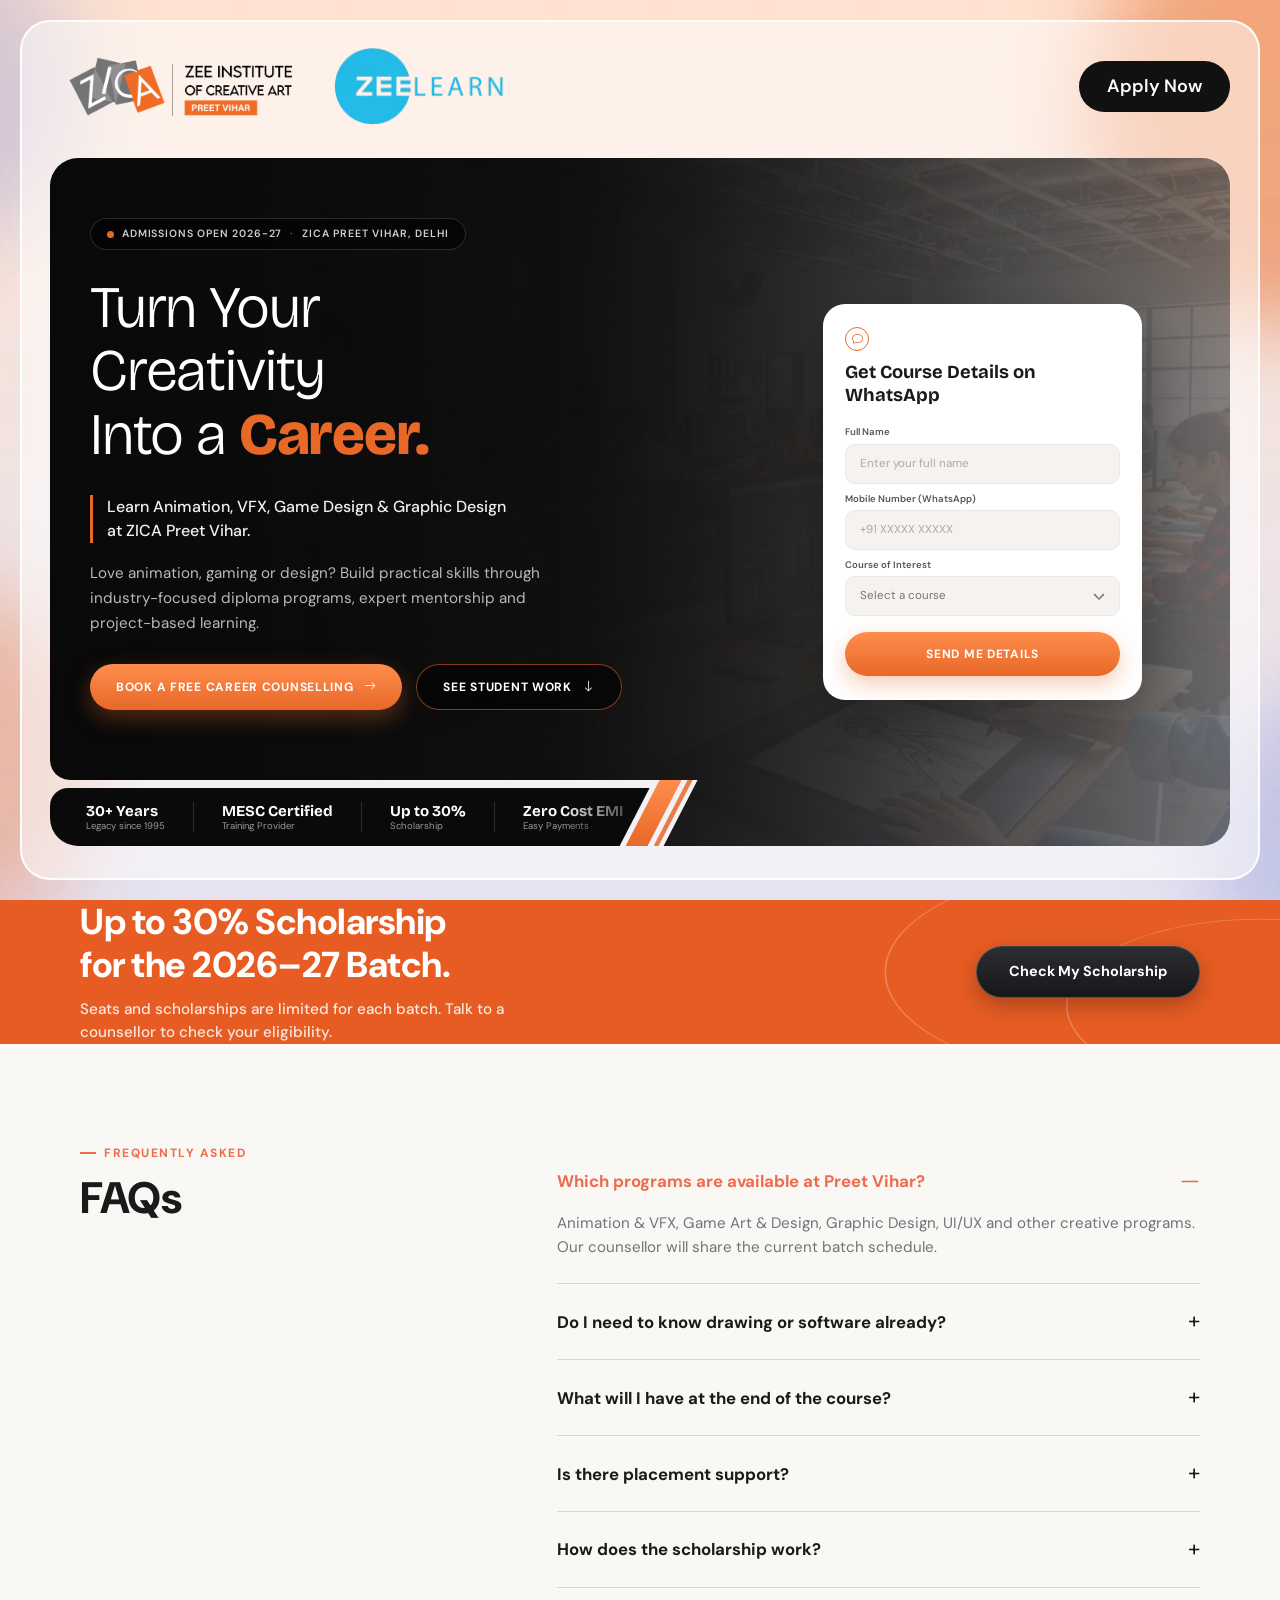
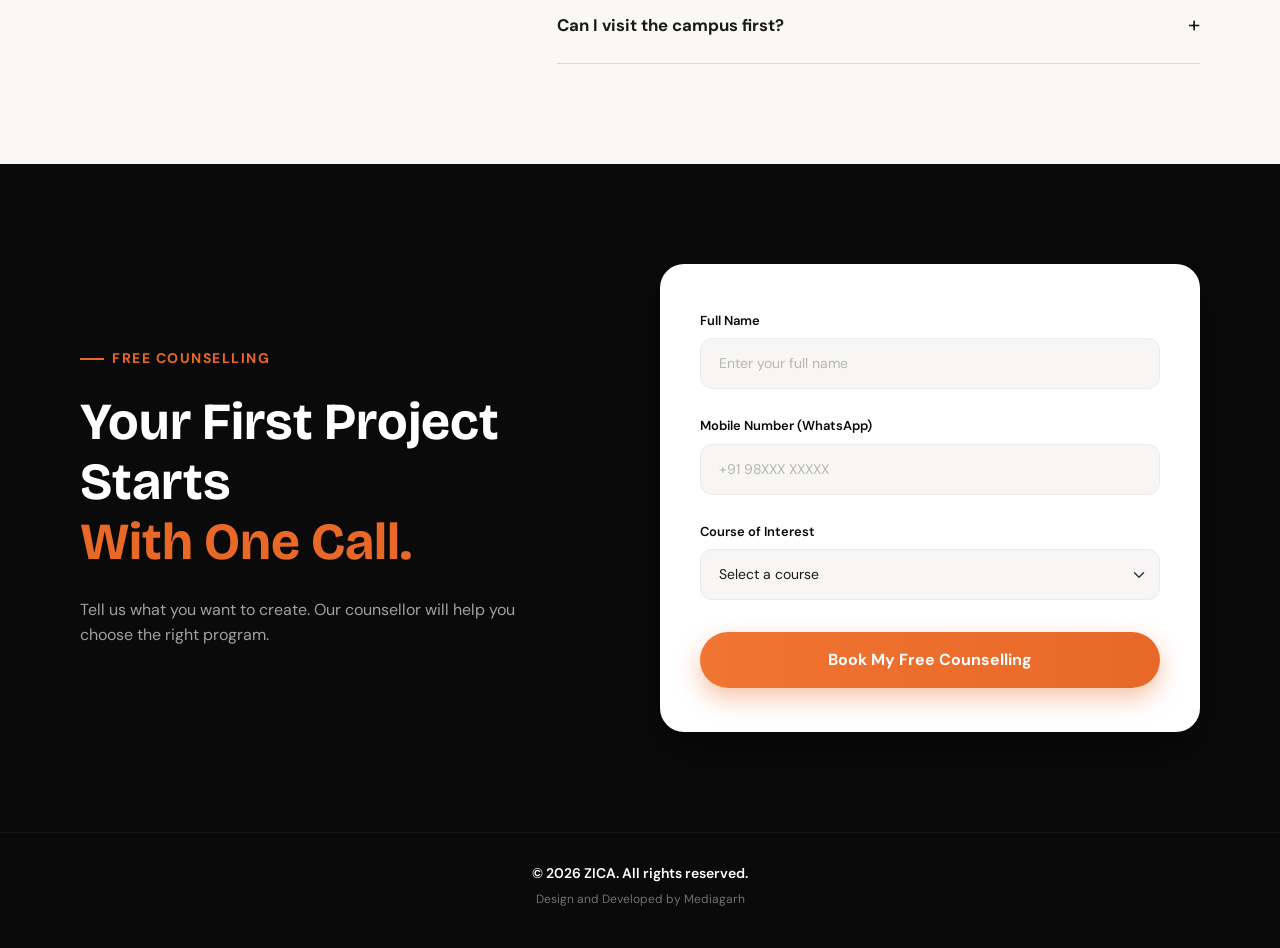
==== index.html @ cd0b0dc6 "first commit" ====
<!doctype html>
<html lang="en">
  <head>
    <meta charset="UTF-8" />
    <meta name="viewport" content="width=device-width, initial-scale=1.0" />
    <title>ZICA PREET VIHAR, DELHI</title>
    <link rel="preconnect" href="https://fonts.googleapis.com" />
    <link rel="preconnect" href="https://fonts.gstatic.com" crossorigin />
    <link
      href="https://fonts.googleapis.com/css2?family=Bricolage+Grotesque:opsz,wght@12..96,200..800&family=DM+Sans:ital,opsz,wght@0,9..40,100..1000;1,9..40,100..1000&display=swap"
      rel="stylesheet"
    />
    <!-- Bootstrap 5 CSS -->
    <link
      href="https://cdn.jsdelivr.net/npm/bootstrap@5.3.3/dist/css/bootstrap.min.css"
      rel="stylesheet"
    />
    <!-- Bootstrap Icons (arrows + chat icon) -->
    <link
      href="https://cdn.jsdelivr.net/npm/bootstrap-icons@1.11.3/font/bootstrap-icons.min.css"
      rel="stylesheet"
    />
    <!-- AOS CSS (required for animations) -->
    <link href="https://unpkg.com/aos@2.3.1/dist/aos.css" rel="stylesheet" />

    <link rel="stylesheet" href="./css/style.css" />
    <link rel="stylesheet" href="./css/responsive.css" />
  </head>
  <body>
    <!-- ===== HERO SECTION ===== -->
    <section class="hero-section">
      <!-- Glassmorphism Wrapper Container -->
      <div class="hero-glass-container">
        <!-- ===== HEADER / NAVBAR ===== -->
        <header
          class="hero-header d-flex align-items-center justify-content-between"
        >
          <!-- Left: Logos -->
          <div class="header-logos d-flex align-items-center gap-3">
            <img
              src="./images/ZICA_Logo.webp"
              alt="ZICA Logo"
              class="logo-zica"
            />
            <img
              src="./images/image1.webp"
              alt="Zee Learn Logo"
              class="logo-zeelearn"
            />
          </div>
          <!-- Right: CTA Button -->
          <a href="#apply" class="btn-apply-now">Apply Now</a>
        </header>

        <main class="hero-wrap">
          <!-- Stage: card (with cutout) + strip sit together -->
          <div class="hero-stage">
            <!-- Main dark card (taller on the right, cutout bottom-left) -->
            <div class="hero-card">
              <div class="row align-items-center gx-lg-5 gy-4 hero-row">
                <!-- LEFT: Text -->
                <div class="col-lg-7 hero-left">
                  <span class="hero-badge" data-aos="fade-down">
                    <i class="dot"></i>
                    ADMISSIONS OPEN 2026-27
                    <span class="sep">·</span>
                    ZICA PREET VIHAR, DELHI
                  </span>

                  <h1
                    class="hero-title"
                    data-aos="fade-up"
                    data-aos-delay="100"
                  >
                    Turn Your <br />
                    Creativity <br />
                    Into a <span class="accent">Career.</span>
                  </h1>

                  <p class="hero-quote" data-aos="fade-up" data-aos-delay="200">
                    Learn Animation, VFX, Game Design &amp; Graphic Design at
                    ZICA Preet Vihar.
                  </p>

                  <p class="hero-desc" data-aos="fade-up" data-aos-delay="300">
                    Love animation, gaming or design? Build practical skills
                    through industry-focused diploma programs, expert mentorship
                    and project-based learning.
                  </p>

                  <div
                    class="hero-btns"
                    data-aos="fade-up"
                    data-aos-delay="400"
                  >
                    <a href="#form" class="btn-orange">
                      BOOK A FREE CAREER COUNSELLING
                      <i class="bi bi-arrow-right"></i>
                    </a>
                    <a href="#work" class="btn-outline-dark2">
                      SEE STUDENT WORK
                      <i class="bi bi-arrow-down"></i>
                    </a>
                  </div>
                </div>

                <!-- RIGHT: Form -->
                <div class="col-lg-5 col-xl-4 ms-xl-auto">
                  <div
                    class="form-card"
                    id="form"
                    data-aos="fade-left"
                    data-aos-delay="300"
                  >
                    <span class="form-icon"><i class="bi bi-chat"></i></span>
                    <h3 class="form-title">Get Course Details on WhatsApp</h3>

                    <form>
                      <div class="mb-2">
                        <label class="form-label-sm">Full Name</label>
                        <input
                          type="text"
                          class="form-input"
                          placeholder="Enter your full name"
                        />
                      </div>

                      <div class="mb-2">
                        <label class="form-label-sm"
                          >Mobile Number (WhatsApp)</label
                        >
                        <input
                          type="tel"
                          class="form-input"
                          placeholder="+91 XXXXX XXXXX"
                        />
                      </div>

                      <div class="mb-3">
                        <label class="form-label-sm">Course of Interest</label>
                        <select class="form-input form-select-custom">
                          <option selected disabled>Select a course</option>
                          <option>Animation</option>
                          <option>VFX</option>
                          <option>Game Design</option>
                          <option>Graphic Design</option>
                        </select>
                      </div>

                      <button
                        type="submit"
                        class="btn-orange w-100 justify-content-center"
                      >
                        SEND ME DETAILS
                      </button>
                    </form>
                  </div>
                </div>
              </div>
            </div>

            <!-- Strip that lives inside the cutout (desktop) / below card (mobile) -->
            <div class="hero-bottom" data-aos="fade-up" data-aos-delay="200">
              <div class="stats-strip">
                <div class="marquee">
                  <div class="marquee-track">
                    <!-- 4 identical groups; animation moves -25% = seamless loop -->
                    <div class="marquee-group">
                      <div class="stat">
                        <strong>30+ Years</strong><span>Legacy since 1995</span>
                      </div>
                      <div class="stat">
                        <strong>MESC Certified</strong
                        ><span>Training Provider</span>
                      </div>
                      <div class="stat">
                        <strong>Up to 30%</strong><span>Scholarship</span>
                      </div>
                      <div class="stat">
                        <strong>Zero Cost EMI</strong><span>Easy Payments</span>
                      </div>
                    </div>
                    <div class="marquee-group" aria-hidden="true">
                      <div class="stat">
                        <strong>30+ Years</strong><span>Legacy since 1995</span>
                      </div>
                      <div class="stat">
                        <strong>MESC Certified</strong
                        ><span>Training Provider</span>
                      </div>
                      <div class="stat">
                        <strong>Up to 30%</strong><span>Scholarship</span>
                      </div>
                      <div class="stat">
                        <strong>Zero Cost EMI</strong><span>Easy Payments</span>
                      </div>
                    </div>
                    <div class="marquee-group" aria-hidden="true">
                      <div class="stat">
                        <strong>30+ Years</strong><span>Legacy since 1995</span>
                      </div>
                      <div class="stat">
                        <strong>MESC Certified</strong
                        ><span>Training Provider</span>
                      </div>
                      <div class="stat">
                        <strong>Up to 30%</strong><span>Scholarship</span>
                      </div>
                      <div class="stat">
                        <strong>Zero Cost EMI</strong><span>Easy Payments</span>
                      </div>
                    </div>
                    <div class="marquee-group" aria-hidden="true">
                      <div class="stat">
                        <strong>30+ Years</strong><span>Legacy since 1995</span>
                      </div>
                      <div class="stat">
                        <strong>MESC Certified</strong
                        ><span>Training Provider</span>
                      </div>
                      <div class="stat">
                        <strong>Up to 30%</strong><span>Scholarship</span>
                      </div>
                      <div class="stat">
                        <strong>Zero Cost EMI</strong><span>Easy Payments</span>
                      </div>
                    </div>
                  </div>
                </div>
              </div>

              <!-- Orange slanted bars sitting inside the cutout gap (desktop only) -->
              <i class="slant-bar slant-bar-1"></i>
              <i class="slant-bar slant-bar-2"></i>
            </div>
          </div>
        </main>
      </div>
      <!-- /hero-glass-container -->
    </section>
    <!-- /hero-section -->
    <section class="scholarship-section">
      <div
        class="container scholarship-container max-w-1320px custom-container"
      >
        <div class="row align-items-center gy-4">
          <!-- Left Content -->
          <div
            class="col-lg-8"
            data-aos="fade-right"
            data-aos-duration="1000"
            data-aos-once="true"
          >
            <h2 class="scholarship-title">
              Up to 30% Scholarship<br />for the 2026–27 Batch.
            </h2>
            <p class="scholarship-subtitle">
              Seats and scholarships are limited for each batch. Talk to a
              counsellor to check your eligibility.
            </p>
          </div>

          <!-- Right Action Button -->
          <div
            class="col-lg-4 text-lg-end text-start"
            data-aos="fade-left"
            data-aos-duration="1000"
            data-aos-delay="200"
            data-aos-once="true"
          >
            <a href="#" class="btn-scholarship">Check My Scholarship</a>
          </div>
        </div>
      </div>
    </section>
    <section class="faq-section">
      <div class="container custom-container max-w-1320px">
        <div class="row gy-5">
          <!-- Left Column: Title -->
          <div
            class="col-lg-5"
            data-aos="fade-right"
            data-aos-duration="1000"
            data-aos-once="true"
          >
            <div class="faq-subheading">Frequently Asked</div>
            <h2 class="faq-title">FAQs</h2>
          </div>

          <!-- Right Column: Accordion -->
          <div
            class="col-lg-7"
            data-aos="fade-left"
            data-aos-duration="1000"
            data-aos-delay="200"
            data-aos-once="true"
          >
            <div class="accordion custom-accordion" id="faqAccordion">
              <!-- Item 1 (Expanded by Default) -->
              <div
                class="accordion-item"
                data-aos="fade-up"
                data-aos-duration="800"
                data-aos-delay="300"
                data-aos-once="true"
              >
                <h3 class="accordion-header" id="headingOne">
                  <button
                    class="accordion-button"
                    type="button"
                    data-bs-toggle="collapse"
                    data-bs-target="#collapseOne"
                    aria-expanded="true"
                    aria-controls="collapseOne"
                  >
                    Which programs are available at Preet Vihar?
                  </button>
                </h3>
                <div
                  id="collapseOne"
                  class="accordion-collapse collapse show"
                  aria-labelledby="headingOne"
                  data-bs-parent="#faqAccordion"
                >
                  <div class="accordion-body">
                    Animation & VFX, Game Art & Design, Graphic Design, UI/UX
                    and other creative programs. Our counsellor will share the
                    current batch schedule.
                  </div>
                </div>
              </div>

              <!-- Item 2 -->
              <div
                class="accordion-item"
                data-aos="fade-up"
                data-aos-duration="800"
                data-aos-delay="400"
                data-aos-once="true"
              >
                <h3 class="accordion-header" id="headingTwo">
                  <button
                    class="accordion-button collapsed"
                    type="button"
                    data-bs-toggle="collapse"
                    data-bs-target="#collapseTwo"
                    aria-expanded="false"
                    aria-controls="collapseTwo"
                  >
                    Do I need to know drawing or software already?
                  </button>
                </h3>
                <div
                  id="collapseTwo"
                  class="accordion-collapse collapse"
                  aria-labelledby="headingTwo"
                  data-bs-parent="#faqAccordion"
                >
                  <div class="accordion-body">
                    No prior experience is required. Our programs start from
                    fundamental basics and build up to advanced software
                    proficiency.
                  </div>
                </div>
              </div>

              <!-- Item 3 -->
              <div
                class="accordion-item"
                data-aos="fade-up"
                data-aos-duration="800"
                data-aos-delay="500"
                data-aos-once="true"
              >
                <h3 class="accordion-header" id="headingThree">
                  <button
                    class="accordion-button collapsed"
                    type="button"
                    data-bs-toggle="collapse"
                    data-bs-target="#collapseThree"
                    aria-expanded="false"
                    aria-controls="collapseThree"
                  >
                    What will I have at the end of the course?
                  </button>
                </h3>
                <div
                  id="collapseThree"
                  class="accordion-collapse collapse"
                  aria-labelledby="headingThree"
                  data-bs-parent="#faqAccordion"
                >
                  <div class="accordion-body">
                    You will complete industry-ready portfolio projects, receive
                    a recognized certification, and gain practical career
                    exposure.
                  </div>
                </div>
              </div>

              <!-- Item 4 -->
              <div
                class="accordion-item"
                data-aos="fade-up"
                data-aos-duration="800"
                data-aos-delay="600"
                data-aos-once="true"
              >
                <h3 class="accordion-header" id="headingFour">
                  <button
                    class="accordion-button collapsed"
                    type="button"
                    data-bs-toggle="collapse"
                    data-bs-target="#collapseFour"
                    aria-expanded="false"
                    aria-controls="collapseFour"
                  >
                    Is there placement support?
                  </button>
                </h3>
                <div
                  id="collapseFour"
                  class="accordion-collapse collapse"
                  aria-labelledby="headingFour"
                  data-bs-parent="#faqAccordion"
                >
                  <div class="accordion-body">
                    Yes, we offer dedicated placement assistance, resume
                    building, and mock interview sessions with industry
                    professionals.
                  </div>
                </div>
              </div>

              <!-- Item 5 -->
              <div
                class="accordion-item"
                data-aos="fade-up"
                data-aos-duration="800"
                data-aos-delay="700"
                data-aos-once="true"
              >
                <h3 class="accordion-header" id="headingFive">
                  <button
                    class="accordion-button collapsed"
                    type="button"
                    data-bs-toggle="collapse"
                    data-bs-target="#collapseFive"
                    aria-expanded="false"
                    aria-controls="collapseFive"
                  >
                    How does the scholarship work?
                  </button>
                </h3>
                <div
                  id="collapseFive"
                  class="accordion-collapse collapse"
                  aria-labelledby="headingFive"
                  data-bs-parent="#faqAccordion"
                >
                  <div class="accordion-body">
                    Scholarships are awarded based on talent evaluation tests
                    and academic background. Talk to our counsellor for
                    eligibility details.
                  </div>
                </div>
              </div>

              <!-- Item 6 -->
              <div
                class="accordion-item"
                data-aos="fade-up"
                data-aos-duration="800"
                data-aos-delay="800"
                data-aos-once="true"
              >
                <h3 class="accordion-header" id="headingSix">
                  <button
                    class="accordion-button collapsed"
                    type="button"
                    data-bs-toggle="collapse"
                    data-bs-target="#collapseSix"
                    aria-expanded="false"
                    aria-controls="collapseSix"
                  >
                    Can I visit the campus first?
                  </button>
                </h3>
                <div
                  id="collapseSix"
                  class="accordion-collapse collapse"
                  aria-labelledby="headingSix"
                  data-bs-parent="#faqAccordion"
                >
                  <div class="accordion-body">
                    Absolutely! You are welcome to visit our campus during
                    working hours for a guided tour and live interactive
                    session.
                  </div>
                </div>
              </div>
            </div>
          </div>
        </div>
      </div>
    </section>
    <!-- Free Counselling Section -->
    <section class="counselling-section">
      <div class="custom-container max-w-1320px">
        <div class="row align-items-center gy-5">
          <!-- Left Column: Content -->
          <div class="col-lg-6" data-aos="fade-right" data-aos-duration="800">
            <!-- Subtitle Badge -->
            <div class="counselling-tag d-flex align-items-center gap-2">
              <span class="orange-dash"></span>
              <span class="tag-text">FREE COUNSELLING</span>
            </div>

            <!-- Title -->
            <h2 class="counselling-heading">
              Your First Project Starts <br />
              <span class="highlight-text">With One Call.</span>
            </h2>

            <!-- Paragraph -->
            <p class="counselling-desc">
              Tell us what you want to create. Our counsellor will help you
              choose the right program.
            </p>
          </div>

          <!-- Right Column: Form Card -->
          <div
            class="col-lg-6"
            data-aos="fade-left"
            data-aos-duration="800"
            data-aos-delay="200"
          >
            <div class="counselling-card">
              <form action="#" method="POST" class="counselling-form">
                <div class="form-group mb-4">
                  <label for="fullName" class="form-label">Full Name</label>
                  <input
                    type="text"
                    id="fullName"
                    class="form-control custom-input"
                    placeholder="Enter your full name"
                    required
                  />
                </div>

                <div class="form-group mb-4">
                  <label for="mobileNo" class="form-label"
                    >Mobile Number (WhatsApp)</label
                  >
                  <input
                    type="tel"
                    id="mobileNo"
                    class="form-control custom-input"
                    placeholder="+91 98XXX XXXXX"
                    required
                  />
                </div>

                <div class="form-group mb-4">
                  <label for="courseSelect" class="form-label"
                    >Course of Interest</label
                  >
                  <select
                    id="courseSelect"
                    class="form-select custom-select"
                    required
                  >
                    <option value="" disabled selected>Select a course</option>
                    <option value="animation">3D & 2D Animation</option>
                    <option value="vfx">Visual Effects (VFX)</option>
                    <option value="gaming">Game Design</option>
                    <option value="graphic">Graphic Design</option>
                  </select>
                </div>

                <button type="submit" class="btn btn-submit w-100">
                  Book My Free Counselling
                </button>
              </form>
            </div>
          </div>
        </div>
      </div>
    </section>

    <!-- Footer -->
    <footer class="site-footer">
      <div class="container text-center max-w-1320px">
        <p class="footer-copyright">© 2026 ZICA. All rights reserved.</p>
        <p class="footer-credit">Design and Developed by Mediagarh</p>
      </div>
    </footer>
    <script src="https://unpkg.com/aos@2.3.1/dist/aos.js"></script>
    <script>
      // Initialize AOS Animations
      AOS.init({
        once: true,
        duration: 800,
        easing: "ease-in-out",
      });
    </script>
    <!-- Bootstrap JS -->
    <script src="https://cdn.jsdelivr.net/npm/bootstrap@5.3.3/dist/js/bootstrap.bundle.min.js"></script>
    <script src="./js/script.js"></script>
  </body>
</html>
---- css/style.css ----
/* ============================================================
   ROOT VARIABLES
   ============================================================ */
:root {
  --primary-orange: #e86828;
  --orange-light: #ff8d4d;
  --dark-bg: #0a0a0a;
  --text-dark: #6b6b6b;
  --text-muted: #4a4a4a;
  --font-Bricolage: "Bricolage Grotesque", sans-serif;
  --font-DMSans: "DM Sans", sans-serif;
  --glass-border: rgba(255, 255, 255, 0.9);
  --glass-bg: rgba(255, 255, 255, 0.5);
  --glass-blur: 20px;

  /* ---- Cutout geometry (desktop) ---- */
  --cut-w: 52%; /* width of cutout at the bottom edge  */
  --cut-h: 66px; /* height of cutout                    */
  --slant: 34px; /* horizontal lean of the "/" edge     */
  --strip-h: 58px; /* strip height (cut-h minus gap)      */
}

*,
*::before,
*::after {
  box-sizing: border-box;
  margin: 0;
  padding: 0;
}

html,
body {
  width: 100%;
  min-height: 100vh;
  font-family: var(--font-DMSans);
}

/* clip (not hidden) so html/body don't turn into extra scroll containers */
body {
  overflow-x: clip;
}
/* Container Customization */
.custom-container {
  max-width: 1920px;
  margin: 0 auto;
  padding-left: 80px;
  padding-right: 80px;
}
.max-w-1320px {
  max-width: 1320px;
}
/* ============================================================
   HERO SECTION — full-bleed background image
   ============================================================ */
.hero-section {
  position: relative;
  width: 100%;
  min-height: 100vh;
  background: url("../images/Group_166.webp") center center / cover no-repeat;
  display: flex;
  align-items: stretch;
  padding: 20px;
  /* AOS animations (fade-left etc.) start off-screen; clip so no x-scrollbar */
  overflow-x: hidden; /* fallback for old browsers */
  overflow-x: clip;
}

/* ============================================================
   GLASSMORPHISM CONTAINER — sits on top of the bg image
   ============================================================ */
.hero-glass-container {
  width: 100%;
  border-radius: 30px;
  border: 2px solid var(--glass-border);
  background: var(--glass-bg);
  backdrop-filter: blur(var(--glass-blur));
  -webkit-backdrop-filter: blur(var(--glass-blur));
  padding: 28px 40px 40px 40px;
  display: flex;
  flex-direction: column;
  gap: 32px;
}

/* ============================================================
   HEADER
   ============================================================ */
.hero-header {
  width: 100%;
}

.header-logos {
  display: flex;
  align-items: center;
  gap: 16px;
}

.logo-zica {
  height: 80px;
  aspect-ratio: 298/89;
  width: auto;
  object-fit: contain;
}

.logo-zeelearn {
  height: 80px;
  aspect-ratio: 179/83;
  width: auto;
  object-fit: contain;
}

/* Apply Now Button */
.btn-apply-now {
  display: inline-block;
  padding: 12px 28px;
  border-radius: 50px;
  background: #111111;
  color: #ffffff;
  font-family: var(--font-DMSans);
  font-size: 18px;
  font-weight: 600;
  text-decoration: none;
  white-space: nowrap;
  transition:
    background 0.25s ease,
    transform 0.2s ease;
}

.btn-apply-now:hover {
  background: var(--primary-orange);
  color: #fff;
  transform: translateY(-1px);
}

/* ============================================================
   HERO WRAP + STAGE
   ============================================================ */
.hero-wrap {
  flex: 1;
  display: flex;
}

/* Stage = positioning context for card + strip */
.hero-stage {
  position: relative;
  width: 100%;
  display: flex;
}

/* ============================================================
   MAIN CARD  (background image + overlay)
   Right side runs full height, bottom-left has a cutout
   ============================================================ */
.hero-card {
  position: relative;
  width: 100%;
  border-radius: 28px;
  padding: 48px 56px;
  min-height: 600px;
  display: flex;
  align-items: center;
  /* Replace this URL with your own studio / classroom photo */
  background:
    linear-gradient(
      90deg,
      rgba(8, 8, 8, 0.94) 0%,
      rgba(8, 8, 8, 0.82) 45%,
      rgba(8, 8, 8, 0.45) 100%
    ),
    url("../images/Photo.webp") center / cover no-repeat;

  /* Cutout shape: full card minus bottom-left notch with "/" slanted edge
     and a rounded (20px) inner corner on the left                       */
  clip-path: polygon(
    0 0,
    100% 0,
    100% 100%,
    var(--cut-w) 100%,
    calc(var(--cut-w) + var(--slant)) calc(100% - var(--cut-h)),
    20px calc(100% - var(--cut-h)),
    14.82px calc(100% - var(--cut-h) - 0.68px),
    10px calc(100% - var(--cut-h) - 2.68px),
    5.86px calc(100% - var(--cut-h) - 5.86px),
    2.68px calc(100% - var(--cut-h) - 10px),
    0.68px calc(100% - var(--cut-h) - 14.82px),
    0 calc(100% - var(--cut-h) - 20px)
  );
}

.hero-card .hero-row {
  width: 100%;
}

/* keep left text clear of the cutout */
.hero-left {
  padding-bottom: calc(var(--cut-h) + 10px);
}

/* ============ BADGE ============ */
.hero-badge {
  display: inline-flex;
  align-items: center;
  gap: 8px;
  padding: 7px 16px;
  border-radius: 999px;
  border: 1px solid rgba(255, 255, 255, 0.14);
  background: rgba(0, 0, 0, 0.45);
  color: #cfcfcf;
  font-size: 10.5px;
  font-weight: 600;
  letter-spacing: 0.08em;
  margin-bottom: 26px;
  backdrop-filter: blur(4px);
}

.hero-badge .dot {
  width: 7px;
  height: 7px;
  border-radius: 50%;
  background: var(--primary-orange);
  display: inline-block;
}

.hero-badge .sep {
  opacity: 0.5;
}

/* ============ HEADING ============ */
.hero-title {
  font-family: var(--font-Bricolage);
  font-weight: 300;
  font-size: clamp(2.4rem, 4.6vw, 4.2rem);
  line-height: 1.08;
  color: #fff;
  letter-spacing: -0.02em;
  margin-bottom: 28px;
}

.hero-title .accent {
  color: var(--primary-orange);
  font-weight: 800;
}

/* ============ QUOTE & DESC ============ */
.hero-quote {
  border-left: 3px solid var(--primary-orange);
  padding-left: 14px;
  max-width: 420px;
  color: #f1f1f1;
  font-size: 1rem;
  font-weight: 500;
  line-height: 1.5;
  margin-bottom: 18px;
}

.hero-desc {
  max-width: 480px;
  color: #b9b9b9;
  font-size: 0.95rem;
  line-height: 1.65;
  margin-bottom: 28px;
}

/* ============ BUTTONS ============ */
.hero-btns {
  display: flex;
  flex-wrap: wrap;
  gap: 14px;
}

.btn-orange {
  display: inline-flex;
  align-items: center;
  gap: 10px;
  padding: 13px 26px;
  border: 0;
  border-radius: 999px;
  background: linear-gradient(
    180deg,
    var(--orange-light),
    var(--primary-orange)
  );
  color: #fff;
  font-family: var(--font-DMSans);
  font-size: 12px;
  font-weight: 700;
  letter-spacing: 0.06em;
  text-decoration: none;
  box-shadow: 0 8px 22px rgba(232, 104, 40, 0.35);
  transition:
    transform 0.25s ease,
    box-shadow 0.25s ease;
  cursor: pointer;
}

.btn-orange:hover {
  color: #fff;
  transform: translateY(-2px);
  box-shadow: 0 12px 28px rgba(232, 104, 40, 0.5);
}

.btn-outline-dark2 {
  display: inline-flex;
  align-items: center;
  gap: 10px;
  padding: 13px 26px;
  border-radius: 999px;
  border: 1px solid rgba(232, 104, 40, 0.55);
  background: rgba(0, 0, 0, 0.55);
  color: #fff;
  font-size: 12px;
  font-weight: 700;
  letter-spacing: 0.06em;
  text-decoration: none;
  transition: all 0.25s ease;
}

.btn-outline-dark2:hover {
  color: #fff;
  border-color: var(--primary-orange);
  background: rgba(232, 104, 40, 0.15);
}

/* ============ FORM CARD ============ */
.form-card {
  background: #fff;
  border-radius: 22px;
  padding: 22px 22px 24px;
  box-shadow: 0 25px 60px rgba(0, 0, 0, 0.35);
  max-width: 400px;
  margin-left: auto;
}

.form-icon {
  width: 24px;
  height: 24px;
  border-radius: 50%;
  border: 1.5px solid var(--primary-orange);
  color: var(--primary-orange);
  display: inline-flex;
  align-items: center;
  justify-content: center;
  font-size: 11px;
  margin-bottom: 10px;
}

.form-title {
  font-family: var(--font-Bricolage);
  font-weight: 700;
  font-size: 1.15rem;
  line-height: 1.25;
  color: #1a1a1a;
  margin-bottom: 18px;
  max-width: 230px;
}

.form-label-sm {
  display: block;
  font-size: 9.5px;
  font-weight: 600;
  color: #555;
  margin-bottom: 4px;
}

.form-input {
  width: 100%;
  height: 40px;
  padding: 0 14px;
  border: 1px solid #ece7e2;
  border-radius: 10px;
  background: #f5f2ef;
  font-size: 11.5px;
  color: #333;
  outline: none;
  transition:
    border-color 0.2s,
    box-shadow 0.2s;
}

.form-input::placeholder {
  color: #aaa;
}

.form-input:focus {
  border-color: var(--primary-orange);
  box-shadow: 0 0 0 3px rgba(232, 104, 40, 0.15);
  background: #fff;
}

.form-select-custom {
  appearance: none;
  -webkit-appearance: none;
  color: #777;
  background-image: url("data:image/svg+xml,%3Csvg xmlns='http://www.w3.org/2000/svg' width='12' height='12' viewBox='0 0 16 16'%3E%3Cpath d='M1.5 5.5l6.5 6.5 6.5-6.5' stroke='%23777' stroke-width='2' fill='none'/%3E%3C/svg%3E");
  background-repeat: no-repeat;
  background-position: right 14px center;
}

/* ============================================================
   BOTTOM STRIP — sits inside the card's cutout (desktop)
   ============================================================ */
.hero-bottom {
  position: absolute;
  left: 0;
  bottom: 0;
  width: 100%;
  height: var(--cut-h);
  pointer-events: none; /* never block clicks on the card */
}

.stats-strip {
  position: absolute;
  left: 0;
  bottom: 0;
  height: var(--strip-h);
  /* right edge is 44px (gap) left of the cutout edge, same slant */
  width: calc(var(--cut-w) - 14px);
  background: var(--dark-bg);
  border-radius: 18px 0 0 28px;
  overflow: hidden;
  pointer-events: auto;
  /* "/" slanted right edge, parallel to the card's cutout edge */
  clip-path: polygon(0 0, 100% 0, calc(100% - 30px) 100%, 0 100%);
}

/* Orange slanted bars in the gap between strip and card */
.slant-bar {
  position: absolute;
  bottom: 0;
  height: var(--cut-h);
  display: block;
  /* parallelogram leaning "/" — lean = --slant */
  clip-path: polygon(
    var(--slant) 0,
    100% 0,
    calc(100% - var(--slant)) 100%,
    0 100%
  );
}

.slant-bar-1 {
  left: calc(var(--cut-w) - 38px);
  width: calc(22px + var(--slant));
  background: linear-gradient(
    180deg,
    var(--orange-light),
    var(--primary-orange)
  );
}

.slant-bar-2 {
  left: calc(var(--cut-w) - 10px);
  width: calc(5px + var(--slant));
  background: var(--primary-orange);
  opacity: 0.85;
}

/* ============ MARQUEE ============ */
.marquee {
  height: 100%;
  overflow: hidden;
  display: flex;
  align-items: center;
  padding-left: 8px;
  -webkit-mask-image: linear-gradient(
    90deg,
    #000 0,
    #000 85%,
    transparent 100%
  );
  mask-image: linear-gradient(90deg, #000 0, #000 85%, transparent 100%);
}

.marquee-track {
  display: flex;
  width: max-content;
  animation: marquee 22s linear infinite;
}

.stats-strip:hover .marquee-track {
  animation-play-state: paused;
}

.marquee-group {
  display: flex;
  flex-shrink: 0;
}

.stat {
  display: flex;
  flex-direction: column;
  justify-content: center;
  padding: 0 28px;
  border-right: 1px solid rgba(255, 255, 255, 0.14);
  white-space: nowrap;
}

.stat strong {
  font-family: var(--font-Bricolage);
  font-size: 15px;
  font-weight: 700;
  color: #fff;
  line-height: 1.2;
}

.stat span {
  font-size: 9.5px;
  color: #9a9a9a;
  line-height: 1.3;
}

@keyframes marquee {
  from {
    transform: translateX(0);
  }
  to {
    transform: translateX(-25%); /* 4 identical groups => move by 1 group */
  }
}

@media (prefers-reduced-motion: reduce) {
  .marquee-track {
    animation: none;
  }
}

/* Section Container with 100px Top-Bottom Padding */
.counselling-section,
.faq-section {
  padding-top: 100px;
  padding-bottom: 100px;
}
.counselling-section {
  background-color: var(--dark-bg);
}
/* Tag / Subtitle */
.counselling-tag {
  margin-bottom: 24px;
}

.orange-dash {
  width: 24px;
  height: 2px;
  background-color: var(--primary-orange);
  display: inline-block;
}

.tag-text {
  font-family: var(--font-DMSans);
  font-size: 14px;
  font-weight: 700;
  letter-spacing: 1.5px;
  color: var(--primary-orange);
  text-transform: uppercase;
}

/* Heading */
.counselling-heading {
  font-family: var(--font-Bricolage);
  font-size: 52px;
  font-weight: 700;
  line-height: 1.15;
  color: #ffffff;
  margin-bottom: 24px;
}

.counselling-heading .highlight-text {
  color: var(--primary-orange);
}

/* Paragraph */
.counselling-desc {
  font-family: var(--font-DMSans);
  font-size: 16px;
  font-weight: 400;
  line-height: 1.6;
  color: #a1a1a1;
  max-width: 480px;
  margin-bottom: 0;
}

/* Card Container */
.counselling-card {
  background-color: #ffffff;
  border-radius: 24px;
  padding: 44px 40px;
  max-width: 540px;
  margin-left: auto;
  box-shadow: 0px 20px 40px rgba(0, 0, 0, 0.4);
}

/* Form Controls */
.counselling-card .form-label {
  font-family: var(--font-DMSans);
  font-size: 13px;
  font-weight: 600;
  color: var(--dark-bg);
  margin-bottom: 8px;
}

.custom-input,
.custom-select {
  background-color: #f7f6f4;
  border: 1px solid #eaeaea;
  border-radius: 12px;
  padding: 14px 18px;
  font-size: 14px;
  color: #1a1a1a;
  box-shadow: none !important;
}

.custom-input::placeholder {
  color: #b5b5b5;
}

.custom-input:focus,
.custom-select:focus {
  background-color: #ffffff;
  border-color: var(--primary-orange);
}

/* Submit Button */
.btn-submit {
  background: linear-gradient(90deg, #f07432 0%, #e86828 100%);
  color: #ffffff;
  font-family: var(--font-DMSans);
  font-size: 16px;
  font-weight: 700;
  padding: 16px;
  border-radius: 50px;
  border: none;
  box-shadow: 0px 10px 25px rgba(232, 104, 40, 0.4);
  transition: all 0.3s ease;
  margin-top: 8px;
}

.btn-submit:hover {
  background: linear-gradient(90deg, #d85718 0%, #d85718 100%);
  color: #ffffff;
  transform: translateY(-2px);
  box-shadow: 0px 14px 30px rgba(232, 104, 40, 0.5);
}

/* Footer Styling */
.site-footer {
  padding-top: 30px;
  padding-bottom: 40px;
  background-color: var(--dark-bg);
  border-top: 1px solid rgba(255, 255, 255, 0.05);
}

.footer-copyright {
  font-size: 14px;
  font-weight: 600;
  color: #ffffff;
  margin-bottom: 6px;
}

.footer-credit {
  font-size: 12px;
  color: #717171;
  margin-bottom: 0;
}

.faq-section {
  background-color: #faf8f5;
  color: #1a1a1a;
}

/* Left Heading Styling */
.faq-subheading {
  color: #ee6c4d; /* Accent orange color */
  font-size: 0.75rem;
  font-weight: 700;
  letter-spacing: 1.5px;
  text-transform: uppercase;
  display: flex;
  align-items: center;
  gap: 8px;
}

.faq-subheading::before {
  content: "";
  display: inline-block;
  width: 16px;
  height: 2px;
  background-color: #ee6c4d;
}

.faq-title {
  font-size: 2.75rem;
  font-weight: 800;
  letter-spacing: -0.5px;
  margin-top: 10px;
}

/* Accordion Customization */
.custom-accordion .accordion-item {
  background-color: transparent;
  border: none;
  border-bottom: 1px solid rgba(0, 0, 0, 0.12);
  border-radius: 0 !important;
  padding: 8px 0;
}

.custom-accordion .accordion-button {
  background-color: transparent !important;
  color: #1a1a1a;
  font-size: 1.05rem;
  font-weight: 700;
  padding: 16px 0;
  box-shadow: none !important;
  display: flex;
  justify-content: space-between;
  align-items: center;
}

/* Active Accordion Header Color */
.custom-accordion .accordion-button:not(.collapsed) {
  color: #ee6c4d;
}

/* Custom + / - Icon Toggle */
.custom-accordion .accordion-button::after {
  content: "+";
  background: none !important;
  width: auto;
  height: auto;
  font-size: 1.4rem;
  font-weight: 400;
  color: #1a1a1a;
  transition:
    transform 0.3s ease,
    color 0.3s ease;
}

.custom-accordion .accordion-button:not(.collapsed)::after {
  content: "—";
  color: #ee6c4d;
  transform: rotate(0deg);
}

/* Accordion Body Styling */
.custom-accordion .accordion-body {
  padding: 0 0 16px 0;
  color: #6c757d;
  font-size: 0.95rem;
  line-height: 1.6;
}
/* Section Main Wrapper & Background */
.scholarship-section {
  background-color: #e65c23; /* Primary Vibrant Orange */
  position: relative;
  overflow: hidden;
  color: #ffffff;
}

/* Container constraint: 1320px */
.scholarship-container {
  max-width: 1320px;
  width: 100%;
  margin-left: auto;
  margin-right: auto;
  position: relative;
  z-index: 2;
}

/* Decorative Circle Cutout Background (Right Side) */
.scholarship-section::after {
  content: "";
  position: absolute;
  top: 0;
  right: 0;
  width: 50%;
  height: 100%;
  background-image: url('data:image/svg+xml;utf8,<svg xmlns="http://www.w3.org/2000/svg" viewBox="0 0 600 300" preserveAspectRatio="none"><circle cx="450" cy="150" r="220" fill="none" stroke="rgba(255,255,255,0.25)" stroke-width="1.5"/><circle cx="580" cy="220" r="180" fill="none" stroke="rgba(255,255,255,0.25)" stroke-width="1.5"/></svg>');
  background-repeat: no-repeat;
  background-position: right center;
  background-size: contain;
  pointer-events: none;
  z-index: 1;
}

/* Typography */
.scholarship-title {
  font-size: 2.25rem;
  font-weight: 800;
  line-height: 1.2;
  letter-spacing: -0.5px;
  margin-bottom: 12px;
}

.scholarship-subtitle {
  font-size: 0.95rem;
  font-weight: 500;
  color: rgba(255, 255, 255, 0.85);
  line-height: 1.5;
  max-width: 480px;
  margin-bottom: 0;
}

/* Custom CTA Button */
.btn-scholarship {
  background: linear-gradient(180deg, #2b2d30 0%, #161719 100%);
  color: #ffffff;
  font-size: 0.9rem;
  font-weight: 700;
  padding: 14px 32px;
  border-radius: 50px;
  border: 1px solid rgba(255, 255, 255, 0.2);
  box-shadow: 0 8px 20px rgba(0, 0, 0, 0.25);
  text-decoration: none;
  display: inline-block;
  transition: all 0.3s ease;
  white-space: nowrap;
}

.btn-scholarship:hover {
  background: #000000;
  color: #ffffff;
  transform: translateY(-2px);
  box-shadow: 0 12px 25px rgba(0, 0, 0, 0.35);
  border-color: rgba(255, 255, 255, 0.4);
}
---- css/responsive.css ----
/* ============ Small laptops ============ */
@media (max-width: 1399.98px) {
  .hero-glass-container {
    padding: 24px 28px 32px;
  }
  .hero-card {
    padding: 40px 40px;
  }
}

/* ============ Tablet landscape / small laptop ============ */
@media (max-width: 1199.98px) {
  :root {
    --cut-w: 62%; /* wider cutout so more stats are visible */
  }
}

@media (max-width: 991.98px) {
  .scholarship-title {
    font-size: 1.85rem;
  }
  .scholarship-subtitle {
    max-width: 100%;
  }
  .scholarship-section::after {
    width: 80%;
  }
  .hero-section {
    padding: 10px;
  }

  .hero-glass-container {
    border-radius: 24px;
    padding: 16px 14px 18px;
    gap: 18px;
  }

  .logo-zica,
  .logo-zeelearn {
    height: 44px;
  }

  .btn-apply-now {
    font-size: 14px;
    padding: 9px 20px;
  }

  /* Stage becomes a normal vertical stack */
  .hero-stage {
    flex-direction: column;
    gap: 10px;
  }

  .hero-card {
    clip-path: none; /* remove cutout */
    border-radius: 24px; /* all corners */
    padding: 32px 20px 24px;
    min-height: auto;
    display: block;
    background:
      linear-gradient(180deg, rgba(8, 8, 8, 0.88) 0%, rgba(8, 8, 8, 0.78) 100%),
      url("https://images.unsplash.com/photo-1522202176988-66273c2fd55f?auto=format&fit=crop&w=1200&q=70")
        center / cover no-repeat;
  }

  .hero-left {
    padding-bottom: 0;
  }

  .hero-title br {
    display: none;
  }

  .hero-quote,
  .hero-desc {
    max-width: 100%;
  }

  .form-card {
    max-width: 100%;
    margin: 8px 0 0;
  }

  /* Marquee strip: below the card, full width */
  .hero-bottom {
    position: relative;
    width: 100%;
    height: 56px;
    pointer-events: auto;
  }

  .stats-strip {
    position: relative;
    width: 100%;
    height: 100%;
    border-radius: 18px;
    clip-path: none;
  }

  .slant-bar {
    display: none;
  }

  .marquee {
    padding-left: 0;
    -webkit-mask-image: linear-gradient(
      90deg,
      transparent 0,
      #000 6%,
      #000 94%,
      transparent 100%
    );
    mask-image: linear-gradient(
      90deg,
      transparent 0,
      #000 6%,
      #000 94%,
      transparent 100%
    );
  }
}

/* ============ Small phones ============ */
@media (max-width: 575.98px) {
  .logo-zica,
  .logo-zeelearn {
    height: 34px;
  }

  .hero-badge {
    font-size: 9px;
    padding: 6px 12px;
    flex-wrap: wrap;
    border-radius: 16px;
  }

  .hero-title {
    font-size: 2.3rem;
  }

  .hero-btns {
    flex-direction: column;
  }

  .hero-btns .btn-orange,
  .hero-btns .btn-outline-dark2 {
    width: 100%;
    justify-content: center;
    font-size: 11.5px;
  }

  .stat {
    padding: 0 22px;
  }
}
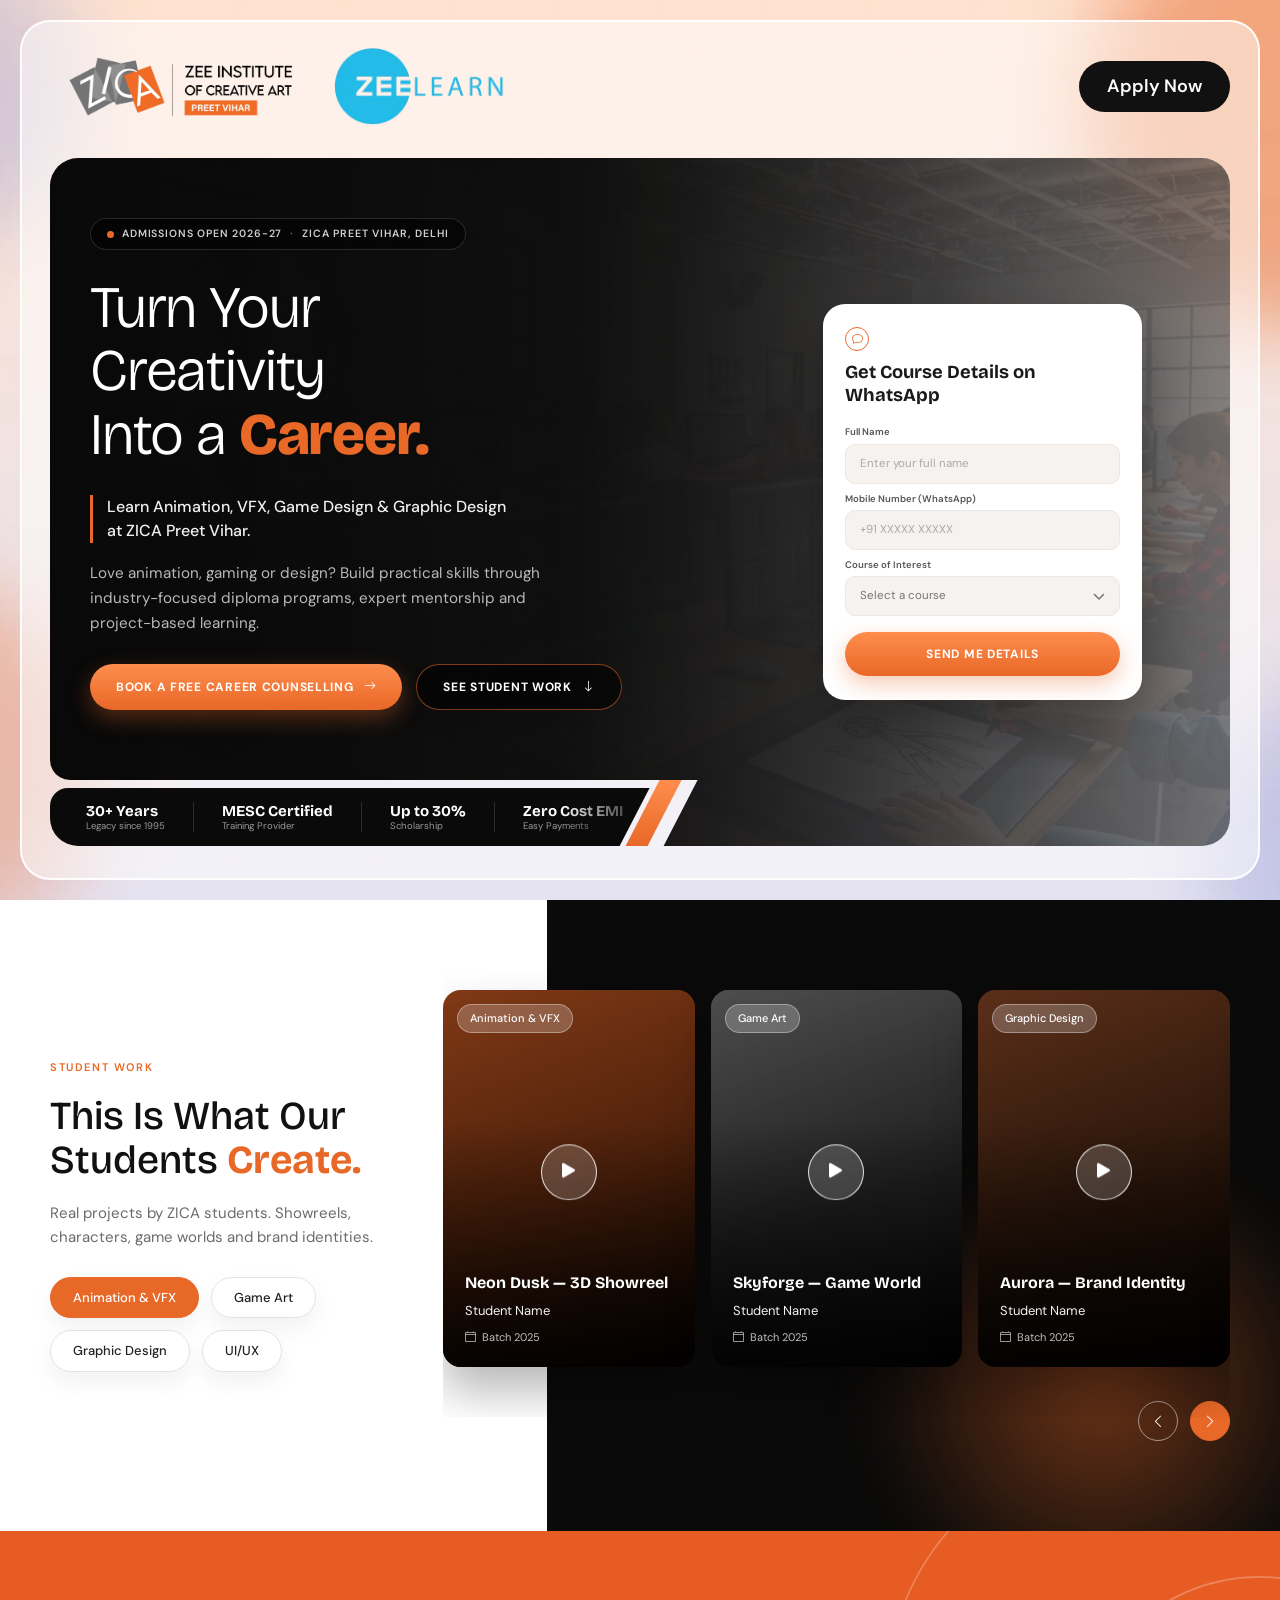
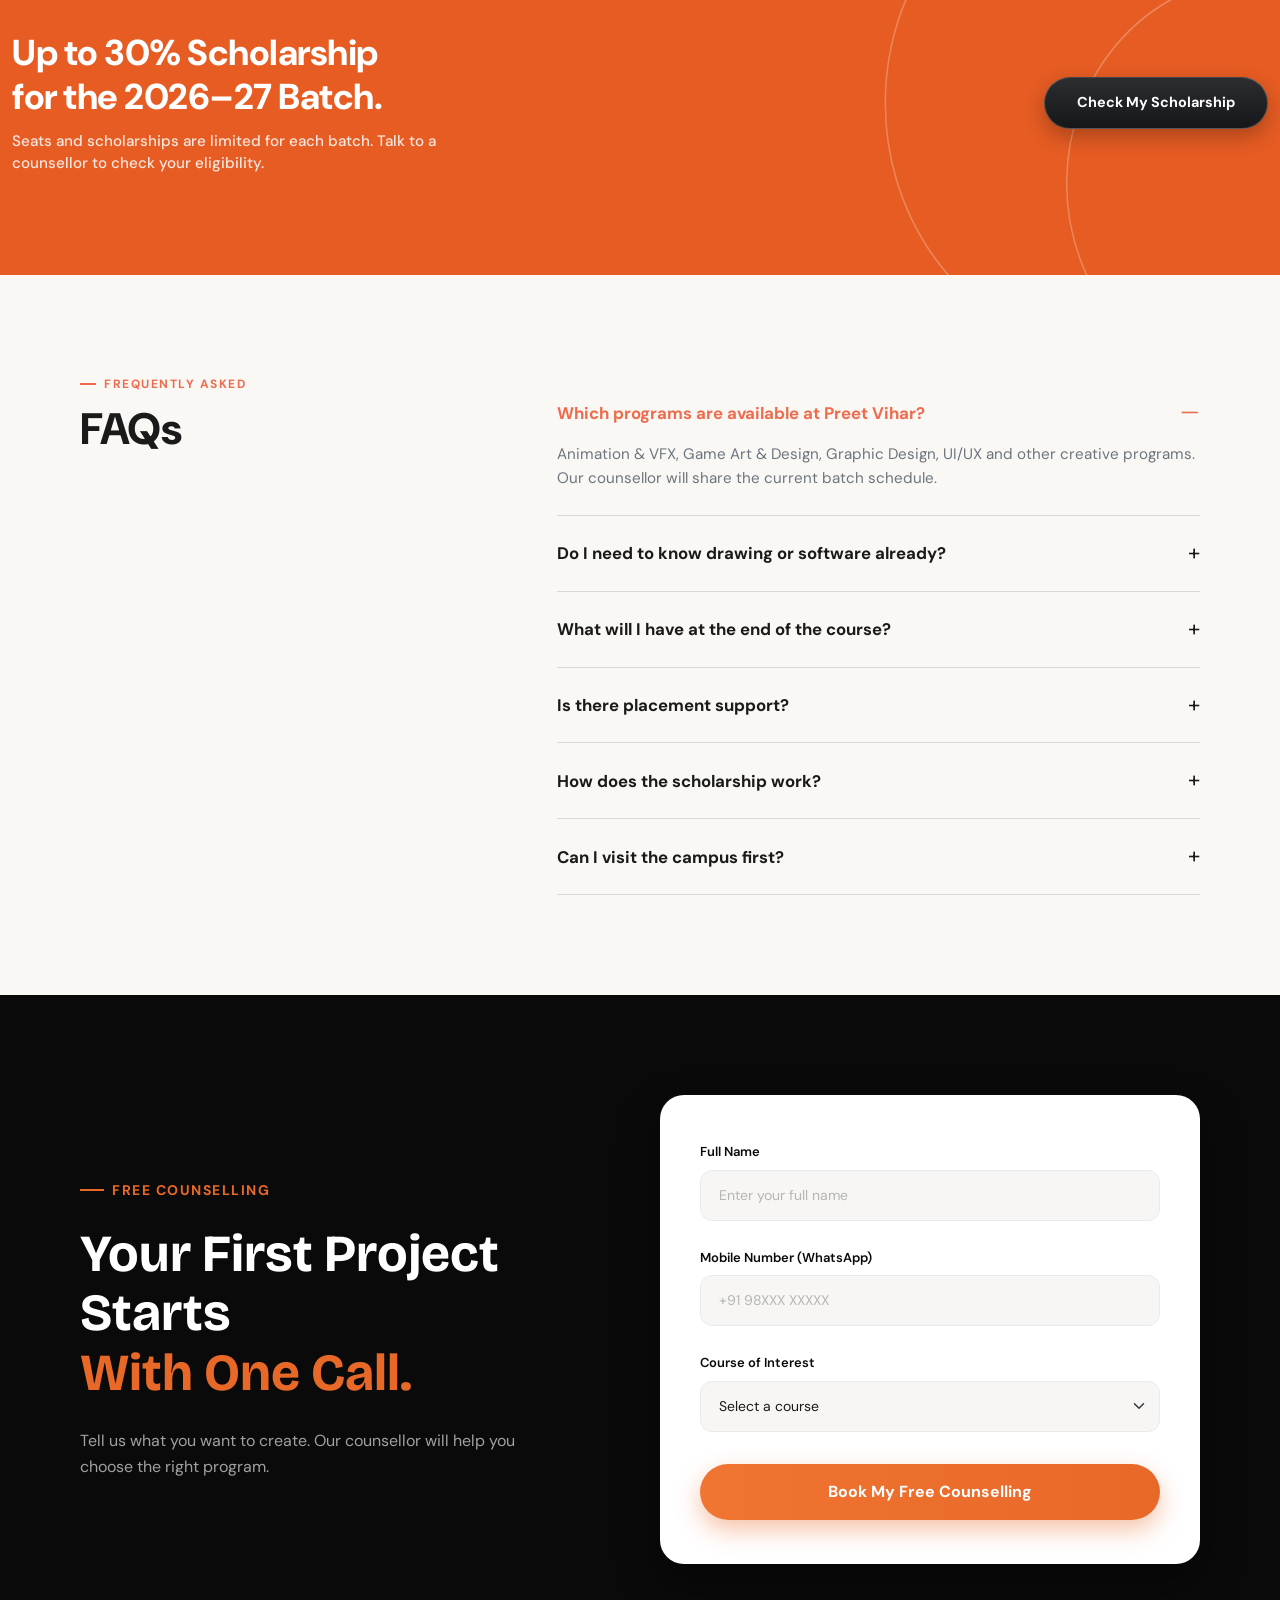
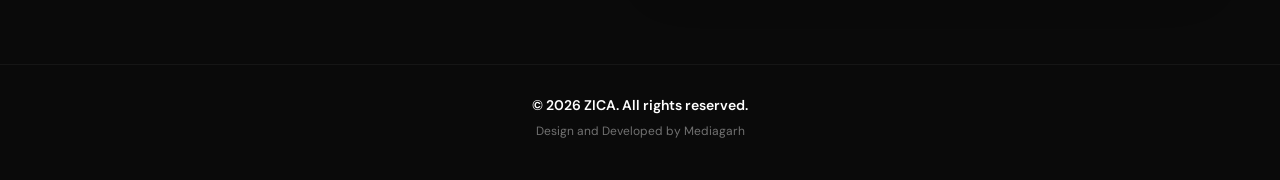
==== commit e7b6baed: "updated code" ====
--- a/index.html
+++ b/index.html
@@ -231,7 +231,6 @@
 
               <!-- Orange slanted bars sitting inside the cutout gap (desktop only) -->
               <i class="slant-bar slant-bar-1"></i>
-              <i class="slant-bar slant-bar-2"></i>
             </div>
           </div>
         </main>
@@ -239,10 +238,168 @@
       <!-- /hero-glass-container -->
     </section>
     <!-- /hero-section -->
+    <section class="student-work" id="studentWork">
+      <div class="custom-container">
+        <div class="row align-items-center g-4 g-lg-0">
+          <!-- LEFT CONTENT -->
+          <div class="col-lg-4 sw-content" data-aos="fade-right">
+            <span class="sw-eyebrow">Student Work</span>
+            <h2 class="sw-title">
+              This Is What Our Students <span class="sw-accent">Create.</span>
+            </h2>
+            <p class="sw-text">
+              Real projects by ZICA students. Showreels, characters, game worlds
+              and brand identities.
+            </p>
+
+            <div class="sw-pills">
+              <button type="button" class="sw-pill" data-go="0">
+                Animation &amp; VFX
+              </button>
+              <button type="button" class="sw-pill" data-go="1">
+                Game Art
+              </button>
+              <button type="button" class="sw-pill" data-go="2">
+                Graphic Design
+              </button>
+              <button type="button" class="sw-pill" data-go="3">UI/UX</button>
+            </div>
+          </div>
+
+          <!-- RIGHT SLIDER -->
+          <div class="col-lg-8" data-aos="fade-left">
+            <div class="sw-slider">
+              <div class="sw-viewport">
+                <div class="sw-track" id="swTrack">
+                  <!-- Card 1 -->
+                  <article class="sw-card sw-card--orange">
+                    <!-- put your local video path in src (and optional poster image) -->
+                    <video
+                      class="sw-video"
+                      src="videos/video-1.mp4#t=0.5"
+                      preload="metadata"
+                      playsinline
+                    ></video>
+                    <span class="sw-tag">Animation &amp; VFX</span>
+                    <button
+                      type="button"
+                      class="sw-play"
+                      aria-label="Play video"
+                    >
+                      <i class="bi bi-play-fill"></i>
+                    </button>
+                    <div class="sw-info">
+                      <h3>Neon Dusk — 3D Showreel</h3>
+                      <p class="sw-student">Student Name</p>
+                      <p class="sw-batch">
+                        <i class="bi bi-calendar4"></i> Batch 2025
+                      </p>
+                    </div>
+                  </article>
+
+                  <!-- Card 2 -->
+                  <article class="sw-card sw-card--grey">
+                    <video
+                      class="sw-video"
+                      src="videos/video-2.mp4#t=0.5"
+                      preload="metadata"
+                      playsinline
+                    ></video>
+                    <span class="sw-tag">Game Art</span>
+                    <button
+                      type="button"
+                      class="sw-play"
+                      aria-label="Play video"
+                    >
+                      <i class="bi bi-play-fill"></i>
+                    </button>
+                    <div class="sw-info">
+                      <h3>Skyforge — Game World</h3>
+                      <p class="sw-student">Student Name</p>
+                      <p class="sw-batch">
+                        <i class="bi bi-calendar4"></i> Batch 2025
+                      </p>
+                    </div>
+                  </article>
+
+                  <!-- Card 3 -->
+                  <article class="sw-card sw-card--brown">
+                    <video
+                      class="sw-video"
+                      src="videos/video-3.mp4#t=0.5"
+                      preload="metadata"
+                      playsinline
+                    ></video>
+                    <span class="sw-tag">Graphic Design</span>
+                    <button
+                      type="button"
+                      class="sw-play"
+                      aria-label="Play video"
+                    >
+                      <i class="bi bi-play-fill"></i>
+                    </button>
+                    <div class="sw-info">
+                      <h3>Aurora — Brand Identity</h3>
+                      <p class="sw-student">Student Name</p>
+                      <p class="sw-batch">
+                        <i class="bi bi-calendar4"></i> Batch 2025
+                      </p>
+                    </div>
+                  </article>
+
+                  <!-- Card 4 -->
+                  <article class="sw-card sw-card--plum">
+                    <video
+                      class="sw-video"
+                      src="videos/video-4.mp4#t=0.5"
+                      preload="metadata"
+                      playsinline
+                    ></video>
+                    <span class="sw-tag">UI/UX</span>
+                    <button
+                      type="button"
+                      class="sw-play"
+                      aria-label="Play video"
+                    >
+                      <i class="bi bi-play-fill"></i>
+                    </button>
+                    <div class="sw-info">
+                      <h3>Pulse — App Design</h3>
+                      <p class="sw-student">Student Name</p>
+                      <p class="sw-batch">
+                        <i class="bi bi-calendar4"></i> Batch 2025
+                      </p>
+                    </div>
+                  </article>
+                </div>
+              </div>
+
+              <!-- ARROWS -->
+              <div class="sw-arrows">
+                <button
+                  type="button"
+                  class="sw-arrow sw-arrow--prev"
+                  id="swPrev"
+                  aria-label="Previous"
+                >
+                  <i class="bi bi-chevron-left"></i>
+                </button>
+                <button
+                  type="button"
+                  class="sw-arrow sw-arrow--next"
+                  id="swNext"
+                  aria-label="Next"
+                >
+                  <i class="bi bi-chevron-right"></i>
+                </button>
+              </div>
+            </div>
+          </div>
+        </div>
+      </div>
+    </section>
     <section class="scholarship-section">
-      <div
-        class="container scholarship-container max-w-1320px custom-container"
-      >
+      <div class="container scholarship-container max-w-1320px">
         <div class="row align-items-center gy-4">
           <!-- Left Content -->
           <div
@@ -357,9 +514,8 @@
                   data-bs-parent="#faqAccordion"
                 >
                   <div class="accordion-body">
-                    No prior experience is required. Our programs start from
-                    fundamental basics and build up to advanced software
-                    proficiency.
+                    No. The programs start from the fundamentals. Interest and
+                    practice matter more than prior experience.
                   </div>
                 </div>
               </div>
@@ -391,9 +547,8 @@
                   data-bs-parent="#faqAccordion"
                 >
                   <div class="accordion-body">
-                    You will complete industry-ready portfolio projects, receive
-                    a recognized certification, and gain practical career
-                    exposure.
+                    A portfolio or showreel of your own projects, which is what
+                    studios look at when hiring.
                   </div>
                 </div>
               </div>
@@ -425,9 +580,8 @@
                   data-bs-parent="#faqAccordion"
                 >
                   <div class="accordion-body">
-                    Yes, we offer dedicated placement assistance, resume
-                    building, and mock interview sessions with industry
-                    professionals.
+                    Yes. ZICA offers placement assistance, interview preparation
+                    and portfolio guidance.
                   </div>
                 </div>
               </div>
@@ -459,9 +613,8 @@
                   data-bs-parent="#faqAccordion"
                 >
                   <div class="accordion-body">
-                    Scholarships are awarded based on talent evaluation tests
-                    and academic background. Talk to our counsellor for
-                    eligibility details.
+                    Scholarships of up to 30% are available on eligible
+                    programs. Terms are shared during counselling.
                   </div>
                 </div>
               </div>
@@ -493,9 +646,8 @@
                   data-bs-parent="#faqAccordion"
                 >
                   <div class="accordion-body">
-                    Absolutely! You are welcome to visit our campus during
-                    working hours for a guided tour and live interactive
-                    session.
+                    Yes. Book a campus visit and meet the faculty before you
+                    decide.
                   </div>
                 </div>
               </div>
--- a/css/style.css
+++ b/css/style.css
@@ -525,7 +525,8 @@
 
 /* Section Container with 100px Top-Bottom Padding */
 .counselling-section,
-.faq-section {
+.faq-section,
+.scholarship-section {
   padding-top: 100px;
   padding-bottom: 100px;
 }
@@ -821,3 +822,292 @@
   box-shadow: 0 12px 25px rgba(0, 0, 0, 0.35);
   border-color: rgba(255, 255, 255, 0.4);
 }
+/* ===================== STUDENT WORK SECTION =====================
+   Add to css/style.css (desktop) – responsive part is at the bottom,
+   you can move it to css/responsive.css                              */
+
+.student-work {
+  --sw-gap: 16px;
+  --sw-cards: 3; /* visible cards (desktop) */
+  position: relative;
+  background: #fff;
+  padding: 90px 0;
+  overflow: hidden;
+  isolation: isolate;
+}
+
+/* ---- Dark cutout panel (desktop only) ---- */
+.student-work::before {
+  content: "";
+  position: absolute;
+  top: 0;
+  right: 0;
+  bottom: 0;
+  width: 57.3%;
+  background: var(--dark-bg);
+  z-index: -2;
+}
+/* orange glow bottom-right inside dark panel */
+.student-work::after {
+  content: "";
+  position: absolute;
+  right: -6%;
+  bottom: -18%;
+  width: 40%;
+  aspect-ratio: 1;
+  background: radial-gradient(
+    circle,
+    rgba(232, 104, 40, 0.45),
+    transparent 65%
+  );
+  filter: blur(30px);
+  z-index: -1;
+  pointer-events: none;
+}
+
+/* ---- Left content ---- */
+.sw-eyebrow {
+  display: block;
+  font-family: var(--font-DMSans);
+  font-size: 11px;
+  font-weight: 600;
+  letter-spacing: 1.6px;
+  text-transform: uppercase;
+  color: var(--primary-orange);
+  margin-bottom: 18px;
+}
+.sw-title {
+  font-family: var(--font-Bricolage);
+  font-size: clamp(30px, 3.1vw, 46px);
+  font-weight: 500;
+  line-height: 1.12;
+  color: #111;
+  margin-bottom: 18px;
+}
+.sw-accent {
+  color: var(--primary-orange);
+  font-weight: 700;
+}
+.sw-text {
+  font-size: 15px;
+  line-height: 1.6;
+  color: var(--text-dark);
+  max-width: 360px;
+  margin-bottom: 28px;
+}
+.sw-pills {
+  display: flex;
+  flex-wrap: wrap;
+  gap: 12px;
+  max-width: 380px;
+}
+.sw-pill {
+  font-family: var(--font-DMSans);
+  font-size: 13px;
+  font-weight: 500;
+  color: #222;
+  background: #fff;
+  border: 1px solid #e3e3e3;
+  border-radius: 50px;
+  padding: 10px 22px;
+  box-shadow: 0 10px 25px rgba(0, 0, 0, 0.06);
+  transition: all 0.25s ease;
+}
+.sw-pill:hover,
+.sw-pill.active {
+  background: var(--primary-orange);
+  border-color: var(--primary-orange);
+  color: #fff;
+}
+
+/* ---- Slider ---- */
+.sw-slider {
+  position: relative;
+}
+.sw-viewport {
+  overflow: hidden;
+  /* room for card shadow without clipping */
+  padding: 20px 0 50px;
+  margin: -20px 0 -50px;
+}
+.sw-track {
+  display: flex;
+  gap: var(--sw-gap);
+  transition: transform 0.6s cubic-bezier(0.22, 0.8, 0.3, 1);
+  will-change: transform;
+}
+
+/* ---- Card ---- */
+.sw-card {
+  position: relative;
+  flex: 0 0
+    calc((100% - (var(--sw-cards) - 1) * var(--sw-gap)) / var(--sw-cards));
+  aspect-ratio: 2 / 3;
+  border-radius: 18px;
+  overflow: hidden;
+  color: #fff;
+  box-shadow: 0 25px 45px rgba(0, 0, 0, 0.28);
+  display: flex;
+  flex-direction: column;
+  justify-content: flex-end;
+  padding: 22px;
+}
+.sw-card::after {
+  /* bottom dark fade for text */
+  content: "";
+  position: absolute;
+  inset: 0;
+  background: linear-gradient(
+    to bottom,
+    transparent 35%,
+    rgba(0, 0, 0, 0.85) 100%
+  );
+  z-index: 0;
+}
+.sw-card > * {
+  position: relative;
+  z-index: 1;
+}
+.sw-card--orange {
+  background: linear-gradient(160deg, #e86828 0%, #8a3a14 55%, #1a0d06 100%);
+}
+.sw-card--grey {
+  background: linear-gradient(160deg, #8d8d8d 0%, #3c3c3c 55%, #111 100%);
+}
+.sw-card--brown {
+  background: linear-gradient(160deg, #a5562e 0%, #4d2814 55%, #140a05 100%);
+}
+.sw-card--plum {
+  background: linear-gradient(160deg, #7a4aa8 0%, #3a2058 55%, #0f0818 100%);
+}
+
+.sw-tag {
+  position: absolute !important;
+  top: 14px;
+  left: 14px;
+  font-size: 11px;
+  font-weight: 500;
+  padding: 5px 12px;
+  border-radius: 50px;
+  background: rgba(255, 255, 255, 0.22);
+  border: 1px solid rgba(255, 255, 255, 0.35);
+  backdrop-filter: blur(8px);
+  -webkit-backdrop-filter: blur(8px);
+}
+
+.sw-play {
+  position: absolute;
+  top: 50%;
+  left: 50%;
+  transform: translate(-50%, -62%);
+  width: 56px;
+  height: 56px;
+  border-radius: 50%;
+  border: 1.5px solid rgba(255, 255, 255, 0.85);
+  background: rgba(255, 255, 255, 0.18);
+  backdrop-filter: blur(8px);
+  -webkit-backdrop-filter: blur(8px);
+  color: #fff;
+  font-size: 26px;
+  display: grid;
+  place-items: center;
+  transition: all 0.25s ease;
+}
+.sw-play:hover {
+  background: var(--primary-orange);
+  border-color: var(--primary-orange);
+  transform: translate(-50%, -62%) scale(1.08);
+}
+
+.sw-info h3 {
+  font-family: var(--font-Bricolage);
+  font-size: 16px;
+  font-weight: 700;
+  line-height: 1.25;
+  margin-bottom: 8px;
+}
+.sw-student {
+  font-size: 13px;
+  margin-bottom: 8px;
+  opacity: 0.95;
+}
+.sw-batch {
+  font-size: 11px;
+  opacity: 0.75;
+  display: flex;
+  align-items: center;
+  gap: 6px;
+  margin: 0;
+}
+
+/* ---- Arrows ---- */
+.sw-arrows {
+  display: flex;
+  justify-content: flex-end;
+  gap: 12px;
+  margin-top: 34px;
+}
+.sw-arrow {
+  width: 40px;
+  height: 40px;
+  border-radius: 50%;
+  display: grid;
+  place-items: center;
+  font-size: 14px;
+  transition: all 0.25s ease;
+  background: transparent;
+  color: #fff;
+  border: 1px solid rgba(255, 255, 255, 0.5);
+}
+.sw-arrow--next {
+  background: var(--primary-orange);
+  border-color: var(--primary-orange);
+}
+.sw-arrow:hover {
+  transform: scale(1.08);
+  background: var(--orange-light);
+  border-color: var(--orange-light);
+}
+
+/* ---- In-card video ---- */
+.sw-card {
+  cursor: pointer;
+}
+.sw-video {
+  position: absolute !important;
+  inset: 0;
+  width: 100%;
+  height: 100%;
+  object-fit: cover;
+  opacity: 0.45; /* gradient colour shows through until video plays */
+  background: #000;
+  transition: opacity 0.4s ease;
+  z-index: 0;
+}
+.sw-tag,
+.sw-play,
+.sw-info,
+.sw-card::after {
+  transition:
+    opacity 0.3s ease,
+    visibility 0.3s ease;
+}
+
+/* playing state: show clean video + native controls */
+.sw-card.is-playing {
+  cursor: default;
+}
+.sw-card.is-playing .sw-video {
+  opacity: 1;
+  z-index: 2;
+}
+.sw-card.is-playing .sw-tag,
+.sw-card.is-playing .sw-play,
+.sw-card.is-playing .sw-info {
+  opacity: 0;
+  visibility: hidden;
+  pointer-events: none;
+}
+.sw-card.is-playing::after {
+  opacity: 0;
+}
--- a/css/responsive.css
+++ b/css/responsive.css
@@ -120,13 +120,211 @@
   }
 }
 
+/* ============================================================
+   SCHOLARSHIP SECTION
+   ============================================================ */
+
+/* Tablet landscape (≤ 991px) */
+@media (max-width: 991.98px) {
+  .scholarship-title {
+    font-size: 1.85rem;
+  }
+  .scholarship-subtitle {
+    max-width: 100%;
+  }
+  .scholarship-section::after {
+    width: 80%;
+  }
+  /* Button aligns left on stacked layout */
+  .col-lg-4.text-lg-end {
+    text-align: left !important;
+  }
+}
+
+/* Mobile (≤ 767px) */
+@media (max-width: 767.98px) {
+  .scholarship-section {
+    padding-top: 60px;
+    padding-bottom: 60px;
+  }
+  .scholarship-title {
+    font-size: 1.65rem;
+  }
+  .scholarship-section::after {
+    display: none; /* hide decorative circles, too cluttered on mobile */
+  }
+  .btn-scholarship {
+    width: 100%;
+    text-align: center;
+  }
+}
+
+/* Small phones (≤ 575px) */
+@media (max-width: 575.98px) {
+  .scholarship-title {
+    font-size: 1.45rem;
+  }
+  .scholarship-subtitle {
+    font-size: 0.9rem;
+  }
+}
+
+/* ============================================================
+   FAQ SECTION
+   ============================================================ */
+
+/* Tablet landscape (≤ 991px) */
+@media (max-width: 991.98px) {
+  .faq-title {
+    font-size: 2.25rem;
+  }
+}
+
+/* Mobile (≤ 767px) */
+@media (max-width: 767.98px) {
+  .faq-section {
+    padding-top: 60px;
+    padding-bottom: 60px;
+  }
+  .faq-title {
+    font-size: 2rem;
+  }
+  /* Stack: heading above accordion, reduce gap */
+  .faq-section .row.gy-5 {
+    --bs-gutter-y: 1.5rem;
+  }
+}
+
+/* Small phones (≤ 575px) */
+@media (max-width: 575.98px) {
+  .faq-title {
+    font-size: 1.75rem;
+  }
+  .custom-accordion .accordion-button {
+    font-size: 0.95rem;
+    padding: 14px 0;
+  }
+  .custom-accordion .accordion-body {
+    font-size: 0.875rem;
+  }
+}
+
+/* ============================================================
+   COUNSELLING SECTION
+   ============================================================ */
+
+/* Tablet landscape (≤ 991px) */
+@media (max-width: 991.98px) {
+  .counselling-heading {
+    font-size: 2.5rem;
+  }
+  .counselling-card {
+    max-width: 100%;
+    margin-left: 0;
+  }
+}
+
+/* Mobile (≤ 767px) */
+@media (max-width: 767.98px) {
+  .counselling-section {
+    padding-top: 60px;
+    padding-bottom: 60px;
+  }
+  .counselling-heading {
+    font-size: 2rem;
+  }
+  .counselling-heading br {
+    display: none;
+  }
+  .counselling-desc {
+    font-size: 15px;
+    max-width: 100%;
+  }
+  .counselling-card {
+    padding: 32px 24px;
+    border-radius: 20px;
+  }
+}
+
+/* Small phones (≤ 575px) */
+@media (max-width: 575.98px) {
+  .counselling-heading {
+    font-size: 1.75rem;
+  }
+  .counselling-card {
+    padding: 24px 18px;
+    border-radius: 16px;
+  }
+  .btn-submit {
+    font-size: 14px;
+    padding: 14px;
+  }
+  .custom-input,
+  .custom-select {
+    font-size: 13px;
+    padding: 12px 14px;
+  }
+}
+
+/* ============================================================
+   SITE FOOTER
+   ============================================================ */
+
+/* Tablet (≤ 991px) */
+@media (max-width: 991.98px) {
+  .site-footer {
+    padding-top: 24px;
+    padding-bottom: 32px;
+  }
+}
+
+/* Mobile (≤ 767px) */
+@media (max-width: 767.98px) {
+  .site-footer {
+    padding-top: 20px;
+    padding-bottom: 28px;
+  }
+  .footer-copyright {
+    font-size: 13px;
+  }
+  .footer-credit {
+    font-size: 11px;
+  }
+}
+
+/* Small phones (≤ 575px) */
+@media (max-width: 575.98px) {
+  .site-footer {
+    padding-top: 16px;
+    padding-bottom: 24px;
+  }
+  .footer-copyright {
+    font-size: 12px;
+  }
+  .footer-credit {
+    font-size: 10px;
+  }
+}
+
+/* ============================================================
+   CUSTOM CONTAINER — collapse horizontal padding on small screens
+   ============================================================ */
+@media (max-width: 767.98px) {
+  .custom-container {
+    padding-left: 20px;
+    padding-right: 20px;
+  }
+}
+
+@media (max-width: 575.98px) {
+  .custom-container {
+    padding-left: 16px;
+    padding-right: 16px;
+  }
+}
+
 /* ============ Small phones ============ */
 @media (max-width: 575.98px) {
-  .logo-zica,
-  .logo-zeelearn {
-    height: 34px;
-  }
-
   .hero-badge {
     font-size: 9px;
     padding: 6px 12px;
@@ -153,3 +351,61 @@
     padding: 0 22px;
   }
 }
+
+/* ===================== RESPONSIVE ===================== */
+
+/* Laptop */
+@media (max-width: 1399.98px) {
+  .student-work .custom-container {
+    padding-left: 50px;
+    padding-right: 50px;
+  }
+}
+
+/* Tablet & below – REMOVE dark cutout */
+@media (max-width: 991.98px) {
+  .student-work {
+    --sw-cards: 2;
+    padding: 60px 0;
+  }
+  .student-work::before,
+  .student-work::after {
+    display: none; /* cutout removed */
+  }
+  .student-work .custom-container {
+    padding-left: 24px;
+    padding-right: 24px;
+  }
+  .sw-text,
+  .sw-pills {
+    max-width: 100%;
+  }
+  .sw-arrows {
+    justify-content: center;
+    margin-top: 28px;
+  }
+  /* arrows must be visible on white bg */
+  .sw-arrow--prev {
+    color: #111;
+    border-color: #cfcfcf;
+  }
+}
+
+/* Mobile */
+@media (max-width: 575.98px) {
+  .student-work {
+    --sw-cards: 1;
+    padding: 50px 0;
+  }
+  .student-work .custom-container {
+    padding-left: 16px;
+    padding-right: 16px;
+  }
+  .sw-card {
+    aspect-ratio: 3 / 4;
+  }
+  .sw-pill {
+    padding: 8px 16px;
+    font-size: 12px;
+  }
+}
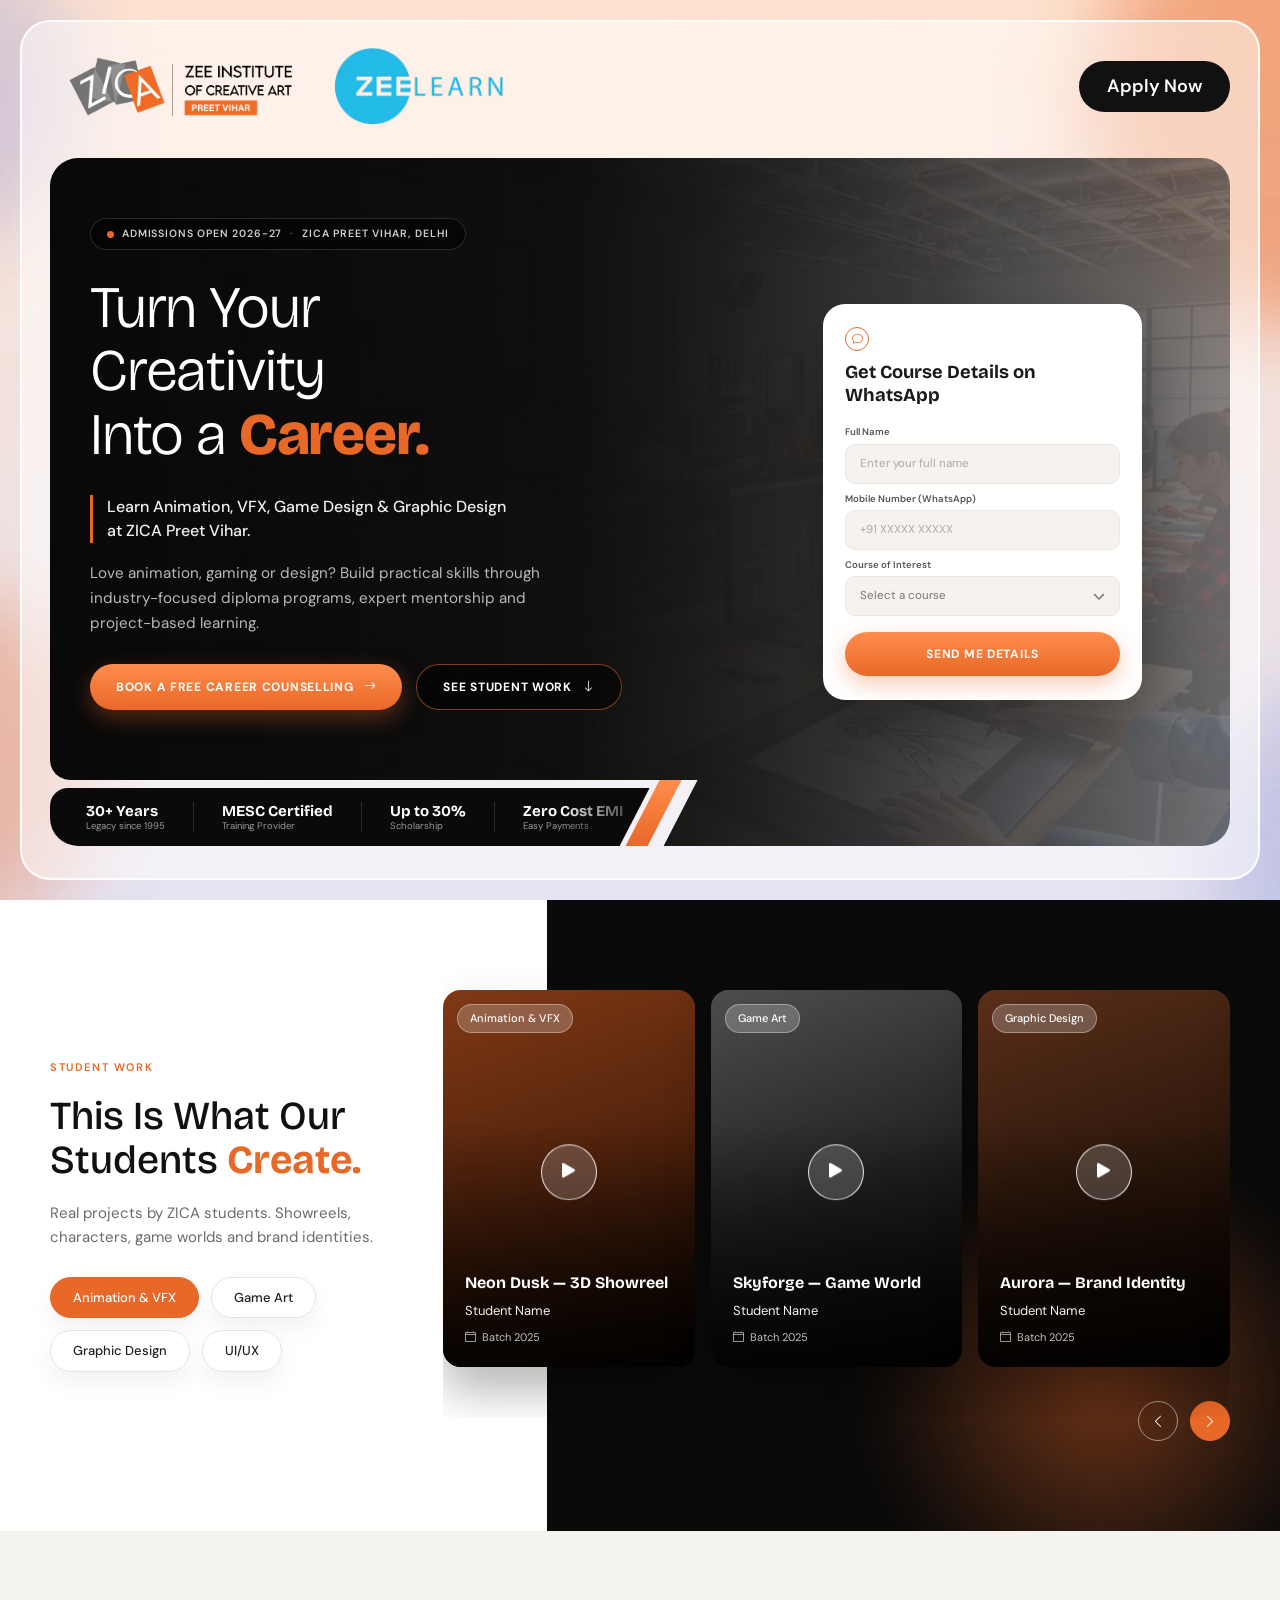
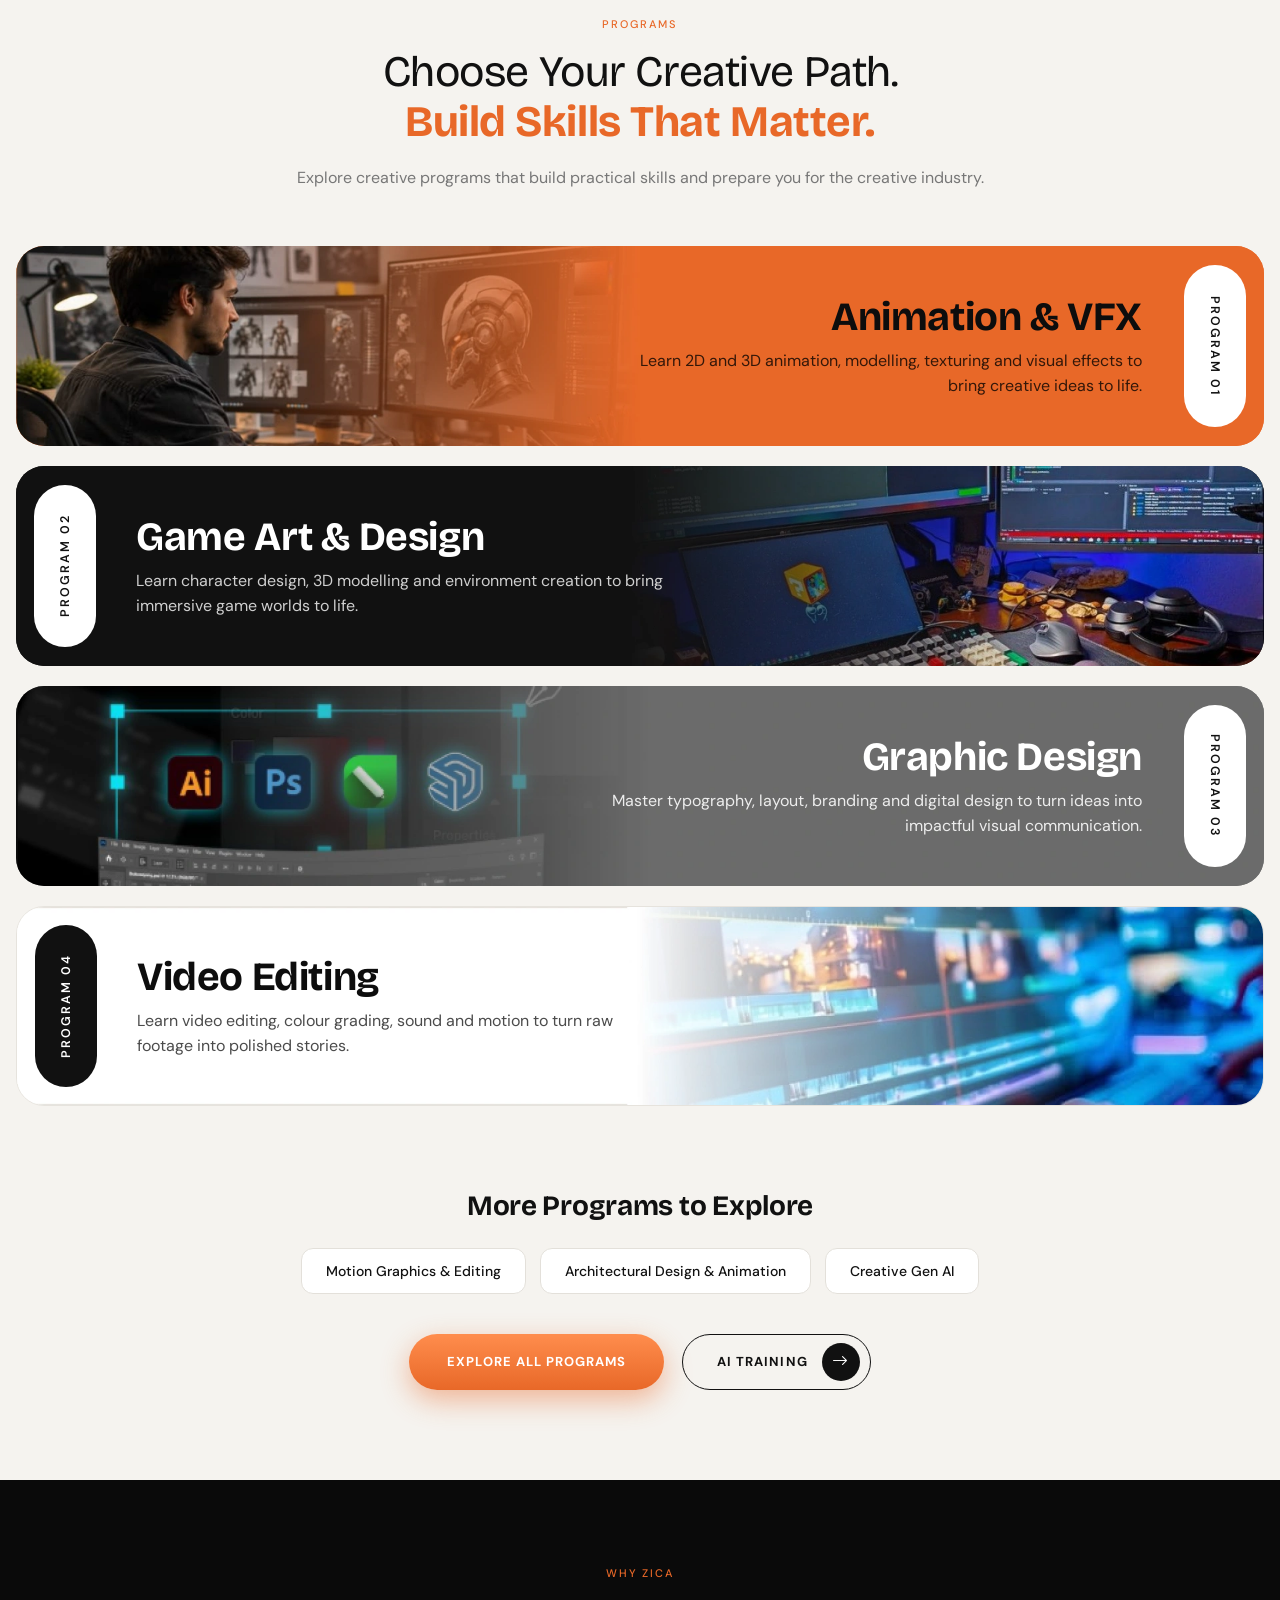
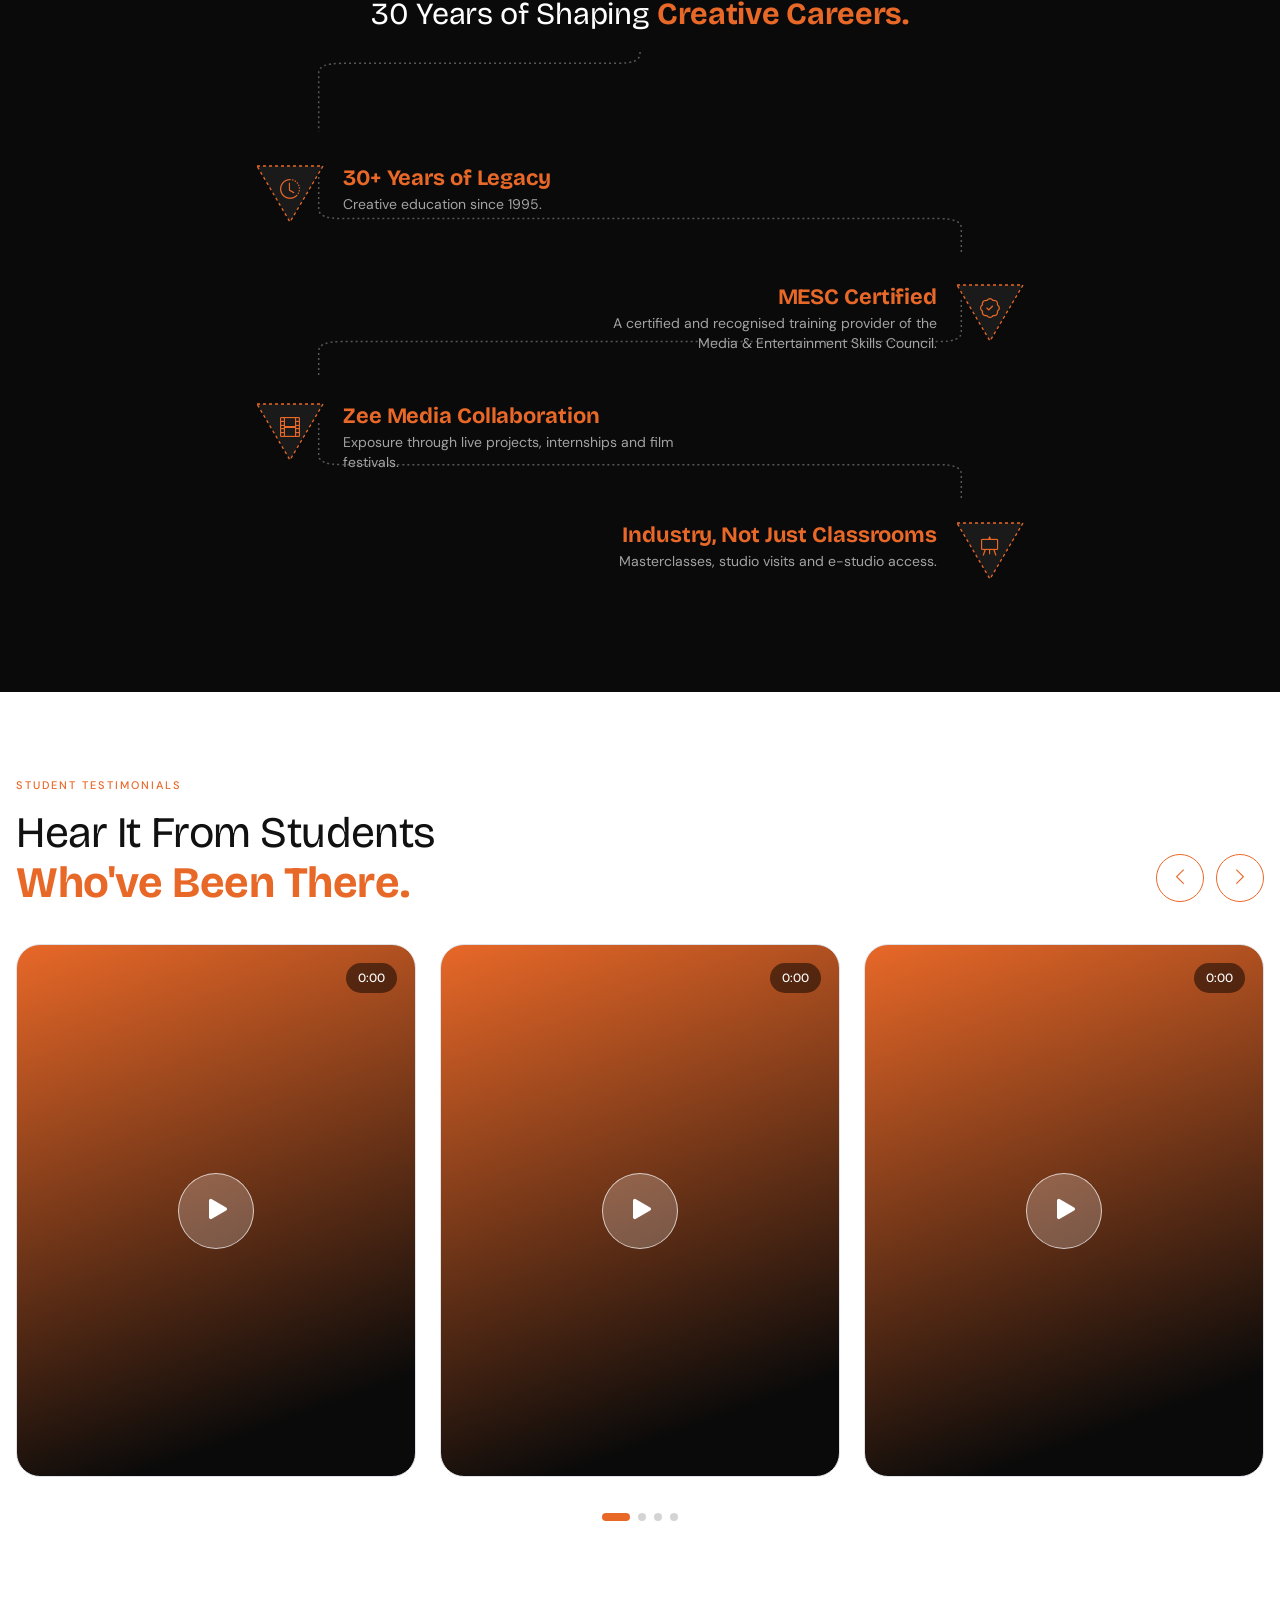
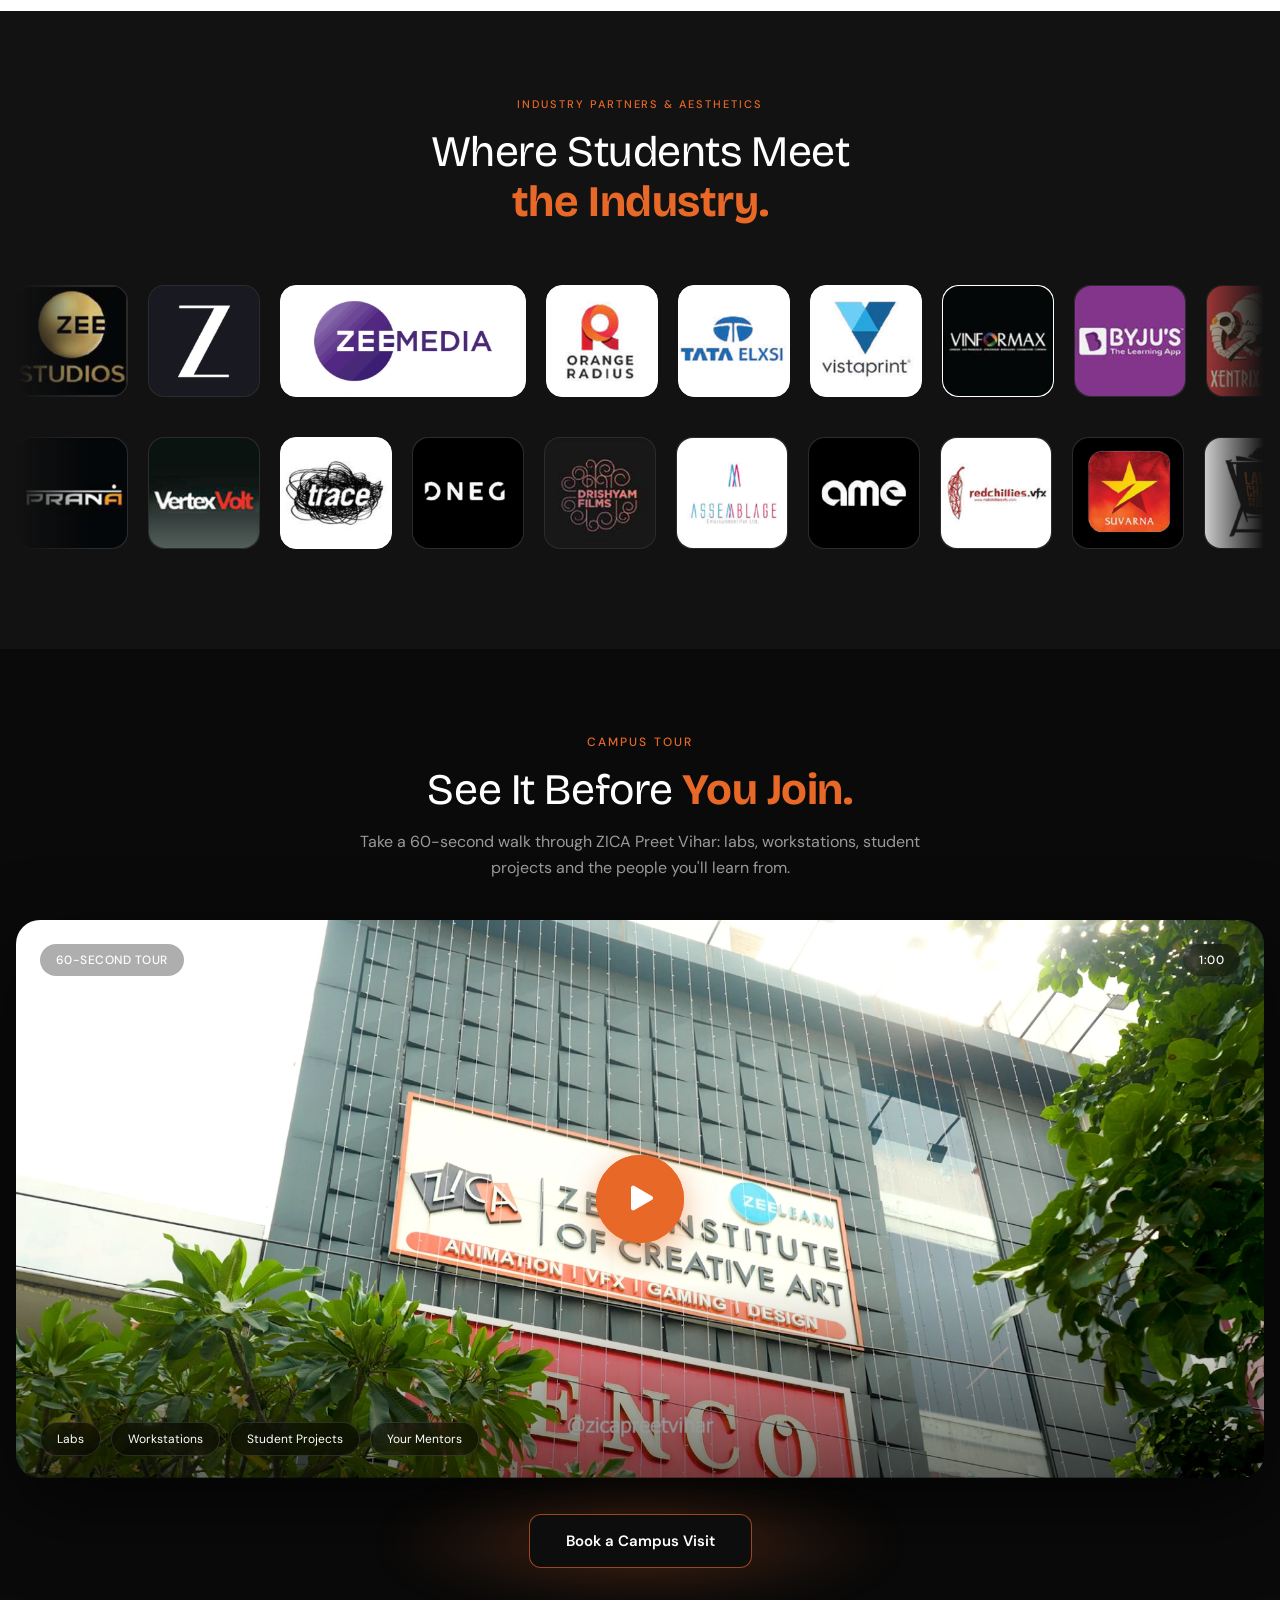
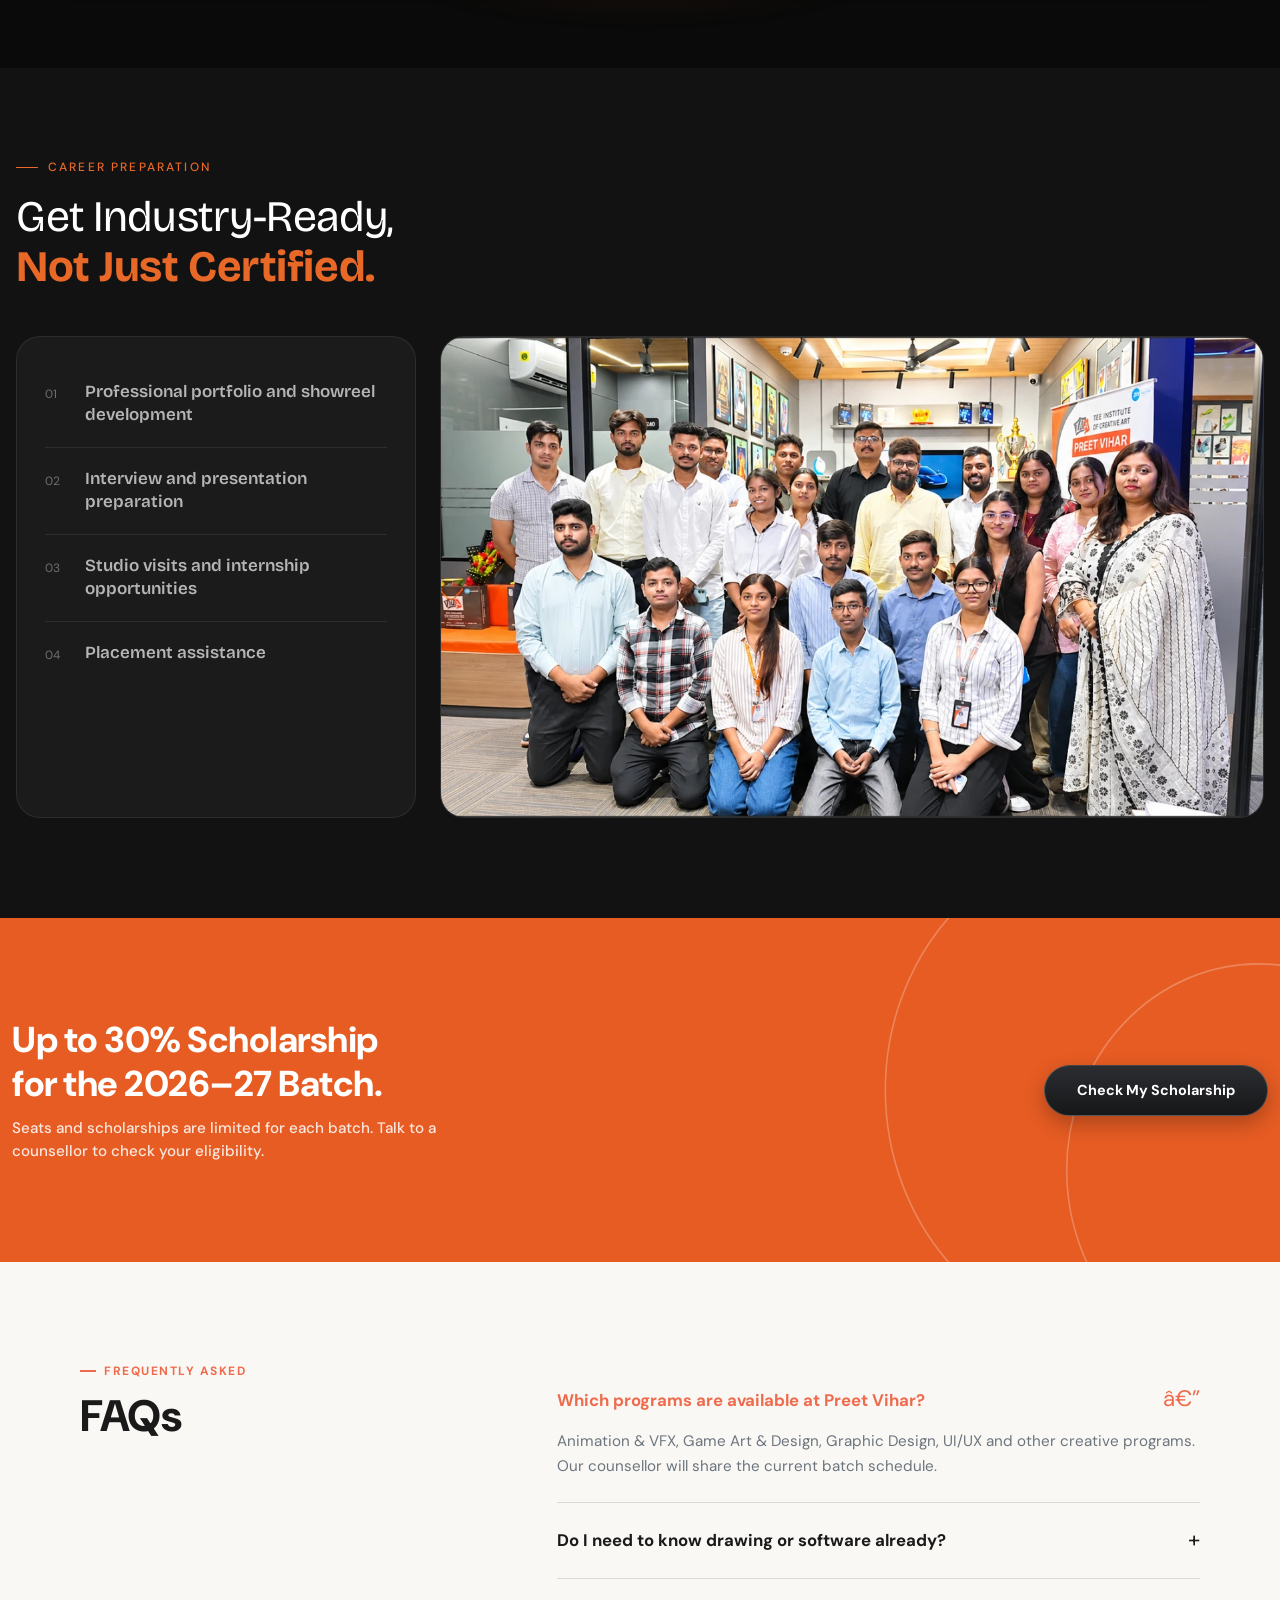
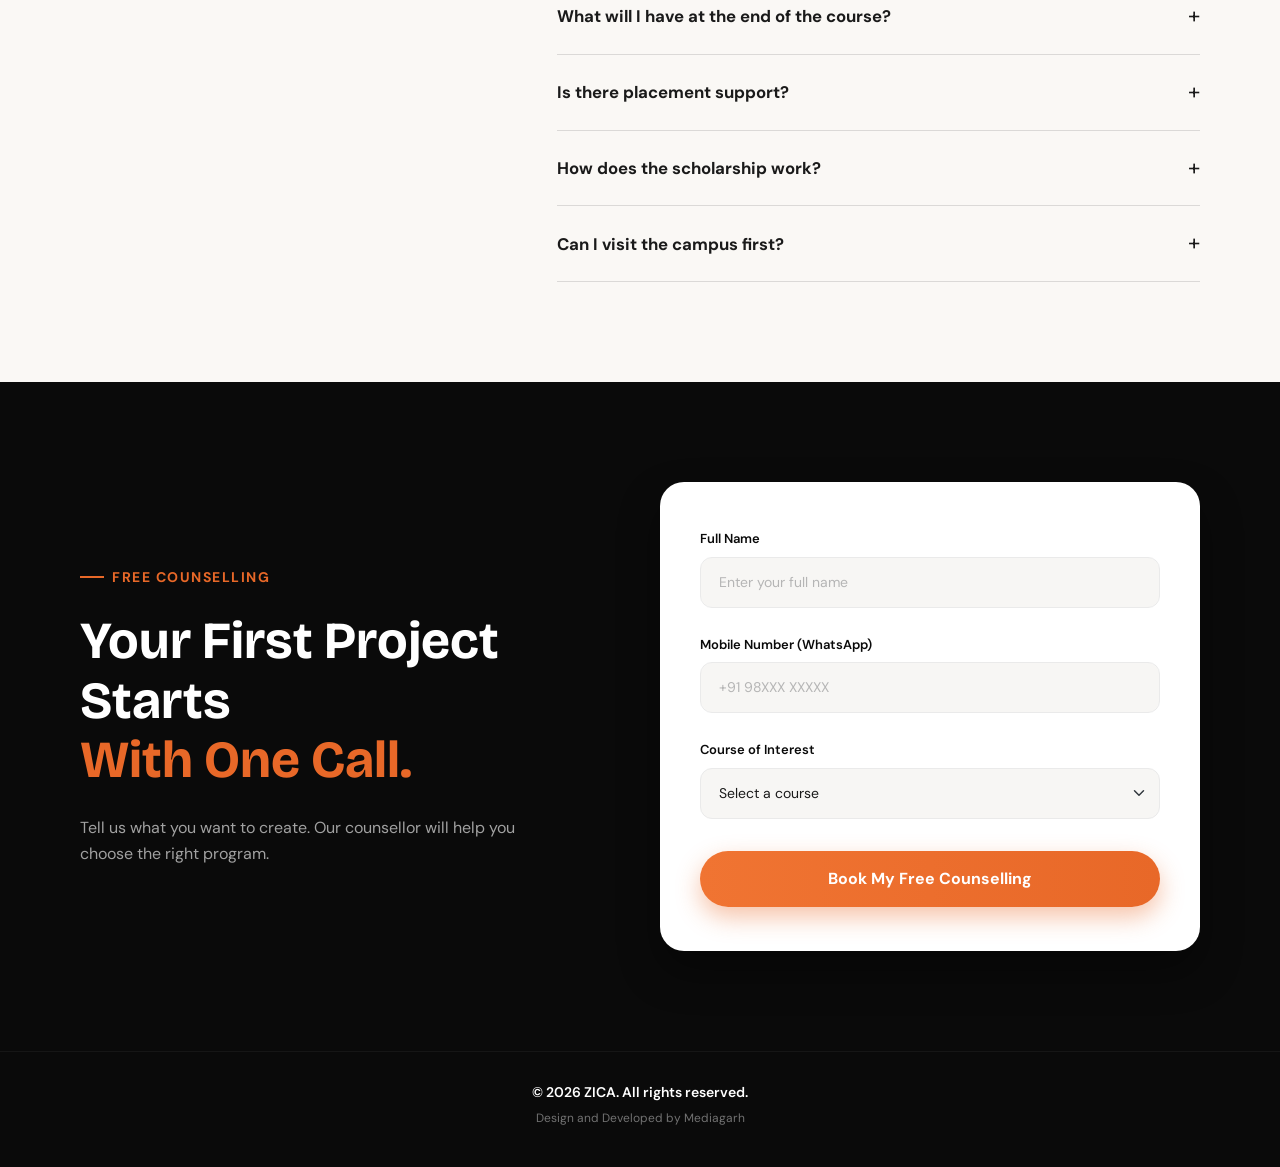
==== commit 14dfc159: "add new changs" ====
--- a/index.html
+++ b/index.html
@@ -3,7 +3,52 @@
   <head>
     <meta charset="UTF-8" />
     <meta name="viewport" content="width=device-width, initial-scale=1.0" />
-    <title>ZICA PREET VIHAR, DELHI</title>
+
+    <!-- Primary Meta Tags -->
+    <title>ZICA Preet Vihar, Delhi | Animation, VFX, Game &amp; Graphic Design Courses</title>
+    <meta
+      name="description"
+      content="Learn Animation, VFX, Game Design & Graphic Design at ZICA Preet Vihar, Delhi. 30+ years of creative education, MESC certified, with placement assistance and industry exposure."
+    />
+    <meta name="author" content="ZICA Preet Vihar" />
+    <meta name="theme-color" content="#e86828" />
+
+    <!-- Favicon -->
+    <link rel="icon" type="image/webp" href="images/ZICA_Logo.webp" />
+    <link rel="apple-touch-icon" href="images/ZICA_Logo.webp" />
+
+    <!-- Open Graph / Facebook -->
+    <meta property="og:type" content="website" />
+    <meta property="og:site_name" content="ZICA Preet Vihar" />
+    <meta property="og:locale" content="en_IN" />
+    <meta property="og:title" content="ZICA Preet Vihar, Delhi | Animation, VFX, Game & Graphic Design Courses" />
+    <meta
+      property="og:description"
+      content="Learn Animation, VFX, Game Design & Graphic Design at ZICA Preet Vihar, Delhi. 30+ years of creative education, MESC certified, with placement assistance and industry exposure."
+    />
+    <meta property="og:image" content="images/Group_166.webp" />
+    <meta property="og:image:alt" content="ZICA Preet Vihar campus and creative work" />
+    <!-- TODO: once the live domain is known, set og:url and make og:image an absolute URL (https://your-domain/images/Group_166.webp) -->
+
+    <!-- Twitter Card -->
+    <meta name="twitter:card" content="summary_large_image" />
+    <meta name="twitter:title" content="ZICA Preet Vihar, Delhi | Animation, VFX, Game & Graphic Design Courses" />
+    <meta
+      name="twitter:description"
+      content="Learn Animation, VFX, Game Design & Graphic Design at ZICA Preet Vihar, Delhi. 30+ years of creative education, MESC certified, with placement assistance and industry exposure."
+    />
+    <meta name="twitter:image" content="images/Group_166.webp" />
+
+    <!-- Google Tag Manager -->
+    <script async src="https://www.googletagmanager.com/gtm.js?id=GTM-WV7SQ3TK"></script>
+    <script>
+      window.dataLayer = window.dataLayer || [];
+      function gtag() {
+        dataLayer.push(arguments);
+      }
+      gtag('js', new Date());
+    </script>
+
     <link rel="preconnect" href="https://fonts.googleapis.com" />
     <link rel="preconnect" href="https://fonts.gstatic.com" crossorigin />
     <link
@@ -11,42 +56,36 @@
       rel="stylesheet"
     />
     <!-- Bootstrap 5 CSS -->
-    <link
-      href="https://cdn.jsdelivr.net/npm/bootstrap@5.3.3/dist/css/bootstrap.min.css"
-      rel="stylesheet"
-    />
+    <link href="https://cdn.jsdelivr.net/npm/bootstrap@5.3.3/dist/css/bootstrap.min.css" rel="stylesheet" />
     <!-- Bootstrap Icons (arrows + chat icon) -->
-    <link
-      href="https://cdn.jsdelivr.net/npm/bootstrap-icons@1.11.3/font/bootstrap-icons.min.css"
-      rel="stylesheet"
-    />
+    <link href="https://cdn.jsdelivr.net/npm/bootstrap-icons@1.11.3/font/bootstrap-icons.min.css" rel="stylesheet" />
     <!-- AOS CSS (required for animations) -->
     <link href="https://unpkg.com/aos@2.3.1/dist/aos.css" rel="stylesheet" />
-
+    <link rel="stylesheet" href="https://cdn.jsdelivr.net/npm/swiper@11.1.14/swiper-bundle.min.css" />
     <link rel="stylesheet" href="./css/style.css" />
     <link rel="stylesheet" href="./css/responsive.css" />
   </head>
   <body>
+    <!-- Google Tag Manager (noscript) -->
+    <noscript>
+      <iframe
+        src="https://www.googletagmanager.com/ns.html?id=GTM-WV7SQ3TK"
+        height="0"
+        width="0"
+        style="display: none; visibility: hidden"
+      ></iframe>
+    </noscript>
+
     <!-- ===== HERO SECTION ===== -->
     <section class="hero-section">
       <!-- Glassmorphism Wrapper Container -->
       <div class="hero-glass-container">
         <!-- ===== HEADER / NAVBAR ===== -->
-        <header
-          class="hero-header d-flex align-items-center justify-content-between"
-        >
+        <header class="hero-header d-flex align-items-center justify-content-between">
           <!-- Left: Logos -->
           <div class="header-logos d-flex align-items-center gap-3">
-            <img
-              src="./images/ZICA_Logo.webp"
-              alt="ZICA Logo"
-              class="logo-zica"
-            />
-            <img
-              src="./images/image1.webp"
-              alt="Zee Learn Logo"
-              class="logo-zeelearn"
-            />
+            <img src="./images/ZICA_Logo.webp" alt="ZICA Logo" class="logo-zica" />
+            <img src="./images/image1.webp" alt="Zee Learn Logo" class="logo-zeelearn" />
           </div>
           <!-- Right: CTA Button -->
           <a href="#apply" class="btn-apply-now">Apply Now</a>
@@ -67,32 +106,22 @@
                     ZICA PREET VIHAR, DELHI
                   </span>
 
-                  <h1
-                    class="hero-title"
-                    data-aos="fade-up"
-                    data-aos-delay="100"
-                  >
+                  <h1 class="hero-title" data-aos="fade-up" data-aos-delay="100">
                     Turn Your <br />
                     Creativity <br />
                     Into a <span class="accent">Career.</span>
                   </h1>
 
                   <p class="hero-quote" data-aos="fade-up" data-aos-delay="200">
-                    Learn Animation, VFX, Game Design &amp; Graphic Design at
-                    ZICA Preet Vihar.
+                    Learn Animation, VFX, Game Design &amp; Graphic Design at ZICA Preet Vihar.
                   </p>
 
                   <p class="hero-desc" data-aos="fade-up" data-aos-delay="300">
-                    Love animation, gaming or design? Build practical skills
-                    through industry-focused diploma programs, expert mentorship
-                    and project-based learning.
+                    Love animation, gaming or design? Build practical skills through industry-focused diploma programs,
+                    expert mentorship and project-based learning.
                   </p>
 
-                  <div
-                    class="hero-btns"
-                    data-aos="fade-up"
-                    data-aos-delay="400"
-                  >
+                  <div class="hero-btns" data-aos="fade-up" data-aos-delay="400">
                     <a href="#form" class="btn-orange">
                       BOOK A FREE CAREER COUNSELLING
                       <i class="bi bi-arrow-right"></i>
@@ -106,34 +135,19 @@
 
                 <!-- RIGHT: Form -->
                 <div class="col-lg-5 col-xl-4 ms-xl-auto">
-                  <div
-                    class="form-card"
-                    id="form"
-                    data-aos="fade-left"
-                    data-aos-delay="300"
-                  >
+                  <div class="form-card" id="form" data-aos="fade-left" data-aos-delay="300">
                     <span class="form-icon"><i class="bi bi-chat"></i></span>
                     <h3 class="form-title">Get Course Details on WhatsApp</h3>
 
                     <form>
                       <div class="mb-2">
                         <label class="form-label-sm">Full Name</label>
-                        <input
-                          type="text"
-                          class="form-input"
-                          placeholder="Enter your full name"
-                        />
+                        <input type="text" class="form-input" placeholder="Enter your full name" />
                       </div>
 
                       <div class="mb-2">
-                        <label class="form-label-sm"
-                          >Mobile Number (WhatsApp)</label
-                        >
-                        <input
-                          type="tel"
-                          class="form-input"
-                          placeholder="+91 XXXXX XXXXX"
-                        />
+                        <label class="form-label-sm">Mobile Number (WhatsApp)</label>
+                        <input type="tel" class="form-input" placeholder="+91 XXXXX XXXXX" />
                       </div>
 
                       <div class="mb-3">
@@ -147,12 +161,7 @@
                         </select>
                       </div>
 
-                      <button
-                        type="submit"
-                        class="btn-orange w-100 justify-content-center"
-                      >
-                        SEND ME DETAILS
-                      </button>
+                      <button type="submit" class="btn-orange w-100 justify-content-center">SEND ME DETAILS</button>
                     </form>
                   </div>
                 </div>
@@ -166,64 +175,28 @@
                   <div class="marquee-track">
                     <!-- 4 identical groups; animation moves -25% = seamless loop -->
                     <div class="marquee-group">
-                      <div class="stat">
-                        <strong>30+ Years</strong><span>Legacy since 1995</span>
-                      </div>
-                      <div class="stat">
-                        <strong>MESC Certified</strong
-                        ><span>Training Provider</span>
-                      </div>
-                      <div class="stat">
-                        <strong>Up to 30%</strong><span>Scholarship</span>
-                      </div>
-                      <div class="stat">
-                        <strong>Zero Cost EMI</strong><span>Easy Payments</span>
-                      </div>
+                      <div class="stat"><strong>30+ Years</strong><span>Legacy since 1995</span></div>
+                      <div class="stat"><strong>MESC Certified</strong><span>Training Provider</span></div>
+                      <div class="stat"><strong>Up to 30%</strong><span>Scholarship</span></div>
+                      <div class="stat"><strong>Zero Cost EMI</strong><span>Easy Payments</span></div>
                     </div>
                     <div class="marquee-group" aria-hidden="true">
-                      <div class="stat">
-                        <strong>30+ Years</strong><span>Legacy since 1995</span>
-                      </div>
-                      <div class="stat">
-                        <strong>MESC Certified</strong
-                        ><span>Training Provider</span>
-                      </div>
-                      <div class="stat">
-                        <strong>Up to 30%</strong><span>Scholarship</span>
-                      </div>
-                      <div class="stat">
-                        <strong>Zero Cost EMI</strong><span>Easy Payments</span>
-                      </div>
+                      <div class="stat"><strong>30+ Years</strong><span>Legacy since 1995</span></div>
+                      <div class="stat"><strong>MESC Certified</strong><span>Training Provider</span></div>
+                      <div class="stat"><strong>Up to 30%</strong><span>Scholarship</span></div>
+                      <div class="stat"><strong>Zero Cost EMI</strong><span>Easy Payments</span></div>
                     </div>
                     <div class="marquee-group" aria-hidden="true">
-                      <div class="stat">
-                        <strong>30+ Years</strong><span>Legacy since 1995</span>
-                      </div>
-                      <div class="stat">
-                        <strong>MESC Certified</strong
-                        ><span>Training Provider</span>
-                      </div>
-                      <div class="stat">
-                        <strong>Up to 30%</strong><span>Scholarship</span>
-                      </div>
-                      <div class="stat">
-                        <strong>Zero Cost EMI</strong><span>Easy Payments</span>
-                      </div>
+                      <div class="stat"><strong>30+ Years</strong><span>Legacy since 1995</span></div>
+                      <div class="stat"><strong>MESC Certified</strong><span>Training Provider</span></div>
+                      <div class="stat"><strong>Up to 30%</strong><span>Scholarship</span></div>
+                      <div class="stat"><strong>Zero Cost EMI</strong><span>Easy Payments</span></div>
                     </div>
                     <div class="marquee-group" aria-hidden="true">
-                      <div class="stat">
-                        <strong>30+ Years</strong><span>Legacy since 1995</span>
-                      </div>
-                      <div class="stat">
-                        <strong>MESC Certified</strong
-                        ><span>Training Provider</span>
-                      </div>
-                      <div class="stat">
-                        <strong>Up to 30%</strong><span>Scholarship</span>
-                      </div>
-                      <div class="stat">
-                        <strong>Zero Cost EMI</strong><span>Easy Payments</span>
-                      </div>
+                      <div class="stat"><strong>30+ Years</strong><span>Legacy since 1995</span></div>
+                      <div class="stat"><strong>MESC Certified</strong><span>Training Provider</span></div>
+                      <div class="stat"><strong>Up to 30%</strong><span>Scholarship</span></div>
+                      <div class="stat"><strong>Zero Cost EMI</strong><span>Easy Payments</span></div>
                     </div>
                   </div>
                 </div>
@@ -244,24 +217,15 @@
           <!-- LEFT CONTENT -->
           <div class="col-lg-4 sw-content" data-aos="fade-right">
             <span class="sw-eyebrow">Student Work</span>
-            <h2 class="sw-title">
-              This Is What Our Students <span class="sw-accent">Create.</span>
-            </h2>
+            <h2 class="sw-title">This Is What Our Students <span class="sw-accent">Create.</span></h2>
             <p class="sw-text">
-              Real projects by ZICA students. Showreels, characters, game worlds
-              and brand identities.
+              Real projects by ZICA students. Showreels, characters, game worlds and brand identities.
             </p>
 
             <div class="sw-pills">
-              <button type="button" class="sw-pill" data-go="0">
-                Animation &amp; VFX
-              </button>
-              <button type="button" class="sw-pill" data-go="1">
-                Game Art
-              </button>
-              <button type="button" class="sw-pill" data-go="2">
-                Graphic Design
-              </button>
+              <button type="button" class="sw-pill" data-go="0">Animation &amp; VFX</button>
+              <button type="button" class="sw-pill" data-go="1">Game Art</button>
+              <button type="button" class="sw-pill" data-go="2">Graphic Design</button>
               <button type="button" class="sw-pill" data-go="3">UI/UX</button>
             </div>
           </div>
@@ -274,101 +238,57 @@
                   <!-- Card 1 -->
                   <article class="sw-card sw-card--orange">
                     <!-- put your local video path in src (and optional poster image) -->
-                    <video
-                      class="sw-video"
-                      src="videos/video-1.mp4#t=0.5"
-                      preload="metadata"
-                      playsinline
-                    ></video>
+                    <video class="sw-video" src="videos/video-1.mp4#t=0.5" preload="metadata" playsinline></video>
                     <span class="sw-tag">Animation &amp; VFX</span>
-                    <button
-                      type="button"
-                      class="sw-play"
-                      aria-label="Play video"
-                    >
+                    <button type="button" class="sw-play" aria-label="Play video">
                       <i class="bi bi-play-fill"></i>
                     </button>
                     <div class="sw-info">
                       <h3>Neon Dusk — 3D Showreel</h3>
                       <p class="sw-student">Student Name</p>
-                      <p class="sw-batch">
-                        <i class="bi bi-calendar4"></i> Batch 2025
-                      </p>
+                      <p class="sw-batch"><i class="bi bi-calendar4"></i> Batch 2025</p>
                     </div>
                   </article>
 
                   <!-- Card 2 -->
                   <article class="sw-card sw-card--grey">
-                    <video
-                      class="sw-video"
-                      src="videos/video-2.mp4#t=0.5"
-                      preload="metadata"
-                      playsinline
-                    ></video>
+                    <video class="sw-video" src="videos/video-2.mp4#t=0.5" preload="metadata" playsinline></video>
                     <span class="sw-tag">Game Art</span>
-                    <button
-                      type="button"
-                      class="sw-play"
-                      aria-label="Play video"
-                    >
+                    <button type="button" class="sw-play" aria-label="Play video">
                       <i class="bi bi-play-fill"></i>
                     </button>
                     <div class="sw-info">
                       <h3>Skyforge — Game World</h3>
                       <p class="sw-student">Student Name</p>
-                      <p class="sw-batch">
-                        <i class="bi bi-calendar4"></i> Batch 2025
-                      </p>
+                      <p class="sw-batch"><i class="bi bi-calendar4"></i> Batch 2025</p>
                     </div>
                   </article>
 
                   <!-- Card 3 -->
                   <article class="sw-card sw-card--brown">
-                    <video
-                      class="sw-video"
-                      src="videos/video-3.mp4#t=0.5"
-                      preload="metadata"
-                      playsinline
-                    ></video>
+                    <video class="sw-video" src="videos/video-3.mp4#t=0.5" preload="metadata" playsinline></video>
                     <span class="sw-tag">Graphic Design</span>
-                    <button
-                      type="button"
-                      class="sw-play"
-                      aria-label="Play video"
-                    >
+                    <button type="button" class="sw-play" aria-label="Play video">
                       <i class="bi bi-play-fill"></i>
                     </button>
                     <div class="sw-info">
                       <h3>Aurora — Brand Identity</h3>
                       <p class="sw-student">Student Name</p>
-                      <p class="sw-batch">
-                        <i class="bi bi-calendar4"></i> Batch 2025
-                      </p>
+                      <p class="sw-batch"><i class="bi bi-calendar4"></i> Batch 2025</p>
                     </div>
                   </article>
 
                   <!-- Card 4 -->
                   <article class="sw-card sw-card--plum">
-                    <video
-                      class="sw-video"
-                      src="videos/video-4.mp4#t=0.5"
-                      preload="metadata"
-                      playsinline
-                    ></video>
+                    <video class="sw-video" src="videos/video-4.mp4#t=0.5" preload="metadata" playsinline></video>
                     <span class="sw-tag">UI/UX</span>
-                    <button
-                      type="button"
-                      class="sw-play"
-                      aria-label="Play video"
-                    >
+                    <button type="button" class="sw-play" aria-label="Play video">
                       <i class="bi bi-play-fill"></i>
                     </button>
                     <div class="sw-info">
                       <h3>Pulse — App Design</h3>
                       <p class="sw-student">Student Name</p>
-                      <p class="sw-batch">
-                        <i class="bi bi-calendar4"></i> Batch 2025
-                      </p>
+                      <p class="sw-batch"><i class="bi bi-calendar4"></i> Batch 2025</p>
                     </div>
                   </article>
                 </div>
@@ -376,23 +296,428 @@
 
               <!-- ARROWS -->
               <div class="sw-arrows">
-                <button
-                  type="button"
-                  class="sw-arrow sw-arrow--prev"
-                  id="swPrev"
-                  aria-label="Previous"
-                >
+                <button type="button" class="sw-arrow sw-arrow--prev" id="swPrev" aria-label="Previous">
                   <i class="bi bi-chevron-left"></i>
                 </button>
-                <button
-                  type="button"
-                  class="sw-arrow sw-arrow--next"
-                  id="swNext"
-                  aria-label="Next"
-                >
+                <button type="button" class="sw-arrow sw-arrow--next" id="swNext" aria-label="Next">
                   <i class="bi bi-chevron-right"></i>
                 </button>
               </div>
+            </div>
+          </div>
+        </div>
+      </div>
+    </section>
+
+    <section class="prog-section" id="programs">
+      <div class="container-1320">
+        <!-- Heading -->
+        <div class="prog-head text-center" data-aos="fade-up">
+          <span class="prog-tag">PROGRAMS</span>
+          <h2 class="prog-title">
+            Choose Your Creative Path.<br />
+            <span class="accent">Build Skills That Matter.</span>
+          </h2>
+          <p class="prog-sub">
+            Explore creative programs that build practical skills and prepare you for the creative industry.
+          </p>
+        </div>
+
+        <!-- Cards -->
+        <div class="prog-list">
+          <!-- 01 : orange / photo LEFT / badge RIGHT -->
+          <a href="#" class="prog-card prog-card--orange prog-card--img-left" data-aos="fade-up">
+            <img class="prog-bg" src="images/animation-img-1.webp" alt="" loading="lazy" />
+            <span class="prog-badge">PROGRAM 01</span>
+            <div class="prog-content">
+              <h3 class="prog-card-title">Animation &amp; VFX</h3>
+              <p class="prog-desc">
+                Learn 2D and 3D animation, modelling, texturing and visual effects to bring creative ideas to life.
+              </p>
+            </div>
+          </a>
+
+          <!-- 02 : dark / photo RIGHT / badge LEFT -->
+          <a href="#" class="prog-card prog-card--dark prog-card--img-right" data-aos="fade-up" data-aos-delay="100">
+            <img class="prog-bg" src="images/animation-img-2.webp" alt="" loading="lazy" />
+            <span class="prog-badge">PROGRAM 02</span>
+            <div class="prog-content">
+              <h3 class="prog-card-title">Game Art &amp; Design</h3>
+              <p class="prog-desc">
+                Learn character design, 3D modelling and environment creation to bring immersive game worlds to life.
+              </p>
+            </div>
+          </a>
+
+          <!-- 03 : gray / photo LEFT / badge RIGHT -->
+          <a href="#" class="prog-card prog-card--gray prog-card--img-left" data-aos="fade-up" data-aos-delay="200">
+            <img class="prog-bg" src="images/animation-img-3.webp" alt="" loading="lazy" />
+            <span class="prog-badge">PROGRAM 03</span>
+            <div class="prog-content">
+              <h3 class="prog-card-title">Graphic Design</h3>
+              <p class="prog-desc">
+                Master typography, layout, branding and digital design to turn ideas into impactful visual
+                communication.
+              </p>
+            </div>
+          </a>
+
+          <!-- 04 : white / photo RIGHT / badge LEFT -->
+          <a href="#" class="prog-card prog-card--white prog-card--img-right" data-aos="fade-up" data-aos-delay="300">
+            <img class="prog-bg" src="images/animation-img-4.webp" alt="" loading="lazy" />
+            <span class="prog-badge">PROGRAM 04</span>
+            <div class="prog-content">
+              <h3 class="prog-card-title">Video Editing</h3>
+              <p class="prog-desc">
+                Learn video editing, colour grading, sound and motion to turn raw footage into polished stories.
+              </p>
+            </div>
+          </a>
+        </div>
+
+        <!-- More programs -->
+        <div class="prog-more text-center" data-aos="fade-up">
+          <h3 class="prog-more-title">More Programs to Explore</h3>
+
+          <div class="prog-chips">
+            <a href="#" class="prog-chip">Motion Graphics &amp; Editing</a>
+            <a href="#" class="prog-chip">Architectural Design &amp; Animation</a>
+            <a href="#" class="prog-chip">Creative Gen AI</a>
+          </div>
+
+          <div class="prog-btns">
+            <a href="#" class="prog-btn prog-btn--orange">EXPLORE ALL PROGRAMS</a>
+            <a href="#" class="prog-btn prog-btn--outline">
+              AI TRAINING
+              <span class="prog-btn-icon"><i class="bi bi-arrow-right"></i></span>
+            </a>
+          </div>
+        </div>
+      </div>
+    </section>
+    <section class="why-section" id="why-zica">
+      <div class="container-1320">
+        <div class="why-head" data-aos="fade-up">
+          <span class="why-tag">WHY ZICA</span>
+          <h2 class="why-title">30 Years of Shaping <span class="accent">Creative Careers.</span></h2>
+        </div>
+
+        <div class="why-timeline">
+          <div class="why-line" data-aos="fade-in" data-aos-duration="1200">
+            <picture>
+              <source media="(max-width: 767.98px)" srcset="images/why-line-mobile.svg" />
+              <img src="images/why-line.svg" alt="" />
+            </picture>
+          </div>
+
+          <div class="why-item why-item--1" data-aos="fade-right">
+            <div class="why-tri">
+              <svg viewBox="0 0 68 58" preserveAspectRatio="none" aria-hidden="true">
+                <polygon points="1,1 67,1 34,57" />
+              </svg>
+              <span class="why-icon"><i class="bi bi-clock-history"></i></span>
+            </div>
+            <div class="why-text">
+              <h3 class="why-item-title">30+ Years of Legacy</h3>
+              <p class="why-desc">Creative education since 1995.</p>
+            </div>
+          </div>
+
+          <div class="why-item why-item--2 is-right" data-aos="fade-left">
+            <div class="why-tri">
+              <svg viewBox="0 0 68 58" preserveAspectRatio="none" aria-hidden="true">
+                <polygon points="1,1 67,1 34,57" />
+              </svg>
+              <span class="why-icon"><i class="bi bi-patch-check"></i></span>
+            </div>
+            <div class="why-text">
+              <h3 class="why-item-title">MESC Certified</h3>
+              <p class="why-desc">
+                A certified and recognised training provider of the Media &amp; Entertainment Skills Council.
+              </p>
+            </div>
+          </div>
+
+          <div class="why-item why-item--3" data-aos="fade-right">
+            <div class="why-tri">
+              <svg viewBox="0 0 68 58" preserveAspectRatio="none" aria-hidden="true">
+                <polygon points="1,1 67,1 34,57" />
+              </svg>
+              <span class="why-icon"><i class="bi bi-film"></i></span>
+            </div>
+            <div class="why-text">
+              <h3 class="why-item-title">Zee Media Collaboration</h3>
+              <p class="why-desc">Exposure through live projects, internships and film festivals.</p>
+            </div>
+          </div>
+
+          <div class="why-item why-item--4 is-right" data-aos="fade-left">
+            <div class="why-tri">
+              <svg viewBox="0 0 68 58" preserveAspectRatio="none" aria-hidden="true">
+                <polygon points="1,1 67,1 34,57" />
+              </svg>
+              <span class="why-icon"><i class="bi bi-easel"></i></span>
+            </div>
+            <div class="why-text">
+              <h3 class="why-item-title">Industry, Not Just Classrooms</h3>
+              <p class="why-desc">Masterclasses, studio visits and e-studio access.</p>
+            </div>
+          </div>
+        </div>
+      </div>
+    </section>
+
+    <section class="tm-section" id="testimonials">
+      <div class="container-1320">
+        <!-- Heading + arrows (arrows sit at the right end) -->
+        <div class="tm-head" data-aos="fade-up">
+          <div class="tm-head-text">
+            <span class="tm-tag">STUDENT TESTIMONIALS</span>
+            <h2 class="tm-title">
+              Hear It From Students<br />
+              <span class="accent">Who've Been There.</span>
+            </h2>
+          </div>
+
+          <div class="tm-arrows">
+            <button type="button" class="tm-arrow tm-prev" aria-label="Previous video">
+              <i class="bi bi-chevron-left"></i>
+            </button>
+            <button type="button" class="tm-arrow tm-next" aria-label="Next video">
+              <i class="bi bi-chevron-right"></i>
+            </button>
+          </div>
+        </div>
+
+        <!-- Video slider -->
+        <div class="swiper tm-swiper" data-aos="fade-up" data-aos-delay="150">
+          <div class="swiper-wrapper">
+            <!-- ONE SLIDE = copy this block. Just change the video src -->
+            <div class="swiper-slide">
+              <div class="tm-card border">
+                <video
+                  class="tm-video"
+                  src="images/test-video-1.mp4#t=0.1"
+                  preload="metadata"
+                  playsinline
+                  disablepictureinpicture
+                  controlslist="nodownload noplaybackrate noremoteplayback"
+                  oncontextmenu="return false;"
+                ></video>
+                <span class="tm-time">0:00</span>
+                <button type="button" class="tm-play" aria-label="Play video"><i class="bi bi-play-fill"></i></button>
+              </div>
+            </div>
+
+            <div class="swiper-slide">
+              <div class="tm-card border">
+                <video
+                  class="tm-video"
+                  src="images/test-video-2.mp4#t=0.1"
+                  preload="metadata"
+                  playsinline
+                  disablepictureinpicture
+                  controlslist="nodownload noplaybackrate noremoteplayback"
+                  oncontextmenu="return false;"
+                ></video>
+                <span class="tm-time">0:00</span>
+                <button type="button" class="tm-play" aria-label="Play video"><i class="bi bi-play-fill"></i></button>
+              </div>
+            </div>
+
+            <div class="swiper-slide">
+              <div class="tm-card border">
+                <video
+                  class="tm-video"
+                  src="images/test-video-3.mp4#t=0.1"
+                  preload="metadata"
+                  playsinline
+                  disablepictureinpicture
+                  controlslist="nodownload noplaybackrate noremoteplayback"
+                  oncontextmenu="return false;"
+                ></video>
+                <span class="tm-time">0:00</span>
+                <button type="button" class="tm-play" aria-label="Play video"><i class="bi bi-play-fill"></i></button>
+              </div>
+            </div>
+
+            <div class="swiper-slide">
+              <div class="tm-card border">
+                <video
+                  class="tm-video"
+                  src="images/test-video-4.mp4#t=0.1"
+                  preload="metadata"
+                  playsinline
+                  disablepictureinpicture
+                  controlslist="nodownload noplaybackrate noremoteplayback"
+                  oncontextmenu="return false;"
+                ></video>
+                <span class="tm-time">0:00</span>
+                <button type="button" class="tm-play" aria-label="Play video"><i class="bi bi-play-fill"></i></button>
+              </div>
+            </div>
+          </div>
+        </div>
+
+        <!-- Dots below the videos -->
+        <div class="swiper-pagination tm-pagination"></div>
+      </div>
+    </section>
+
+    <section class="partners-section" id="partners">
+      <div class="container-1320">
+        <div class="partners-head text-center" data-aos="fade-up">
+          <span class="partners-tag">INDUSTRY PARTNERS &amp; AESTHETICS</span>
+          <h2 class="partners-title">
+            Where Students Meet<br />
+            <span class="accent">the Industry.</span>
+          </h2>
+        </div>
+
+        <div class="logo-rows" data-aos="fade-up" data-aos-delay="150">
+          <!-- ROW 1 : moves LEFT -->
+          <div class="logo-row logo-row-left">
+            <div class="logo-track">
+              <div class="logo-group">
+                <!--
+              ONE LOGO = copy one <div class="logo-tile">
+              - add class "light" for a white tile
+              - add class "wide" for wide logos (like Zee Media)
+              Add as many as you want. JS repeats them automatically for a seamless loop.
+            -->
+                <div class="logo-tile"><img src="images/logo-img-1.webp" alt="Partner 1" /></div>
+                <div class="logo-tile"><img src="images/logo-img-2.webp" alt="Partner 2" /></div>
+                <div class="logo-tile light wide"><img src="images/logo-img-3.webp" alt="Partner 3" /></div>
+                <div class="logo-tile light"><img src="images/logo-img-4.webp" alt="Partner 4" /></div>
+                <div class="logo-tile light"><img src="images/logo-img-5.webp" alt="Partner 5" /></div>
+                <div class="logo-tile light"><img src="images/logo-img-6.webp" alt="Partner 6" /></div>
+                <div class="logo-tile light"><img src="images/logo-img-7.webp" alt="Partner 7" /></div>
+                <div class="logo-tile"><img src="images/logo-img-8.webp" alt="Partner 8" /></div>
+                <div class="logo-tile"><img src="images/logo-img-9.webp" alt="Partner 9" /></div>
+                <div class="logo-tile"><img src="images/logo-img-10.webp" alt="Partner 10" /></div>
+                <div class="logo-tile"><img src="images/logo-img-11.webp" alt="Partner 11" /></div>
+                <div class="logo-tile light"><img src="images/logo-img-12.webp" alt="Partner 12" /></div>
+              </div>
+            </div>
+          </div>
+
+          <!-- ROW 2 : moves RIGHT -->
+          <div class="logo-row logo-row-right">
+            <div class="logo-track">
+              <div class="logo-group">
+                <div class="logo-tile"><img src="images/logo-img-13.webp" alt="Partner 13" /></div>
+                <div class="logo-tile"><img src="images/logo-img-14.webp" alt="Partner 14" /></div>
+                <div class="logo-tile light"><img src="images/logo-img-15.webp" alt="Partner 15" /></div>
+                <div class="logo-tile"><img src="images/logo-img-16.webp" alt="Partner 16" /></div>
+                <div class="logo-tile"><img src="images/logo-img-17.webp" alt="Partner 16" /></div>
+                <div class="logo-tile"><img src="images/logo-img-18.webp" alt="Partner 16" /></div>
+                <div class="logo-tile"><img src="images/logo-img-19.webp" alt="Partner 16" /></div>
+                <div class="logo-tile"><img src="images/logo-img-20.webp" alt="Partner 16" /></div>
+                <div class="logo-tile"><img src="images/logo-img-21.webp" alt="Partner 16" /></div>
+                <div class="logo-tile"><img src="images/logo-img-22.webp" alt="Partner 16" /></div>
+                <div class="logo-tile"><img src="images/logo-img-23.webp" alt="Partner 16" /></div>
+                <div class="logo-tile"><img src="images/logo-img-24.webp" alt="Partner 16" /></div>
+                <div class="logo-tile"><img src="images/logo-img-25.webp" alt="Partner 16" /></div>
+                <div class="logo-tile"><img src="images/logo-img-26.webp" alt="Partner 16" /></div>
+                <div class="logo-tile"><img src="images/logo-img-27.webp" alt="Partner 16" /></div>
+                <div class="logo-tile"><img src="images/logo-img-28.webp" alt="Partner 16" /></div>
+                <div class="logo-tile"><img src="images/logo-img-29.webp" alt="Partner 16" /></div>
+                <div class="logo-tile"><img src="images/logo-img-30.webp" alt="Partner 16" /></div>
+                <div class="logo-tile"><img src="images/logo-img-31.webp" alt="Partner 16" /></div>
+              </div>
+            </div>
+          </div>
+        </div>
+      </div>
+    </section>
+
+    <section class="campus-section" id="campus-tour">
+      <div class="container-1320">
+        <!-- Heading -->
+        <div class="campus-head text-center" data-aos="fade-up">
+          <span class="campus-tag">CAMPUS TOUR</span>
+          <h2 class="campus-title">See It Before <span class="accent">You Join.</span></h2>
+          <p class="campus-sub">
+            Take a 60-second walk through ZICA Preet Vihar: labs, workstations, student projects and the people you'll
+            learn from.
+          </p>
+        </div>
+
+        <!-- Custom video -->
+        <div class="campus-video" id="campusVideoWrap" data-aos="fade-up" data-aos-delay="150">
+          <video
+            id="campusVideo"
+            class="campus-video-el"
+            src="images/zica-video-2.mp4"
+            poster="./images/zica-poster-img.webp"
+            preload="metadata"
+            playsinline
+            disablepictureinpicture
+            controlslist="nodownload noplaybackrate noremoteplayback"
+            oncontextmenu="return false;"
+          ></video>
+
+          <span class="campus-badge campus-badge-left">60-SECOND TOUR</span>
+          <span class="campus-badge campus-badge-right" id="campusTime">1:00</span>
+
+          <!-- Custom play button -->
+          <button type="button" class="campus-play" id="campusPlay" aria-label="Play campus tour video">
+            <i class="bi bi-play-fill"></i>
+          </button>
+
+          <!-- Chips -->
+          <div class="campus-chips">
+            <span>Labs</span>
+            <span>Workstations</span>
+            <span>Student Projects</span>
+            <span>Your Mentors</span>
+          </div>
+        </div>
+
+        <!-- Glowing CTA -->
+        <div class="campus-cta text-center" data-aos="fade-up" data-aos-delay="250">
+          <a href="#book-form" class="campus-btn">Book a Campus Visit</a>
+        </div>
+      </div>
+    </section>
+
+    <section class="career-section" id="career-preparation">
+      <div class="container-1320">
+        <div class="career-head" data-aos="fade-up">
+          <div class="career-tag"><span class="dash"></span>CAREER PREPARATION</div>
+          <h2 class="career-title">
+            Get Industry-Ready,<br />
+            <span class="accent">Not Just Certified.</span>
+          </h2>
+        </div>
+
+        <div class="row g-3 g-lg-4 align-items-stretch">
+          <!-- List -->
+          <div class="col-lg-4" data-aos="fade-right" data-aos-delay="100">
+            <div class="career-list" id="careerList">
+              <button type="button" class="career-item">
+                <span class="num">01</span>
+                <span class="txt">Professional portfolio and showreel development</span>
+              </button>
+              <button type="button" class="career-item">
+                <span class="num">02</span>
+                <span class="txt">Interview and presentation preparation</span>
+              </button>
+              <button type="button" class="career-item">
+                <span class="num">03</span>
+                <span class="txt">Studio visits and internship opportunities</span>
+              </button>
+              <button type="button" class="career-item">
+                <span class="num">04</span>
+                <span class="txt">Placement assistance</span>
+              </button>
+            </div>
+          </div>
+
+          <!-- Image (replace src with your image) -->
+          <div class="col-lg-8" data-aos="fade-left" data-aos-delay="200">
+            <div class="career-image">
+              <img src="images/staff-img-1.webp" alt="ZICA Preet Vihar students and mentors" loading="lazy" />
             </div>
           </div>
         </div>
@@ -402,18 +727,10 @@
       <div class="container scholarship-container max-w-1320px">
         <div class="row align-items-center gy-4">
           <!-- Left Content -->
-          <div
-            class="col-lg-8"
-            data-aos="fade-right"
-            data-aos-duration="1000"
-            data-aos-once="true"
-          >
-            <h2 class="scholarship-title">
-              Up to 30% Scholarship<br />for the 2026–27 Batch.
-            </h2>
+          <div class="col-lg-8" data-aos="fade-right" data-aos-duration="1000" data-aos-once="true">
+            <h2 class="scholarship-title">Up to 30% Scholarship<br />for the 2026–27 Batch.</h2>
             <p class="scholarship-subtitle">
-              Seats and scholarships are limited for each batch. Talk to a
-              counsellor to check your eligibility.
+              Seats and scholarships are limited for each batch. Talk to a counsellor to check your eligibility.
             </p>
           </div>
 
@@ -434,24 +751,13 @@
       <div class="container custom-container max-w-1320px">
         <div class="row gy-5">
           <!-- Left Column: Title -->
-          <div
-            class="col-lg-5"
-            data-aos="fade-right"
-            data-aos-duration="1000"
-            data-aos-once="true"
-          >
+          <div class="col-lg-5" data-aos="fade-right" data-aos-duration="1000" data-aos-once="true">
             <div class="faq-subheading">Frequently Asked</div>
             <h2 class="faq-title">FAQs</h2>
           </div>
 
           <!-- Right Column: Accordion -->
-          <div
-            class="col-lg-7"
-            data-aos="fade-left"
-            data-aos-duration="1000"
-            data-aos-delay="200"
-            data-aos-once="true"
-          >
+          <div class="col-lg-7" data-aos="fade-left" data-aos-duration="1000" data-aos-delay="200" data-aos-once="true">
             <div class="accordion custom-accordion" id="faqAccordion">
               <!-- Item 1 (Expanded by Default) -->
               <div
@@ -480,9 +786,8 @@
                   data-bs-parent="#faqAccordion"
                 >
                   <div class="accordion-body">
-                    Animation & VFX, Game Art & Design, Graphic Design, UI/UX
-                    and other creative programs. Our counsellor will share the
-                    current batch schedule.
+                    Animation & VFX, Game Art & Design, Graphic Design, UI/UX and other creative programs. Our
+                    counsellor will share the current batch schedule.
                   </div>
                 </div>
               </div>
@@ -514,8 +819,8 @@
                   data-bs-parent="#faqAccordion"
                 >
                   <div class="accordion-body">
-                    No. The programs start from the fundamentals. Interest and
-                    practice matter more than prior experience.
+                    No. The programs start from the fundamentals. Interest and practice matter more than prior
+                    experience.
                   </div>
                 </div>
               </div>
@@ -547,8 +852,7 @@
                   data-bs-parent="#faqAccordion"
                 >
                   <div class="accordion-body">
-                    A portfolio or showreel of your own projects, which is what
-                    studios look at when hiring.
+                    A portfolio or showreel of your own projects, which is what studios look at when hiring.
                   </div>
                 </div>
               </div>
@@ -580,8 +884,7 @@
                   data-bs-parent="#faqAccordion"
                 >
                   <div class="accordion-body">
-                    Yes. ZICA offers placement assistance, interview preparation
-                    and portfolio guidance.
+                    Yes. ZICA offers placement assistance, interview preparation and portfolio guidance.
                   </div>
                 </div>
               </div>
@@ -613,8 +916,7 @@
                   data-bs-parent="#faqAccordion"
                 >
                   <div class="accordion-body">
-                    Scholarships of up to 30% are available on eligible
-                    programs. Terms are shared during counselling.
+                    Scholarships of up to 30% are available on eligible programs. Terms are shared during counselling.
                   </div>
                 </div>
               </div>
@@ -645,10 +947,7 @@
                   aria-labelledby="headingSix"
                   data-bs-parent="#faqAccordion"
                 >
-                  <div class="accordion-body">
-                    Yes. Book a campus visit and meet the faculty before you
-                    decide.
-                  </div>
+                  <div class="accordion-body">Yes. Book a campus visit and meet the faculty before you decide.</div>
                 </div>
               </div>
             </div>
@@ -676,18 +975,12 @@
 
             <!-- Paragraph -->
             <p class="counselling-desc">
-              Tell us what you want to create. Our counsellor will help you
-              choose the right program.
+              Tell us what you want to create. Our counsellor will help you choose the right program.
             </p>
           </div>
 
           <!-- Right Column: Form Card -->
-          <div
-            class="col-lg-6"
-            data-aos="fade-left"
-            data-aos-duration="800"
-            data-aos-delay="200"
-          >
+          <div class="col-lg-6" data-aos="fade-left" data-aos-duration="800" data-aos-delay="200">
             <div class="counselling-card">
               <form action="#" method="POST" class="counselling-form">
                 <div class="form-group mb-4">
@@ -702,9 +995,7 @@
                 </div>
 
                 <div class="form-group mb-4">
-                  <label for="mobileNo" class="form-label"
-                    >Mobile Number (WhatsApp)</label
-                  >
+                  <label for="mobileNo" class="form-label">Mobile Number (WhatsApp)</label>
                   <input
                     type="tel"
                     id="mobileNo"
@@ -715,14 +1006,8 @@
                 </div>
 
                 <div class="form-group mb-4">
-                  <label for="courseSelect" class="form-label"
-                    >Course of Interest</label
-                  >
-                  <select
-                    id="courseSelect"
-                    class="form-select custom-select"
-                    required
-                  >
+                  <label for="courseSelect" class="form-label">Course of Interest</label>
+                  <select id="courseSelect" class="form-select custom-select" required>
                     <option value="" disabled selected>Select a course</option>
                     <option value="animation">3D & 2D Animation</option>
                     <option value="vfx">Visual Effects (VFX)</option>
@@ -731,9 +1016,7 @@
                   </select>
                 </div>
 
-                <button type="submit" class="btn btn-submit w-100">
-                  Book My Free Counselling
-                </button>
+                <button type="submit" class="btn btn-submit w-100">Book My Free Counselling</button>
               </form>
             </div>
           </div>
@@ -754,11 +1037,13 @@
       AOS.init({
         once: true,
         duration: 800,
-        easing: "ease-in-out",
+        easing: 'ease-in-out',
       });
     </script>
     <!-- Bootstrap JS -->
+    <script src="https://cdn.jsdelivr.net/npm/swiper@11.1.14/swiper-bundle.min.js"></script>
     <script src="https://cdn.jsdelivr.net/npm/bootstrap@5.3.3/dist/js/bootstrap.bundle.min.js"></script>
     <script src="./js/script.js"></script>
+    <script src="./js/script-2.js"></script>
   </body>
 </html>
--- a/css/style.css
+++ b/css/style.css
@@ -1,4 +1,4 @@
-/* ============================================================
+﻿/* ============================================================
    ROOT VARIABLES
    ============================================================ */
 :root {
@@ -50,7 +50,7 @@
   max-width: 1320px;
 }
 /* ============================================================
-   HERO SECTION — full-bleed background image
+   HERO SECTION â€” full-bleed background image
    ============================================================ */
 .hero-section {
   position: relative;
@@ -66,7 +66,7 @@
 }
 
 /* ============================================================
-   GLASSMORPHISM CONTAINER — sits on top of the bg image
+   GLASSMORPHISM CONTAINER â€” sits on top of the bg image
    ============================================================ */
 .hero-glass-container {
   width: 100%;
@@ -396,7 +396,7 @@
 }
 
 /* ============================================================
-   BOTTOM STRIP — sits inside the card's cutout (desktop)
+   BOTTOM STRIP â€” sits inside the card's cutout (desktop)
    ============================================================ */
 .hero-bottom {
   position: absolute;
@@ -428,7 +428,7 @@
   bottom: 0;
   height: var(--cut-h);
   display: block;
-  /* parallelogram leaning "/" — lean = --slant */
+  /* parallelogram leaning "/" â€” lean = --slant */
   clip-path: polygon(
     var(--slant) 0,
     100% 0,
@@ -735,7 +735,7 @@
 }
 
 .custom-accordion .accordion-button:not(.collapsed)::after {
-  content: "—";
+  content: "â€”";
   color: #ee6c4d;
   transform: rotate(0deg);
 }
@@ -823,7 +823,7 @@
   border-color: rgba(255, 255, 255, 0.4);
 }
 /* ===================== STUDENT WORK SECTION =====================
-   Add to css/style.css (desktop) – responsive part is at the bottom,
+   Add to css/style.css (desktop) â€“ responsive part is at the bottom,
    you can move it to css/responsive.css                              */
 
 .student-work {
@@ -1111,3 +1111,1687 @@
 .sw-card.is-playing::after {
   opacity: 0;
 }
+
+
+/* ============================================================
+   MOVED FROM style2.css
+   ============================================================ */
+
+/* ============================================================
+   SHARED: 1320px content + 16px side padding
+   ============================================================ */
+.container-1320 {
+  width: 100%;
+  max-width: 1352px; /* 1320 + 16 + 16 */
+  margin: 0 auto;
+  padding-left: 16px;
+  padding-right: 16px;
+}
+
+/* ============================================================
+   SECTION 1 â€” CAMPUS TOUR
+   ============================================================ */
+.campus-section {
+  background: #0a0a0a;
+  padding: 80px 0 100px;
+  font-family: 'DM Sans', sans-serif;
+  overflow-x: clip;
+}
+
+.campus-head {
+  margin-bottom: 40px;
+}
+
+.campus-tag {
+  display: inline-block;
+  font-size: 12px;
+  font-weight: 500;
+  letter-spacing: 0.18em;
+  color: #e86828;
+  margin-bottom: 14px;
+}
+
+.campus-title {
+  font-family: 'Bricolage Grotesque', sans-serif;
+  font-weight: 400;
+  font-size: clamp(2rem, 3.4vw, 3rem);
+  line-height: 1.15;
+  letter-spacing: -0.01em;
+  color: #fff;
+  margin-bottom: 14px;
+}
+
+.campus-title .accent {
+  color: #e86828;
+  font-weight: 700;
+}
+
+.campus-sub {
+  max-width: 560px;
+  margin: 0 auto;
+  color: #9a9a9a;
+  font-size: 16px;
+  line-height: 1.6;
+}
+
+/* ---- Video wrapper ---- */
+.campus-video {
+  position: relative;
+  width: 100%;
+  aspect-ratio: 1320 / 590;
+  border-radius: 24px;
+  overflow: hidden;
+  background: #111;
+  box-shadow: 0 30px 80px rgba(0, 0, 0, 0.6);
+  cursor: pointer;
+}
+
+.campus-video-el {
+  position: absolute;
+  inset: 0;
+  width: 100%;
+  height: 100%;
+  object-fit: cover;
+  display: block;
+  /* never show native controls */
+  pointer-events: none;
+}
+
+.campus-video::after {
+  /* soft bottom gradient so chips stay readable */
+  content: '';
+  position: absolute;
+  inset: auto 0 0 0;
+  height: 35%;
+  background: linear-gradient(to top, rgba(0, 0, 0, 0.55), transparent);
+  pointer-events: none;
+  transition: opacity 0.4s ease;
+}
+
+/* badges */
+.campus-badge {
+  position: absolute;
+  top: 24px;
+  z-index: 3;
+  padding: 7px 16px;
+  border-radius: 999px;
+  font-size: 12px;
+  font-weight: 500;
+  letter-spacing: 0.04em;
+  color: #fff;
+  background: rgba(0, 0, 0, 0.45);
+  backdrop-filter: blur(8px);
+  -webkit-backdrop-filter: blur(8px);
+  pointer-events: none;
+}
+.campus-badge-left {
+  left: 24px;
+  background: rgba(120, 120, 120, 0.6);
+}
+.campus-badge-right {
+  right: 24px;
+}
+
+/* chips */
+.campus-chips {
+  position: absolute;
+  left: 24px;
+  right: 24px;
+  bottom: 22px;
+  z-index: 3;
+  display: flex;
+  flex-wrap: wrap;
+  gap: 10px;
+  pointer-events: none;
+  transition:
+    opacity 0.4s ease,
+    transform 0.4s ease;
+}
+.campus-chips span {
+  padding: 7px 16px;
+  border-radius: 999px;
+  font-size: 12px;
+  color: #fff;
+  background: rgba(0, 0, 0, 0.5);
+  border: 1px solid rgba(255, 255, 255, 0.12);
+  backdrop-filter: blur(8px);
+  -webkit-backdrop-filter: blur(8px);
+}
+
+/* custom play button */
+.campus-play {
+  position: absolute;
+  top: 50%;
+  left: 50%;
+  z-index: 4;
+  width: 88px;
+  height: 88px;
+  transform: translate(-50%, -50%);
+  border: 0;
+  border-radius: 50%;
+  background: #e86828;
+  color: #fff;
+  font-size: 44px;
+  display: flex;
+  align-items: center;
+  justify-content: center;
+  padding-left: 4px;
+  cursor: pointer;
+  box-shadow: 0 10px 30px rgba(232, 104, 40, 0.5);
+  transition:
+    transform 0.3s ease,
+    opacity 0.3s ease,
+    background 0.3s ease;
+}
+.campus-play::before,
+.campus-play::after {
+  content: '';
+  position: absolute;
+  inset: 0;
+  border-radius: 50%;
+  border: 2px solid rgba(232, 104, 40, 0.7);
+  animation: playRing 2.2s ease-out infinite;
+}
+.campus-play::after {
+  animation-delay: 1.1s;
+}
+.campus-play:hover {
+  transform: translate(-50%, -50%) scale(1.1);
+  background: #ff7a35;
+}
+
+@keyframes playRing {
+  0% {
+    transform: scale(1);
+    opacity: 0.9;
+  }
+  100% {
+    transform: scale(1.8);
+    opacity: 0;
+  }
+}
+
+/* playing state: hide button, chips and overlay */
+.campus-video.is-playing .campus-play {
+  opacity: 0;
+  pointer-events: none;
+  transform: translate(-50%, -50%) scale(0.7);
+}
+.campus-video.is-playing .campus-chips {
+  opacity: 0;
+  transform: translateY(10px);
+}
+.campus-video.is-playing::after {
+  opacity: 0;
+}
+
+/* ---- Glowing CTA ---- */
+.campus-cta {
+  position: relative;
+  margin-top: 36px;
+}
+.campus-cta::before {
+  /* ambient glow under the video */
+  content: '';
+  position: absolute;
+  left: 50%;
+  top: -30px;
+  width: 520px;
+  max-width: 90%;
+  height: 120px;
+  transform: translateX(-50%);
+  background: radial-gradient(ellipse at center, rgba(232, 104, 40, 0.28), transparent 70%);
+  filter: blur(18px);
+  animation: ambientGlow 3s ease-in-out infinite;
+  pointer-events: none;
+}
+
+.campus-btn {
+  position: relative;
+  display: inline-block;
+  padding: 15px 36px;
+  border-radius: 12px;
+  background: #0d0d0d;
+  color: #fff;
+  font-family: 'DM Sans', sans-serif;
+  font-size: 15px;
+  font-weight: 600;
+  text-decoration: none;
+  border: 1px solid rgba(232, 104, 40, 0.65);
+  animation: btnGlow 2.4s ease-in-out infinite;
+  transition:
+    background 0.3s ease,
+    color 0.3s ease,
+    transform 0.3s ease;
+}
+.campus-btn:hover {
+  background: #e86828;
+  color: #fff;
+  transform: translateY(-3px);
+}
+
+@keyframes btnGlow {
+  0%,
+  100% {
+    box-shadow:
+      0 0 10px rgba(232, 104, 40, 0.25),
+      0 0 26px rgba(232, 104, 40, 0.18);
+  }
+  50% {
+    box-shadow:
+      0 0 20px rgba(232, 104, 40, 0.6),
+      0 0 55px rgba(232, 104, 40, 0.35);
+  }
+}
+@keyframes ambientGlow {
+  0%,
+  100% {
+    opacity: 0.6;
+  }
+  50% {
+    opacity: 1;
+  }
+}
+
+/* ============================================================
+   SECTION 2 â€” CAREER PREPARATION
+   ============================================================ */
+.career-section {
+  background: #121212;
+  padding: 90px 0 100px;
+  font-family: 'DM Sans', sans-serif;
+  overflow-x: clip;
+}
+
+.career-head {
+  margin-bottom: 44px;
+}
+
+.career-tag {
+  display: flex;
+  align-items: center;
+  gap: 10px;
+  font-size: 12px;
+  font-weight: 500;
+  letter-spacing: 0.18em;
+  color: #e86828;
+  margin-bottom: 16px;
+}
+.career-tag .dash {
+  width: 22px;
+  height: 1.5px;
+  background: #e86828;
+  display: inline-block;
+}
+
+.career-title {
+  font-family: 'Bricolage Grotesque', sans-serif;
+  font-weight: 400;
+  font-size: clamp(2rem, 3.4vw, 3rem);
+  line-height: 1.15;
+  letter-spacing: -0.01em;
+  color: #fff;
+  margin: 0;
+}
+.career-title .accent {
+  color: #e86828;
+  font-weight: 700;
+}
+
+/* ---- list card ---- */
+.career-list {
+  height: 100%;
+  background: #1b1b1b;
+  border: 1px solid rgba(255, 255, 255, 0.08);
+  border-radius: 24px;
+  padding: 24px 28px;
+  display: flex;
+  flex-direction: column;
+}
+
+.career-item {
+  position: relative;
+  display: flex;
+  align-items: flex-start;
+  gap: 18px;
+  width: 100%;
+  padding: 20px 0;
+  background: none;
+  border: 0;
+  border-bottom: 1px solid rgba(255, 255, 255, 0.08);
+  text-align: left;
+  cursor: pointer;
+  color: #b5b5b5;
+  font-family: 'Bricolage Grotesque', sans-serif;
+  transition: color 0.3s ease;
+}
+.career-item:last-child {
+  border-bottom: 0;
+}
+
+/* orange underline that grows on hover/active */
+.career-item::after {
+  content: '';
+  position: absolute;
+  left: 0;
+  bottom: -1px;
+  width: 100%;
+  height: 2px;
+  background: #e86828;
+  transform: scaleX(0);
+  transform-origin: left;
+  transition: transform 0.4s ease;
+}
+
+.career-item .num {
+  flex: 0 0 auto;
+  min-width: 22px;
+  padding-top: 4px;
+  font-family: 'DM Sans', sans-serif;
+  font-size: 12px;
+  color: #6f6f6f;
+  transition: color 0.3s ease;
+}
+.career-item .txt {
+  font-size: 17px;
+  font-weight: 600;
+  line-height: 1.35;
+}
+
+.career-item:hover,
+.career-item.active {
+  color: #e86828;
+}
+.career-item:hover .num,
+.career-item.active .num {
+  color: #e86828;
+}
+.career-item:hover::after,
+.career-item.active::after {
+  transform: scaleX(1);
+}
+.career-item:last-child::after {
+  bottom: 0;
+}
+.career-item:focus-visible {
+  outline: 2px solid #e86828;
+  outline-offset: 4px;
+  border-radius: 6px;
+}
+
+/* ---- image ---- */
+.career-image {
+  height: 100%;
+  min-height: 480px;
+  border-radius: 24px;
+  overflow: hidden;
+  border: 1px solid rgba(255, 255, 255, 0.08);
+  background: #1b1b1b;
+}
+.career-image img {
+  width: 100%;
+  height: 100%;
+  min-height: 480px;
+  object-fit: cover;
+  display: block;
+  transition: transform 0.8s ease;
+}
+.career-image:hover img {
+  transform: scale(1.04);
+}
+
+/* ============================================================
+   RESPONSIVE  (can be moved to css/responsive.css)
+   ============================================================ */
+@media (max-width: 991.98px) {
+  .campus-section {
+    padding: 70px 0 80px;
+  }
+  .career-section {
+    padding: 70px 0 80px;
+  }
+  .campus-video {
+    aspect-ratio: 16 / 10;
+    border-radius: 20px;
+  }
+  .career-image,
+  .career-image img {
+    min-height: 360px;
+  }
+  .career-head {
+    margin-bottom: 32px;
+  }
+}
+
+@media (max-width: 575.98px) {
+  .campus-section {
+    padding: 56px 0 64px;
+  }
+  .career-section {
+    padding: 56px 0 64px;
+  }
+  .campus-head {
+    margin-bottom: 28px;
+  }
+  .campus-sub {
+    font-size: 14px;
+  }
+  .campus-video {
+    aspect-ratio: 4 / 5;
+    border-radius: 16px;
+  }
+  .campus-badge {
+    top: 14px;
+    padding: 6px 12px;
+    font-size: 11px;
+  }
+  .campus-badge-left {
+    left: 14px;
+  }
+  .campus-badge-right {
+    right: 14px;
+  }
+  .campus-play {
+    width: 68px;
+    height: 68px;
+    font-size: 34px;
+  }
+  .campus-chips {
+    left: 14px;
+    right: 14px;
+    bottom: 14px;
+    gap: 8px;
+  }
+  .campus-chips span {
+    padding: 6px 12px;
+    font-size: 11px;
+  }
+  .campus-cta {
+    margin-top: 28px;
+  }
+  .campus-btn {
+    width: 100%;
+    max-width: 320px;
+    padding: 14px 20px;
+  }
+  .career-list {
+    padding: 8px 20px;
+    border-radius: 18px;
+  }
+  .career-item {
+    padding: 18px 0;
+  }
+  .career-item .txt {
+    font-size: 16px;
+  }
+  .career-image,
+  .career-image img {
+    min-height: 260px;
+    border-radius: 18px;
+  }
+}
+
+@media (prefers-reduced-motion: reduce) {
+  .campus-btn,
+  .campus-cta::before,
+  .campus-play::before,
+  .campus-play::after {
+    animation: none;
+  }
+}
+
+/* ============================================================
+   SECTION 1 â€” STUDENT TESTIMONIALS
+   ============================================================ */
+.tm-section {
+  background: #fff;
+  padding: 80px 0 90px;
+  font-family: 'DM Sans', sans-serif;
+  overflow-x: clip;
+}
+
+/* ---- heading row (text centered, arrows at right end) ---- */
+.tm-head {
+  position: relative;
+  display: flex;
+  margin-bottom: 36px;
+}
+.tm-tag,
+.partners-tag {
+  display: inline-block;
+  font-size: 11px;
+  font-weight: 500;
+  letter-spacing: 0.18em;
+  color: #e86828;
+  margin-bottom: 14px;
+}
+.tm-title,
+.partners-title {
+  font-family: 'Bricolage Grotesque', sans-serif;
+  font-weight: 400;
+  font-size: clamp(2rem, 3.4vw, 3rem);
+  line-height: 1.15;
+  letter-spacing: -0.01em;
+  margin: 0;
+}
+.tm-title {
+  color: #111;
+}
+.tm-title .accent,
+.partners-title .accent {
+  color: #e86828;
+  font-weight: 700;
+}
+
+.tm-arrows {
+  position: absolute;
+  right: 0;
+  bottom: 6px;
+  display: flex;
+  gap: 12px;
+}
+.tm-arrow {
+  width: 48px;
+  height: 48px;
+  border-radius: 50%;
+  border: 1.5px solid #e86828;
+  background: transparent;
+  color: #e86828;
+  font-size: 18px;
+  display: flex;
+  align-items: center;
+  justify-content: center;
+  cursor: pointer;
+  transition:
+    background 0.3s ease,
+    color 0.3s ease,
+    transform 0.3s ease,
+    box-shadow 0.3s ease;
+}
+.tm-arrow:hover {
+  background: #e86828;
+  color: #fff;
+  transform: scale(1.08);
+  box-shadow: 0 8px 20px rgba(232, 104, 40, 0.35);
+}
+.tm-arrow:active {
+  transform: scale(0.96);
+}
+.tm-arrow.swiper-button-disabled {
+  opacity: 0.4;
+  pointer-events: none;
+}
+
+/* ---- slider ---- */
+.tm-swiper {
+  /* room for hover lift + shadow inside swiper's overflow */
+  padding: 18px 6px 28px;
+  margin: -18px -6px 0;
+}
+.tm-swiper .swiper-slide {
+  height: auto;
+}
+
+/* card ratio: change here to make cards taller/shorter */
+.tm-card {
+  position: relative;
+  width: 100%;
+  aspect-ratio: 3 / 4;
+  border-radius: 24px;
+  overflow: hidden;
+  cursor: pointer;
+  /* shows while the video loads (no poster needed) */
+  background: linear-gradient(160deg, #e86828 0%, #0a0a0a 85%);
+
+  transition:
+    transform 0.4s ease,
+    box-shadow 0.4s ease;
+}
+.tm-card:hover {
+  transform: translateY(-8px);
+}
+
+.tm-video {
+  position: absolute;
+  inset: 0;
+  width: 100%;
+  height: 100%;
+  object-fit: cover;
+  display: block;
+  pointer-events: none; /* no native controls, no right-click */
+}
+
+.tm-time {
+  position: absolute;
+  top: 18px;
+  right: 18px;
+  z-index: 3;
+  padding: 6px 12px;
+  border-radius: 999px;
+  font-size: 12px;
+  font-weight: 500;
+  color: #fff;
+  background: rgba(0, 0, 0, 0.5);
+  backdrop-filter: blur(6px);
+  -webkit-backdrop-filter: blur(6px);
+  pointer-events: none;
+}
+
+/* custom play button */
+.tm-play {
+  position: absolute;
+  top: 50%;
+  left: 50%;
+  z-index: 4;
+  width: 76px;
+  height: 76px;
+  transform: translate(-50%, -50%);
+  border-radius: 50%;
+  border: 1.5px solid rgba(255, 255, 255, 0.7);
+  background: rgba(255, 255, 255, 0.22);
+  backdrop-filter: blur(8px);
+  -webkit-backdrop-filter: blur(8px);
+  color: #fff;
+  font-size: 36px;
+  padding-left: 4px;
+  display: flex;
+  align-items: center;
+  justify-content: center;
+  cursor: pointer;
+  transition:
+    transform 0.3s ease,
+    background 0.3s ease,
+    opacity 0.3s ease,
+    border-color 0.3s ease;
+}
+.tm-card:hover .tm-play {
+  background: #e86828;
+  border-color: #e86828;
+  transform: translate(-50%, -50%) scale(1.1);
+}
+
+/* playing: hide the button */
+.tm-card.is-playing .tm-play {
+  opacity: 0;
+  pointer-events: none;
+  transform: translate(-50%, -50%) scale(0.7);
+}
+
+/* ---- dots (below videos) ---- */
+.tm-pagination.swiper-pagination {
+  position: static;
+  display: flex;
+  justify-content: center;
+  align-items: center;
+  gap: 8px;
+  margin-top: 8px;
+  --swiper-pagination-bullet-horizontal-gap: 0px;
+}
+.tm-pagination .swiper-pagination-bullet {
+  width: 8px;
+  height: 8px;
+  margin: 0 !important;
+  border-radius: 999px;
+  background: #d4d4d4;
+  opacity: 1;
+  transition:
+    width 0.35s ease,
+    background 0.35s ease;
+}
+.tm-pagination .swiper-pagination-bullet:hover {
+  background: #f2a77c;
+}
+.tm-pagination .swiper-pagination-bullet-active {
+  width: 28px;
+  background: #e86828;
+}
+
+/* ============================================================
+   SECTION 2 â€” INDUSTRY PARTNERS (LOGO MARQUEE)
+   ============================================================ */
+.partners-section {
+  background: #121212;
+  padding: 80px 0 90px;
+  font-family: 'DM Sans', sans-serif;
+  overflow-x: clip;
+}
+.partners-head {
+  margin-bottom: 48px;
+}
+.partners-title {
+  color: #fff;
+}
+
+.logo-rows {
+  display: flex;
+  flex-direction: column;
+  gap: 20px;
+}
+
+/* each row: hides overflow + soft fade on both sides */
+.logo-row {
+  --tile: 112px;
+  --gap: 20px;
+  overflow: hidden;
+  padding: 10px 0; /* space for hover scale */
+  -webkit-mask-image: linear-gradient(90deg, transparent 0, #000 6%, #000 94%, transparent 100%);
+  mask-image: linear-gradient(90deg, transparent 0, #000 6%, #000 94%, transparent 100%);
+}
+
+.logo-track {
+  display: flex;
+  width: max-content;
+  animation: logoScroll var(--dur, 40s) linear infinite;
+  will-change: transform;
+}
+/* row 2 goes the opposite way */
+.logo-row-right .logo-track {
+  animation-direction: reverse;
+}
+/* hovering a row pauses it so the tile hover is stable
+   (delete this rule if you never want it to stop) */
+.logo-row:hover .logo-track {
+  animation-play-state: paused;
+}
+
+.logo-group {
+  display: flex;
+  flex-shrink: 0;
+  gap: var(--gap);
+  padding-right: var(--gap); /* keeps spacing equal at the loop point */
+}
+
+@keyframes logoScroll {
+  from {
+    transform: translateX(0);
+  }
+  to {
+    transform: translateX(-50%); /* 2 identical groups = seamless */
+  }
+}
+
+/* ---- tile ---- */
+.logo-tile {
+  flex: 0 0 auto;
+  width: var(--tile);
+  height: var(--tile);
+  border-radius: 16px;
+  background: #1c1c1e;
+  border: 1px solid rgba(255, 255, 255, 0.07);
+  display: flex;
+  align-items: center;
+  justify-content: center;
+  cursor: pointer;
+  transition:
+    transform 0.35s ease,
+    border-color 0.35s ease,
+    box-shadow 0.35s ease;
+}
+.logo-tile.light {
+  background: #fff;
+  border-color: #fff;
+}
+.logo-tile.wide {
+  width: calc(var(--tile) * 2.2);
+}
+.logo-tile img {
+  max-width: 100%;
+  max-height: 100%;
+  width: auto;
+  height: auto;
+  object-fit: contain;
+  display: block;
+  transition: transform 0.35s ease;
+  border-radius: 16px;
+}
+.logo-tile:hover {
+  transform: translateY(-2px) scale(1.01);
+  border-color: #e86828;
+  box-shadow:
+    0 14px 30px rgba(0, 0, 0, 0.5),
+    0 0 22px rgba(232, 104, 40, 0.4);
+}
+.logo-tile:hover img {
+  transform: scale(1.01);
+}
+
+/* ============================================================
+   RESPONSIVE
+   ============================================================ */
+@media (max-width: 991.98px) {
+  .tm-section,
+  .partners-section {
+    padding: 64px 0 72px;
+  }
+  .logo-row {
+    --tile: 92px;
+    --gap: 16px;
+  }
+  .tm-arrow {
+    width: 44px;
+    height: 44px;
+  }
+}
+
+@media (max-width: 767.98px) {
+  /* heading centered, arrows right-aligned underneath */
+  .tm-head {
+    flex-direction: column;
+    align-items: stretch;
+    margin-bottom: 28px;
+  }
+  .tm-arrows {
+    position: static;
+    justify-content: flex-end;
+    margin-top: 20px;
+  }
+  .tm-card {
+    border-radius: 20px;
+  }
+}
+
+@media (max-width: 575.98px) {
+  .tm-section,
+  .partners-section {
+    padding: 52px 0 60px;
+  }
+  .partners-head {
+    margin-bottom: 32px;
+  }
+  .tm-arrow {
+    width: 40px;
+    height: 40px;
+    font-size: 16px;
+  }
+  .tm-play {
+    width: 62px;
+    height: 62px;
+    font-size: 30px;
+  }
+  .tm-time {
+    top: 14px;
+    right: 14px;
+    font-size: 11px;
+  }
+  .logo-rows {
+    gap: 12px;
+  }
+  .logo-row {
+    --tile: 72px;
+    --gap: 12px;
+  }
+  .logo-tile {
+    border-radius: 12px;
+    padding: 10px;
+  }
+}
+
+@media (prefers-reduced-motion: reduce) {
+  .logo-track {
+    animation: none;
+  }
+}
+
+
+
+/* ============================================================
+   WHY ZICA â€” ZIGZAG TIMELINE (connector = one image)
+   ============================================================ */
+.why-section {
+  background: #0a0a0a;
+  padding: 80px 0 110px;
+  font-family: 'DM Sans', sans-serif;
+  overflow-x: clip;
+}
+
+.why-head {
+  text-align: center;
+}
+.why-tag {
+  display: inline-block;
+  font-size: 11px;
+  font-weight: 500;
+  letter-spacing: 0.18em;
+  color: #e86828;
+  margin-bottom: 14px;
+}
+.why-title {
+  font-family: 'Bricolage Grotesque', sans-serif;
+  font-weight: 400;
+  font-size: clamp(1.6rem, 2.4vw, 2.25rem);
+  line-height: 1.2;
+  letter-spacing: -0.01em;
+  color: #fff;
+  margin: 0;
+}
+.why-title .accent {
+  color: #e86828;
+  font-weight: 700;
+}
+
+/* ---- canvas: same size as the connector image ----
+   desktop image : 768 x 530
+   Y vars = top of each triangle inside that image               */
+.why-timeline {
+  --y1: 113px;
+  --y2: 232px;
+  --y3: 351px;
+  --y4: 470px;
+  --tw: 68px; /* triangle width  */
+  --th: 58px; /* triangle height */
+  --cxn: 0.04427; /* triangle centre x / image width  (34 / 768) */
+  --gx: 19px; /* gap triangle -> text */
+
+  position: relative;
+  max-width: 768px;
+  height: 530px;
+  margin: 20px auto 0;
+}
+
+/* the one connector image */
+.why-line {
+  position: absolute;
+  inset: 0;
+  pointer-events: none;
+  user-select: none;
+}
+.why-line picture {
+  display: block;
+  width: 100%;
+  height: 100%;
+}
+.why-line img {
+  display: block;
+  width: 100%;
+  height: 100%;
+  object-fit: fill;
+}
+
+/* ---- items (positioned on the image) ---- */
+.why-item {
+  position: absolute;
+  left: 0;
+  right: 0;
+  display: flex;
+  align-items: flex-start;
+  gap: var(--gx);
+}
+.why-item--1 {
+  top: var(--y1);
+}
+.why-item--2 {
+  top: var(--y2);
+}
+.why-item--3 {
+  top: var(--y3);
+}
+.why-item--4 {
+  top: var(--y4);
+}
+.why-item.is-right {
+  flex-direction: row-reverse;
+  text-align: right;
+}
+
+.why-text {
+  max-width: min(360px, calc(100% - var(--cxn) * 100% - var(--tw) / 2 - var(--gx)));
+}
+.why-item-title {
+  font-family: 'Bricolage Grotesque', sans-serif;
+  font-size: 22px;
+  font-weight: 700;
+  line-height: 1.2;
+  letter-spacing: -0.005em;
+  color: #e86828;
+  margin: 0 0 2px;
+  transition:
+    transform 0.35s ease,
+    text-shadow 0.35s ease;
+}
+.why-desc {
+  font-size: 14px;
+  line-height: 1.45;
+  color: #a3a3a3;
+  margin: 0;
+  transition: color 0.35s ease;
+}
+
+/* ---- triangle (dashed, pointing down) ---- */
+.why-tri {
+  position: relative;
+  flex: 0 0 var(--tw);
+  width: var(--tw);
+  height: var(--th);
+  /* centres the triangle exactly on the vertical line of the image */
+  margin-left: calc(var(--cxn) * 100% - var(--tw) / 2);
+  transition:
+    transform 0.35s ease,
+    filter 0.35s ease;
+}
+.why-item.is-right .why-tri {
+  margin-left: 0;
+  margin-right: calc(var(--cxn) * 100% - var(--tw) / 2);
+}
+.why-tri svg {
+  position: absolute;
+  inset: 0;
+  width: 100%;
+  height: 100%;
+  overflow: visible;
+}
+.why-tri polygon {
+  fill: #1a1a1a;
+  stroke: #e86828;
+  stroke-width: 1.3;
+  stroke-dasharray: 3 3;
+  stroke-linejoin: round;
+  vector-effect: non-scaling-stroke;
+  transition: fill 0.35s ease;
+}
+
+.why-icon {
+  position: absolute;
+  top: 41%;
+  left: 50%;
+  transform: translate(-50%, -50%);
+  display: flex;
+  align-items: center;
+  justify-content: center;
+  color: #e86828;
+  font-size: 20px;
+  line-height: 1;
+  transition: transform 0.35s ease;
+}
+.why-icon img {
+  width: 22px;
+  height: 22px;
+  object-fit: contain;
+  display: block;
+}
+
+/* ---- hover animation ---- */
+.why-item:hover .why-tri {
+  transform: translateY(-5px);
+  filter: drop-shadow(0 8px 14px rgba(232, 104, 40, 0.38));
+}
+.why-item:hover .why-tri polygon {
+  fill: #2b1a11;
+  animation: whyDash 0.8s linear infinite;
+}
+.why-item:hover .why-icon {
+  transform: translate(-50%, -50%) scale(1.18);
+}
+.why-item:hover .why-item-title {
+  transform: translateX(6px);
+  text-shadow: 0 0 18px rgba(232, 104, 40, 0.45);
+}
+.why-item.is-right:hover .why-item-title {
+  transform: translateX(-6px);
+}
+.why-item:hover .why-desc {
+  color: #fff;
+}
+
+@keyframes whyDash {
+  to {
+    stroke-dashoffset: -6;
+  }
+}
+
+/* ============================================================
+   RESPONSIVE
+   ------------------------------------------------------------
+   below 768px the mobile image is used:  343 x 560
+   (triangle 56x48, centre x = 28 -> 28/343 = 0.08163)
+   ============================================================ */
+@media (max-width: 991.98px) {
+  .why-section {
+    padding: 70px 0 90px;
+  }
+}
+
+@media (max-width: 767.98px) {
+  .why-section {
+    padding: 56px 0 70px;
+  }
+  .why-timeline {
+    --y1: 84px;
+    --y2: 214px;
+    --y3: 344px;
+    --y4: 474px;
+    --tw: 56px;
+    --th: 48px;
+    --cxn: 0.08163;
+    --gx: 14px;
+    height: 560px;
+  }
+  .why-item-title {
+    font-size: 18px;
+  }
+  .why-desc {
+    font-size: 13px;
+  }
+  .why-icon {
+    font-size: 17px;
+  }
+  .why-icon img {
+    width: 18px;
+    height: 18px;
+  }
+}
+
+@media (max-width: 400px) {
+  .why-item-title {
+    font-size: 16.5px;
+  }
+  .why-desc {
+    font-size: 12.5px;
+  }
+}
+
+@media (prefers-reduced-motion: reduce) {
+  .why-item:hover .why-tri polygon {
+    animation: none;
+  }
+}
+
+/* ============================================================
+   PROGRAMS
+   ============================================================ */
+.prog-section {
+  background: #f5f3ef;
+  padding: 80px 0 90px;
+  font-family: 'DM Sans', sans-serif;
+  overflow-x: clip;
+}
+
+/* ---- heading ---- */
+.prog-head {
+  margin-bottom: 56px;
+}
+.prog-tag {
+  display: inline-block;
+  font-size: 11px;
+  font-weight: 500;
+  letter-spacing: 0.18em;
+  color: #e86828;
+  margin-bottom: 14px;
+}
+.prog-title {
+  font-family: 'Bricolage Grotesque', sans-serif;
+  font-weight: 400;
+  font-size: clamp(2rem, 3.4vw, 3rem);
+  line-height: 1.15;
+  letter-spacing: -0.01em;
+  color: #111;
+  margin: 0 0 18px;
+}
+.prog-title .accent {
+  color: #e86828;
+  font-weight: 700;
+}
+.prog-sub {
+  max-width: 700px;
+  margin: 0 auto;
+  color: #777;
+  font-size: 16px;
+  line-height: 1.6;
+}
+
+/* ---- cards ---- */
+.prog-list {
+  display: flex;
+  flex-direction: column;
+  gap: 20px;
+}
+
+.prog-card {
+  /* per-card colours (overridden below) */
+  --bg: #e86828;
+  --t: #0d0d0d;
+  --d: rgba(0, 0, 0, 0.78);
+  --pill-bg: #fff;
+  --pill-c: #111;
+  --pill-hbg: #111;
+  --pill-hc: #fff;
+  --glow: rgba(232, 104, 40, 0.35);
+
+  position: relative;
+  display: flex;
+  align-items: center;
+  height: 200px;
+  border-radius: 28px;
+  overflow: hidden;
+  background: var(--bg);
+  text-decoration: none;
+  isolation: isolate;
+  transition:
+    transform 0.4s ease,
+    box-shadow 0.4s ease;
+}
+.prog-card:hover {
+  transform: translateY(-6px);
+  box-shadow: 0 22px 45px var(--glow);
+}
+
+.prog-card--orange {
+}
+.prog-card--dark {
+  --bg: #111;
+  --t: #fff;
+  --d: #cfcfcf;
+  --pill-hbg: #e86828;
+  --pill-hc: #fff;
+  --glow: rgba(0, 0, 0, 0.4);
+}
+.prog-card--gray {
+  --bg: #6a6a6a;
+  --t: #fff;
+  --d: rgba(255, 255, 255, 0.88);
+  --pill-hbg: #e86828;
+  --pill-hc: #fff;
+  --glow: rgba(0, 0, 0, 0.3);
+}
+.prog-card--white {
+  --bg: #fff;
+  --t: #0d0d0d;
+  --d: #4b4b4b;
+  --pill-bg: #111;
+  --pill-c: #fff;
+  --pill-hbg: #e86828;
+  --pill-hc: #fff;
+  --glow: rgba(0, 0, 0, 0.14);
+  border: 1px solid #e6e3dd;
+}
+
+/* the single background image (photo + gradient inside it) */
+.prog-bg {
+  position: absolute;
+  inset: 0;
+  z-index: -1;
+  width: 100%;
+  height: 100%;
+  object-fit: cover;
+  transition: transform 0.9s ease;
+}
+.prog-card--img-left .prog-bg {
+  object-position: left center;
+}
+.prog-card--img-right .prog-bg {
+  object-position: right center;
+}
+.prog-card:hover .prog-bg {
+  transform: scale(1.05);
+}
+
+/* ---- content ---- */
+.prog-content {
+  width: 100%;
+  max-width: 530px;
+  transition: transform 0.4s ease;
+}
+/* photo left -> text + badge on the RIGHT */
+.prog-card--img-left {
+  justify-content: flex-end;
+  text-align: right;
+  padding-right: 122px;
+}
+/* photo right -> text + badge on the LEFT */
+.prog-card--img-right {
+  justify-content: flex-start;
+  text-align: left;
+  padding-left: 120px;
+}
+.prog-card--img-left:hover .prog-content {
+  transform: translateX(-8px);
+}
+.prog-card--img-right:hover .prog-content {
+  transform: translateX(8px);
+}
+
+.prog-card-title {
+  font-family: 'Bricolage Grotesque', sans-serif;
+  font-size: 40px;
+  font-weight: 700;
+  line-height: 1.15;
+  letter-spacing: -0.01em;
+  color: var(--t);
+  margin: 0 0 8px;
+}
+.prog-desc {
+  font-size: 16px;
+  line-height: 1.6;
+  color: var(--d);
+  margin: 0;
+}
+
+/* ---- program number badge (vertical pill) ---- */
+.prog-badge {
+  --rot: 0deg;
+  --s: 1;
+  position: absolute;
+  top: 50%;
+  z-index: 2;
+  width: 62px;
+  height: 162px;
+  display: flex;
+  align-items: center;
+  justify-content: center;
+  border-radius: 999px;
+  background: var(--pill-bg);
+  color: var(--pill-c);
+  font-size: 12.5px;
+  font-weight: 600;
+  letter-spacing: 0.16em;
+  white-space: nowrap;
+  writing-mode: vertical-rl;
+  transform: translateY(-50%) rotate(var(--rot)) scale(var(--s));
+  transition:
+    transform 0.4s ease,
+    background 0.4s ease,
+    color 0.4s ease;
+}
+.prog-card--img-left .prog-badge {
+  right: 18px;
+}
+.prog-card--img-right .prog-badge {
+  left: 18px;
+  --rot: 180deg; /* reads bottom -> top */
+}
+.prog-card:hover .prog-badge {
+  --s: 1.06;
+  background: var(--pill-hbg);
+  color: var(--pill-hc);
+}
+
+/* ---- more programs ---- */
+.prog-more {
+  margin-top: 84px;
+}
+.prog-more-title {
+  font-family: 'Bricolage Grotesque', sans-serif;
+  font-size: 28px;
+  font-weight: 700;
+  letter-spacing: -0.01em;
+  color: #111;
+  margin: 0 0 24px;
+}
+
+.prog-chips {
+  display: flex;
+  flex-wrap: wrap;
+  justify-content: center;
+  gap: 14px;
+  margin-bottom: 40px;
+}
+.prog-chip {
+  display: inline-flex;
+  align-items: center;
+  height: 46px;
+  padding: 0 24px;
+  border-radius: 12px;
+  background: #fff;
+  border: 1px solid #e3e0da;
+  color: #111;
+  font-size: 14px;
+  font-weight: 500;
+  text-decoration: none;
+  transition:
+    transform 0.3s ease,
+    border-color 0.3s ease,
+    color 0.3s ease,
+    box-shadow 0.3s ease;
+}
+.prog-chip:hover {
+  transform: translateY(-3px);
+  border-color: #e86828;
+  color: #e86828;
+  box-shadow: 0 10px 22px rgba(232, 104, 40, 0.18);
+}
+
+.prog-btns {
+  display: flex;
+  flex-wrap: wrap;
+  justify-content: center;
+  align-items: center;
+  gap: 18px;
+}
+.prog-btn {
+  position: relative;
+  display: inline-flex;
+  align-items: center;
+  justify-content: center;
+  gap: 14px;
+  height: 56px;
+  padding: 0 38px;
+  border-radius: 999px;
+  font-size: 13px;
+  font-weight: 700;
+  letter-spacing: 0.08em;
+  text-decoration: none;
+  overflow: hidden;
+  transition:
+    transform 0.3s ease,
+    box-shadow 0.3s ease,
+    background 0.3s ease,
+    color 0.3s ease;
+}
+
+.prog-btn--orange {
+  background: linear-gradient(180deg, #ff8d4d, #e86828);
+  color: #fff;
+  box-shadow: 0 10px 28px rgba(232, 104, 40, 0.45);
+}
+.prog-btn--orange::after {
+  /* shine sweep */
+  content: '';
+  position: absolute;
+  top: 0;
+  left: -70%;
+  width: 50%;
+  height: 100%;
+  background: linear-gradient(100deg, transparent, rgba(255, 255, 255, 0.45), transparent);
+  transform: skewX(-20deg);
+  transition: left 0.7s ease;
+}
+.prog-btn--orange:hover {
+  color: #fff;
+  transform: translateY(-3px);
+  box-shadow: 0 16px 36px rgba(232, 104, 40, 0.6);
+}
+.prog-btn--orange:hover::after {
+  left: 130%;
+}
+
+.prog-btn--outline {
+  background: transparent;
+  color: #111;
+  border: 1.5px solid #111;
+  padding: 0 10px 0 34px;
+}
+.prog-btn-icon {
+  width: 38px;
+  height: 38px;
+  border-radius: 50%;
+  background: #111;
+  color: #fff;
+  font-size: 16px;
+  display: inline-flex;
+  align-items: center;
+  justify-content: center;
+  transition:
+    background 0.3s ease,
+    transform 0.3s ease;
+}
+.prog-btn--outline:hover {
+  background: #111;
+  color: #fff;
+  transform: translateY(-3px);
+  box-shadow: 0 14px 30px rgba(0, 0, 0, 0.25);
+}
+.prog-btn--outline:hover .prog-btn-icon {
+  background: #e86828;
+  transform: translateX(3px);
+}
+
+/* ============================================================
+   RESPONSIVE
+   ============================================================ */
+
+/* ---- tablet ---- */
+@media (max-width: 991.98px) {
+  .prog-section {
+    padding: 64px 0 76px;
+  }
+  .prog-head {
+    margin-bottom: 44px;
+  }
+  .prog-list {
+    gap: 16px;
+  }
+  .prog-card {
+    height: 180px;
+    border-radius: 24px;
+  }
+  .prog-card--img-left {
+    padding-right: 98px;
+  }
+  .prog-card--img-right {
+    padding-left: 98px;
+  }
+  .prog-badge {
+    width: 52px;
+    height: 140px;
+    font-size: 11px;
+  }
+  .prog-card--img-left .prog-badge {
+    right: 14px;
+  }
+  .prog-card--img-right .prog-badge {
+    left: 14px;
+  }
+  .prog-card-title {
+    font-size: 30px;
+  }
+  .prog-desc {
+    font-size: 14px;
+  }
+  .prog-content {
+    max-width: 440px;
+  }
+  .prog-more {
+    margin-top: 64px;
+  }
+}
+
+/* ---- mobile: photo on top (fades into card colour), text below ---- */
+@media (max-width: 767.98px) {
+  .prog-section {
+    padding: 52px 0 64px;
+  }
+  .prog-head {
+    margin-bottom: 32px;
+  }
+  .prog-sub {
+    font-size: 14px;
+  }
+  .prog-list {
+    gap: 14px;
+  }
+
+  .prog-card {
+    height: auto;
+    flex-direction: column;
+    align-items: stretch;
+    justify-content: flex-start;
+    border-radius: 22px;
+    padding: 0 !important;
+  }
+  .prog-bg {
+    position: relative;
+    inset: auto;
+    z-index: 0;
+    flex: 0 0 auto;
+    height: 140px;
+    -webkit-mask-image: linear-gradient(to bottom, #000 40%, transparent 100%);
+    mask-image: linear-gradient(to bottom, #000 40%, transparent 100%);
+  }
+  .prog-content {
+    position: relative;
+    z-index: 1;
+    max-width: none;
+    margin-top: -34px;
+    padding: 0 20px 24px;
+  }
+  .prog-card--img-left:hover .prog-content,
+  .prog-card--img-right:hover .prog-content {
+    transform: none;
+  }
+
+  .prog-card-title {
+    font-size: 25px;
+  }
+  .prog-desc {
+    font-size: 14px;
+    line-height: 1.55;
+  }
+
+  /* badge becomes a small horizontal pill on the photo */
+  .prog-badge {
+    --rot: 0deg;
+    top: 14px;
+    width: auto;
+    height: 30px;
+    padding: 0 14px;
+    font-size: 10.5px;
+    writing-mode: horizontal-tb;
+    transform: scale(var(--s));
+  }
+  .prog-card--img-left .prog-badge {
+    right: 14px;
+    left: auto;
+  }
+  .prog-card--img-right .prog-badge {
+    left: 14px;
+    right: auto;
+    --rot: 0deg;
+  }
+
+  .prog-more {
+    margin-top: 52px;
+  }
+  .prog-more-title {
+    font-size: 22px;
+    margin-bottom: 18px;
+  }
+  .prog-chips {
+    gap: 10px;
+    margin-bottom: 30px;
+  }
+  .prog-chip {
+    height: 42px;
+    padding: 0 18px;
+    font-size: 13px;
+  }
+}
+
+@media (max-width: 479.98px) {
+  .prog-btns {
+    flex-direction: column;
+    gap: 14px;
+  }
+  .prog-btn {
+    width: 100%;
+    max-width: 320px;
+    height: 52px;
+  }
+}
+
+@media (prefers-reduced-motion: reduce) {
+  .prog-card,
+  .prog-bg,
+  .prog-btn--orange::after {
+    transition: none;
+  }
+}
+
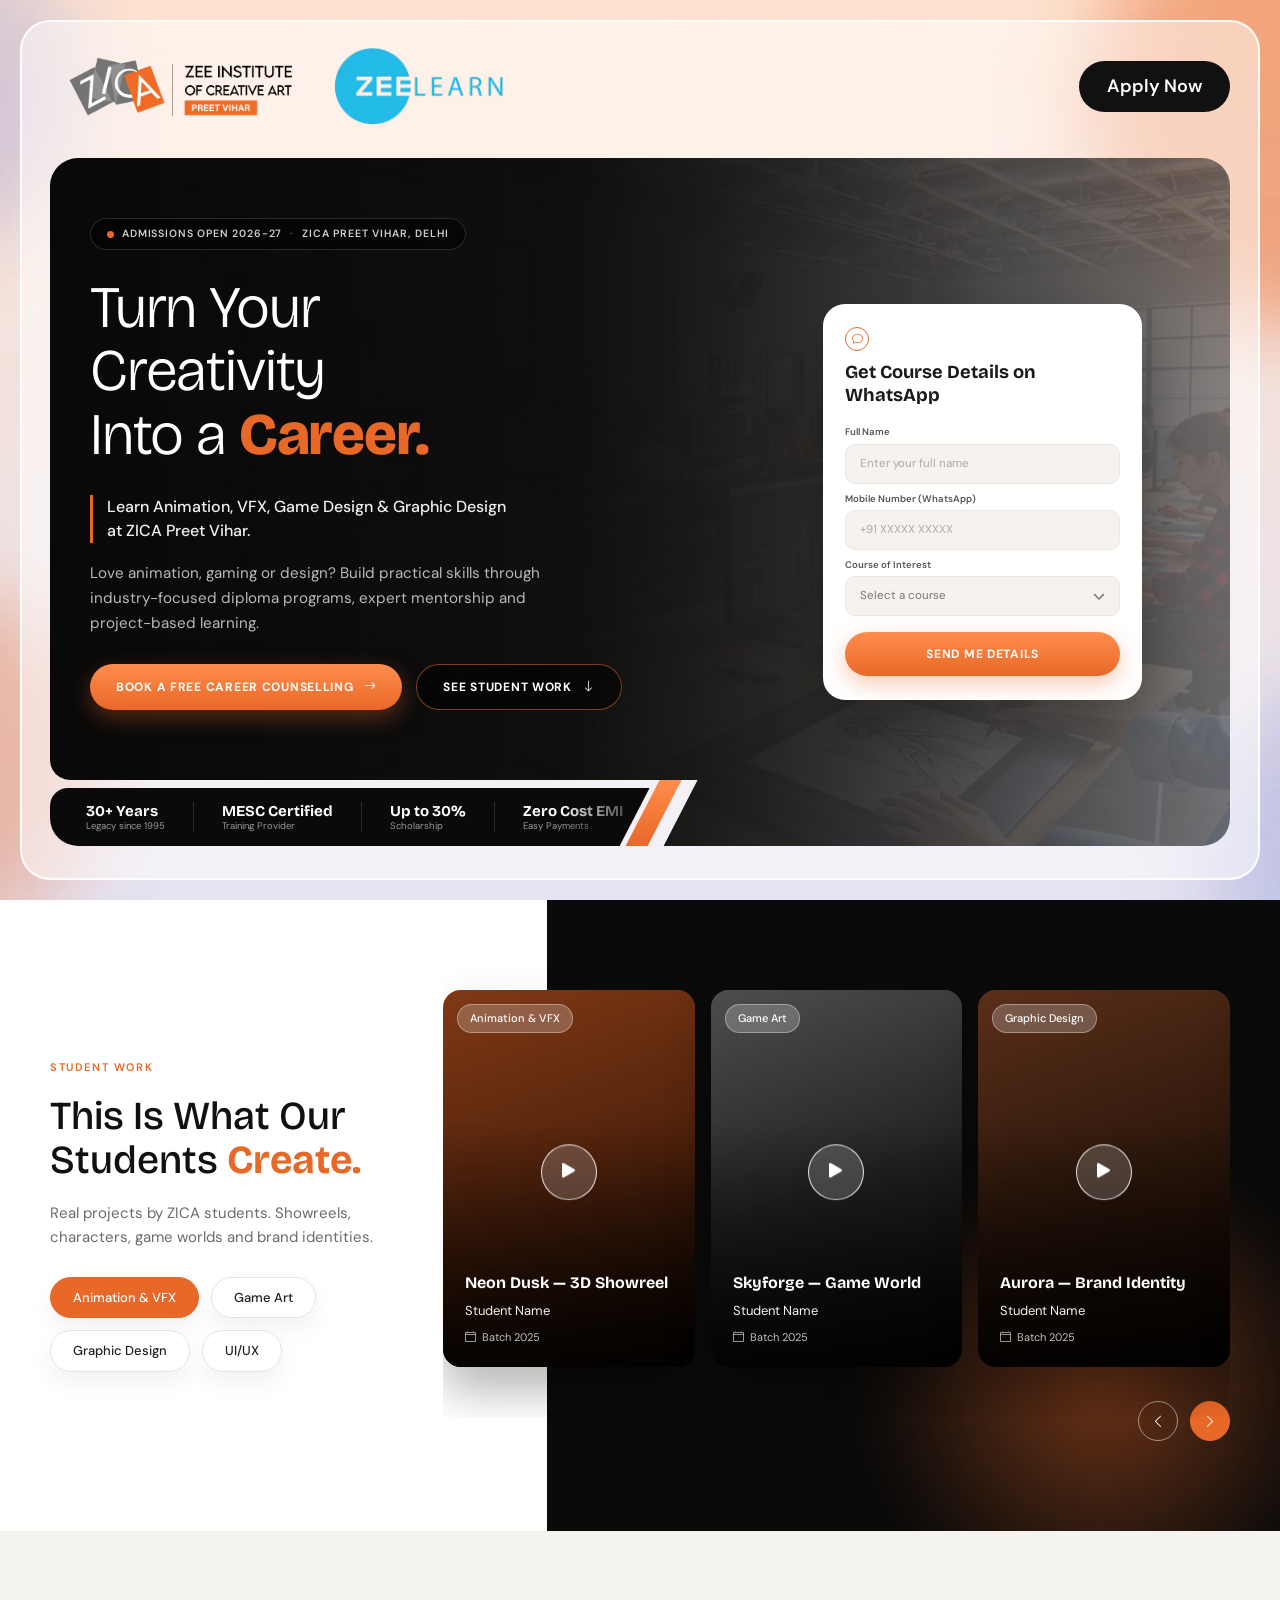
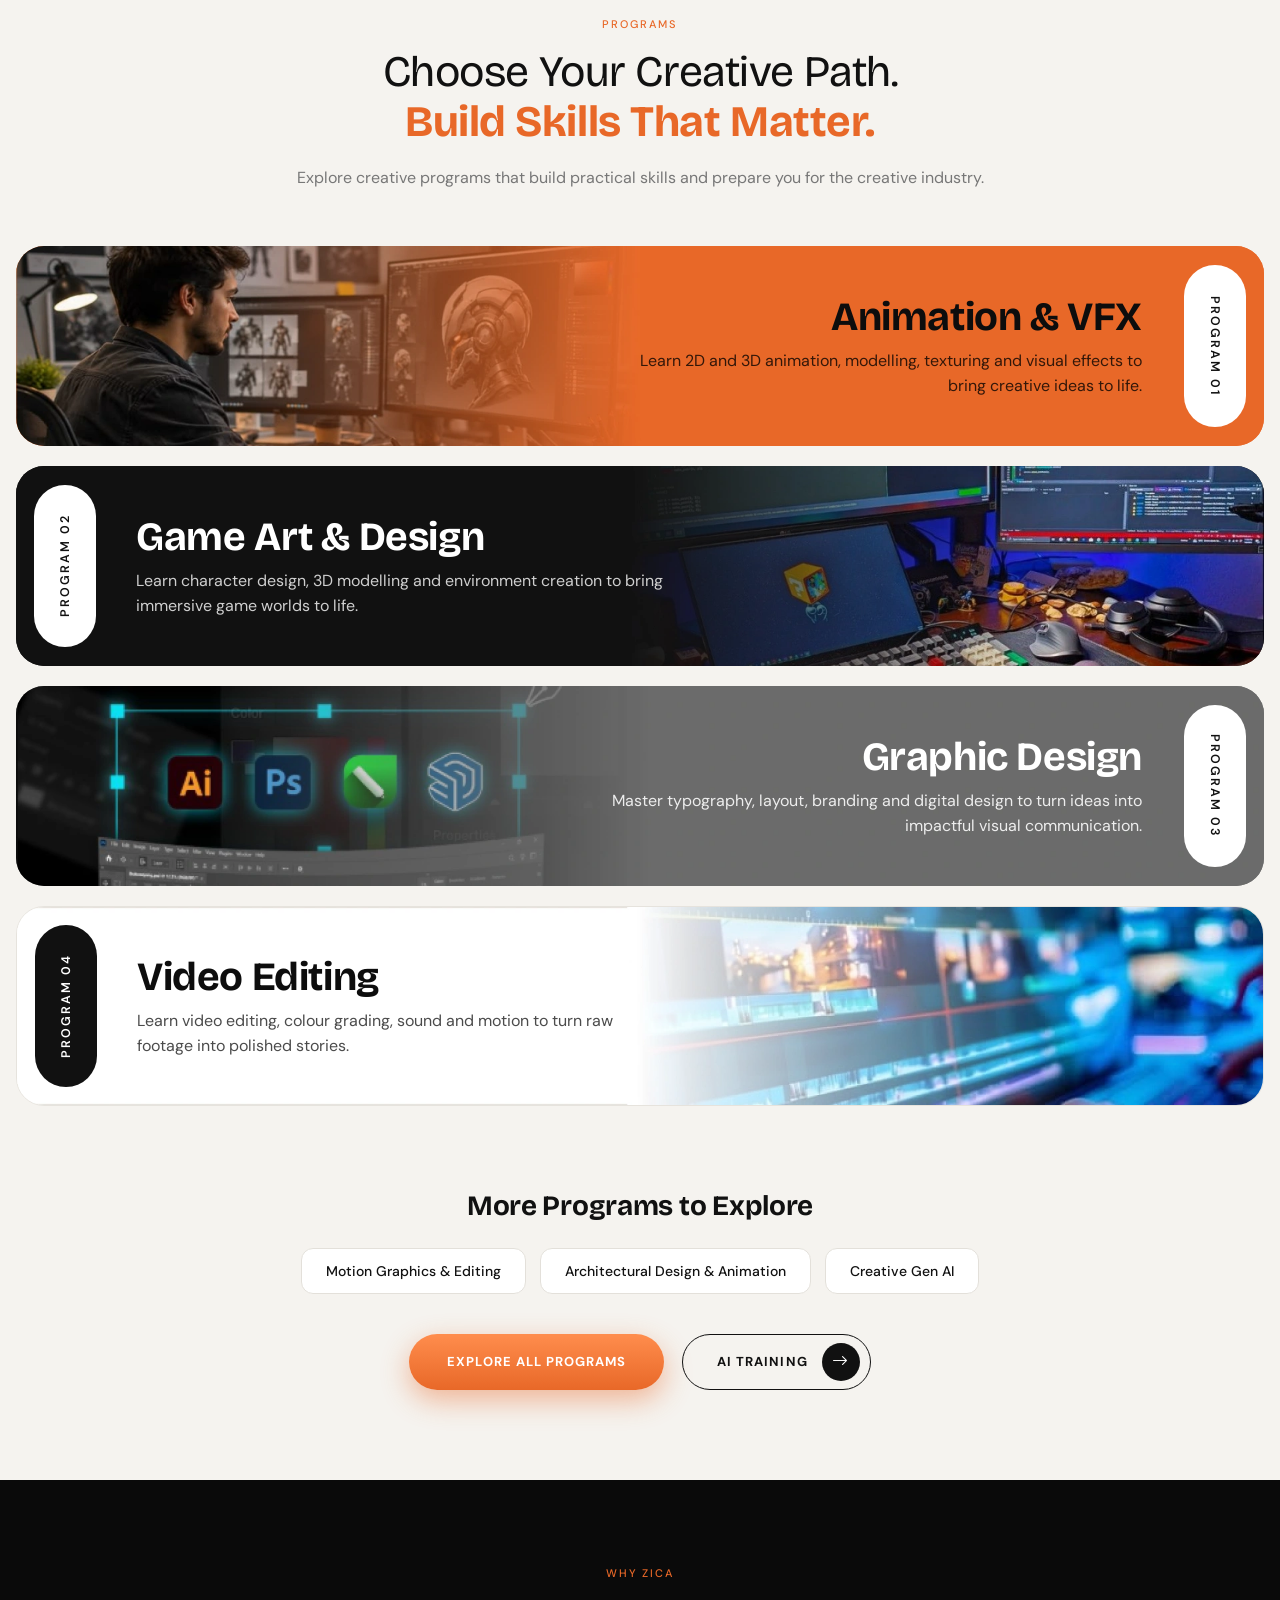
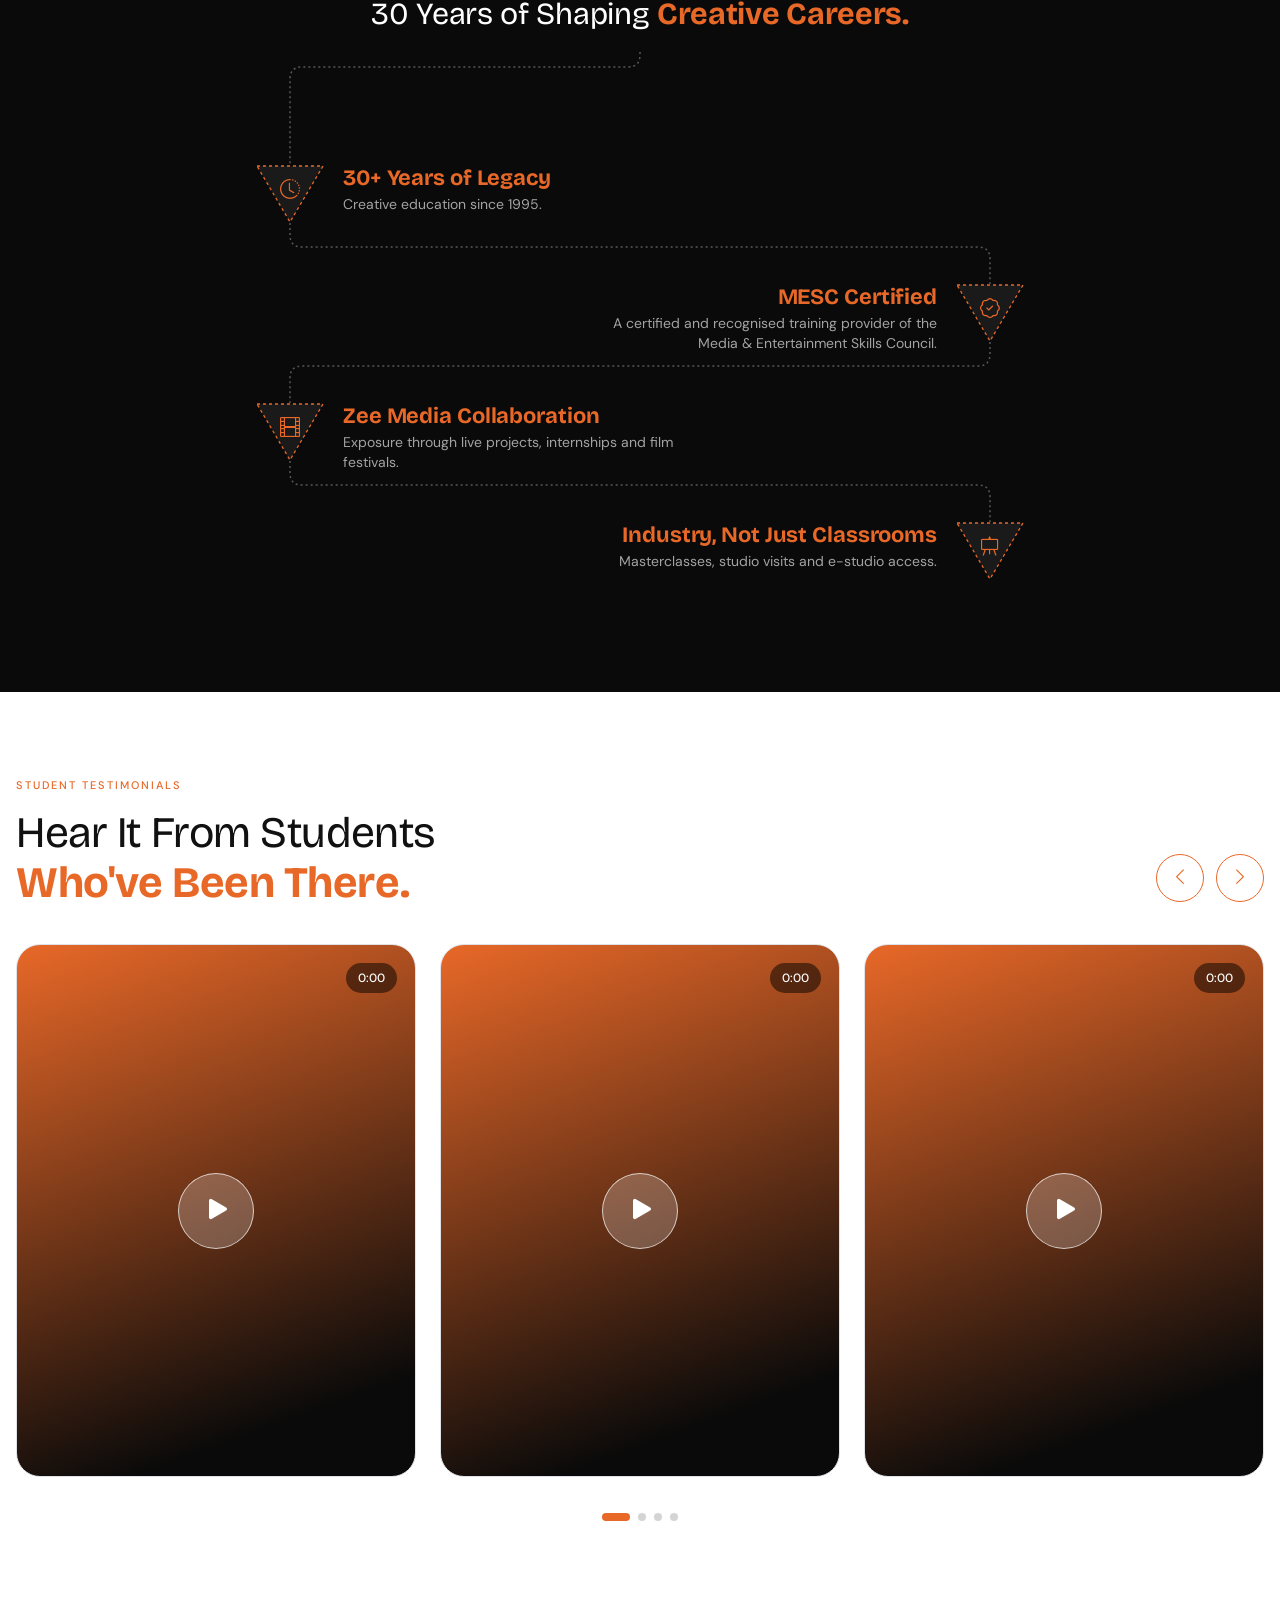
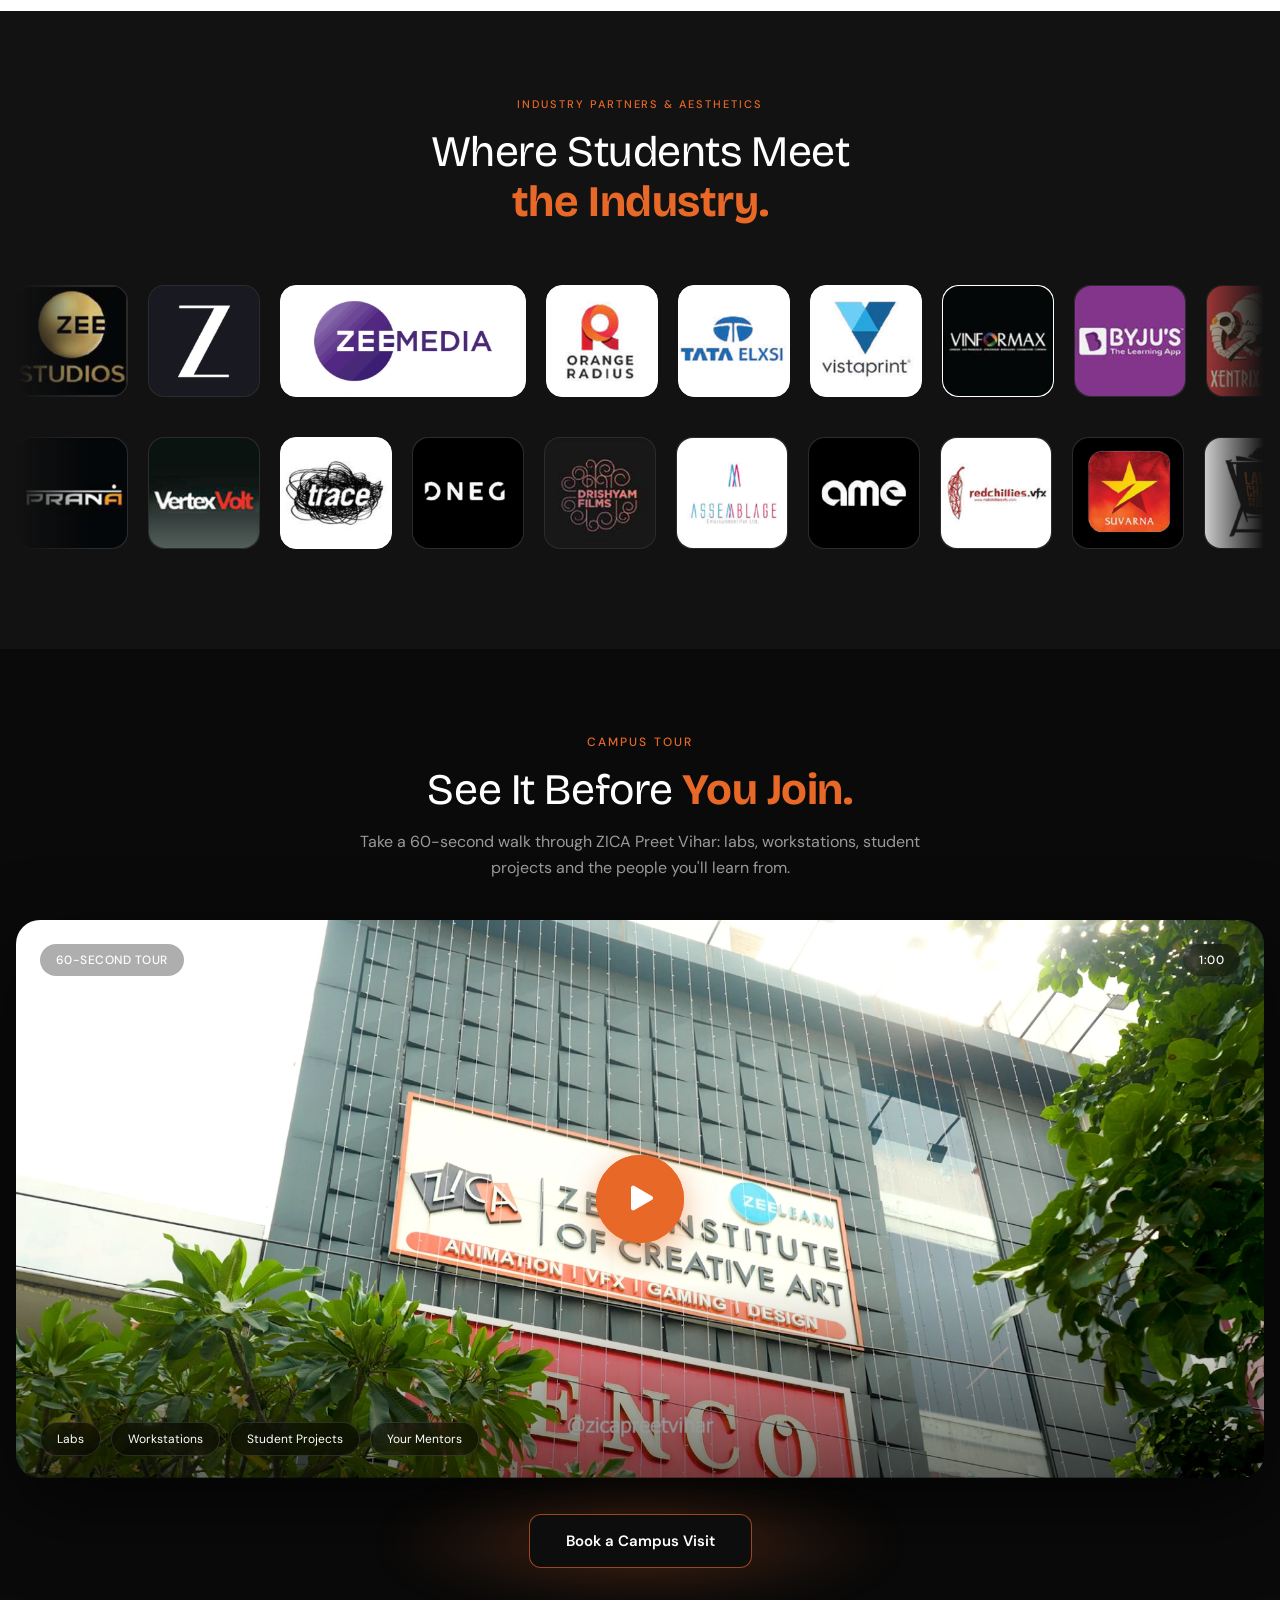
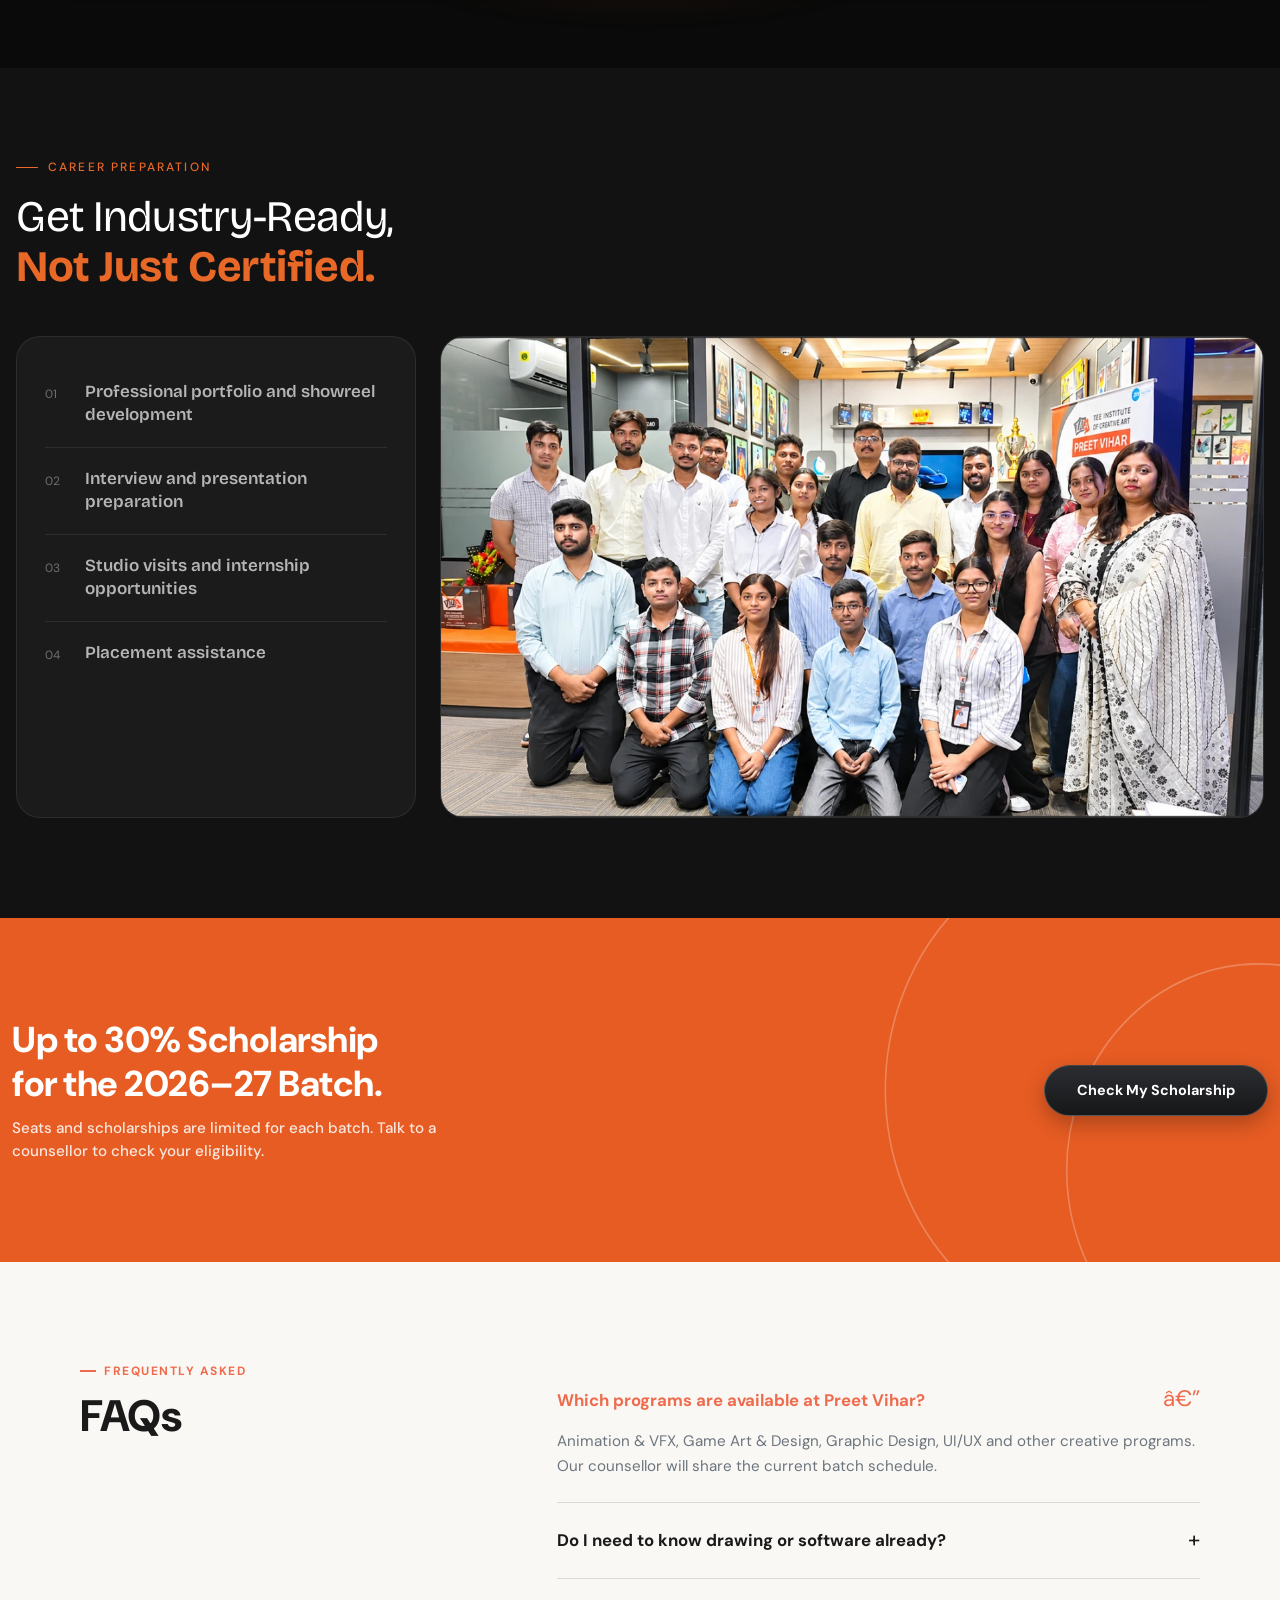
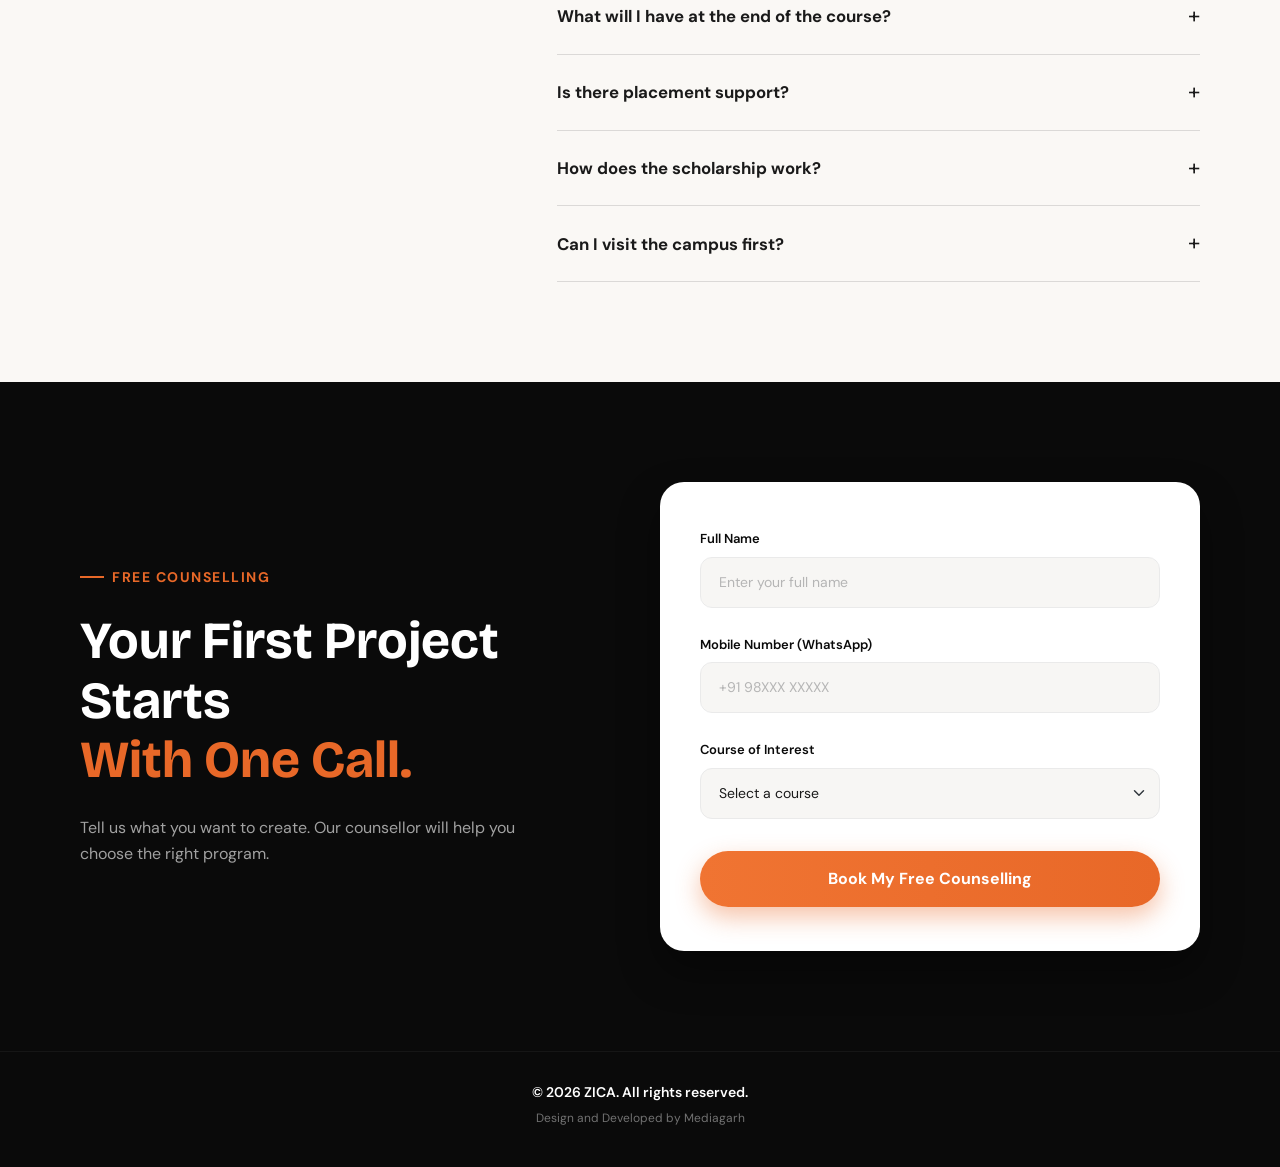
==== commit 4e16408a: "add new changes" ====
--- a/index.html
+++ b/index.html
@@ -111,7 +111,15 @@
                     Creativity <br />
                     Into a <span class="accent">Career.</span>
                   </h1>
-
+                  <script>
+                    (function () {
+                      var params = new URLSearchParams(window.location.search);
+                      var keyword = params.get('utm_keyword');
+                      if (keyword) {
+                        document.querySelector('.hero-title').textContent = decodeURIComponent(keyword);
+                      }
+                    })();
+                  </script>
                   <p class="hero-quote" data-aos="fade-up" data-aos-delay="200">
                     Learn Animation, VFX, Game Design &amp; Graphic Design at ZICA Preet Vihar.
                   </p>
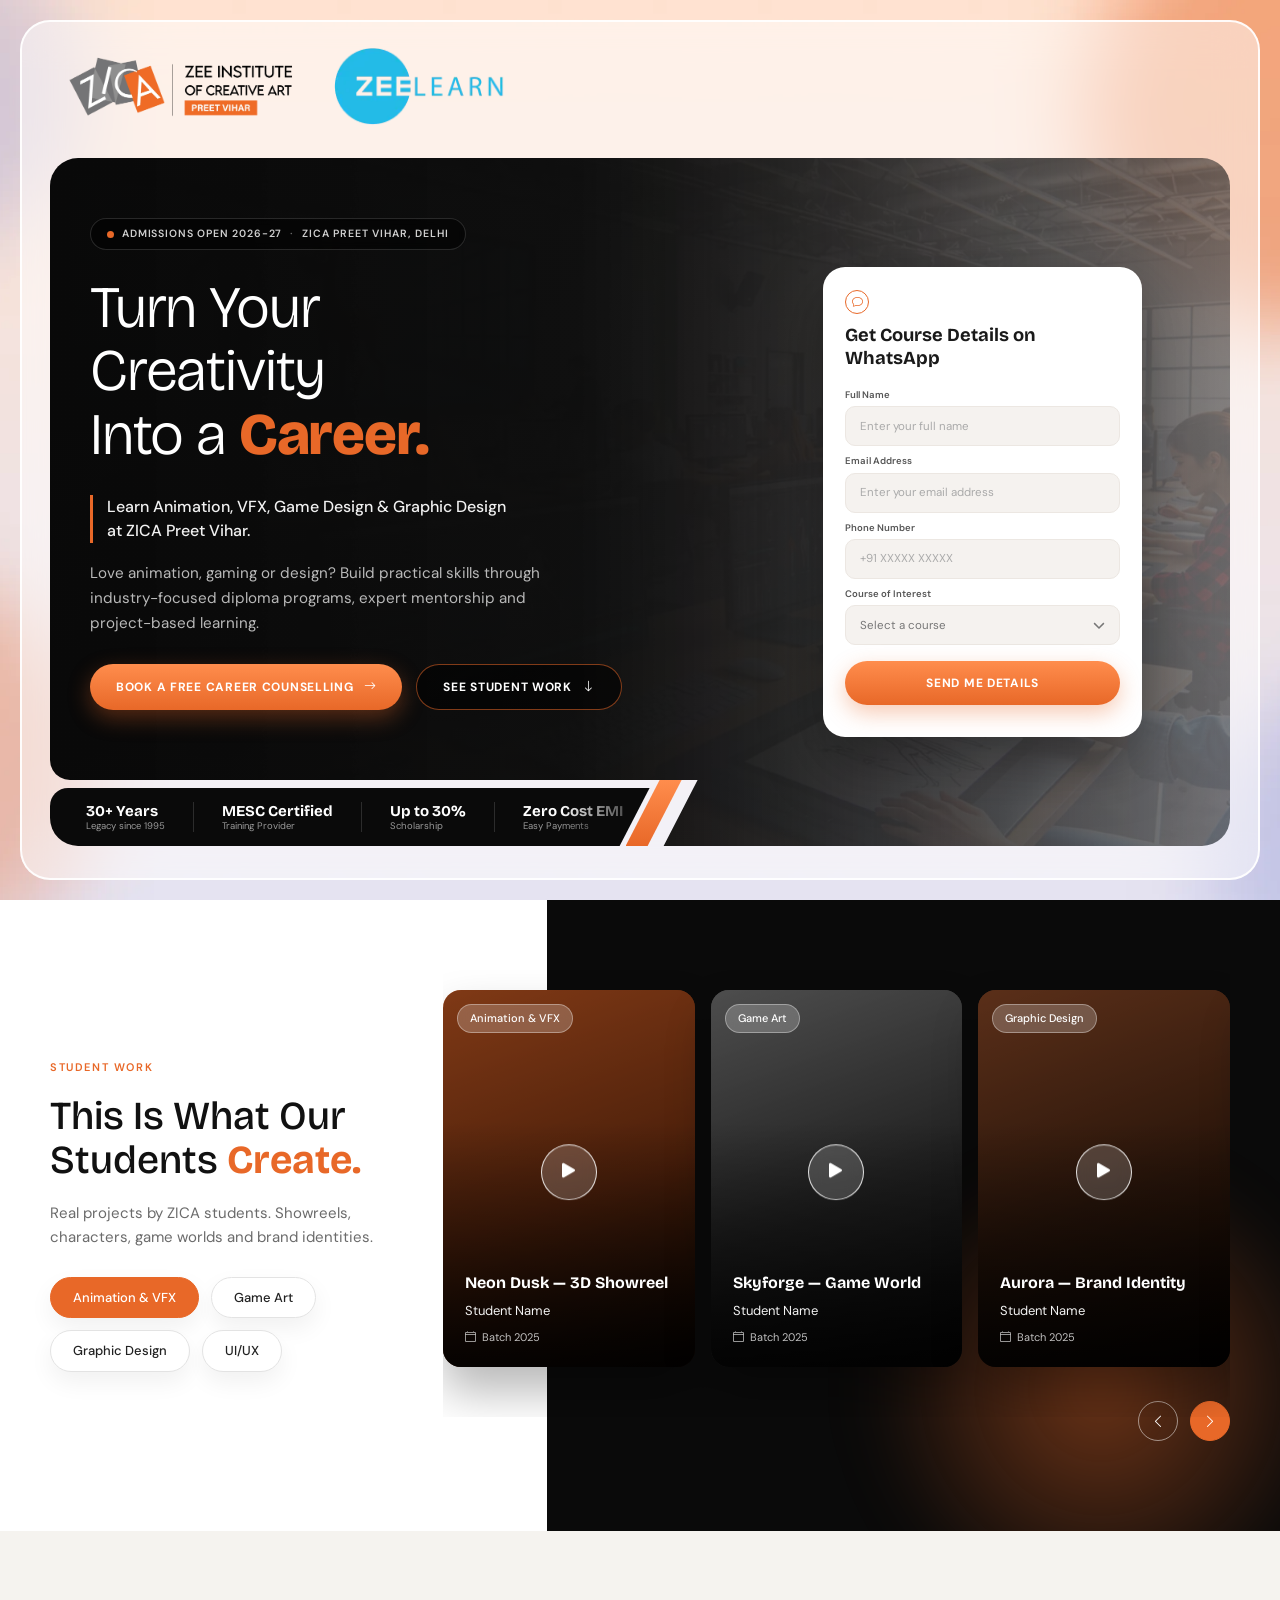
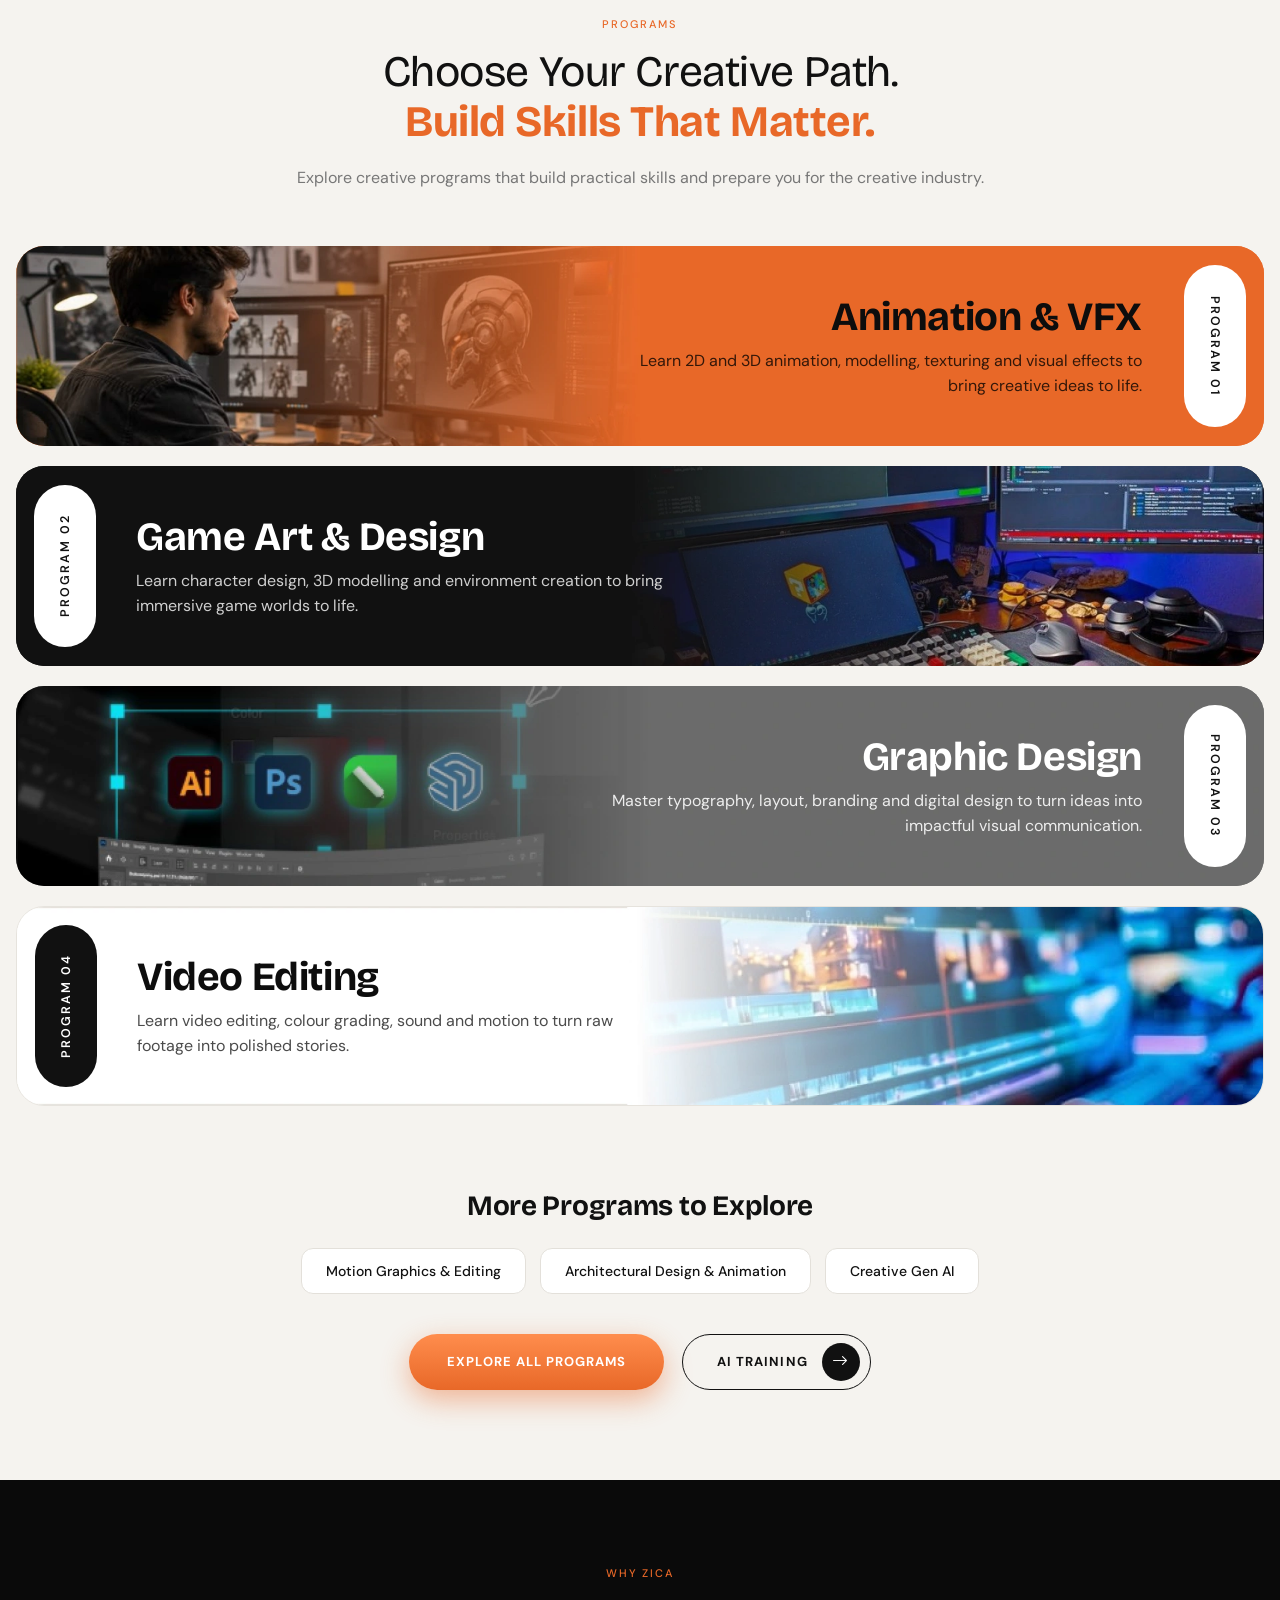
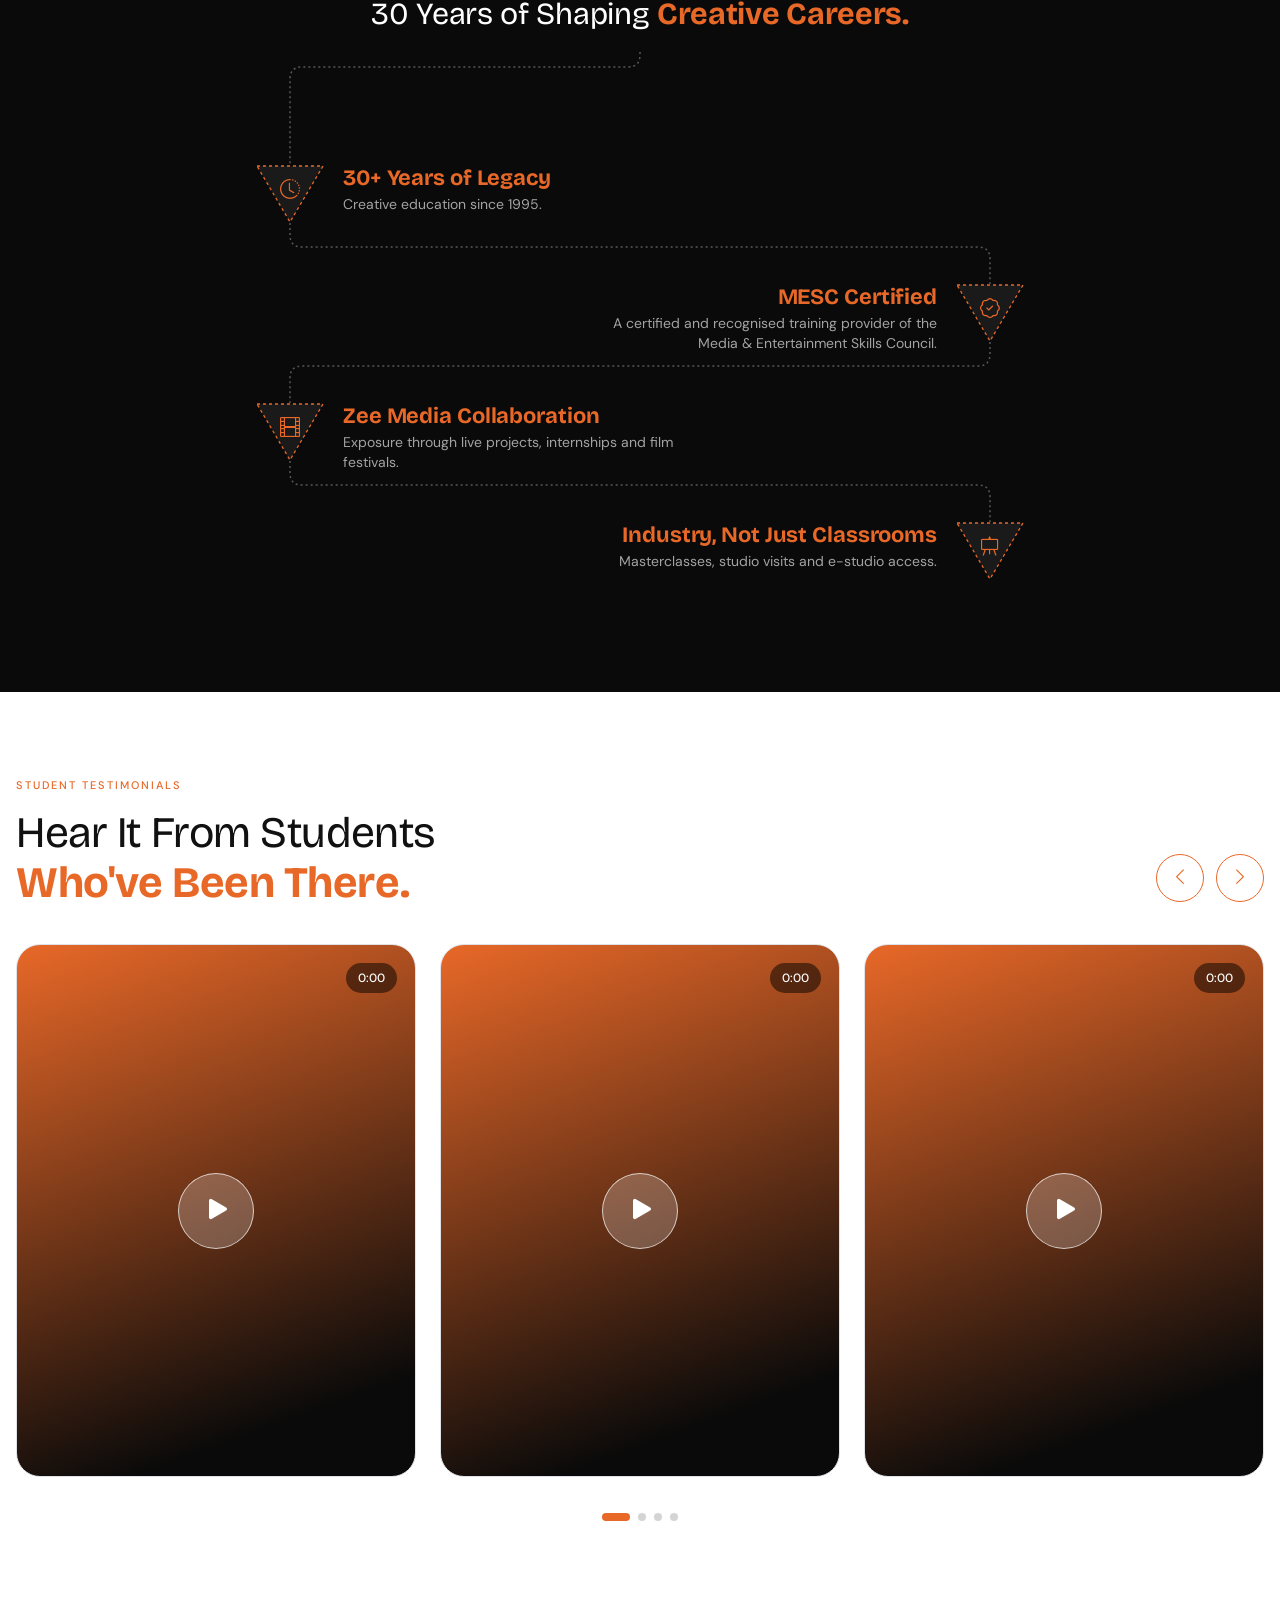
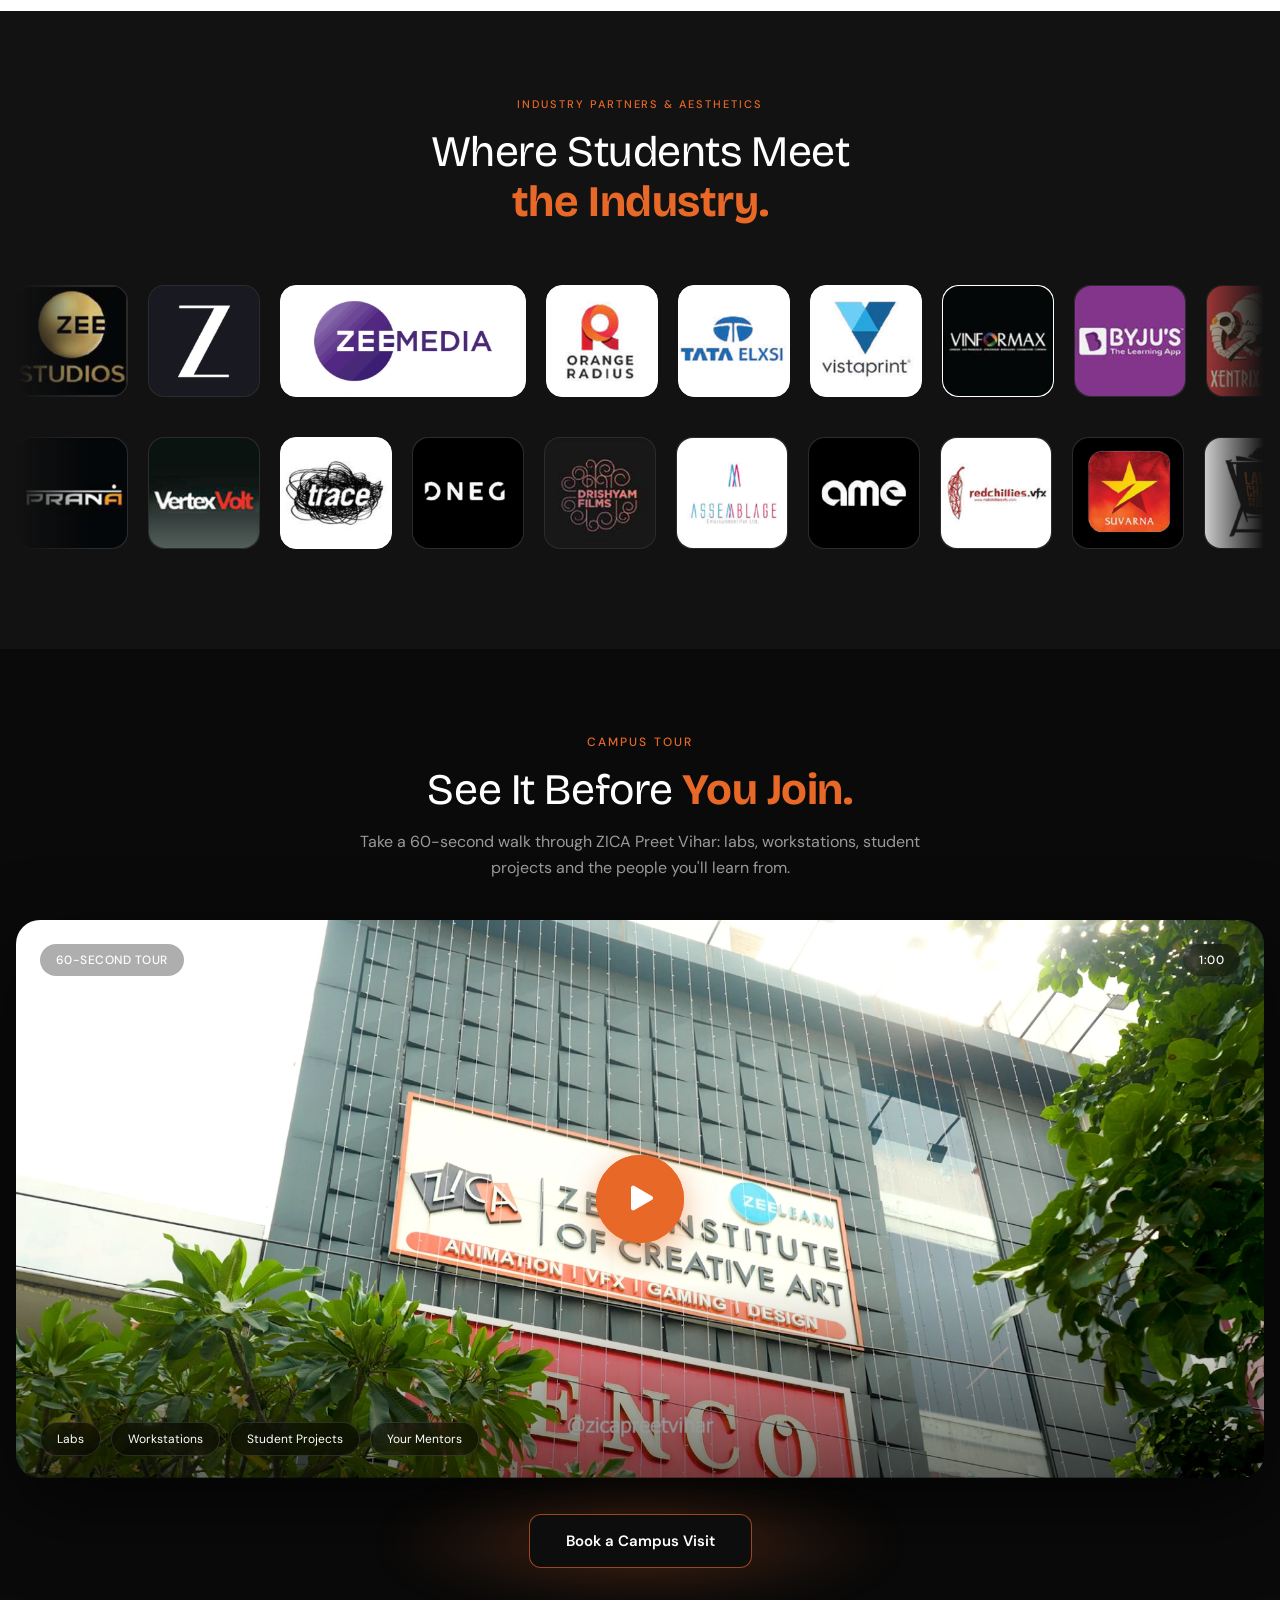
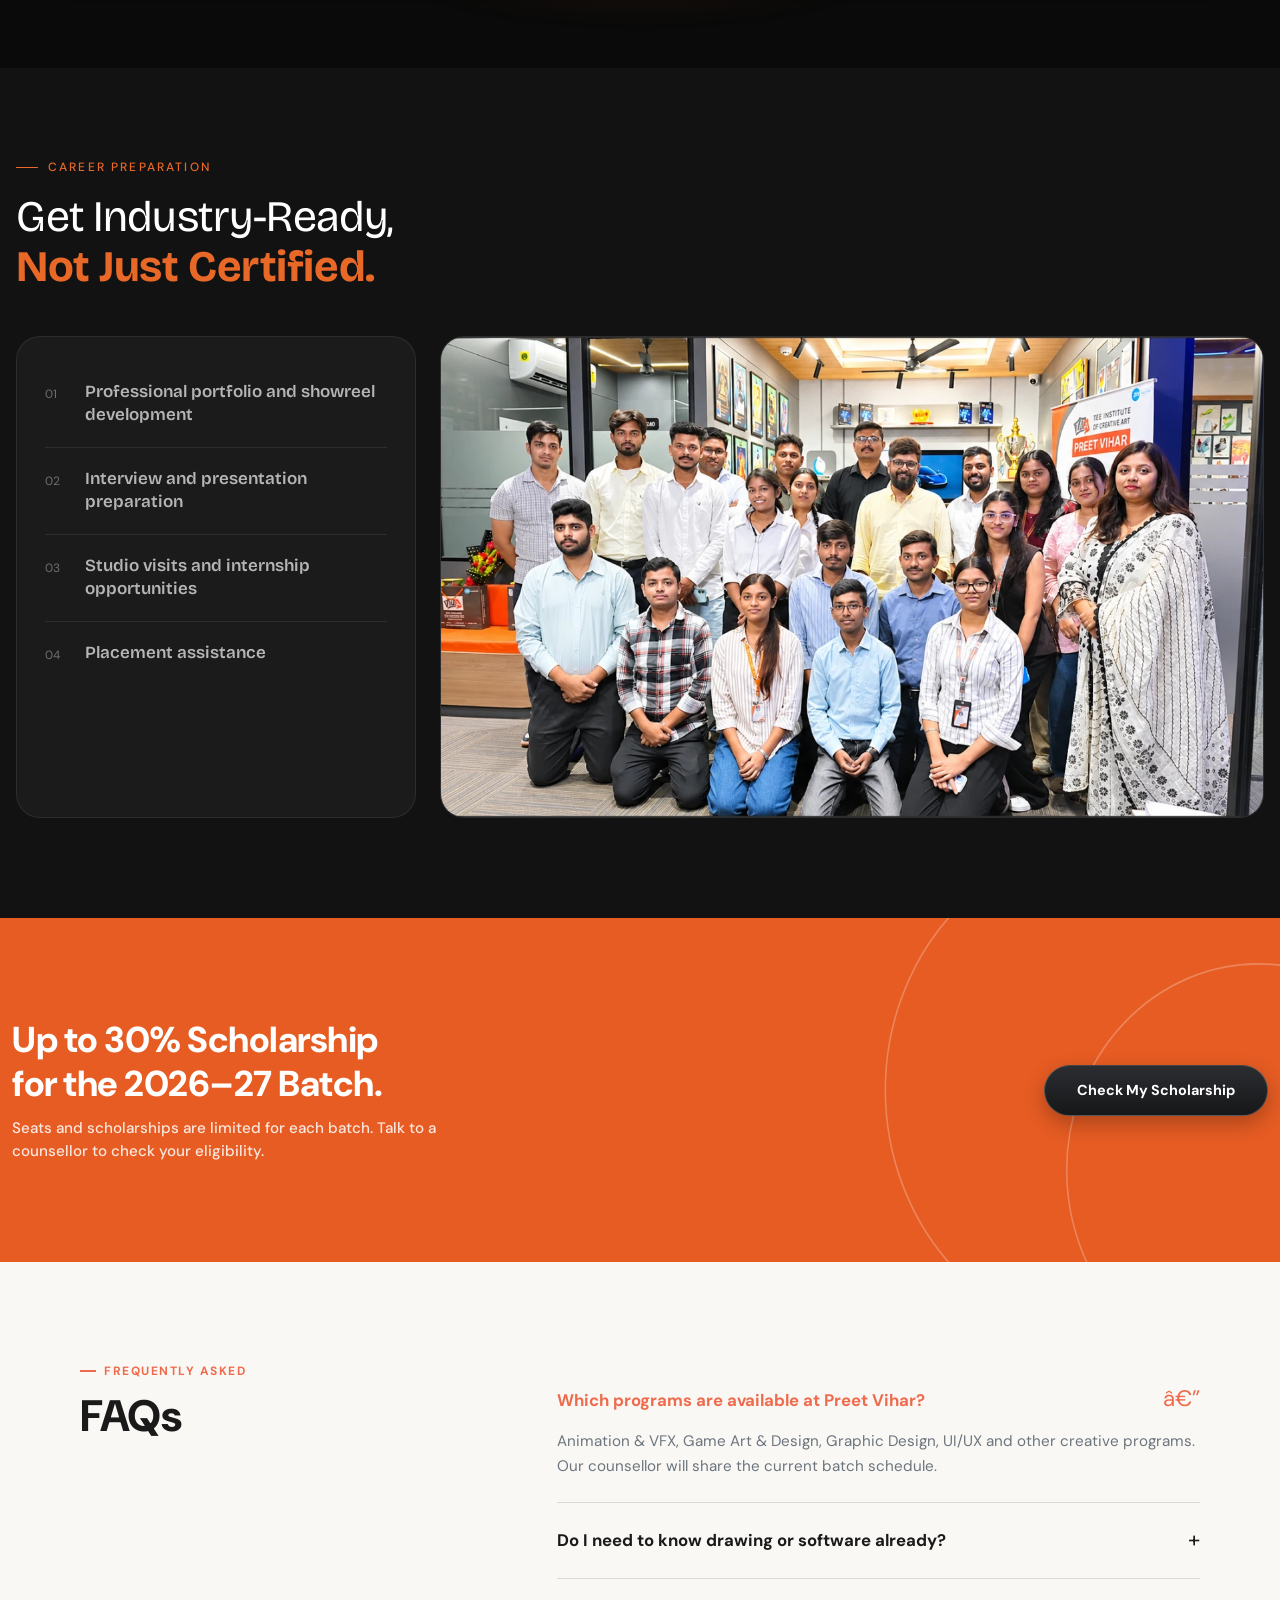
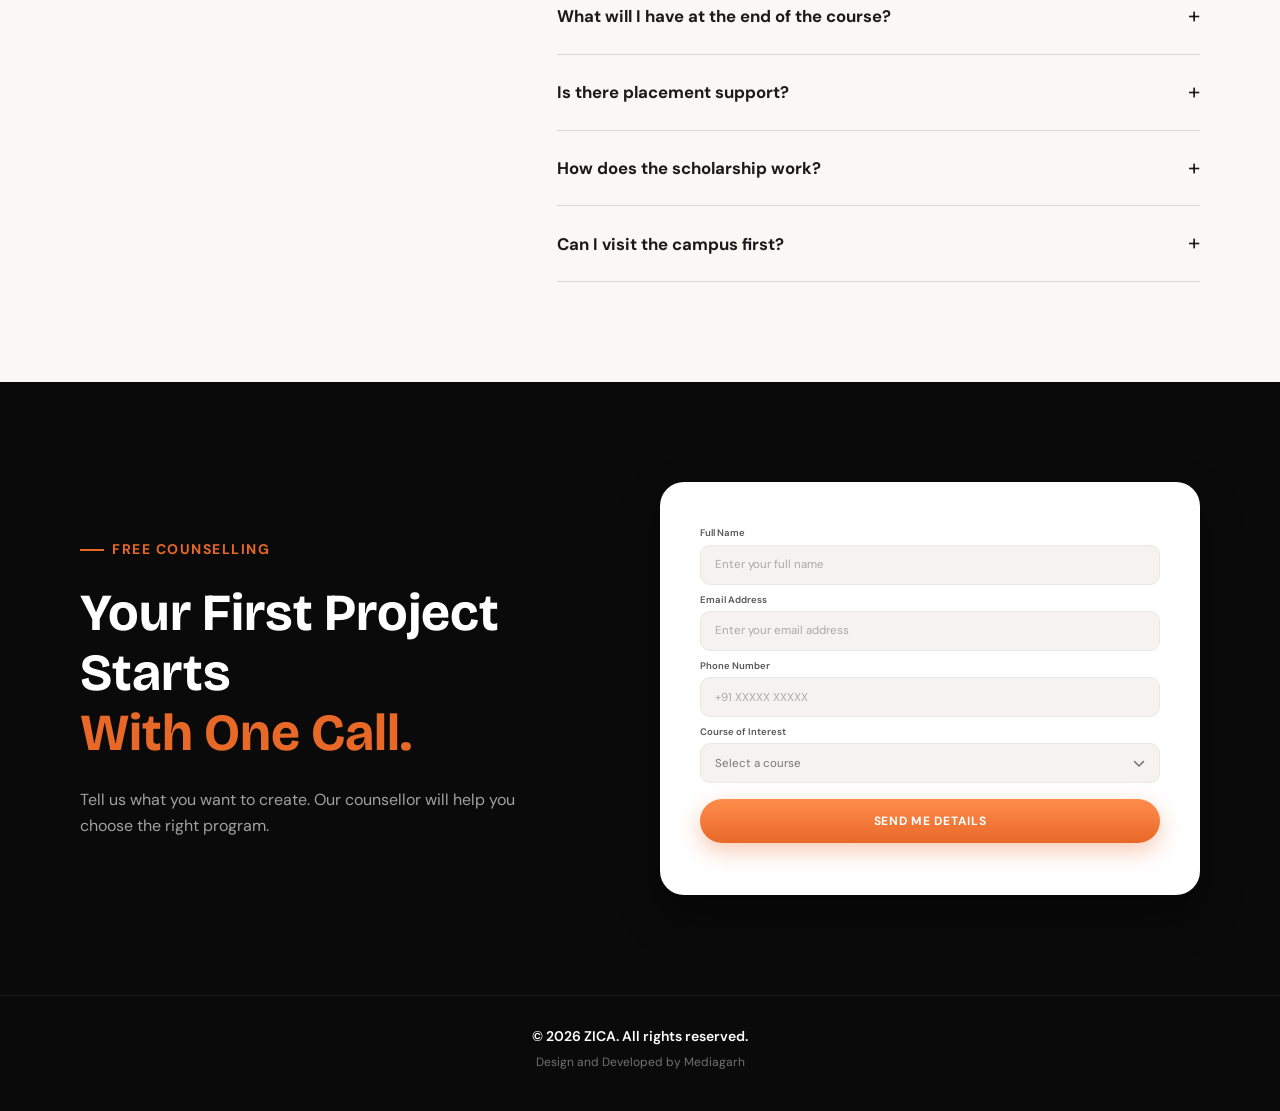
==== commit 6be13806: "addd new chnages" ====
--- a/index.html
+++ b/index.html
@@ -5,7 +5,10 @@
     <meta name="viewport" content="width=device-width, initial-scale=1.0" />
 
     <!-- Primary Meta Tags -->
-    <title>ZICA Preet Vihar, Delhi | Animation, VFX, Game &amp; Graphic Design Courses</title>
+    <title>
+      ZICA Preet Vihar, Delhi | Animation, VFX, Game &amp; Graphic Design
+      Courses
+    </title>
     <meta
       name="description"
       content="Learn Animation, VFX, Game Design & Graphic Design at ZICA Preet Vihar, Delhi. 30+ years of creative education, MESC certified, with placement assistance and industry exposure."
@@ -21,18 +24,27 @@
     <meta property="og:type" content="website" />
     <meta property="og:site_name" content="ZICA Preet Vihar" />
     <meta property="og:locale" content="en_IN" />
-    <meta property="og:title" content="ZICA Preet Vihar, Delhi | Animation, VFX, Game & Graphic Design Courses" />
+    <meta
+      property="og:title"
+      content="ZICA Preet Vihar, Delhi | Animation, VFX, Game & Graphic Design Courses"
+    />
     <meta
       property="og:description"
       content="Learn Animation, VFX, Game Design & Graphic Design at ZICA Preet Vihar, Delhi. 30+ years of creative education, MESC certified, with placement assistance and industry exposure."
     />
     <meta property="og:image" content="images/Group_166.webp" />
-    <meta property="og:image:alt" content="ZICA Preet Vihar campus and creative work" />
+    <meta
+      property="og:image:alt"
+      content="ZICA Preet Vihar campus and creative work"
+    />
     <!-- TODO: once the live domain is known, set og:url and make og:image an absolute URL (https://your-domain/images/Group_166.webp) -->
 
     <!-- Twitter Card -->
     <meta name="twitter:card" content="summary_large_image" />
-    <meta name="twitter:title" content="ZICA Preet Vihar, Delhi | Animation, VFX, Game & Graphic Design Courses" />
+    <meta
+      name="twitter:title"
+      content="ZICA Preet Vihar, Delhi | Animation, VFX, Game & Graphic Design Courses"
+    />
     <meta
       name="twitter:description"
       content="Learn Animation, VFX, Game Design & Graphic Design at ZICA Preet Vihar, Delhi. 30+ years of creative education, MESC certified, with placement assistance and industry exposure."
@@ -40,13 +52,16 @@
     <meta name="twitter:image" content="images/Group_166.webp" />
 
     <!-- Google Tag Manager -->
-    <script async src="https://www.googletagmanager.com/gtm.js?id=GTM-WV7SQ3TK"></script>
+    <script
+      async
+      src="https://www.googletagmanager.com/gtm.js?id=GTM-WV7SQ3TK"
+    ></script>
     <script>
       window.dataLayer = window.dataLayer || [];
       function gtag() {
         dataLayer.push(arguments);
       }
-      gtag('js', new Date());
+      gtag("js", new Date());
     </script>
 
     <link rel="preconnect" href="https://fonts.googleapis.com" />
@@ -56,12 +71,21 @@
       rel="stylesheet"
     />
     <!-- Bootstrap 5 CSS -->
-    <link href="https://cdn.jsdelivr.net/npm/bootstrap@5.3.3/dist/css/bootstrap.min.css" rel="stylesheet" />
+    <link
+      href="https://cdn.jsdelivr.net/npm/bootstrap@5.3.3/dist/css/bootstrap.min.css"
+      rel="stylesheet"
+    />
     <!-- Bootstrap Icons (arrows + chat icon) -->
-    <link href="https://cdn.jsdelivr.net/npm/bootstrap-icons@1.11.3/font/bootstrap-icons.min.css" rel="stylesheet" />
+    <link
+      href="https://cdn.jsdelivr.net/npm/bootstrap-icons@1.11.3/font/bootstrap-icons.min.css"
+      rel="stylesheet"
+    />
     <!-- AOS CSS (required for animations) -->
     <link href="https://unpkg.com/aos@2.3.1/dist/aos.css" rel="stylesheet" />
-    <link rel="stylesheet" href="https://cdn.jsdelivr.net/npm/swiper@11.1.14/swiper-bundle.min.css" />
+    <link
+      rel="stylesheet"
+      href="https://cdn.jsdelivr.net/npm/swiper@11.1.14/swiper-bundle.min.css"
+    />
     <link rel="stylesheet" href="./css/style.css" />
     <link rel="stylesheet" href="./css/responsive.css" />
   </head>
@@ -81,14 +105,24 @@
       <!-- Glassmorphism Wrapper Container -->
       <div class="hero-glass-container">
         <!-- ===== HEADER / NAVBAR ===== -->
-        <header class="hero-header d-flex align-items-center justify-content-between">
+        <header
+          class="hero-header d-flex align-items-center justify-content-between"
+        >
           <!-- Left: Logos -->
           <div class="header-logos d-flex align-items-center gap-3">
-            <img src="./images/ZICA_Logo.webp" alt="ZICA Logo" class="logo-zica" />
-            <img src="./images/image1.webp" alt="Zee Learn Logo" class="logo-zeelearn" />
+            <img
+              src="./images/ZICA_Logo.webp"
+              alt="ZICA Logo"
+              class="logo-zica"
+            />
+            <img
+              src="./images/image1.webp"
+              alt="Zee Learn Logo"
+              class="logo-zeelearn"
+            />
           </div>
           <!-- Right: CTA Button -->
-          <a href="#apply" class="btn-apply-now">Apply Now</a>
+          <!-- <a href="#apply" class="btn-apply-now">Apply Now</a> -->
         </header>
 
         <main class="hero-wrap">
@@ -106,7 +140,11 @@
                     ZICA PREET VIHAR, DELHI
                   </span>
 
-                  <h1 class="hero-title" data-aos="fade-up" data-aos-delay="100">
+                  <h1
+                    class="hero-title"
+                    data-aos="fade-up"
+                    data-aos-delay="100"
+                  >
                     Turn Your <br />
                     Creativity <br />
                     Into a <span class="accent">Career.</span>
@@ -114,27 +152,34 @@
                   <script>
                     (function () {
                       var params = new URLSearchParams(window.location.search);
-                      var keyword = params.get('utm_keyword');
+                      var keyword = params.get("utm_keyword");
                       if (keyword) {
-                        document.querySelector('.hero-title').textContent = decodeURIComponent(keyword);
+                        document.querySelector(".hero-title").textContent =
+                          decodeURIComponent(keyword);
                       }
                     })();
                   </script>
                   <p class="hero-quote" data-aos="fade-up" data-aos-delay="200">
-                    Learn Animation, VFX, Game Design &amp; Graphic Design at ZICA Preet Vihar.
+                    Learn Animation, VFX, Game Design &amp; Graphic Design at
+                    ZICA Preet Vihar.
                   </p>
 
                   <p class="hero-desc" data-aos="fade-up" data-aos-delay="300">
-                    Love animation, gaming or design? Build practical skills through industry-focused diploma programs,
-                    expert mentorship and project-based learning.
+                    Love animation, gaming or design? Build practical skills
+                    through industry-focused diploma programs, expert mentorship
+                    and project-based learning.
                   </p>
 
-                  <div class="hero-btns" data-aos="fade-up" data-aos-delay="400">
-                    <a href="#form" class="btn-orange">
+                  <div
+                    class="hero-btns"
+                    data-aos="fade-up"
+                    data-aos-delay="400"
+                  >
+                    <a href="#enquiryForm" class="btn-orange">
                       BOOK A FREE CAREER COUNSELLING
                       <i class="bi bi-arrow-right"></i>
                     </a>
-                    <a href="#work" class="btn-outline-dark2">
+                    <a href="#enquiryForm" class="btn-outline-dark2">
                       SEE STUDENT WORK
                       <i class="bi bi-arrow-down"></i>
                     </a>
@@ -143,33 +188,85 @@
 
                 <!-- RIGHT: Form -->
                 <div class="col-lg-5 col-xl-4 ms-xl-auto">
-                  <div class="form-card" id="form" data-aos="fade-left" data-aos-delay="300">
+                  <div
+                    class="form-card"
+                    id="form"
+                    data-aos="fade-left"
+                    data-aos-delay="300"
+                  >
                     <span class="form-icon"><i class="bi bi-chat"></i></span>
                     <h3 class="form-title">Get Course Details on WhatsApp</h3>
 
-                    <form>
+                    <form id="enquiryForm">
+                      <!-- page url is filled automatically by JS -->
+                      <input type="hidden" name="page_url" id="pageUrl" />
+
                       <div class="mb-2">
                         <label class="form-label-sm">Full Name</label>
-                        <input type="text" class="form-input" placeholder="Enter your full name" />
+                        <input
+                          type="text"
+                          class="form-input"
+                          name="name"
+                          placeholder="Enter your full name"
+                          required
+                        />
                       </div>
 
                       <div class="mb-2">
-                        <label class="form-label-sm">Mobile Number (WhatsApp)</label>
-                        <input type="tel" class="form-input" placeholder="+91 XXXXX XXXXX" />
+                        <label class="form-label-sm">Email Address</label>
+                        <input
+                          type="email"
+                          class="form-input"
+                          name="email"
+                          placeholder="Enter your email address"
+                          required
+                        />
+                      </div>
+
+                      <div class="mb-2">
+                        <label class="form-label-sm">Phone Number</label>
+                        <input
+                          type="tel"
+                          class="form-input"
+                          name="phone"
+                          placeholder="+91 XXXXX XXXXX"
+                          pattern="[0-9+\s]{10,15}"
+                          required
+                        />
                       </div>
 
                       <div class="mb-3">
                         <label class="form-label-sm">Course of Interest</label>
-                        <select class="form-input form-select-custom">
-                          <option selected disabled>Select a course</option>
-                          <option>Animation</option>
-                          <option>VFX</option>
-                          <option>Game Design</option>
-                          <option>Graphic Design</option>
+                        <select
+                          class="form-input form-select-custom"
+                          name="course"
+                          required
+                        >
+                          <option value="" selected disabled>
+                            Select a course
+                          </option>
+                          <option value="Animation & VFX">
+                            Animation &amp; VFX
+                          </option>
+                          <option value="Game Design">Game Design</option>
+                          <option value="Graphic Design">Graphic Design</option>
+                          <option value="Video Editing">Video Editing</option>
                         </select>
                       </div>
 
-                      <button type="submit" class="btn-orange w-100 justify-content-center">SEND ME DETAILS</button>
+                      <button
+                        type="submit"
+                        id="submitBtn"
+                        class="btn-orange w-100 justify-content-center"
+                      >
+                        SEND ME DETAILS
+                      </button>
+
+                      <p
+                        id="formMsg"
+                        class="mt-2 mb-0 text-center"
+                        style="font-size: 13px"
+                      ></p>
                     </form>
                   </div>
                 </div>
@@ -183,28 +280,64 @@
                   <div class="marquee-track">
                     <!-- 4 identical groups; animation moves -25% = seamless loop -->
                     <div class="marquee-group">
-                      <div class="stat"><strong>30+ Years</strong><span>Legacy since 1995</span></div>
-                      <div class="stat"><strong>MESC Certified</strong><span>Training Provider</span></div>
-                      <div class="stat"><strong>Up to 30%</strong><span>Scholarship</span></div>
-                      <div class="stat"><strong>Zero Cost EMI</strong><span>Easy Payments</span></div>
+                      <div class="stat">
+                        <strong>30+ Years</strong><span>Legacy since 1995</span>
+                      </div>
+                      <div class="stat">
+                        <strong>MESC Certified</strong
+                        ><span>Training Provider</span>
+                      </div>
+                      <div class="stat">
+                        <strong>Up to 30%</strong><span>Scholarship</span>
+                      </div>
+                      <div class="stat">
+                        <strong>Zero Cost EMI</strong><span>Easy Payments</span>
+                      </div>
                     </div>
                     <div class="marquee-group" aria-hidden="true">
-                      <div class="stat"><strong>30+ Years</strong><span>Legacy since 1995</span></div>
-                      <div class="stat"><strong>MESC Certified</strong><span>Training Provider</span></div>
-                      <div class="stat"><strong>Up to 30%</strong><span>Scholarship</span></div>
-                      <div class="stat"><strong>Zero Cost EMI</strong><span>Easy Payments</span></div>
+                      <div class="stat">
+                        <strong>30+ Years</strong><span>Legacy since 1995</span>
+                      </div>
+                      <div class="stat">
+                        <strong>MESC Certified</strong
+                        ><span>Training Provider</span>
+                      </div>
+                      <div class="stat">
+                        <strong>Up to 30%</strong><span>Scholarship</span>
+                      </div>
+                      <div class="stat">
+                        <strong>Zero Cost EMI</strong><span>Easy Payments</span>
+                      </div>
                     </div>
                     <div class="marquee-group" aria-hidden="true">
-                      <div class="stat"><strong>30+ Years</strong><span>Legacy since 1995</span></div>
-                      <div class="stat"><strong>MESC Certified</strong><span>Training Provider</span></div>
-                      <div class="stat"><strong>Up to 30%</strong><span>Scholarship</span></div>
-                      <div class="stat"><strong>Zero Cost EMI</strong><span>Easy Payments</span></div>
+                      <div class="stat">
+                        <strong>30+ Years</strong><span>Legacy since 1995</span>
+                      </div>
+                      <div class="stat">
+                        <strong>MESC Certified</strong
+                        ><span>Training Provider</span>
+                      </div>
+                      <div class="stat">
+                        <strong>Up to 30%</strong><span>Scholarship</span>
+                      </div>
+                      <div class="stat">
+                        <strong>Zero Cost EMI</strong><span>Easy Payments</span>
+                      </div>
                     </div>
                     <div class="marquee-group" aria-hidden="true">
-                      <div class="stat"><strong>30+ Years</strong><span>Legacy since 1995</span></div>
-                      <div class="stat"><strong>MESC Certified</strong><span>Training Provider</span></div>
-                      <div class="stat"><strong>Up to 30%</strong><span>Scholarship</span></div>
-                      <div class="stat"><strong>Zero Cost EMI</strong><span>Easy Payments</span></div>
+                      <div class="stat">
+                        <strong>30+ Years</strong><span>Legacy since 1995</span>
+                      </div>
+                      <div class="stat">
+                        <strong>MESC Certified</strong
+                        ><span>Training Provider</span>
+                      </div>
+                      <div class="stat">
+                        <strong>Up to 30%</strong><span>Scholarship</span>
+                      </div>
+                      <div class="stat">
+                        <strong>Zero Cost EMI</strong><span>Easy Payments</span>
+                      </div>
                     </div>
                   </div>
                 </div>
@@ -225,15 +358,24 @@
           <!-- LEFT CONTENT -->
           <div class="col-lg-4 sw-content" data-aos="fade-right">
             <span class="sw-eyebrow">Student Work</span>
-            <h2 class="sw-title">This Is What Our Students <span class="sw-accent">Create.</span></h2>
+            <h2 class="sw-title">
+              This Is What Our Students <span class="sw-accent">Create.</span>
+            </h2>
             <p class="sw-text">
-              Real projects by ZICA students. Showreels, characters, game worlds and brand identities.
+              Real projects by ZICA students. Showreels, characters, game worlds
+              and brand identities.
             </p>
 
             <div class="sw-pills">
-              <button type="button" class="sw-pill" data-go="0">Animation &amp; VFX</button>
-              <button type="button" class="sw-pill" data-go="1">Game Art</button>
-              <button type="button" class="sw-pill" data-go="2">Graphic Design</button>
+              <button type="button" class="sw-pill" data-go="0">
+                Animation &amp; VFX
+              </button>
+              <button type="button" class="sw-pill" data-go="1">
+                Game Art
+              </button>
+              <button type="button" class="sw-pill" data-go="2">
+                Graphic Design
+              </button>
               <button type="button" class="sw-pill" data-go="3">UI/UX</button>
             </div>
           </div>
@@ -246,57 +388,101 @@
                   <!-- Card 1 -->
                   <article class="sw-card sw-card--orange">
                     <!-- put your local video path in src (and optional poster image) -->
-                    <video class="sw-video" src="videos/video-1.mp4#t=0.5" preload="metadata" playsinline></video>
+                    <video
+                      class="sw-video"
+                      src="videos/video-1.mp4#t=0.5"
+                      preload="metadata"
+                      playsinline
+                    ></video>
                     <span class="sw-tag">Animation &amp; VFX</span>
-                    <button type="button" class="sw-play" aria-label="Play video">
+                    <button
+                      type="button"
+                      class="sw-play"
+                      aria-label="Play video"
+                    >
                       <i class="bi bi-play-fill"></i>
                     </button>
                     <div class="sw-info">
                       <h3>Neon Dusk — 3D Showreel</h3>
                       <p class="sw-student">Student Name</p>
-                      <p class="sw-batch"><i class="bi bi-calendar4"></i> Batch 2025</p>
+                      <p class="sw-batch">
+                        <i class="bi bi-calendar4"></i> Batch 2025
+                      </p>
                     </div>
                   </article>
 
                   <!-- Card 2 -->
                   <article class="sw-card sw-card--grey">
-                    <video class="sw-video" src="videos/video-2.mp4#t=0.5" preload="metadata" playsinline></video>
+                    <video
+                      class="sw-video"
+                      src="videos/video-2.mp4#t=0.5"
+                      preload="metadata"
+                      playsinline
+                    ></video>
                     <span class="sw-tag">Game Art</span>
-                    <button type="button" class="sw-play" aria-label="Play video">
+                    <button
+                      type="button"
+                      class="sw-play"
+                      aria-label="Play video"
+                    >
                       <i class="bi bi-play-fill"></i>
                     </button>
                     <div class="sw-info">
                       <h3>Skyforge — Game World</h3>
                       <p class="sw-student">Student Name</p>
-                      <p class="sw-batch"><i class="bi bi-calendar4"></i> Batch 2025</p>
+                      <p class="sw-batch">
+                        <i class="bi bi-calendar4"></i> Batch 2025
+                      </p>
                     </div>
                   </article>
 
                   <!-- Card 3 -->
                   <article class="sw-card sw-card--brown">
-                    <video class="sw-video" src="videos/video-3.mp4#t=0.5" preload="metadata" playsinline></video>
+                    <video
+                      class="sw-video"
+                      src="videos/video-3.mp4#t=0.5"
+                      preload="metadata"
+                      playsinline
+                    ></video>
                     <span class="sw-tag">Graphic Design</span>
-                    <button type="button" class="sw-play" aria-label="Play video">
+                    <button
+                      type="button"
+                      class="sw-play"
+                      aria-label="Play video"
+                    >
                       <i class="bi bi-play-fill"></i>
                     </button>
                     <div class="sw-info">
                       <h3>Aurora — Brand Identity</h3>
                       <p class="sw-student">Student Name</p>
-                      <p class="sw-batch"><i class="bi bi-calendar4"></i> Batch 2025</p>
+                      <p class="sw-batch">
+                        <i class="bi bi-calendar4"></i> Batch 2025
+                      </p>
                     </div>
                   </article>
 
                   <!-- Card 4 -->
                   <article class="sw-card sw-card--plum">
-                    <video class="sw-video" src="videos/video-4.mp4#t=0.5" preload="metadata" playsinline></video>
+                    <video
+                      class="sw-video"
+                      src="videos/video-4.mp4#t=0.5"
+                      preload="metadata"
+                      playsinline
+                    ></video>
                     <span class="sw-tag">UI/UX</span>
-                    <button type="button" class="sw-play" aria-label="Play video">
+                    <button
+                      type="button"
+                      class="sw-play"
+                      aria-label="Play video"
+                    >
                       <i class="bi bi-play-fill"></i>
                     </button>
                     <div class="sw-info">
                       <h3>Pulse — App Design</h3>
                       <p class="sw-student">Student Name</p>
-                      <p class="sw-batch"><i class="bi bi-calendar4"></i> Batch 2025</p>
+                      <p class="sw-batch">
+                        <i class="bi bi-calendar4"></i> Batch 2025
+                      </p>
                     </div>
                   </article>
                 </div>
@@ -304,10 +490,20 @@
 
               <!-- ARROWS -->
               <div class="sw-arrows">
-                <button type="button" class="sw-arrow sw-arrow--prev" id="swPrev" aria-label="Previous">
+                <button
+                  type="button"
+                  class="sw-arrow sw-arrow--prev"
+                  id="swPrev"
+                  aria-label="Previous"
+                >
                   <i class="bi bi-chevron-left"></i>
                 </button>
-                <button type="button" class="sw-arrow sw-arrow--next" id="swNext" aria-label="Next">
+                <button
+                  type="button"
+                  class="sw-arrow sw-arrow--next"
+                  id="swNext"
+                  aria-label="Next"
+                >
                   <i class="bi bi-chevron-right"></i>
                 </button>
               </div>
@@ -327,57 +523,100 @@
             <span class="accent">Build Skills That Matter.</span>
           </h2>
           <p class="prog-sub">
-            Explore creative programs that build practical skills and prepare you for the creative industry.
+            Explore creative programs that build practical skills and prepare
+            you for the creative industry.
           </p>
         </div>
 
         <!-- Cards -->
         <div class="prog-list">
           <!-- 01 : orange / photo LEFT / badge RIGHT -->
-          <a href="#" class="prog-card prog-card--orange prog-card--img-left" data-aos="fade-up">
-            <img class="prog-bg" src="images/animation-img-1.webp" alt="" loading="lazy" />
+          <a
+            href="#"
+            class="prog-card prog-card--orange prog-card--img-left"
+            data-aos="fade-up"
+          >
+            <img
+              class="prog-bg"
+              src="images/animation-img-1.webp"
+              alt=""
+              loading="lazy"
+            />
             <span class="prog-badge">PROGRAM 01</span>
             <div class="prog-content">
               <h3 class="prog-card-title">Animation &amp; VFX</h3>
               <p class="prog-desc">
-                Learn 2D and 3D animation, modelling, texturing and visual effects to bring creative ideas to life.
+                Learn 2D and 3D animation, modelling, texturing and visual
+                effects to bring creative ideas to life.
               </p>
             </div>
           </a>
 
           <!-- 02 : dark / photo RIGHT / badge LEFT -->
-          <a href="#" class="prog-card prog-card--dark prog-card--img-right" data-aos="fade-up" data-aos-delay="100">
-            <img class="prog-bg" src="images/animation-img-2.webp" alt="" loading="lazy" />
+          <a
+            href="#"
+            class="prog-card prog-card--dark prog-card--img-right"
+            data-aos="fade-up"
+            data-aos-delay="100"
+          >
+            <img
+              class="prog-bg"
+              src="images/animation-img-2.webp"
+              alt=""
+              loading="lazy"
+            />
             <span class="prog-badge">PROGRAM 02</span>
             <div class="prog-content">
               <h3 class="prog-card-title">Game Art &amp; Design</h3>
               <p class="prog-desc">
-                Learn character design, 3D modelling and environment creation to bring immersive game worlds to life.
+                Learn character design, 3D modelling and environment creation to
+                bring immersive game worlds to life.
               </p>
             </div>
           </a>
 
           <!-- 03 : gray / photo LEFT / badge RIGHT -->
-          <a href="#" class="prog-card prog-card--gray prog-card--img-left" data-aos="fade-up" data-aos-delay="200">
-            <img class="prog-bg" src="images/animation-img-3.webp" alt="" loading="lazy" />
+          <a
+            href="#"
+            class="prog-card prog-card--gray prog-card--img-left"
+            data-aos="fade-up"
+            data-aos-delay="200"
+          >
+            <img
+              class="prog-bg"
+              src="images/animation-img-3.webp"
+              alt=""
+              loading="lazy"
+            />
             <span class="prog-badge">PROGRAM 03</span>
             <div class="prog-content">
               <h3 class="prog-card-title">Graphic Design</h3>
               <p class="prog-desc">
-                Master typography, layout, branding and digital design to turn ideas into impactful visual
-                communication.
+                Master typography, layout, branding and digital design to turn
+                ideas into impactful visual communication.
               </p>
             </div>
           </a>
 
           <!-- 04 : white / photo RIGHT / badge LEFT -->
-          <a href="#" class="prog-card prog-card--white prog-card--img-right" data-aos="fade-up" data-aos-delay="300">
-            <img class="prog-bg" src="images/animation-img-4.webp" alt="" loading="lazy" />
+          <a
+            href="#"
+            class="prog-card prog-card--white prog-card--img-right"
+            data-aos="fade-up"
+            data-aos-delay="300"
+          >
+            <img
+              class="prog-bg"
+              src="images/animation-img-4.webp"
+              alt=""
+              loading="lazy"
+            />
             <span class="prog-badge">PROGRAM 04</span>
             <div class="prog-content">
               <h3 class="prog-card-title">Video Editing</h3>
               <p class="prog-desc">
-                Learn video editing, colour grading, sound and motion to turn raw footage into polished stories.
+                Learn video editing, colour grading, sound and motion to turn
+                raw footage into polished stories.
               </p>
             </div>
           </a>
@@ -389,15 +628,21 @@
 
           <div class="prog-chips">
             <a href="#" class="prog-chip">Motion Graphics &amp; Editing</a>
-            <a href="#" class="prog-chip">Architectural Design &amp; Animation</a>
+            <a href="#" class="prog-chip"
+              >Architectural Design &amp; Animation</a
+            >
             <a href="#" class="prog-chip">Creative Gen AI</a>
           </div>
 
           <div class="prog-btns">
-            <a href="#" class="prog-btn prog-btn--orange">EXPLORE ALL PROGRAMS</a>
+            <a href="#" class="prog-btn prog-btn--orange"
+              >EXPLORE ALL PROGRAMS</a
+            >
             <a href="#" class="prog-btn prog-btn--outline">
               AI TRAINING
-              <span class="prog-btn-icon"><i class="bi bi-arrow-right"></i></span>
+              <span class="prog-btn-icon"
+                ><i class="bi bi-arrow-right"></i
+              ></span>
             </a>
           </div>
         </div>
@@ -407,20 +652,29 @@
       <div class="container-1320">
         <div class="why-head" data-aos="fade-up">
           <span class="why-tag">WHY ZICA</span>
-          <h2 class="why-title">30 Years of Shaping <span class="accent">Creative Careers.</span></h2>
+          <h2 class="why-title">
+            30 Years of Shaping <span class="accent">Creative Careers.</span>
+          </h2>
         </div>
 
         <div class="why-timeline">
           <div class="why-line" data-aos="fade-in" data-aos-duration="1200">
             <picture>
-              <source media="(max-width: 767.98px)" srcset="images/why-line-mobile.svg" />
+              <source
+                media="(max-width: 767.98px)"
+                srcset="images/why-line-mobile.svg"
+              />
               <img src="images/why-line.svg" alt="" />
             </picture>
           </div>
 
           <div class="why-item why-item--1" data-aos="fade-right">
             <div class="why-tri">
-              <svg viewBox="0 0 68 58" preserveAspectRatio="none" aria-hidden="true">
+              <svg
+                viewBox="0 0 68 58"
+                preserveAspectRatio="none"
+                aria-hidden="true"
+              >
                 <polygon points="1,1 67,1 34,57" />
               </svg>
               <span class="why-icon"><i class="bi bi-clock-history"></i></span>
@@ -433,7 +687,11 @@
 
           <div class="why-item why-item--2 is-right" data-aos="fade-left">
             <div class="why-tri">
-              <svg viewBox="0 0 68 58" preserveAspectRatio="none" aria-hidden="true">
+              <svg
+                viewBox="0 0 68 58"
+                preserveAspectRatio="none"
+                aria-hidden="true"
+              >
                 <polygon points="1,1 67,1 34,57" />
               </svg>
               <span class="why-icon"><i class="bi bi-patch-check"></i></span>
@@ -441,34 +699,47 @@
             <div class="why-text">
               <h3 class="why-item-title">MESC Certified</h3>
               <p class="why-desc">
-                A certified and recognised training provider of the Media &amp; Entertainment Skills Council.
+                A certified and recognised training provider of the Media &amp;
+                Entertainment Skills Council.
               </p>
             </div>
           </div>
 
           <div class="why-item why-item--3" data-aos="fade-right">
             <div class="why-tri">
-              <svg viewBox="0 0 68 58" preserveAspectRatio="none" aria-hidden="true">
+              <svg
+                viewBox="0 0 68 58"
+                preserveAspectRatio="none"
+                aria-hidden="true"
+              >
                 <polygon points="1,1 67,1 34,57" />
               </svg>
               <span class="why-icon"><i class="bi bi-film"></i></span>
             </div>
             <div class="why-text">
               <h3 class="why-item-title">Zee Media Collaboration</h3>
-              <p class="why-desc">Exposure through live projects, internships and film festivals.</p>
+              <p class="why-desc">
+                Exposure through live projects, internships and film festivals.
+              </p>
             </div>
           </div>
 
           <div class="why-item why-item--4 is-right" data-aos="fade-left">
             <div class="why-tri">
-              <svg viewBox="0 0 68 58" preserveAspectRatio="none" aria-hidden="true">
+              <svg
+                viewBox="0 0 68 58"
+                preserveAspectRatio="none"
+                aria-hidden="true"
+              >
                 <polygon points="1,1 67,1 34,57" />
               </svg>
               <span class="why-icon"><i class="bi bi-easel"></i></span>
             </div>
             <div class="why-text">
               <h3 class="why-item-title">Industry, Not Just Classrooms</h3>
-              <p class="why-desc">Masterclasses, studio visits and e-studio access.</p>
+              <p class="why-desc">
+                Masterclasses, studio visits and e-studio access.
+              </p>
             </div>
           </div>
         </div>
@@ -488,10 +759,18 @@
           </div>
 
           <div class="tm-arrows">
-            <button type="button" class="tm-arrow tm-prev" aria-label="Previous video">
+            <button
+              type="button"
+              class="tm-arrow tm-prev"
+              aria-label="Previous video"
+            >
               <i class="bi bi-chevron-left"></i>
             </button>
-            <button type="button" class="tm-arrow tm-next" aria-label="Next video">
+            <button
+              type="button"
+              class="tm-arrow tm-next"
+              aria-label="Next video"
+            >
               <i class="bi bi-chevron-right"></i>
             </button>
           </div>
@@ -513,7 +792,9 @@
                   oncontextmenu="return false;"
                 ></video>
                 <span class="tm-time">0:00</span>
-                <button type="button" class="tm-play" aria-label="Play video"><i class="bi bi-play-fill"></i></button>
+                <button type="button" class="tm-play" aria-label="Play video">
+                  <i class="bi bi-play-fill"></i>
+                </button>
               </div>
             </div>
 
@@ -529,7 +810,9 @@
                   oncontextmenu="return false;"
                 ></video>
                 <span class="tm-time">0:00</span>
-                <button type="button" class="tm-play" aria-label="Play video"><i class="bi bi-play-fill"></i></button>
+                <button type="button" class="tm-play" aria-label="Play video">
+                  <i class="bi bi-play-fill"></i>
+                </button>
               </div>
             </div>
 
@@ -545,7 +828,9 @@
                   oncontextmenu="return false;"
                 ></video>
                 <span class="tm-time">0:00</span>
-                <button type="button" class="tm-play" aria-label="Play video"><i class="bi bi-play-fill"></i></button>
+                <button type="button" class="tm-play" aria-label="Play video">
+                  <i class="bi bi-play-fill"></i>
+                </button>
               </div>
             </div>
 
@@ -561,7 +846,9 @@
                   oncontextmenu="return false;"
                 ></video>
                 <span class="tm-time">0:00</span>
-                <button type="button" class="tm-play" aria-label="Play video"><i class="bi bi-play-fill"></i></button>
+                <button type="button" class="tm-play" aria-label="Play video">
+                  <i class="bi bi-play-fill"></i>
+                </button>
               </div>
             </div>
           </div>
@@ -593,18 +880,42 @@
               - add class "wide" for wide logos (like Zee Media)
               Add as many as you want. JS repeats them automatically for a seamless loop.
             -->
-                <div class="logo-tile"><img src="images/logo-img-1.webp" alt="Partner 1" /></div>
-                <div class="logo-tile"><img src="images/logo-img-2.webp" alt="Partner 2" /></div>
-                <div class="logo-tile light wide"><img src="images/logo-img-3.webp" alt="Partner 3" /></div>
-                <div class="logo-tile light"><img src="images/logo-img-4.webp" alt="Partner 4" /></div>
-                <div class="logo-tile light"><img src="images/logo-img-5.webp" alt="Partner 5" /></div>
-                <div class="logo-tile light"><img src="images/logo-img-6.webp" alt="Partner 6" /></div>
-                <div class="logo-tile light"><img src="images/logo-img-7.webp" alt="Partner 7" /></div>
-                <div class="logo-tile"><img src="images/logo-img-8.webp" alt="Partner 8" /></div>
-                <div class="logo-tile"><img src="images/logo-img-9.webp" alt="Partner 9" /></div>
-                <div class="logo-tile"><img src="images/logo-img-10.webp" alt="Partner 10" /></div>
-                <div class="logo-tile"><img src="images/logo-img-11.webp" alt="Partner 11" /></div>
-                <div class="logo-tile light"><img src="images/logo-img-12.webp" alt="Partner 12" /></div>
+                <div class="logo-tile">
+                  <img src="images/logo-img-1.webp" alt="Partner 1" />
+                </div>
+                <div class="logo-tile">
+                  <img src="images/logo-img-2.webp" alt="Partner 2" />
+                </div>
+                <div class="logo-tile light wide">
+                  <img src="images/logo-img-3.webp" alt="Partner 3" />
+                </div>
+                <div class="logo-tile light">
+                  <img src="images/logo-img-4.webp" alt="Partner 4" />
+                </div>
+                <div class="logo-tile light">
+                  <img src="images/logo-img-5.webp" alt="Partner 5" />
+                </div>
+                <div class="logo-tile light">
+                  <img src="images/logo-img-6.webp" alt="Partner 6" />
+                </div>
+                <div class="logo-tile light">
+                  <img src="images/logo-img-7.webp" alt="Partner 7" />
+                </div>
+                <div class="logo-tile">
+                  <img src="images/logo-img-8.webp" alt="Partner 8" />
+                </div>
+                <div class="logo-tile">
+                  <img src="images/logo-img-9.webp" alt="Partner 9" />
+                </div>
+                <div class="logo-tile">
+                  <img src="images/logo-img-10.webp" alt="Partner 10" />
+                </div>
+                <div class="logo-tile">
+                  <img src="images/logo-img-11.webp" alt="Partner 11" />
+                </div>
+                <div class="logo-tile light">
+                  <img src="images/logo-img-12.webp" alt="Partner 12" />
+                </div>
               </div>
             </div>
           </div>
@@ -613,25 +924,63 @@
           <div class="logo-row logo-row-right">
             <div class="logo-track">
               <div class="logo-group">
-                <div class="logo-tile"><img src="images/logo-img-13.webp" alt="Partner 13" /></div>
-                <div class="logo-tile"><img src="images/logo-img-14.webp" alt="Partner 14" /></div>
-                <div class="logo-tile light"><img src="images/logo-img-15.webp" alt="Partner 15" /></div>
-                <div class="logo-tile"><img src="images/logo-img-16.webp" alt="Partner 16" /></div>
-                <div class="logo-tile"><img src="images/logo-img-17.webp" alt="Partner 16" /></div>
-                <div class="logo-tile"><img src="images/logo-img-18.webp" alt="Partner 16" /></div>
-                <div class="logo-tile"><img src="images/logo-img-19.webp" alt="Partner 16" /></div>
-                <div class="logo-tile"><img src="images/logo-img-20.webp" alt="Partner 16" /></div>
-                <div class="logo-tile"><img src="images/logo-img-21.webp" alt="Partner 16" /></div>
-                <div class="logo-tile"><img src="images/logo-img-22.webp" alt="Partner 16" /></div>
-                <div class="logo-tile"><img src="images/logo-img-23.webp" alt="Partner 16" /></div>
-                <div class="logo-tile"><img src="images/logo-img-24.webp" alt="Partner 16" /></div>
-                <div class="logo-tile"><img src="images/logo-img-25.webp" alt="Partner 16" /></div>
-                <div class="logo-tile"><img src="images/logo-img-26.webp" alt="Partner 16" /></div>
-                <div class="logo-tile"><img src="images/logo-img-27.webp" alt="Partner 16" /></div>
-                <div class="logo-tile"><img src="images/logo-img-28.webp" alt="Partner 16" /></div>
-                <div class="logo-tile"><img src="images/logo-img-29.webp" alt="Partner 16" /></div>
-                <div class="logo-tile"><img src="images/logo-img-30.webp" alt="Partner 16" /></div>
-                <div class="logo-tile"><img src="images/logo-img-31.webp" alt="Partner 16" /></div>
+                <div class="logo-tile">
+                  <img src="images/logo-img-13.webp" alt="Partner 13" />
+                </div>
+                <div class="logo-tile">
+                  <img src="images/logo-img-14.webp" alt="Partner 14" />
+                </div>
+                <div class="logo-tile light">
+                  <img src="images/logo-img-15.webp" alt="Partner 15" />
+                </div>
+                <div class="logo-tile">
+                  <img src="images/logo-img-16.webp" alt="Partner 16" />
+                </div>
+                <div class="logo-tile">
+                  <img src="images/logo-img-17.webp" alt="Partner 16" />
+                </div>
+                <div class="logo-tile">
+                  <img src="images/logo-img-18.webp" alt="Partner 16" />
+                </div>
+                <div class="logo-tile">
+                  <img src="images/logo-img-19.webp" alt="Partner 16" />
+                </div>
+                <div class="logo-tile">
+                  <img src="images/logo-img-20.webp" alt="Partner 16" />
+                </div>
+                <div class="logo-tile">
+                  <img src="images/logo-img-21.webp" alt="Partner 16" />
+                </div>
+                <div class="logo-tile">
+                  <img src="images/logo-img-22.webp" alt="Partner 16" />
+                </div>
+                <div class="logo-tile">
+                  <img src="images/logo-img-23.webp" alt="Partner 16" />
+                </div>
+                <div class="logo-tile">
+                  <img src="images/logo-img-24.webp" alt="Partner 16" />
+                </div>
+                <div class="logo-tile">
+                  <img src="images/logo-img-25.webp" alt="Partner 16" />
+                </div>
+                <div class="logo-tile">
+                  <img src="images/logo-img-26.webp" alt="Partner 16" />
+                </div>
+                <div class="logo-tile">
+                  <img src="images/logo-img-27.webp" alt="Partner 16" />
+                </div>
+                <div class="logo-tile">
+                  <img src="images/logo-img-28.webp" alt="Partner 16" />
+                </div>
+                <div class="logo-tile">
+                  <img src="images/logo-img-29.webp" alt="Partner 16" />
+                </div>
+                <div class="logo-tile">
+                  <img src="images/logo-img-30.webp" alt="Partner 16" />
+                </div>
+                <div class="logo-tile">
+                  <img src="images/logo-img-31.webp" alt="Partner 16" />
+                </div>
               </div>
             </div>
           </div>
@@ -644,15 +993,22 @@
         <!-- Heading -->
         <div class="campus-head text-center" data-aos="fade-up">
           <span class="campus-tag">CAMPUS TOUR</span>
-          <h2 class="campus-title">See It Before <span class="accent">You Join.</span></h2>
+          <h2 class="campus-title">
+            See It Before <span class="accent">You Join.</span>
+          </h2>
           <p class="campus-sub">
-            Take a 60-second walk through ZICA Preet Vihar: labs, workstations, student projects and the people you'll
-            learn from.
+            Take a 60-second walk through ZICA Preet Vihar: labs, workstations,
+            student projects and the people you'll learn from.
           </p>
         </div>
 
         <!-- Custom video -->
-        <div class="campus-video" id="campusVideoWrap" data-aos="fade-up" data-aos-delay="150">
+        <div
+          class="campus-video"
+          id="campusVideoWrap"
+          data-aos="fade-up"
+          data-aos-delay="150"
+        >
           <video
             id="campusVideo"
             class="campus-video-el"
@@ -666,10 +1022,17 @@
           ></video>
 
           <span class="campus-badge campus-badge-left">60-SECOND TOUR</span>
-          <span class="campus-badge campus-badge-right" id="campusTime">1:00</span>
+          <span class="campus-badge campus-badge-right" id="campusTime"
+            >1:00</span
+          >
 
           <!-- Custom play button -->
-          <button type="button" class="campus-play" id="campusPlay" aria-label="Play campus tour video">
+          <button
+            type="button"
+            class="campus-play"
+            id="campusPlay"
+            aria-label="Play campus tour video"
+          >
             <i class="bi bi-play-fill"></i>
           </button>
 
@@ -683,8 +1046,12 @@
         </div>
 
         <!-- Glowing CTA -->
-        <div class="campus-cta text-center" data-aos="fade-up" data-aos-delay="250">
-          <a href="#book-form" class="campus-btn">Book a Campus Visit</a>
+        <div
+          class="campus-cta text-center"
+          data-aos="fade-up"
+          data-aos-delay="250"
+        >
+          <a href="#enquiryForm" class="campus-btn">Book a Campus Visit</a>
         </div>
       </div>
     </section>
@@ -692,7 +1059,9 @@
     <section class="career-section" id="career-preparation">
       <div class="container-1320">
         <div class="career-head" data-aos="fade-up">
-          <div class="career-tag"><span class="dash"></span>CAREER PREPARATION</div>
+          <div class="career-tag">
+            <span class="dash"></span>CAREER PREPARATION
+          </div>
           <h2 class="career-title">
             Get Industry-Ready,<br />
             <span class="accent">Not Just Certified.</span>
@@ -705,7 +1074,9 @@
             <div class="career-list" id="careerList">
               <button type="button" class="career-item">
                 <span class="num">01</span>
-                <span class="txt">Professional portfolio and showreel development</span>
+                <span class="txt"
+                  >Professional portfolio and showreel development</span
+                >
               </button>
               <button type="button" class="career-item">
                 <span class="num">02</span>
@@ -713,7 +1084,9 @@
               </button>
               <button type="button" class="career-item">
                 <span class="num">03</span>
-                <span class="txt">Studio visits and internship opportunities</span>
+                <span class="txt"
+                  >Studio visits and internship opportunities</span
+                >
               </button>
               <button type="button" class="career-item">
                 <span class="num">04</span>
@@ -725,7 +1098,11 @@
           <!-- Image (replace src with your image) -->
           <div class="col-lg-8" data-aos="fade-left" data-aos-delay="200">
             <div class="career-image">
-              <img src="images/staff-img-1.webp" alt="ZICA Preet Vihar students and mentors" loading="lazy" />
+              <img
+                src="images/staff-img-1.webp"
+                alt="ZICA Preet Vihar students and mentors"
+                loading="lazy"
+              />
             </div>
           </div>
         </div>
@@ -735,10 +1112,18 @@
       <div class="container scholarship-container max-w-1320px">
         <div class="row align-items-center gy-4">
           <!-- Left Content -->
-          <div class="col-lg-8" data-aos="fade-right" data-aos-duration="1000" data-aos-once="true">
-            <h2 class="scholarship-title">Up to 30% Scholarship<br />for the 2026–27 Batch.</h2>
+          <div
+            class="col-lg-8"
+            data-aos="fade-right"
+            data-aos-duration="1000"
+            data-aos-once="true"
+          >
+            <h2 class="scholarship-title">
+              Up to 30% Scholarship<br />for the 2026–27 Batch.
+            </h2>
             <p class="scholarship-subtitle">
-              Seats and scholarships are limited for each batch. Talk to a counsellor to check your eligibility.
+              Seats and scholarships are limited for each batch. Talk to a
+              counsellor to check your eligibility.
             </p>
           </div>
 
@@ -759,13 +1144,24 @@
       <div class="container custom-container max-w-1320px">
         <div class="row gy-5">
           <!-- Left Column: Title -->
-          <div class="col-lg-5" data-aos="fade-right" data-aos-duration="1000" data-aos-once="true">
+          <div
+            class="col-lg-5"
+            data-aos="fade-right"
+            data-aos-duration="1000"
+            data-aos-once="true"
+          >
             <div class="faq-subheading">Frequently Asked</div>
             <h2 class="faq-title">FAQs</h2>
           </div>
 
           <!-- Right Column: Accordion -->
-          <div class="col-lg-7" data-aos="fade-left" data-aos-duration="1000" data-aos-delay="200" data-aos-once="true">
+          <div
+            class="col-lg-7"
+            data-aos="fade-left"
+            data-aos-duration="1000"
+            data-aos-delay="200"
+            data-aos-once="true"
+          >
             <div class="accordion custom-accordion" id="faqAccordion">
               <!-- Item 1 (Expanded by Default) -->
               <div
@@ -794,8 +1190,9 @@
                   data-bs-parent="#faqAccordion"
                 >
                   <div class="accordion-body">
-                    Animation & VFX, Game Art & Design, Graphic Design, UI/UX and other creative programs. Our
-                    counsellor will share the current batch schedule.
+                    Animation & VFX, Game Art & Design, Graphic Design, UI/UX
+                    and other creative programs. Our counsellor will share the
+                    current batch schedule.
                   </div>
                 </div>
               </div>
@@ -827,8 +1224,8 @@
                   data-bs-parent="#faqAccordion"
                 >
                   <div class="accordion-body">
-                    No. The programs start from the fundamentals. Interest and practice matter more than prior
-                    experience.
+                    No. The programs start from the fundamentals. Interest and
+                    practice matter more than prior experience.
                   </div>
                 </div>
               </div>
@@ -860,7 +1257,8 @@
                   data-bs-parent="#faqAccordion"
                 >
                   <div class="accordion-body">
-                    A portfolio or showreel of your own projects, which is what studios look at when hiring.
+                    A portfolio or showreel of your own projects, which is what
+                    studios look at when hiring.
                   </div>
                 </div>
               </div>
@@ -892,7 +1290,8 @@
                   data-bs-parent="#faqAccordion"
                 >
                   <div class="accordion-body">
-                    Yes. ZICA offers placement assistance, interview preparation and portfolio guidance.
+                    Yes. ZICA offers placement assistance, interview preparation
+                    and portfolio guidance.
                   </div>
                 </div>
               </div>
@@ -924,7 +1323,8 @@
                   data-bs-parent="#faqAccordion"
                 >
                   <div class="accordion-body">
-                    Scholarships of up to 30% are available on eligible programs. Terms are shared during counselling.
+                    Scholarships of up to 30% are available on eligible
+                    programs. Terms are shared during counselling.
                   </div>
                 </div>
               </div>
@@ -955,7 +1355,10 @@
                   aria-labelledby="headingSix"
                   data-bs-parent="#faqAccordion"
                 >
-                  <div class="accordion-body">Yes. Book a campus visit and meet the faculty before you decide.</div>
+                  <div class="accordion-body">
+                    Yes. Book a campus visit and meet the faculty before you
+                    decide.
+                  </div>
                 </div>
               </div>
             </div>
@@ -983,48 +1386,85 @@
 
             <!-- Paragraph -->
             <p class="counselling-desc">
-              Tell us what you want to create. Our counsellor will help you choose the right program.
+              Tell us what you want to create. Our counsellor will help you
+              choose the right program.
             </p>
           </div>
 
           <!-- Right Column: Form Card -->
-          <div class="col-lg-6" data-aos="fade-left" data-aos-duration="800" data-aos-delay="200">
+          <div
+            class="col-lg-6"
+            data-aos="fade-left"
+            data-aos-duration="800"
+            data-aos-delay="200"
+          >
             <div class="counselling-card">
-              <form action="#" method="POST" class="counselling-form">
-                <div class="form-group mb-4">
-                  <label for="fullName" class="form-label">Full Name</label>
+              <form id="enquiryForm">
+                <!-- page url is filled automatically by JS -->
+                <input type="hidden" name="page_url" id="pageUrl" />
+
+                <div class="mb-2">
+                  <label class="form-label-sm">Full Name</label>
                   <input
                     type="text"
-                    id="fullName"
-                    class="form-control custom-input"
+                    class="form-input"
+                    name="name"
                     placeholder="Enter your full name"
                     required
                   />
                 </div>
 
-                <div class="form-group mb-4">
-                  <label for="mobileNo" class="form-label">Mobile Number (WhatsApp)</label>
+                <div class="mb-2">
+                  <label class="form-label-sm">Email Address</label>
+                  <input
+                    type="email"
+                    class="form-input"
+                    name="email"
+                    placeholder="Enter your email address"
+                    required
+                  />
+                </div>
+
+                <div class="mb-2">
+                  <label class="form-label-sm">Phone Number</label>
                   <input
                     type="tel"
-                    id="mobileNo"
-                    class="form-control custom-input"
-                    placeholder="+91 98XXX XXXXX"
+                    class="form-input"
+                    name="phone"
+                    placeholder="+91 XXXXX XXXXX"
+                    pattern="[0-9+\s]{10,15}"
                     required
                   />
                 </div>
 
-                <div class="form-group mb-4">
-                  <label for="courseSelect" class="form-label">Course of Interest</label>
-                  <select id="courseSelect" class="form-select custom-select" required>
-                    <option value="" disabled selected>Select a course</option>
-                    <option value="animation">3D & 2D Animation</option>
-                    <option value="vfx">Visual Effects (VFX)</option>
-                    <option value="gaming">Game Design</option>
-                    <option value="graphic">Graphic Design</option>
+                <div class="mb-3">
+                  <label class="form-label-sm">Course of Interest</label>
+                  <select
+                    class="form-input form-select-custom"
+                    name="course"
+                    required
+                  >
+                    <option value="" selected disabled>Select a course</option>
+                    <option value="Animation & VFX">Animation &amp; VFX</option>
+                    <option value="Game Design">Game Design</option>
+                    <option value="Graphic Design">Graphic Design</option>
+                    <option value="Video Editing">Video Editing</option>
                   </select>
                 </div>
 
-                <button type="submit" class="btn btn-submit w-100">Book My Free Counselling</button>
+                <button
+                  type="submit"
+                  id="submitBtn"
+                  class="btn-orange w-100 justify-content-center"
+                >
+                  SEND ME DETAILS
+                </button>
+
+                <p
+                  id="formMsg"
+                  class="mt-2 mb-0 text-center"
+                  style="font-size: 13px"
+                ></p>
               </form>
             </div>
           </div>
@@ -1045,7 +1485,7 @@
       AOS.init({
         once: true,
         duration: 800,
-        easing: 'ease-in-out',
+        easing: "ease-in-out",
       });
     </script>
     <!-- Bootstrap JS -->
@@ -1053,5 +1493,55 @@
     <script src="https://cdn.jsdelivr.net/npm/bootstrap@5.3.3/dist/js/bootstrap.bundle.min.js"></script>
     <script src="./js/script.js"></script>
     <script src="./js/script-2.js"></script>
+    <script>
+      // ===== Enquiry form -> Google Sheet -> thankyou.html =====
+      const SCRIPT_URL =
+        "https://script.google.com/macros/s/AKfycby5ETU5kzVrQKjm-wNS2zLFNZwLMa_efVFuAzg-gG_loWmDmW0BuHs7Bahxwsyf7af8MA/exec";
+
+      document.addEventListener("DOMContentLoaded", () => {
+        const enquiryForm = document.getElementById("enquiryForm");
+        if (!enquiryForm) return;
+
+        document.getElementById("pageUrl").value = window.location.href;
+
+        enquiryForm.addEventListener("submit", async (e) => {
+          e.preventDefault();
+          const btn = document.getElementById("submitBtn");
+          const msg = document.getElementById("formMsg");
+          const original = btn.textContent;
+
+          btn.disabled = true;
+          btn.textContent = "SENDING...";
+          msg.textContent = "";
+
+          const formData = new FormData(enquiryForm);
+
+          try {
+            await fetch(SCRIPT_URL, {
+              method: "POST",
+              mode: "no-cors", // Apps Script doesn't send CORS headers
+              body: new URLSearchParams(formData),
+            });
+
+            // save details for the thank-you page
+            sessionStorage.setItem(
+              "enquiryData",
+              JSON.stringify({
+                name: formData.get("name"),
+                email: formData.get("email"),
+                phone: formData.get("phone"),
+              }),
+            );
+
+            window.location.href = "thankyou";
+          } catch (err) {
+            msg.style.color = "red";
+            msg.textContent = "Something went wrong. Please try again.";
+            btn.disabled = false;
+            btn.textContent = original;
+          }
+        });
+      });
+    </script>
   </body>
 </html>
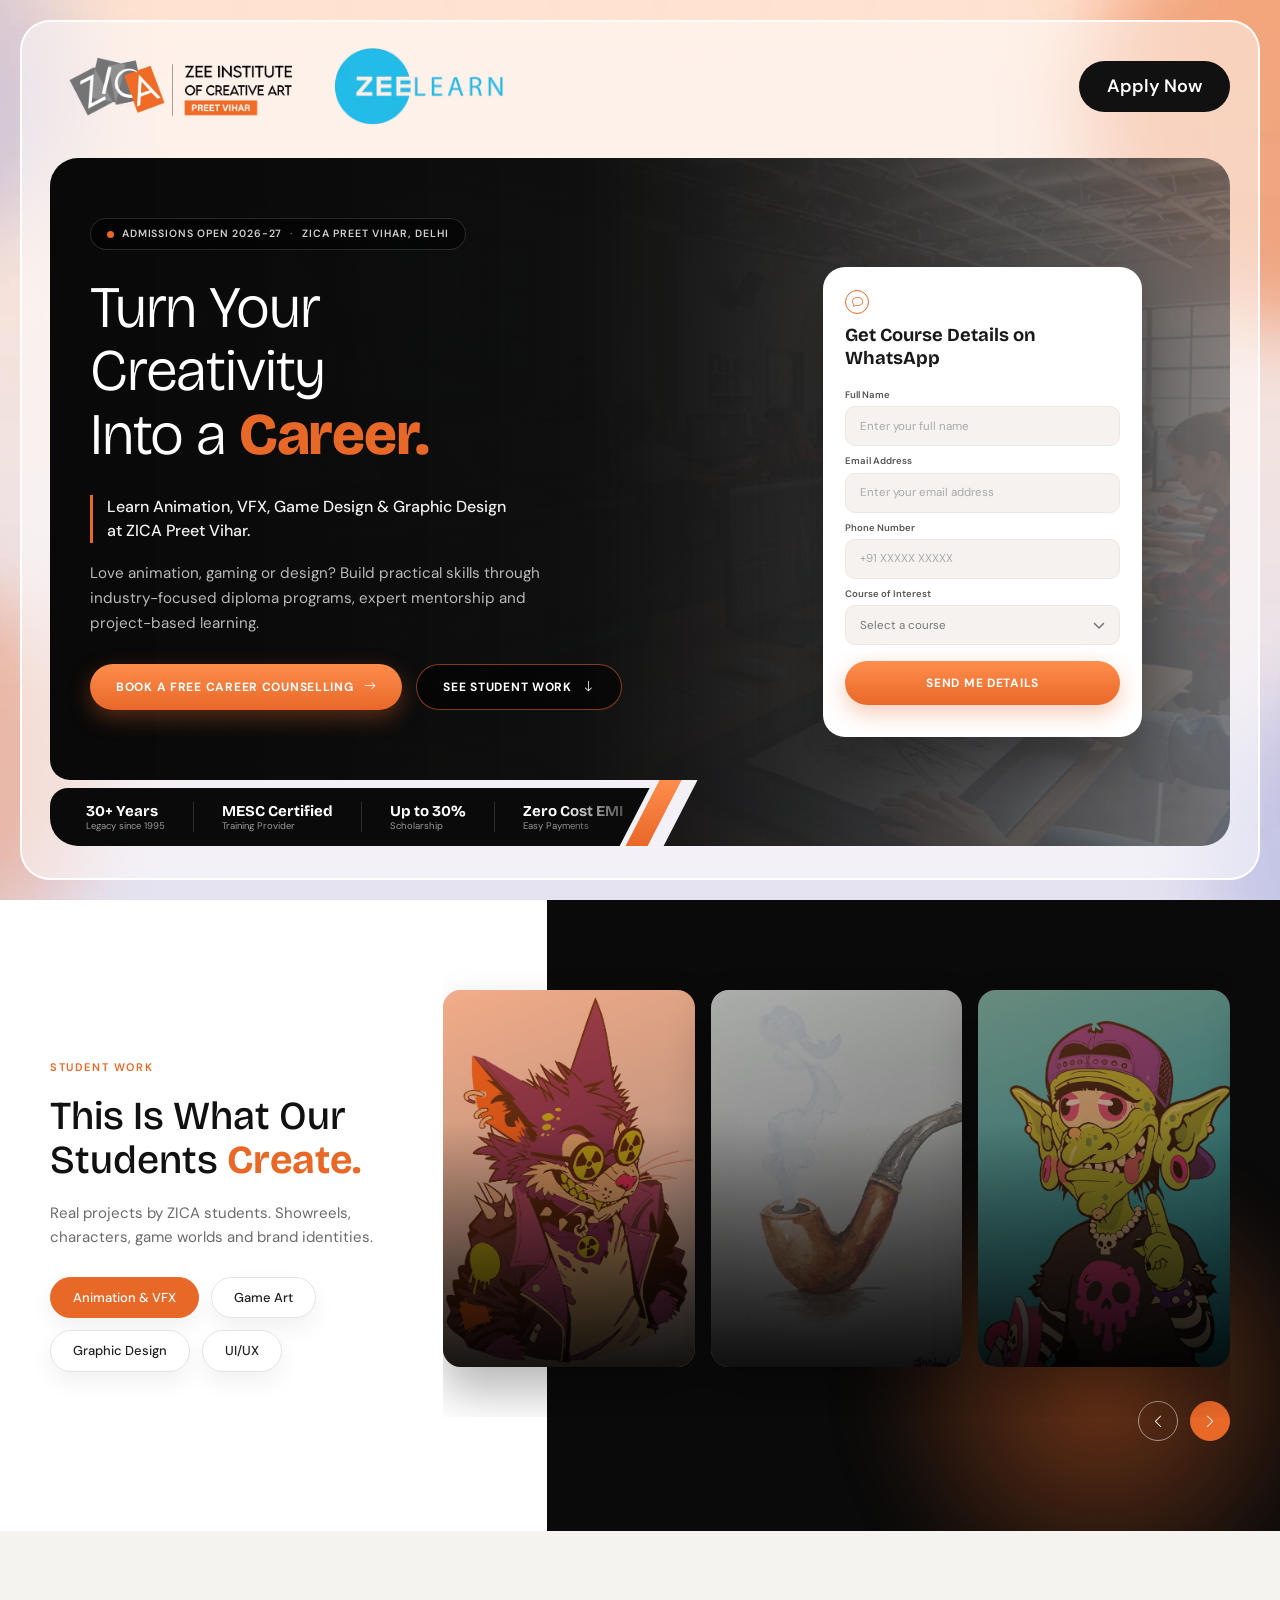
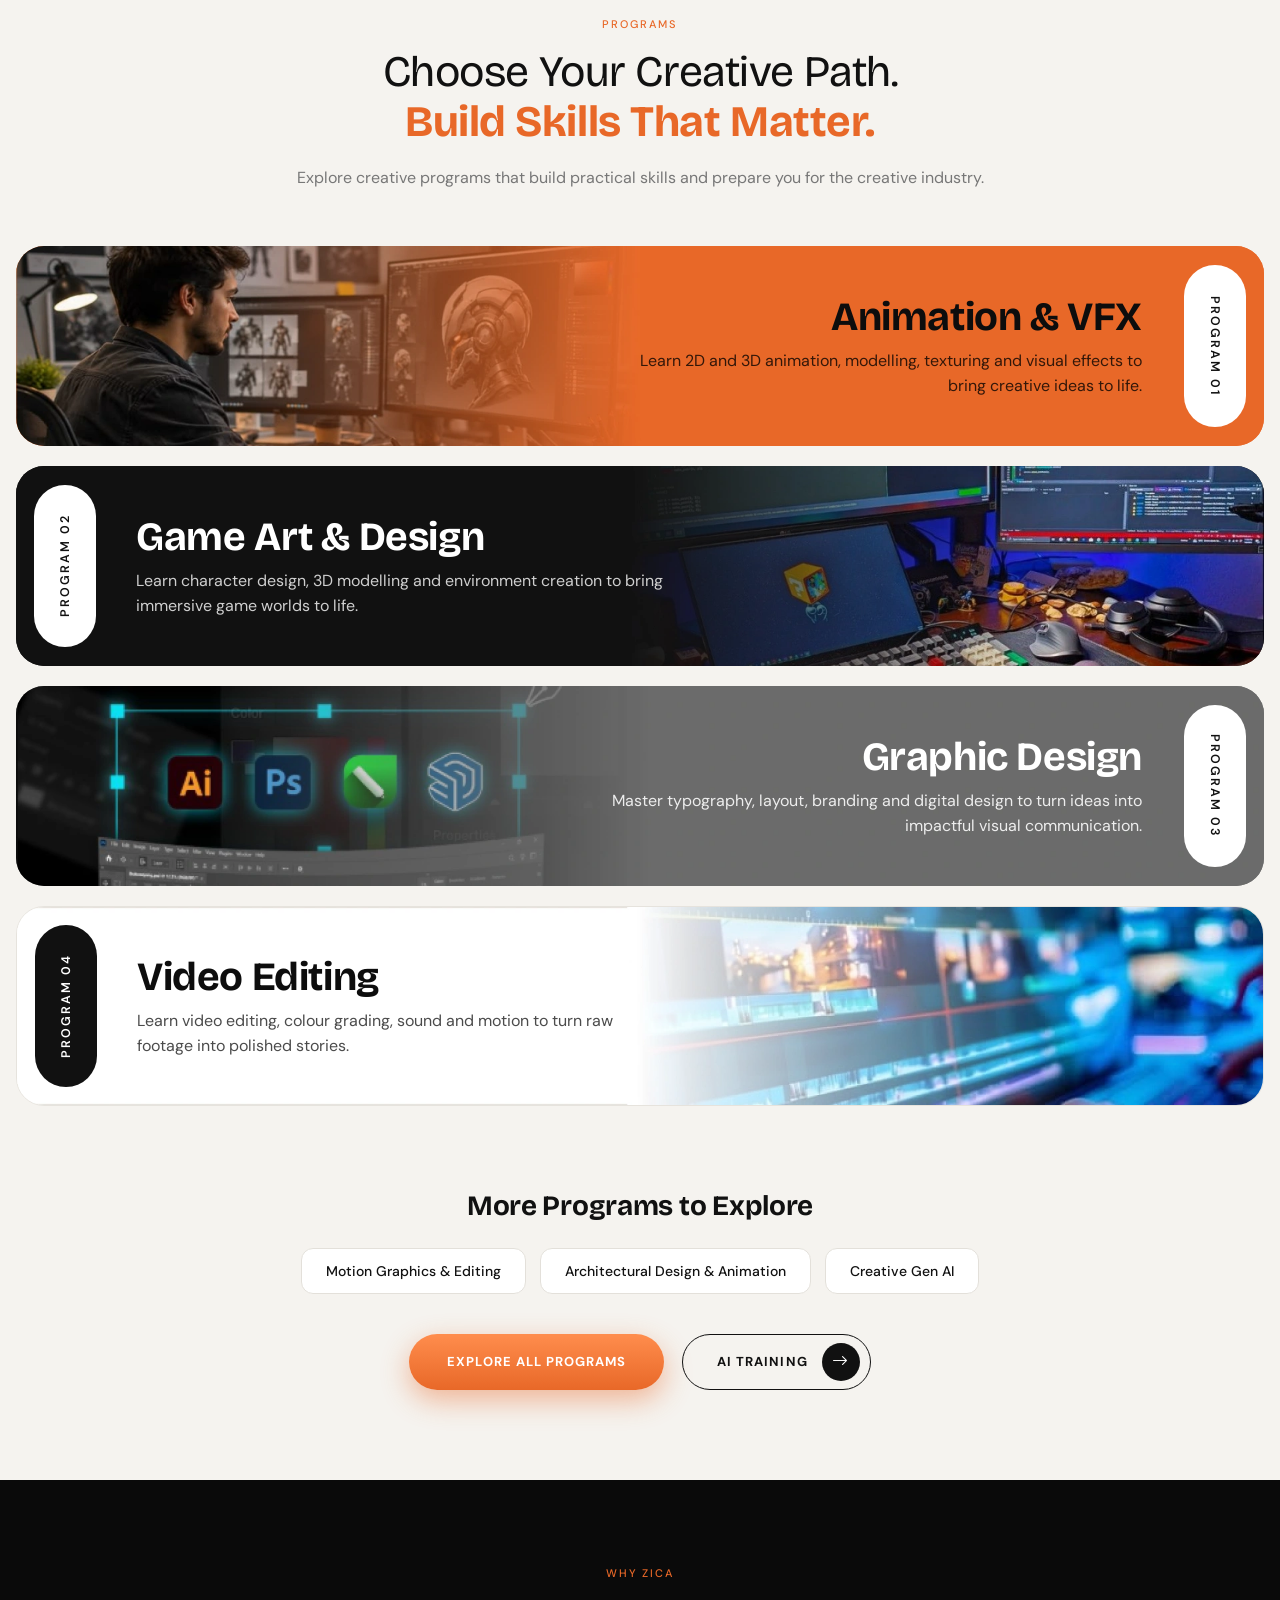
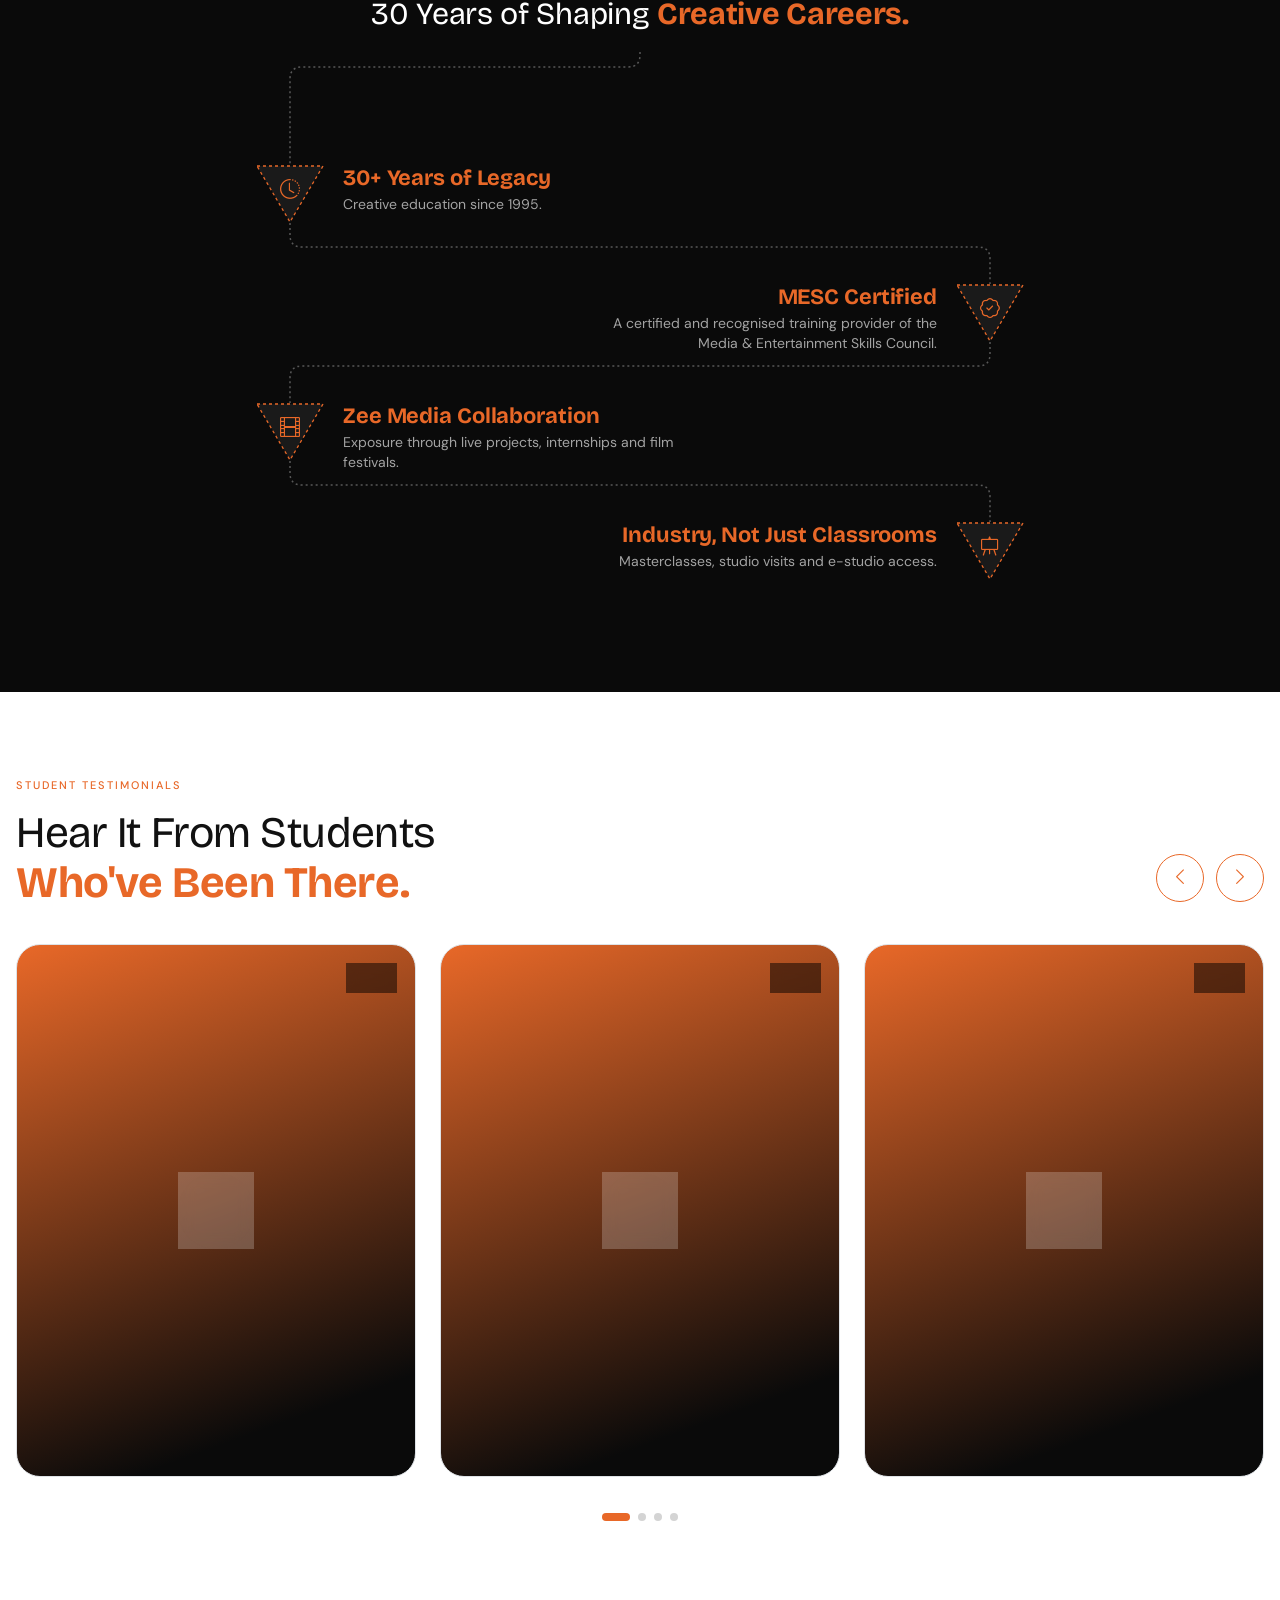
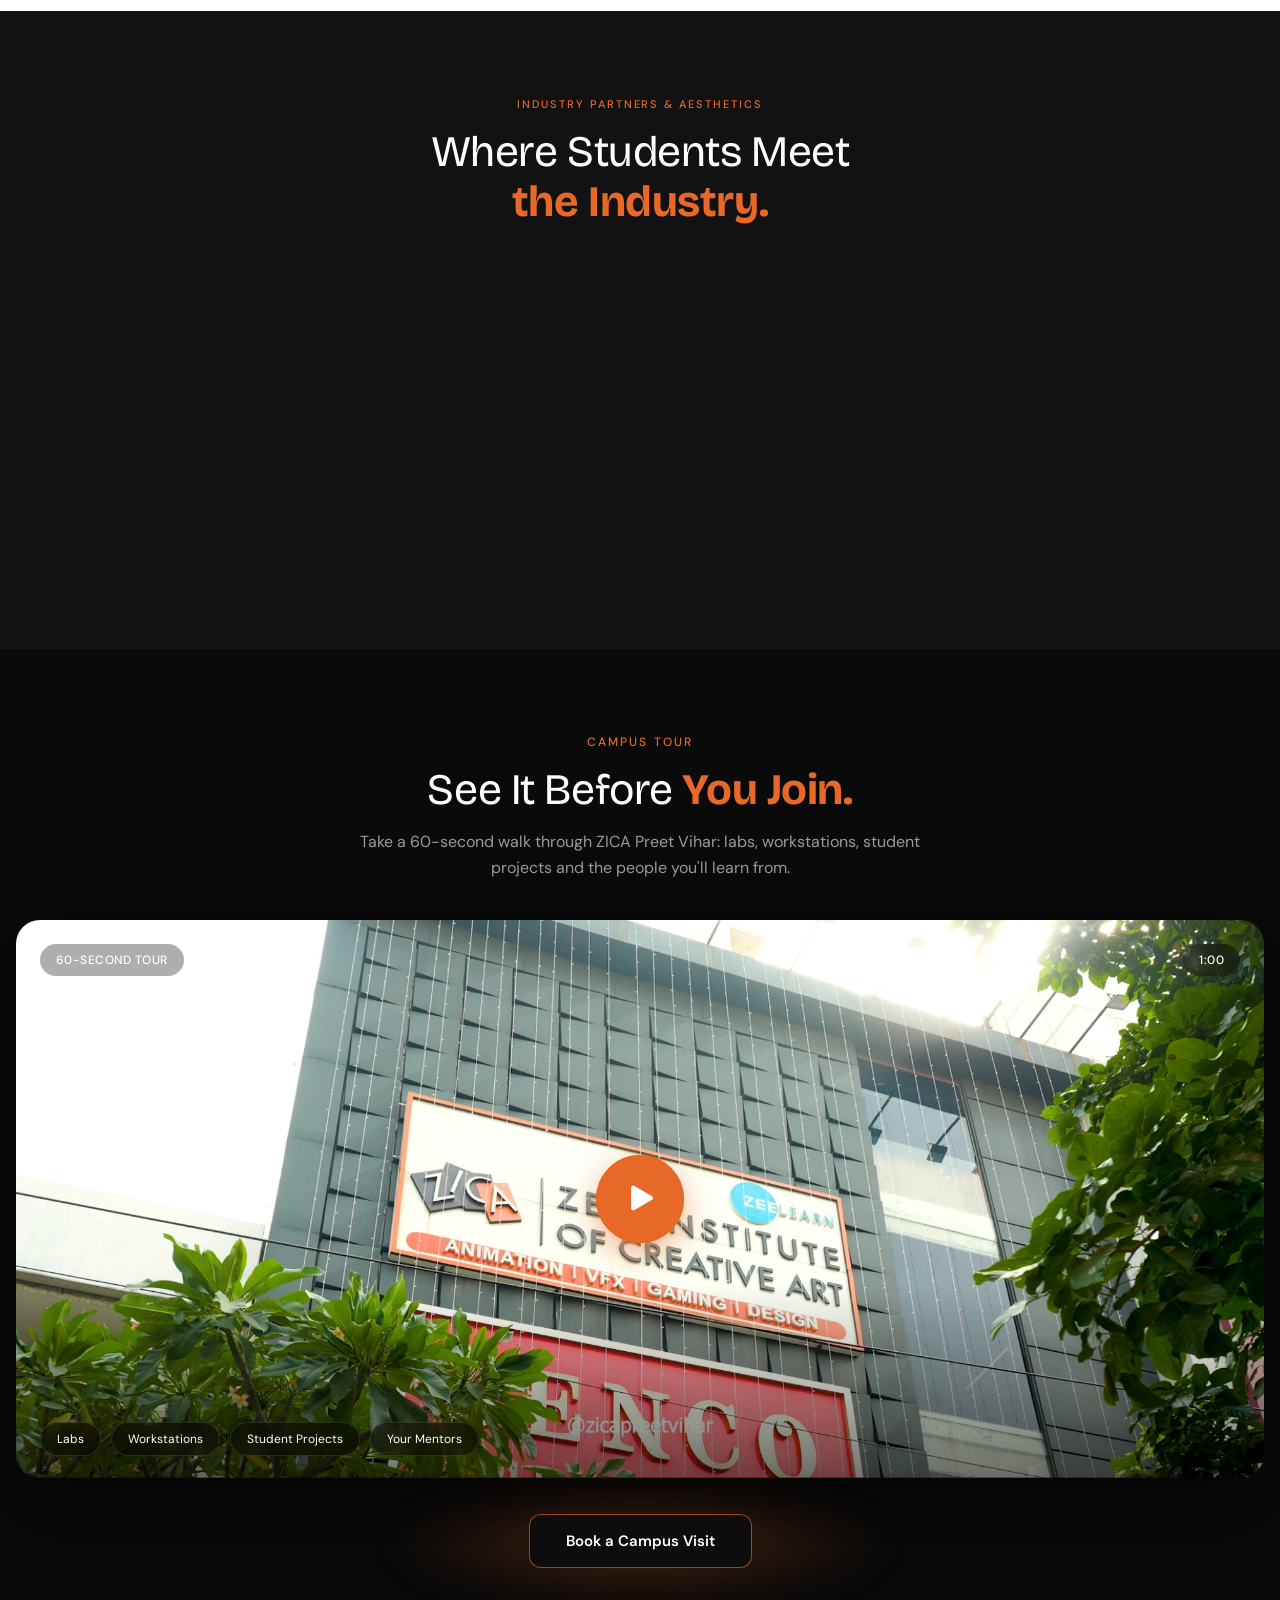
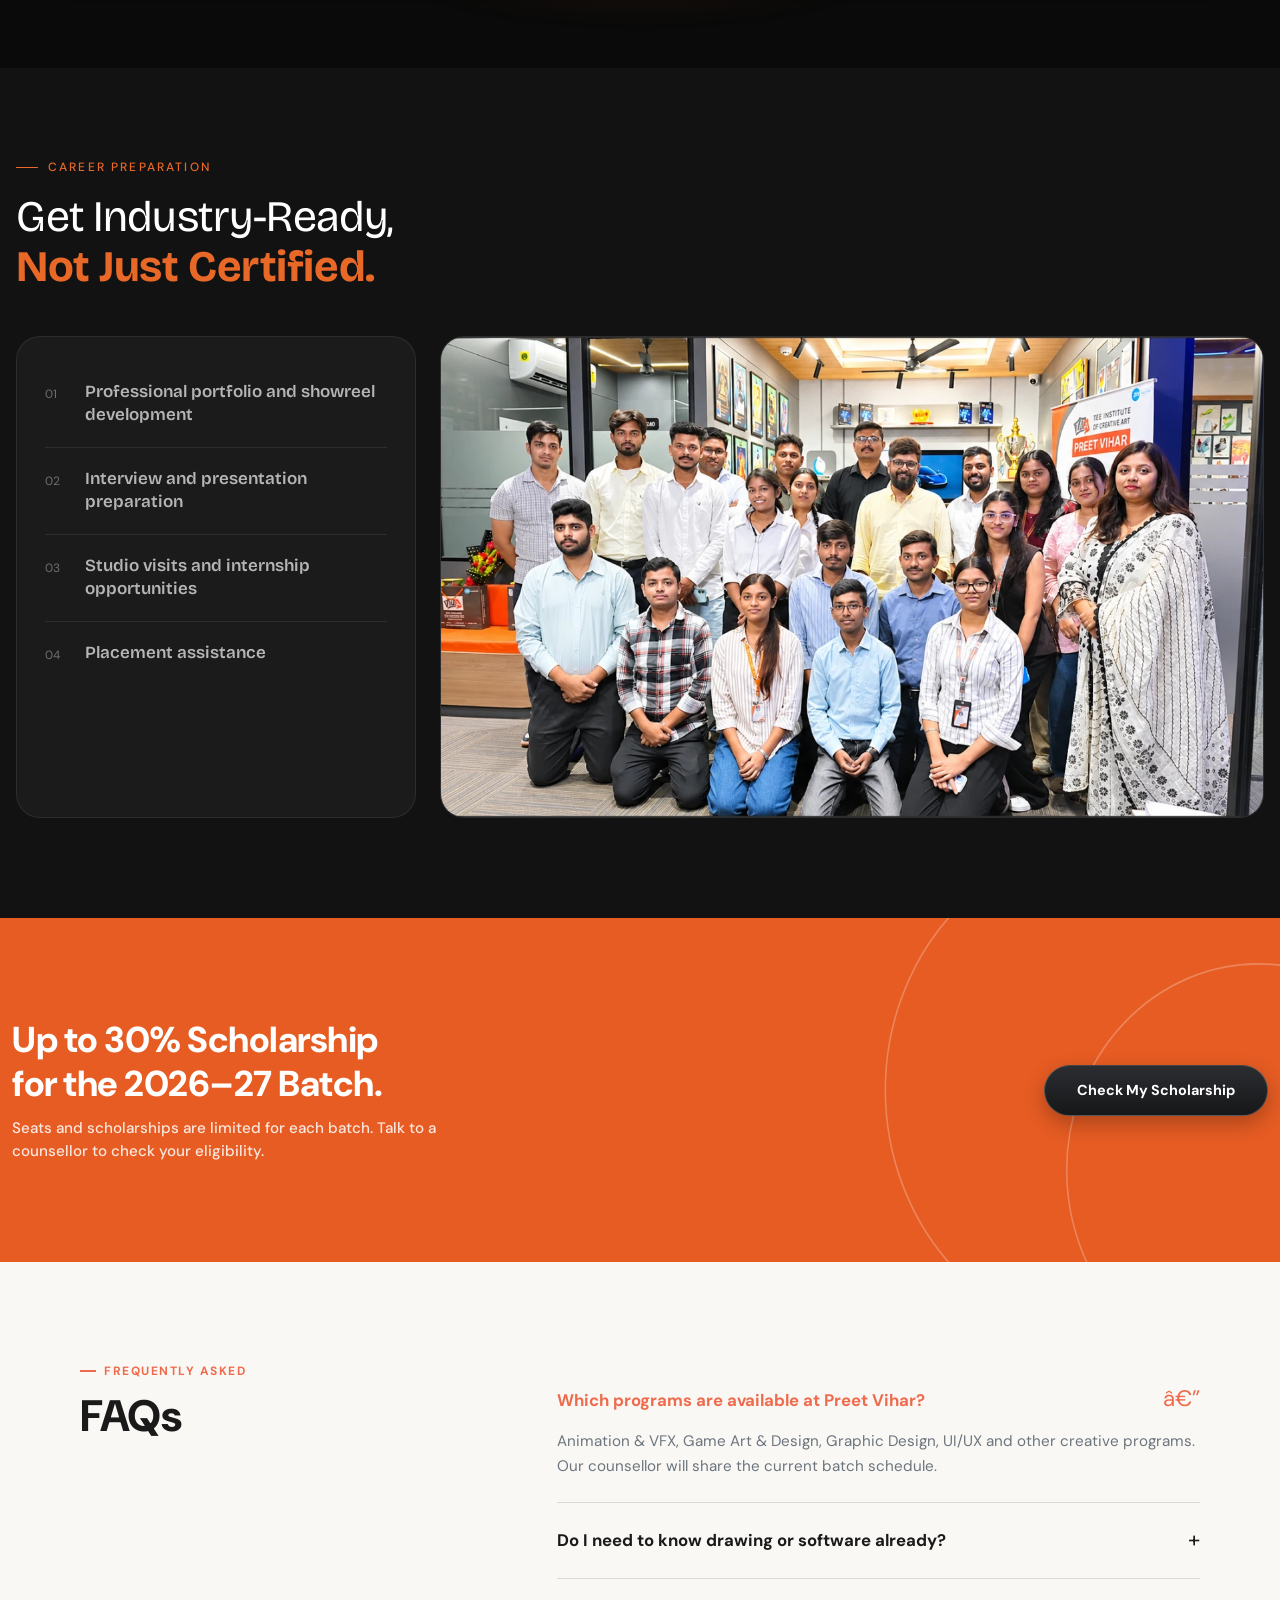
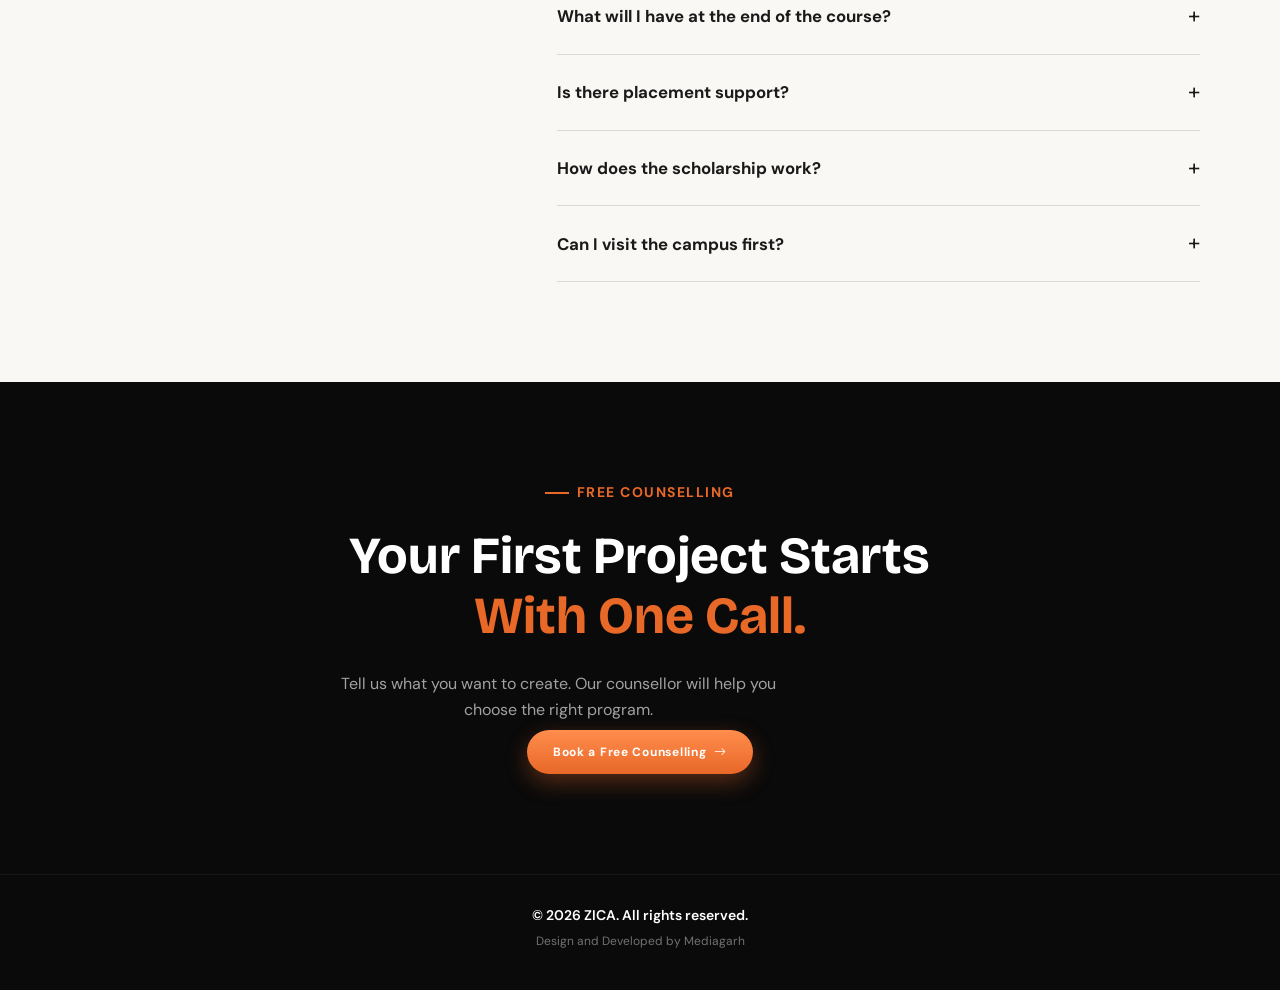
==== commit a6b98443: "add new chanes" ====
--- a/index.html
+++ b/index.html
@@ -5,10 +5,7 @@
     <meta name="viewport" content="width=device-width, initial-scale=1.0" />
 
     <!-- Primary Meta Tags -->
-    <title>
-      ZICA Preet Vihar, Delhi | Animation, VFX, Game &amp; Graphic Design
-      Courses
-    </title>
+    <title>ZICA Preet Vihar, Delhi | Animation, VFX, Game &amp; Graphic Design Courses</title>
     <meta
       name="description"
       content="Learn Animation, VFX, Game Design & Graphic Design at ZICA Preet Vihar, Delhi. 30+ years of creative education, MESC certified, with placement assistance and industry exposure."
@@ -24,27 +21,18 @@
     <meta property="og:type" content="website" />
     <meta property="og:site_name" content="ZICA Preet Vihar" />
     <meta property="og:locale" content="en_IN" />
-    <meta
-      property="og:title"
-      content="ZICA Preet Vihar, Delhi | Animation, VFX, Game & Graphic Design Courses"
-    />
+    <meta property="og:title" content="ZICA Preet Vihar, Delhi | Animation, VFX, Game & Graphic Design Courses" />
     <meta
       property="og:description"
       content="Learn Animation, VFX, Game Design & Graphic Design at ZICA Preet Vihar, Delhi. 30+ years of creative education, MESC certified, with placement assistance and industry exposure."
     />
     <meta property="og:image" content="images/Group_166.webp" />
-    <meta
-      property="og:image:alt"
-      content="ZICA Preet Vihar campus and creative work"
-    />
+    <meta property="og:image:alt" content="ZICA Preet Vihar campus and creative work" />
     <!-- TODO: once the live domain is known, set og:url and make og:image an absolute URL (https://your-domain/images/Group_166.webp) -->
 
     <!-- Twitter Card -->
     <meta name="twitter:card" content="summary_large_image" />
-    <meta
-      name="twitter:title"
-      content="ZICA Preet Vihar, Delhi | Animation, VFX, Game & Graphic Design Courses"
-    />
+    <meta name="twitter:title" content="ZICA Preet Vihar, Delhi | Animation, VFX, Game & Graphic Design Courses" />
     <meta
       name="twitter:description"
       content="Learn Animation, VFX, Game Design & Graphic Design at ZICA Preet Vihar, Delhi. 30+ years of creative education, MESC certified, with placement assistance and industry exposure."
@@ -52,16 +40,13 @@
     <meta name="twitter:image" content="images/Group_166.webp" />
 
     <!-- Google Tag Manager -->
-    <script
-      async
-      src="https://www.googletagmanager.com/gtm.js?id=GTM-WV7SQ3TK"
-    ></script>
+    <script async src="https://www.googletagmanager.com/gtm.js?id=GTM-WV7SQ3TK"></script>
     <script>
       window.dataLayer = window.dataLayer || [];
       function gtag() {
         dataLayer.push(arguments);
       }
-      gtag("js", new Date());
+      gtag('js', new Date());
     </script>
 
     <link rel="preconnect" href="https://fonts.googleapis.com" />
@@ -71,21 +56,12 @@
       rel="stylesheet"
     />
     <!-- Bootstrap 5 CSS -->
-    <link
-      href="https://cdn.jsdelivr.net/npm/bootstrap@5.3.3/dist/css/bootstrap.min.css"
-      rel="stylesheet"
-    />
+    <link href="https://cdn.jsdelivr.net/npm/bootstrap@5.3.3/dist/css/bootstrap.min.css" rel="stylesheet" />
     <!-- Bootstrap Icons (arrows + chat icon) -->
-    <link
-      href="https://cdn.jsdelivr.net/npm/bootstrap-icons@1.11.3/font/bootstrap-icons.min.css"
-      rel="stylesheet"
-    />
+    <link href="https://cdn.jsdelivr.net/npm/bootstrap-icons@1.11.3/font/bootstrap-icons.min.css" rel="stylesheet" />
     <!-- AOS CSS (required for animations) -->
     <link href="https://unpkg.com/aos@2.3.1/dist/aos.css" rel="stylesheet" />
-    <link
-      rel="stylesheet"
-      href="https://cdn.jsdelivr.net/npm/swiper@11.1.14/swiper-bundle.min.css"
-    />
+    <link rel="stylesheet" href="https://cdn.jsdelivr.net/npm/swiper@11.1.14/swiper-bundle.min.css" />
     <link rel="stylesheet" href="./css/style.css" />
     <link rel="stylesheet" href="./css/responsive.css" />
   </head>
@@ -101,28 +77,18 @@
     </noscript>
 
     <!-- ===== HERO SECTION ===== -->
-    <section class="hero-section">
+    <section class="hero-section overflow-hidden">
       <!-- Glassmorphism Wrapper Container -->
       <div class="hero-glass-container">
         <!-- ===== HEADER / NAVBAR ===== -->
-        <header
-          class="hero-header d-flex align-items-center justify-content-between"
-        >
+        <header class="hero-header d-flex align-items-center justify-content-between">
           <!-- Left: Logos -->
           <div class="header-logos d-flex align-items-center gap-3">
-            <img
-              src="./images/ZICA_Logo.webp"
-              alt="ZICA Logo"
-              class="logo-zica"
-            />
-            <img
-              src="./images/image1.webp"
-              alt="Zee Learn Logo"
-              class="logo-zeelearn"
-            />
+            <img src="./images/ZICA_Logo.webp" alt="ZICA Logo" class="logo-zica" />
+            <img src="./images/image1.webp" alt="Zee Learn Logo" class="logo-zeelearn" />
           </div>
           <!-- Right: CTA Button -->
-          <!-- <a href="#apply" class="btn-apply-now">Apply Now</a> -->
+          <a href="#apply" class="btn-apply-now">Apply Now</a>
         </header>
 
         <main class="hero-wrap">
@@ -140,11 +106,7 @@
                     ZICA PREET VIHAR, DELHI
                   </span>
 
-                  <h1
-                    class="hero-title"
-                    data-aos="fade-up"
-                    data-aos-delay="100"
-                  >
+                  <h1 class="hero-title" data-aos="fade-up" data-aos-delay="100">
                     Turn Your <br />
                     Creativity <br />
                     Into a <span class="accent">Career.</span>
@@ -152,29 +114,22 @@
                   <script>
                     (function () {
                       var params = new URLSearchParams(window.location.search);
-                      var keyword = params.get("utm_keyword");
+                      var keyword = params.get('utm_keyword');
                       if (keyword) {
-                        document.querySelector(".hero-title").textContent =
-                          decodeURIComponent(keyword);
+                        document.querySelector('.hero-title').textContent = decodeURIComponent(keyword);
                       }
                     })();
                   </script>
                   <p class="hero-quote" data-aos="fade-up" data-aos-delay="200">
-                    Learn Animation, VFX, Game Design &amp; Graphic Design at
-                    ZICA Preet Vihar.
+                    Learn Animation, VFX, Game Design &amp; Graphic Design at ZICA Preet Vihar.
                   </p>
 
                   <p class="hero-desc" data-aos="fade-up" data-aos-delay="300">
-                    Love animation, gaming or design? Build practical skills
-                    through industry-focused diploma programs, expert mentorship
-                    and project-based learning.
+                    Love animation, gaming or design? Build practical skills through industry-focused diploma programs,
+                    expert mentorship and project-based learning.
                   </p>
 
-                  <div
-                    class="hero-btns"
-                    data-aos="fade-up"
-                    data-aos-delay="400"
-                  >
+                  <div class="hero-btns" data-aos="fade-up" data-aos-delay="400">
                     <a href="#enquiryForm" class="btn-orange">
                       BOOK A FREE CAREER COUNSELLING
                       <i class="bi bi-arrow-right"></i>
@@ -188,12 +143,7 @@
 
                 <!-- RIGHT: Form -->
                 <div class="col-lg-5 col-xl-4 ms-xl-auto">
-                  <div
-                    class="form-card"
-                    id="form"
-                    data-aos="fade-left"
-                    data-aos-delay="300"
-                  >
+                  <div class="form-card" id="form" data-aos="fade-left" data-aos-delay="300">
                     <span class="form-icon"><i class="bi bi-chat"></i></span>
                     <h3 class="form-title">Get Course Details on WhatsApp</h3>
 
@@ -203,13 +153,7 @@
 
                       <div class="mb-2">
                         <label class="form-label-sm">Full Name</label>
-                        <input
-                          type="text"
-                          class="form-input"
-                          name="name"
-                          placeholder="Enter your full name"
-                          required
-                        />
+                        <input type="text" class="form-input" name="name" placeholder="Enter your full name" required />
                       </div>
 
                       <div class="mb-2">
@@ -237,36 +181,20 @@
 
                       <div class="mb-3">
                         <label class="form-label-sm">Course of Interest</label>
-                        <select
-                          class="form-input form-select-custom"
-                          name="course"
-                          required
-                        >
-                          <option value="" selected disabled>
-                            Select a course
-                          </option>
-                          <option value="Animation & VFX">
-                            Animation &amp; VFX
-                          </option>
+                        <select class="form-input form-select-custom" name="course" required>
+                          <option value="" selected disabled>Select a course</option>
+                          <option value="Animation & VFX">Animation &amp; VFX</option>
                           <option value="Game Design">Game Design</option>
                           <option value="Graphic Design">Graphic Design</option>
                           <option value="Video Editing">Video Editing</option>
                         </select>
                       </div>
 
-                      <button
-                        type="submit"
-                        id="submitBtn"
-                        class="btn-orange w-100 justify-content-center"
-                      >
+                      <button type="submit" id="submitBtn" class="btn-orange w-100 justify-content-center">
                         SEND ME DETAILS
                       </button>
 
-                      <p
-                        id="formMsg"
-                        class="mt-2 mb-0 text-center"
-                        style="font-size: 13px"
-                      ></p>
+                      <p id="formMsg" class="mt-2 mb-0 text-center" style="font-size: 13px"></p>
                     </form>
                   </div>
                 </div>
@@ -280,64 +208,28 @@
                   <div class="marquee-track">
                     <!-- 4 identical groups; animation moves -25% = seamless loop -->
                     <div class="marquee-group">
-                      <div class="stat">
-                        <strong>30+ Years</strong><span>Legacy since 1995</span>
-                      </div>
-                      <div class="stat">
-                        <strong>MESC Certified</strong
-                        ><span>Training Provider</span>
-                      </div>
-                      <div class="stat">
-                        <strong>Up to 30%</strong><span>Scholarship</span>
-                      </div>
-                      <div class="stat">
-                        <strong>Zero Cost EMI</strong><span>Easy Payments</span>
-                      </div>
+                      <div class="stat"><strong>30+ Years</strong><span>Legacy since 1995</span></div>
+                      <div class="stat"><strong>MESC Certified</strong><span>Training Provider</span></div>
+                      <div class="stat"><strong>Up to 30%</strong><span>Scholarship</span></div>
+                      <div class="stat"><strong>Zero Cost EMI</strong><span>Easy Payments</span></div>
                     </div>
                     <div class="marquee-group" aria-hidden="true">
-                      <div class="stat">
-                        <strong>30+ Years</strong><span>Legacy since 1995</span>
-                      </div>
-                      <div class="stat">
-                        <strong>MESC Certified</strong
-                        ><span>Training Provider</span>
-                      </div>
-                      <div class="stat">
-                        <strong>Up to 30%</strong><span>Scholarship</span>
-                      </div>
-                      <div class="stat">
-                        <strong>Zero Cost EMI</strong><span>Easy Payments</span>
-                      </div>
+                      <div class="stat"><strong>30+ Years</strong><span>Legacy since 1995</span></div>
+                      <div class="stat"><strong>MESC Certified</strong><span>Training Provider</span></div>
+                      <div class="stat"><strong>Up to 30%</strong><span>Scholarship</span></div>
+                      <div class="stat"><strong>Zero Cost EMI</strong><span>Easy Payments</span></div>
                     </div>
                     <div class="marquee-group" aria-hidden="true">
-                      <div class="stat">
-                        <strong>30+ Years</strong><span>Legacy since 1995</span>
-                      </div>
-                      <div class="stat">
-                        <strong>MESC Certified</strong
-                        ><span>Training Provider</span>
-                      </div>
-                      <div class="stat">
-                        <strong>Up to 30%</strong><span>Scholarship</span>
-                      </div>
-                      <div class="stat">
-                        <strong>Zero Cost EMI</strong><span>Easy Payments</span>
-                      </div>
+                      <div class="stat"><strong>30+ Years</strong><span>Legacy since 1995</span></div>
+                      <div class="stat"><strong>MESC Certified</strong><span>Training Provider</span></div>
+                      <div class="stat"><strong>Up to 30%</strong><span>Scholarship</span></div>
+                      <div class="stat"><strong>Zero Cost EMI</strong><span>Easy Payments</span></div>
                     </div>
                     <div class="marquee-group" aria-hidden="true">
-                      <div class="stat">
-                        <strong>30+ Years</strong><span>Legacy since 1995</span>
-                      </div>
-                      <div class="stat">
-                        <strong>MESC Certified</strong
-                        ><span>Training Provider</span>
-                      </div>
-                      <div class="stat">
-                        <strong>Up to 30%</strong><span>Scholarship</span>
-                      </div>
-                      <div class="stat">
-                        <strong>Zero Cost EMI</strong><span>Easy Payments</span>
-                      </div>
+                      <div class="stat"><strong>30+ Years</strong><span>Legacy since 1995</span></div>
+                      <div class="stat"><strong>MESC Certified</strong><span>Training Provider</span></div>
+                      <div class="stat"><strong>Up to 30%</strong><span>Scholarship</span></div>
+                      <div class="stat"><strong>Zero Cost EMI</strong><span>Easy Payments</span></div>
                     </div>
                   </div>
                 </div>
@@ -352,30 +244,21 @@
       <!-- /hero-glass-container -->
     </section>
     <!-- /hero-section -->
-    <section class="student-work" id="studentWork">
+    <section class="student-work overflow-hidden" id="studentWork">
       <div class="custom-container">
         <div class="row align-items-center g-4 g-lg-0">
           <!-- LEFT CONTENT -->
           <div class="col-lg-4 sw-content" data-aos="fade-right">
             <span class="sw-eyebrow">Student Work</span>
-            <h2 class="sw-title">
-              This Is What Our Students <span class="sw-accent">Create.</span>
-            </h2>
+            <h2 class="sw-title">This Is What Our Students <span class="sw-accent">Create.</span></h2>
             <p class="sw-text">
-              Real projects by ZICA students. Showreels, characters, game worlds
-              and brand identities.
+              Real projects by ZICA students. Showreels, characters, game worlds and brand identities.
             </p>
 
             <div class="sw-pills">
-              <button type="button" class="sw-pill" data-go="0">
-                Animation &amp; VFX
-              </button>
-              <button type="button" class="sw-pill" data-go="1">
-                Game Art
-              </button>
-              <button type="button" class="sw-pill" data-go="2">
-                Graphic Design
-              </button>
+              <button type="button" class="sw-pill" data-go="0">Animation &amp; VFX</button>
+              <button type="button" class="sw-pill" data-go="1">Game Art</button>
+              <button type="button" class="sw-pill" data-go="2">Graphic Design</button>
               <button type="button" class="sw-pill" data-go="3">UI/UX</button>
             </div>
           </div>
@@ -387,123 +270,42 @@
                 <div class="sw-track" id="swTrack">
                   <!-- Card 1 -->
                   <article class="sw-card sw-card--orange">
-                    <!-- put your local video path in src (and optional poster image) -->
-                    <video
+                    <img
                       class="sw-video"
-                      src="videos/video-1.mp4#t=0.5"
-                      preload="metadata"
-                      playsinline
-                    ></video>
-                    <span class="sw-tag">Animation &amp; VFX</span>
-                    <button
-                      type="button"
-                      class="sw-play"
-                      aria-label="Play video"
-                    >
-                      <i class="bi bi-play-fill"></i>
-                    </button>
-                    <div class="sw-info">
-                      <h3>Neon Dusk — 3D Showreel</h3>
-                      <p class="sw-student">Student Name</p>
-                      <p class="sw-batch">
-                        <i class="bi bi-calendar4"></i> Batch 2025
-                      </p>
-                    </div>
+                      src="images/student-art-1.webp"
+                      alt="Neon Dusk — 3D Showreel"
+                      loading="lazy"
+                    />
                   </article>
 
                   <!-- Card 2 -->
                   <article class="sw-card sw-card--grey">
-                    <video
-                      class="sw-video"
-                      src="videos/video-2.mp4#t=0.5"
-                      preload="metadata"
-                      playsinline
-                    ></video>
-                    <span class="sw-tag">Game Art</span>
-                    <button
-                      type="button"
-                      class="sw-play"
-                      aria-label="Play video"
-                    >
-                      <i class="bi bi-play-fill"></i>
-                    </button>
-                    <div class="sw-info">
-                      <h3>Skyforge — Game World</h3>
-                      <p class="sw-student">Student Name</p>
-                      <p class="sw-batch">
-                        <i class="bi bi-calendar4"></i> Batch 2025
-                      </p>
-                    </div>
+                    <img class="sw-video" src="images/student-art-2.webp" alt="Skyforge — Game World" loading="lazy" />
                   </article>
 
                   <!-- Card 3 -->
                   <article class="sw-card sw-card--brown">
-                    <video
+                    <img
                       class="sw-video"
-                      src="videos/video-3.mp4#t=0.5"
-                      preload="metadata"
-                      playsinline
-                    ></video>
-                    <span class="sw-tag">Graphic Design</span>
-                    <button
-                      type="button"
-                      class="sw-play"
-                      aria-label="Play video"
-                    >
-                      <i class="bi bi-play-fill"></i>
-                    </button>
-                    <div class="sw-info">
-                      <h3>Aurora — Brand Identity</h3>
-                      <p class="sw-student">Student Name</p>
-                      <p class="sw-batch">
-                        <i class="bi bi-calendar4"></i> Batch 2025
-                      </p>
-                    </div>
+                      src="images/student-art-3.webp"
+                      alt="Aurora — Brand Identity"
+                      loading="lazy"
+                    />
                   </article>
 
                   <!-- Card 4 -->
                   <article class="sw-card sw-card--plum">
-                    <video
-                      class="sw-video"
-                      src="videos/video-4.mp4#t=0.5"
-                      preload="metadata"
-                      playsinline
-                    ></video>
-                    <span class="sw-tag">UI/UX</span>
-                    <button
-                      type="button"
-                      class="sw-play"
-                      aria-label="Play video"
-                    >
-                      <i class="bi bi-play-fill"></i>
-                    </button>
-                    <div class="sw-info">
-                      <h3>Pulse — App Design</h3>
-                      <p class="sw-student">Student Name</p>
-                      <p class="sw-batch">
-                        <i class="bi bi-calendar4"></i> Batch 2025
-                      </p>
-                    </div>
+                    <img class="sw-video" src="images/student-art-4.webp" alt="Pulse — App Design" loading="lazy" />
                   </article>
                 </div>
               </div>
 
               <!-- ARROWS -->
               <div class="sw-arrows">
-                <button
-                  type="button"
-                  class="sw-arrow sw-arrow--prev"
-                  id="swPrev"
-                  aria-label="Previous"
-                >
+                <button type="button" class="sw-arrow sw-arrow--prev" id="swPrev" aria-label="Previous">
                   <i class="bi bi-chevron-left"></i>
                 </button>
-                <button
-                  type="button"
-                  class="sw-arrow sw-arrow--next"
-                  id="swNext"
-                  aria-label="Next"
-                >
+                <button type="button" class="sw-arrow sw-arrow--next" id="swNext" aria-label="Next">
                   <i class="bi bi-chevron-right"></i>
                 </button>
               </div>
@@ -513,7 +315,7 @@
       </div>
     </section>
 
-    <section class="prog-section" id="programs">
+    <section class="prog-section overflow-hidden" id="programs">
       <div class="container-1320">
         <!-- Heading -->
         <div class="prog-head text-center" data-aos="fade-up">
@@ -523,100 +325,57 @@
             <span class="accent">Build Skills That Matter.</span>
           </h2>
           <p class="prog-sub">
-            Explore creative programs that build practical skills and prepare
-            you for the creative industry.
+            Explore creative programs that build practical skills and prepare you for the creative industry.
           </p>
         </div>
 
         <!-- Cards -->
         <div class="prog-list">
           <!-- 01 : orange / photo LEFT / badge RIGHT -->
-          <a
-            href="#"
-            class="prog-card prog-card--orange prog-card--img-left"
-            data-aos="fade-up"
-          >
-            <img
-              class="prog-bg"
-              src="images/animation-img-1.webp"
-              alt=""
-              loading="lazy"
-            />
+          <a href="#" class="prog-card prog-card--orange prog-card--img-left" data-aos="fade-up">
+            <img class="prog-bg" src="images/animation-img-1.webp" alt="" loading="lazy" />
             <span class="prog-badge">PROGRAM 01</span>
             <div class="prog-content">
               <h3 class="prog-card-title">Animation &amp; VFX</h3>
               <p class="prog-desc">
-                Learn 2D and 3D animation, modelling, texturing and visual
-                effects to bring creative ideas to life.
+                Learn 2D and 3D animation, modelling, texturing and visual effects to bring creative ideas to life.
               </p>
             </div>
           </a>
 
           <!-- 02 : dark / photo RIGHT / badge LEFT -->
-          <a
-            href="#"
-            class="prog-card prog-card--dark prog-card--img-right"
-            data-aos="fade-up"
-            data-aos-delay="100"
-          >
-            <img
-              class="prog-bg"
-              src="images/animation-img-2.webp"
-              alt=""
-              loading="lazy"
-            />
+          <a href="#" class="prog-card prog-card--dark prog-card--img-right" data-aos="fade-up" data-aos-delay="100">
+            <img class="prog-bg" src="images/animation-img-2.webp" alt="" loading="lazy" />
             <span class="prog-badge">PROGRAM 02</span>
             <div class="prog-content">
               <h3 class="prog-card-title">Game Art &amp; Design</h3>
               <p class="prog-desc">
-                Learn character design, 3D modelling and environment creation to
-                bring immersive game worlds to life.
+                Learn character design, 3D modelling and environment creation to bring immersive game worlds to life.
               </p>
             </div>
           </a>
 
           <!-- 03 : gray / photo LEFT / badge RIGHT -->
-          <a
-            href="#"
-            class="prog-card prog-card--gray prog-card--img-left"
-            data-aos="fade-up"
-            data-aos-delay="200"
-          >
-            <img
-              class="prog-bg"
-              src="images/animation-img-3.webp"
-              alt=""
-              loading="lazy"
-            />
+          <a href="#" class="prog-card prog-card--gray prog-card--img-left" data-aos="fade-up" data-aos-delay="200">
+            <img class="prog-bg" src="images/animation-img-3.webp" alt="" loading="lazy" />
             <span class="prog-badge">PROGRAM 03</span>
             <div class="prog-content">
               <h3 class="prog-card-title">Graphic Design</h3>
               <p class="prog-desc">
-                Master typography, layout, branding and digital design to turn
-                ideas into impactful visual communication.
+                Master typography, layout, branding and digital design to turn ideas into impactful visual
+                communication.
               </p>
             </div>
           </a>
 
           <!-- 04 : white / photo RIGHT / badge LEFT -->
-          <a
-            href="#"
-            class="prog-card prog-card--white prog-card--img-right"
-            data-aos="fade-up"
-            data-aos-delay="300"
-          >
-            <img
-              class="prog-bg"
-              src="images/animation-img-4.webp"
-              alt=""
-              loading="lazy"
-            />
+          <a href="#" class="prog-card prog-card--white prog-card--img-right" data-aos="fade-up" data-aos-delay="300">
+            <img class="prog-bg" src="images/animation-img-4.webp" alt="" loading="lazy" />
             <span class="prog-badge">PROGRAM 04</span>
             <div class="prog-content">
               <h3 class="prog-card-title">Video Editing</h3>
               <p class="prog-desc">
-                Learn video editing, colour grading, sound and motion to turn
-                raw footage into polished stories.
+                Learn video editing, colour grading, sound and motion to turn raw footage into polished stories.
               </p>
             </div>
           </a>
@@ -628,53 +387,38 @@
 
           <div class="prog-chips">
             <a href="#" class="prog-chip">Motion Graphics &amp; Editing</a>
-            <a href="#" class="prog-chip"
-              >Architectural Design &amp; Animation</a
-            >
+            <a href="#" class="prog-chip">Architectural Design &amp; Animation</a>
             <a href="#" class="prog-chip">Creative Gen AI</a>
           </div>
 
           <div class="prog-btns">
-            <a href="#" class="prog-btn prog-btn--orange"
-              >EXPLORE ALL PROGRAMS</a
-            >
+            <a href="#" class="prog-btn prog-btn--orange">EXPLORE ALL PROGRAMS</a>
             <a href="#" class="prog-btn prog-btn--outline">
               AI TRAINING
-              <span class="prog-btn-icon"
-                ><i class="bi bi-arrow-right"></i
-              ></span>
+              <span class="prog-btn-icon"><i class="bi bi-arrow-right"></i></span>
             </a>
           </div>
         </div>
       </div>
     </section>
-    <section class="why-section" id="why-zica">
+    <section class="why-section overflow-hidden" id="why-zica">
       <div class="container-1320">
         <div class="why-head" data-aos="fade-up">
           <span class="why-tag">WHY ZICA</span>
-          <h2 class="why-title">
-            30 Years of Shaping <span class="accent">Creative Careers.</span>
-          </h2>
+          <h2 class="why-title">30 Years of Shaping <span class="accent">Creative Careers.</span></h2>
         </div>
 
         <div class="why-timeline">
           <div class="why-line" data-aos="fade-in" data-aos-duration="1200">
             <picture>
-              <source
-                media="(max-width: 767.98px)"
-                srcset="images/why-line-mobile.svg"
-              />
+              <source media="(max-width: 767.98px)" srcset="images/why-line-mobile.svg" />
               <img src="images/why-line.svg" alt="" />
             </picture>
           </div>
 
           <div class="why-item why-item--1" data-aos="fade-right">
             <div class="why-tri">
-              <svg
-                viewBox="0 0 68 58"
-                preserveAspectRatio="none"
-                aria-hidden="true"
-              >
+              <svg viewBox="0 0 68 58" preserveAspectRatio="none" aria-hidden="true">
                 <polygon points="1,1 67,1 34,57" />
               </svg>
               <span class="why-icon"><i class="bi bi-clock-history"></i></span>
@@ -687,11 +431,7 @@
 
           <div class="why-item why-item--2 is-right" data-aos="fade-left">
             <div class="why-tri">
-              <svg
-                viewBox="0 0 68 58"
-                preserveAspectRatio="none"
-                aria-hidden="true"
-              >
+              <svg viewBox="0 0 68 58" preserveAspectRatio="none" aria-hidden="true">
                 <polygon points="1,1 67,1 34,57" />
               </svg>
               <span class="why-icon"><i class="bi bi-patch-check"></i></span>
@@ -699,54 +439,41 @@
             <div class="why-text">
               <h3 class="why-item-title">MESC Certified</h3>
               <p class="why-desc">
-                A certified and recognised training provider of the Media &amp;
-                Entertainment Skills Council.
+                A certified and recognised training provider of the Media &amp; Entertainment Skills Council.
               </p>
             </div>
           </div>
 
           <div class="why-item why-item--3" data-aos="fade-right">
             <div class="why-tri">
-              <svg
-                viewBox="0 0 68 58"
-                preserveAspectRatio="none"
-                aria-hidden="true"
-              >
+              <svg viewBox="0 0 68 58" preserveAspectRatio="none" aria-hidden="true">
                 <polygon points="1,1 67,1 34,57" />
               </svg>
               <span class="why-icon"><i class="bi bi-film"></i></span>
             </div>
             <div class="why-text">
               <h3 class="why-item-title">Zee Media Collaboration</h3>
-              <p class="why-desc">
-                Exposure through live projects, internships and film festivals.
-              </p>
+              <p class="why-desc">Exposure through live projects, internships and film festivals.</p>
             </div>
           </div>
 
           <div class="why-item why-item--4 is-right" data-aos="fade-left">
             <div class="why-tri">
-              <svg
-                viewBox="0 0 68 58"
-                preserveAspectRatio="none"
-                aria-hidden="true"
-              >
+              <svg viewBox="0 0 68 58" preserveAspectRatio="none" aria-hidden="true">
                 <polygon points="1,1 67,1 34,57" />
               </svg>
               <span class="why-icon"><i class="bi bi-easel"></i></span>
             </div>
             <div class="why-text">
               <h3 class="why-item-title">Industry, Not Just Classrooms</h3>
-              <p class="why-desc">
-                Masterclasses, studio visits and e-studio access.
-              </p>
+              <p class="why-desc">Masterclasses, studio visits and e-studio access.</p>
             </div>
           </div>
         </div>
       </div>
     </section>
 
-    <section class="tm-section" id="testimonials">
+    <section class="tm-section overflow-hidden" id="testimonials">
       <div class="container-1320">
         <!-- Heading + arrows (arrows sit at the right end) -->
         <div class="tm-head" data-aos="fade-up">
@@ -759,18 +486,10 @@
           </div>
 
           <div class="tm-arrows">
-            <button
-              type="button"
-              class="tm-arrow tm-prev"
-              aria-label="Previous video"
-            >
+            <button type="button" class="tm-arrow tm-prev" aria-label="Previous video">
               <i class="bi bi-chevron-left"></i>
             </button>
-            <button
-              type="button"
-              class="tm-arrow tm-next"
-              aria-label="Next video"
-            >
+            <button type="button" class="tm-arrow tm-next" aria-label="Next video">
               <i class="bi bi-chevron-right"></i>
             </button>
           </div>
@@ -859,7 +578,7 @@
       </div>
     </section>
 
-    <section class="partners-section" id="partners">
+    <section class="partners-section overflow-hidden" id="partners">
       <div class="container-1320">
         <div class="partners-head text-center" data-aos="fade-up">
           <span class="partners-tag">INDUSTRY PARTNERS &amp; AESTHETICS</span>
@@ -988,27 +707,20 @@
       </div>
     </section>
 
-    <section class="campus-section" id="campus-tour">
+    <section class="campus-section overflow-hidden" id="campus-tour">
       <div class="container-1320">
         <!-- Heading -->
         <div class="campus-head text-center" data-aos="fade-up">
           <span class="campus-tag">CAMPUS TOUR</span>
-          <h2 class="campus-title">
-            See It Before <span class="accent">You Join.</span>
-          </h2>
+          <h2 class="campus-title">See It Before <span class="accent">You Join.</span></h2>
           <p class="campus-sub">
-            Take a 60-second walk through ZICA Preet Vihar: labs, workstations,
-            student projects and the people you'll learn from.
+            Take a 60-second walk through ZICA Preet Vihar: labs, workstations, student projects and the people you'll
+            learn from.
           </p>
         </div>
 
         <!-- Custom video -->
-        <div
-          class="campus-video"
-          id="campusVideoWrap"
-          data-aos="fade-up"
-          data-aos-delay="150"
-        >
+        <div class="campus-video" id="campusVideoWrap" data-aos="fade-up" data-aos-delay="150">
           <video
             id="campusVideo"
             class="campus-video-el"
@@ -1022,17 +734,10 @@
           ></video>
 
           <span class="campus-badge campus-badge-left">60-SECOND TOUR</span>
-          <span class="campus-badge campus-badge-right" id="campusTime"
-            >1:00</span
-          >
+          <span class="campus-badge campus-badge-right" id="campusTime">1:00</span>
 
           <!-- Custom play button -->
-          <button
-            type="button"
-            class="campus-play"
-            id="campusPlay"
-            aria-label="Play campus tour video"
-          >
+          <button type="button" class="campus-play" id="campusPlay" aria-label="Play campus tour video">
             <i class="bi bi-play-fill"></i>
           </button>
 
@@ -1046,22 +751,16 @@
         </div>
 
         <!-- Glowing CTA -->
-        <div
-          class="campus-cta text-center"
-          data-aos="fade-up"
-          data-aos-delay="250"
-        >
+        <div class="campus-cta text-center" data-aos="fade-up" data-aos-delay="250">
           <a href="#enquiryForm" class="campus-btn">Book a Campus Visit</a>
         </div>
       </div>
     </section>
 
-    <section class="career-section" id="career-preparation">
+    <section class="career-section overflow-hidden" id="career-preparation">
       <div class="container-1320">
         <div class="career-head" data-aos="fade-up">
-          <div class="career-tag">
-            <span class="dash"></span>CAREER PREPARATION
-          </div>
+          <div class="career-tag"><span class="dash"></span>CAREER PREPARATION</div>
           <h2 class="career-title">
             Get Industry-Ready,<br />
             <span class="accent">Not Just Certified.</span>
@@ -1074,9 +773,7 @@
             <div class="career-list" id="careerList">
               <button type="button" class="career-item">
                 <span class="num">01</span>
-                <span class="txt"
-                  >Professional portfolio and showreel development</span
-                >
+                <span class="txt">Professional portfolio and showreel development</span>
               </button>
               <button type="button" class="career-item">
                 <span class="num">02</span>
@@ -1084,9 +781,7 @@
               </button>
               <button type="button" class="career-item">
                 <span class="num">03</span>
-                <span class="txt"
-                  >Studio visits and internship opportunities</span
-                >
+                <span class="txt">Studio visits and internship opportunities</span>
               </button>
               <button type="button" class="career-item">
                 <span class="num">04</span>
@@ -1098,32 +793,20 @@
           <!-- Image (replace src with your image) -->
           <div class="col-lg-8" data-aos="fade-left" data-aos-delay="200">
             <div class="career-image">
-              <img
-                src="images/staff-img-1.webp"
-                alt="ZICA Preet Vihar students and mentors"
-                loading="lazy"
-              />
+              <img src="images/staff-img-1.webp" alt="ZICA Preet Vihar students and mentors" loading="lazy" />
             </div>
           </div>
         </div>
       </div>
     </section>
-    <section class="scholarship-section">
+    <section class="scholarship-section overflow-hidden">
       <div class="container scholarship-container max-w-1320px">
         <div class="row align-items-center gy-4">
           <!-- Left Content -->
-          <div
-            class="col-lg-8"
-            data-aos="fade-right"
-            data-aos-duration="1000"
-            data-aos-once="true"
-          >
-            <h2 class="scholarship-title">
-              Up to 30% Scholarship<br />for the 2026–27 Batch.
-            </h2>
+          <div class="col-lg-8" data-aos="fade-right" data-aos-duration="1000" data-aos-once="true">
+            <h2 class="scholarship-title">Up to 30% Scholarship<br />for the 2026–27 Batch.</h2>
             <p class="scholarship-subtitle">
-              Seats and scholarships are limited for each batch. Talk to a
-              counsellor to check your eligibility.
+              Seats and scholarships are limited for each batch. Talk to a counsellor to check your eligibility.
             </p>
           </div>
 
@@ -1140,28 +823,17 @@
         </div>
       </div>
     </section>
-    <section class="faq-section">
+    <section class="faq-section overflow-hidden">
       <div class="container custom-container max-w-1320px">
         <div class="row gy-5">
           <!-- Left Column: Title -->
-          <div
-            class="col-lg-5"
-            data-aos="fade-right"
-            data-aos-duration="1000"
-            data-aos-once="true"
-          >
+          <div class="col-lg-5" data-aos="fade-right" data-aos-duration="1000" data-aos-once="true">
             <div class="faq-subheading">Frequently Asked</div>
             <h2 class="faq-title">FAQs</h2>
           </div>
 
           <!-- Right Column: Accordion -->
-          <div
-            class="col-lg-7"
-            data-aos="fade-left"
-            data-aos-duration="1000"
-            data-aos-delay="200"
-            data-aos-once="true"
-          >
+          <div class="col-lg-7" data-aos="fade-left" data-aos-duration="1000" data-aos-delay="200" data-aos-once="true">
             <div class="accordion custom-accordion" id="faqAccordion">
               <!-- Item 1 (Expanded by Default) -->
               <div
@@ -1190,9 +862,8 @@
                   data-bs-parent="#faqAccordion"
                 >
                   <div class="accordion-body">
-                    Animation & VFX, Game Art & Design, Graphic Design, UI/UX
-                    and other creative programs. Our counsellor will share the
-                    current batch schedule.
+                    Animation & VFX, Game Art & Design, Graphic Design, UI/UX and other creative programs. Our
+                    counsellor will share the current batch schedule.
                   </div>
                 </div>
               </div>
@@ -1224,8 +895,8 @@
                   data-bs-parent="#faqAccordion"
                 >
                   <div class="accordion-body">
-                    No. The programs start from the fundamentals. Interest and
-                    practice matter more than prior experience.
+                    No. The programs start from the fundamentals. Interest and practice matter more than prior
+                    experience.
                   </div>
                 </div>
               </div>
@@ -1257,8 +928,7 @@
                   data-bs-parent="#faqAccordion"
                 >
                   <div class="accordion-body">
-                    A portfolio or showreel of your own projects, which is what
-                    studios look at when hiring.
+                    A portfolio or showreel of your own projects, which is what studios look at when hiring.
                   </div>
                 </div>
               </div>
@@ -1290,8 +960,7 @@
                   data-bs-parent="#faqAccordion"
                 >
                   <div class="accordion-body">
-                    Yes. ZICA offers placement assistance, interview preparation
-                    and portfolio guidance.
+                    Yes. ZICA offers placement assistance, interview preparation and portfolio guidance.
                   </div>
                 </div>
               </div>
@@ -1323,8 +992,7 @@
                   data-bs-parent="#faqAccordion"
                 >
                   <div class="accordion-body">
-                    Scholarships of up to 30% are available on eligible
-                    programs. Terms are shared during counselling.
+                    Scholarships of up to 30% are available on eligible programs. Terms are shared during counselling.
                   </div>
                 </div>
               </div>
@@ -1355,10 +1023,7 @@
                   aria-labelledby="headingSix"
                   data-bs-parent="#faqAccordion"
                 >
-                  <div class="accordion-body">
-                    Yes. Book a campus visit and meet the faculty before you
-                    decide.
-                  </div>
+                  <div class="accordion-body">Yes. Book a campus visit and meet the faculty before you decide.</div>
                 </div>
               </div>
             </div>
@@ -1367,13 +1032,13 @@
       </div>
     </section>
     <!-- Free Counselling Section -->
-    <section class="counselling-section">
+    <section class="counselling-section overflow-hidden">
       <div class="custom-container max-w-1320px">
-        <div class="row align-items-center gy-5">
-          <!-- Left Column: Content -->
-          <div class="col-lg-6" data-aos="fade-right" data-aos-duration="800">
+        <div class="row justify-content-center">
+          <!-- Centered Content -->
+          <div class="col-lg-8 col-xl-7 text-center" data-aos="fade-up" data-aos-duration="800">
             <!-- Subtitle Badge -->
-            <div class="counselling-tag d-flex align-items-center gap-2">
+            <div class="counselling-tag d-flex align-items-center gap-2 justify-content-center">
               <span class="orange-dash"></span>
               <span class="tag-text">FREE COUNSELLING</span>
             </div>
@@ -1386,87 +1051,14 @@
 
             <!-- Paragraph -->
             <p class="counselling-desc">
-              Tell us what you want to create. Our counsellor will help you
-              choose the right program.
+              Tell us what you want to create. Our counsellor will help you choose the right program.
             </p>
-          </div>
-
-          <!-- Right Column: Form Card -->
-          <div
-            class="col-lg-6"
-            data-aos="fade-left"
-            data-aos-duration="800"
-            data-aos-delay="200"
-          >
-            <div class="counselling-card">
-              <form id="enquiryForm">
-                <!-- page url is filled automatically by JS -->
-                <input type="hidden" name="page_url" id="pageUrl" />
-
-                <div class="mb-2">
-                  <label class="form-label-sm">Full Name</label>
-                  <input
-                    type="text"
-                    class="form-input"
-                    name="name"
-                    placeholder="Enter your full name"
-                    required
-                  />
-                </div>
-
-                <div class="mb-2">
-                  <label class="form-label-sm">Email Address</label>
-                  <input
-                    type="email"
-                    class="form-input"
-                    name="email"
-                    placeholder="Enter your email address"
-                    required
-                  />
-                </div>
-
-                <div class="mb-2">
-                  <label class="form-label-sm">Phone Number</label>
-                  <input
-                    type="tel"
-                    class="form-input"
-                    name="phone"
-                    placeholder="+91 XXXXX XXXXX"
-                    pattern="[0-9+\s]{10,15}"
-                    required
-                  />
-                </div>
-
-                <div class="mb-3">
-                  <label class="form-label-sm">Course of Interest</label>
-                  <select
-                    class="form-input form-select-custom"
-                    name="course"
-                    required
-                  >
-                    <option value="" selected disabled>Select a course</option>
-                    <option value="Animation & VFX">Animation &amp; VFX</option>
-                    <option value="Game Design">Game Design</option>
-                    <option value="Graphic Design">Graphic Design</option>
-                    <option value="Video Editing">Video Editing</option>
-                  </select>
-                </div>
-
-                <button
-                  type="submit"
-                  id="submitBtn"
-                  class="btn-orange w-100 justify-content-center"
-                >
-                  SEND ME DETAILS
-                </button>
-
-                <p
-                  id="formMsg"
-                  class="mt-2 mb-0 text-center"
-                  style="font-size: 13px"
-                ></p>
-              </form>
-            </div>
+
+            <!-- CTA Button -->
+            <a href="#form" class="btn-orange d-inline-flex align-items-center gap-2 mt-2">
+              Book a Free Counselling
+              <i class="bi bi-arrow-right"></i>
+            </a>
           </div>
         </div>
       </div>
@@ -1485,7 +1077,7 @@
       AOS.init({
         once: true,
         duration: 800,
-        easing: "ease-in-out",
+        easing: 'ease-in-out',
       });
     </script>
     <!-- Bootstrap JS -->
@@ -1496,47 +1088,47 @@
     <script>
       // ===== Enquiry form -> Google Sheet -> thankyou.html =====
       const SCRIPT_URL =
-        "https://script.google.com/macros/s/AKfycby5ETU5kzVrQKjm-wNS2zLFNZwLMa_efVFuAzg-gG_loWmDmW0BuHs7Bahxwsyf7af8MA/exec";
-
-      document.addEventListener("DOMContentLoaded", () => {
-        const enquiryForm = document.getElementById("enquiryForm");
+        'https://script.google.com/macros/s/AKfycby5ETU5kzVrQKjm-wNS2zLFNZwLMa_efVFuAzg-gG_loWmDmW0BuHs7Bahxwsyf7af8MA/exec';
+
+      document.addEventListener('DOMContentLoaded', () => {
+        const enquiryForm = document.getElementById('enquiryForm');
         if (!enquiryForm) return;
 
-        document.getElementById("pageUrl").value = window.location.href;
-
-        enquiryForm.addEventListener("submit", async (e) => {
+        document.getElementById('pageUrl').value = window.location.href;
+
+        enquiryForm.addEventListener('submit', async (e) => {
           e.preventDefault();
-          const btn = document.getElementById("submitBtn");
-          const msg = document.getElementById("formMsg");
+          const btn = document.getElementById('submitBtn');
+          const msg = document.getElementById('formMsg');
           const original = btn.textContent;
 
           btn.disabled = true;
-          btn.textContent = "SENDING...";
-          msg.textContent = "";
+          btn.textContent = 'SENDING...';
+          msg.textContent = '';
 
           const formData = new FormData(enquiryForm);
 
           try {
             await fetch(SCRIPT_URL, {
-              method: "POST",
-              mode: "no-cors", // Apps Script doesn't send CORS headers
+              method: 'POST',
+              mode: 'no-cors', // Apps Script doesn't send CORS headers
               body: new URLSearchParams(formData),
             });
 
             // save details for the thank-you page
             sessionStorage.setItem(
-              "enquiryData",
+              'enquiryData',
               JSON.stringify({
-                name: formData.get("name"),
-                email: formData.get("email"),
-                phone: formData.get("phone"),
+                name: formData.get('name'),
+                email: formData.get('email'),
+                phone: formData.get('phone'),
               }),
             );
 
-            window.location.href = "thankyou";
+            window.location.href = 'thankyou';
           } catch (err) {
-            msg.style.color = "red";
-            msg.textContent = "Something went wrong. Please try again.";
+            msg.style.color = 'red';
+            msg.textContent = 'Something went wrong. Please try again.';
             btn.disabled = false;
             btn.textContent = original;
           }
--- a/css/style.css
+++ b/css/style.css
@@ -7,8 +7,8 @@
   --dark-bg: #0a0a0a;
   --text-dark: #6b6b6b;
   --text-muted: #4a4a4a;
-  --font-Bricolage: "Bricolage Grotesque", sans-serif;
-  --font-DMSans: "DM Sans", sans-serif;
+  --font-Bricolage: 'Bricolage Grotesque', sans-serif;
+  --font-DMSans: 'DM Sans', sans-serif;
   --glass-border: rgba(255, 255, 255, 0.9);
   --glass-bg: rgba(255, 255, 255, 0.5);
   --glass-blur: 20px;
@@ -56,7 +56,7 @@
   position: relative;
   width: 100%;
   min-height: 100vh;
-  background: url("../images/Group_166.webp") center center / cover no-repeat;
+  background: url('../images/Group_166.webp') center center / cover no-repeat;
   display: flex;
   align-items: stretch;
   padding: 20px;
@@ -160,13 +160,8 @@
   align-items: center;
   /* Replace this URL with your own studio / classroom photo */
   background:
-    linear-gradient(
-      90deg,
-      rgba(8, 8, 8, 0.94) 0%,
-      rgba(8, 8, 8, 0.82) 45%,
-      rgba(8, 8, 8, 0.45) 100%
-    ),
-    url("../images/Photo.webp") center / cover no-repeat;
+    linear-gradient(90deg, rgba(8, 8, 8, 0.94) 0%, rgba(8, 8, 8, 0.82) 45%, rgba(8, 8, 8, 0.45) 100%),
+    url('../images/Photo.webp') center / cover no-repeat;
 
   /* Cutout shape: full card minus bottom-left notch with "/" slanted edge
      and a rounded (20px) inner corner on the left                       */
@@ -274,11 +269,7 @@
   padding: 13px 26px;
   border: 0;
   border-radius: 999px;
-  background: linear-gradient(
-    180deg,
-    var(--orange-light),
-    var(--primary-orange)
-  );
+  background: linear-gradient(180deg, var(--orange-light), var(--primary-orange));
   color: #fff;
   font-family: var(--font-DMSans);
   font-size: 12px;
@@ -429,22 +420,13 @@
   height: var(--cut-h);
   display: block;
   /* parallelogram leaning "/" â€” lean = --slant */
-  clip-path: polygon(
-    var(--slant) 0,
-    100% 0,
-    calc(100% - var(--slant)) 100%,
-    0 100%
-  );
+  clip-path: polygon(var(--slant) 0, 100% 0, calc(100% - var(--slant)) 100%, 0 100%);
 }
 
 .slant-bar-1 {
   left: calc(var(--cut-w) - 38px);
   width: calc(22px + var(--slant));
-  background: linear-gradient(
-    180deg,
-    var(--orange-light),
-    var(--primary-orange)
-  );
+  background: linear-gradient(180deg, var(--orange-light), var(--primary-orange));
 }
 
 .slant-bar-2 {
@@ -461,12 +443,7 @@
   display: flex;
   align-items: center;
   padding-left: 8px;
-  -webkit-mask-image: linear-gradient(
-    90deg,
-    #000 0,
-    #000 85%,
-    transparent 100%
-  );
+  -webkit-mask-image: linear-gradient(90deg, #000 0, #000 85%, transparent 100%);
   mask-image: linear-gradient(90deg, #000 0, #000 85%, transparent 100%);
 }
 
@@ -680,7 +657,7 @@
 }
 
 .faq-subheading::before {
-  content: "";
+  content: '';
   display: inline-block;
   width: 16px;
   height: 2px;
@@ -722,7 +699,7 @@
 
 /* Custom + / - Icon Toggle */
 .custom-accordion .accordion-button::after {
-  content: "+";
+  content: '+';
   background: none !important;
   width: auto;
   height: auto;
@@ -735,7 +712,7 @@
 }
 
 .custom-accordion .accordion-button:not(.collapsed)::after {
-  content: "â€”";
+  content: 'â€”';
   color: #ee6c4d;
   transform: rotate(0deg);
 }
@@ -767,7 +744,7 @@
 
 /* Decorative Circle Cutout Background (Right Side) */
 .scholarship-section::after {
-  content: "";
+  content: '';
   position: absolute;
   top: 0;
   right: 0;
@@ -838,7 +815,7 @@
 
 /* ---- Dark cutout panel (desktop only) ---- */
 .student-work::before {
-  content: "";
+  content: '';
   position: absolute;
   top: 0;
   right: 0;
@@ -849,17 +826,13 @@
 }
 /* orange glow bottom-right inside dark panel */
 .student-work::after {
-  content: "";
+  content: '';
   position: absolute;
   right: -6%;
   bottom: -18%;
   width: 40%;
   aspect-ratio: 1;
-  background: radial-gradient(
-    circle,
-    rgba(232, 104, 40, 0.45),
-    transparent 65%
-  );
+  background: radial-gradient(circle, rgba(232, 104, 40, 0.45), transparent 65%);
   filter: blur(30px);
   z-index: -1;
   pointer-events: none;
@@ -940,8 +913,7 @@
 /* ---- Card ---- */
 .sw-card {
   position: relative;
-  flex: 0 0
-    calc((100% - (var(--sw-cards) - 1) * var(--sw-gap)) / var(--sw-cards));
+  flex: 0 0 calc((100% - (var(--sw-cards) - 1) * var(--sw-gap)) / var(--sw-cards));
   aspect-ratio: 2 / 3;
   border-radius: 18px;
   overflow: hidden;
@@ -954,14 +926,10 @@
 }
 .sw-card::after {
   /* bottom dark fade for text */
-  content: "";
+  content: '';
   position: absolute;
   inset: 0;
-  background: linear-gradient(
-    to bottom,
-    transparent 35%,
-    rgba(0, 0, 0, 0.85) 100%
-  );
+  background: linear-gradient(to bottom, transparent 35%, rgba(0, 0, 0, 0.85) 100%);
   z-index: 0;
 }
 .sw-card > * {
@@ -1112,7 +1080,6 @@
   opacity: 0;
 }
 
-
 /* ============================================================
    MOVED FROM style2.css
    ============================================================ */
@@ -2031,8 +1998,6 @@
     animation: none;
   }
 }
-
-
 
 /* ============================================================
    WHY ZICA â€” ZIGZAG TIMELINE (connector = one image)
@@ -2794,4 +2759,3 @@
     transition: none;
   }
 }
-
--- a/css/responsive.css
+++ b/css/responsive.css
@@ -41,8 +41,7 @@
   }
 
   .btn-apply-now {
-    font-size: 14px;
-    padding: 9px 20px;
+    display: none;
   }
 
   /* Stage becomes a normal vertical stack */
@@ -59,8 +58,8 @@
     display: block;
     background:
       linear-gradient(180deg, rgba(8, 8, 8, 0.88) 0%, rgba(8, 8, 8, 0.78) 100%),
-      url("https://images.unsplash.com/photo-1522202176988-66273c2fd55f?auto=format&fit=crop&w=1200&q=70")
-        center / cover no-repeat;
+      url('https://images.unsplash.com/photo-1522202176988-66273c2fd55f?auto=format&fit=crop&w=1200&q=70') center /
+        cover no-repeat;
   }
 
   .hero-left {
@@ -103,20 +102,8 @@
 
   .marquee {
     padding-left: 0;
-    -webkit-mask-image: linear-gradient(
-      90deg,
-      transparent 0,
-      #000 6%,
-      #000 94%,
-      transparent 100%
-    );
-    mask-image: linear-gradient(
-      90deg,
-      transparent 0,
-      #000 6%,
-      #000 94%,
-      transparent 100%
-    );
+    -webkit-mask-image: linear-gradient(90deg, transparent 0, #000 6%, #000 94%, transparent 100%);
+    mask-image: linear-gradient(90deg, transparent 0, #000 6%, #000 94%, transparent 100%);
   }
 }
 
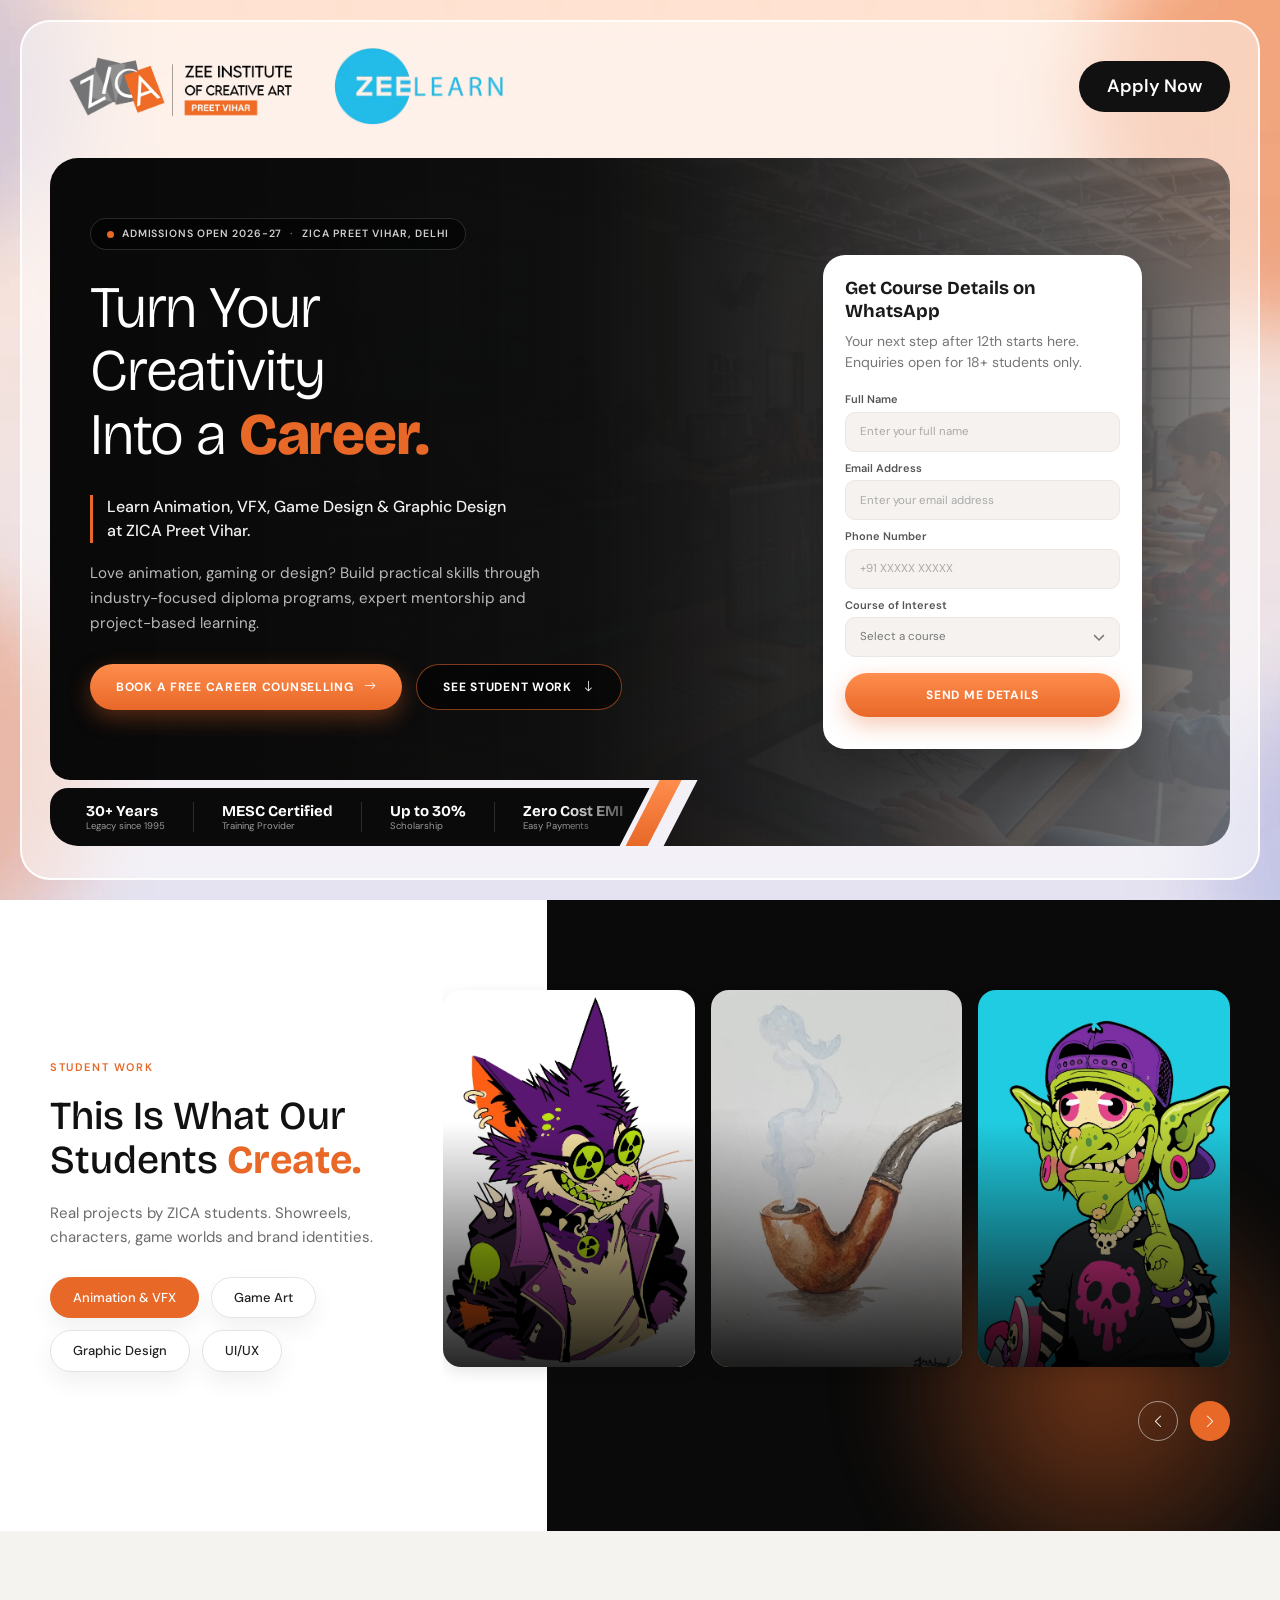
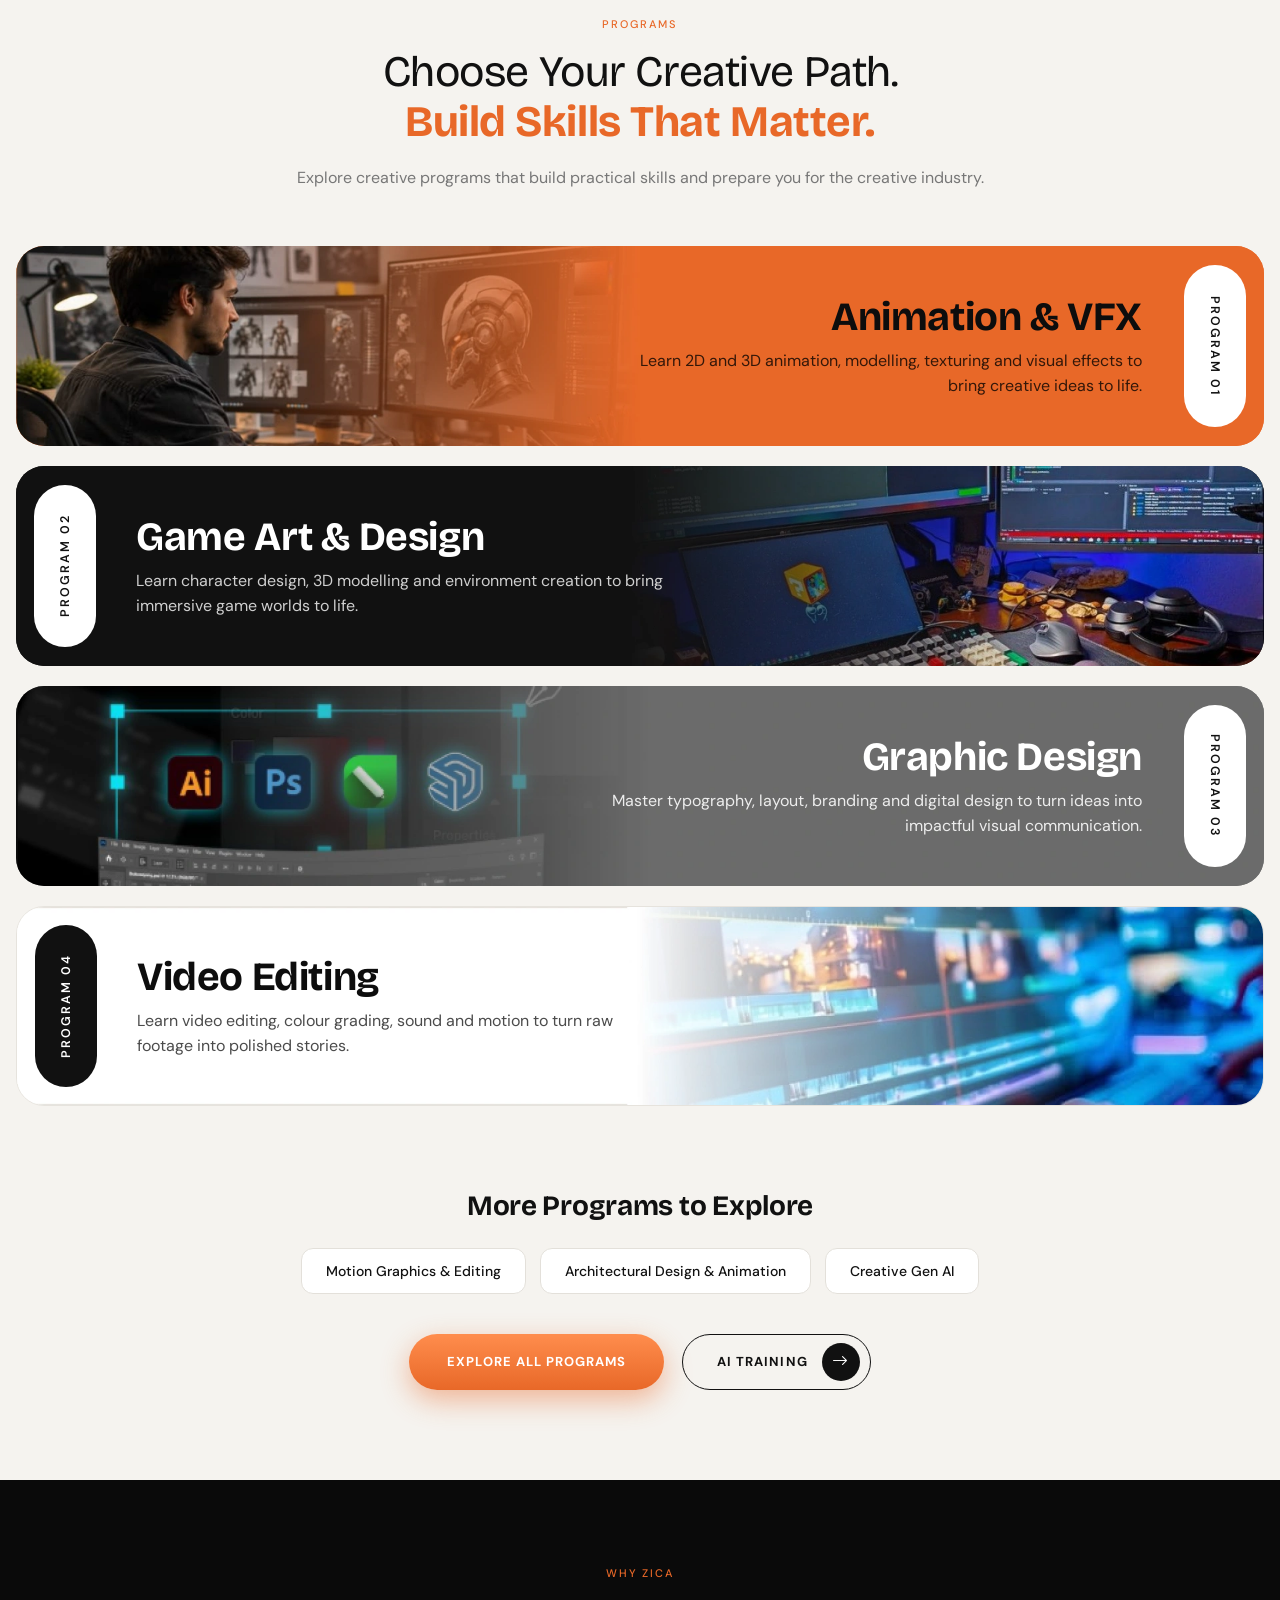
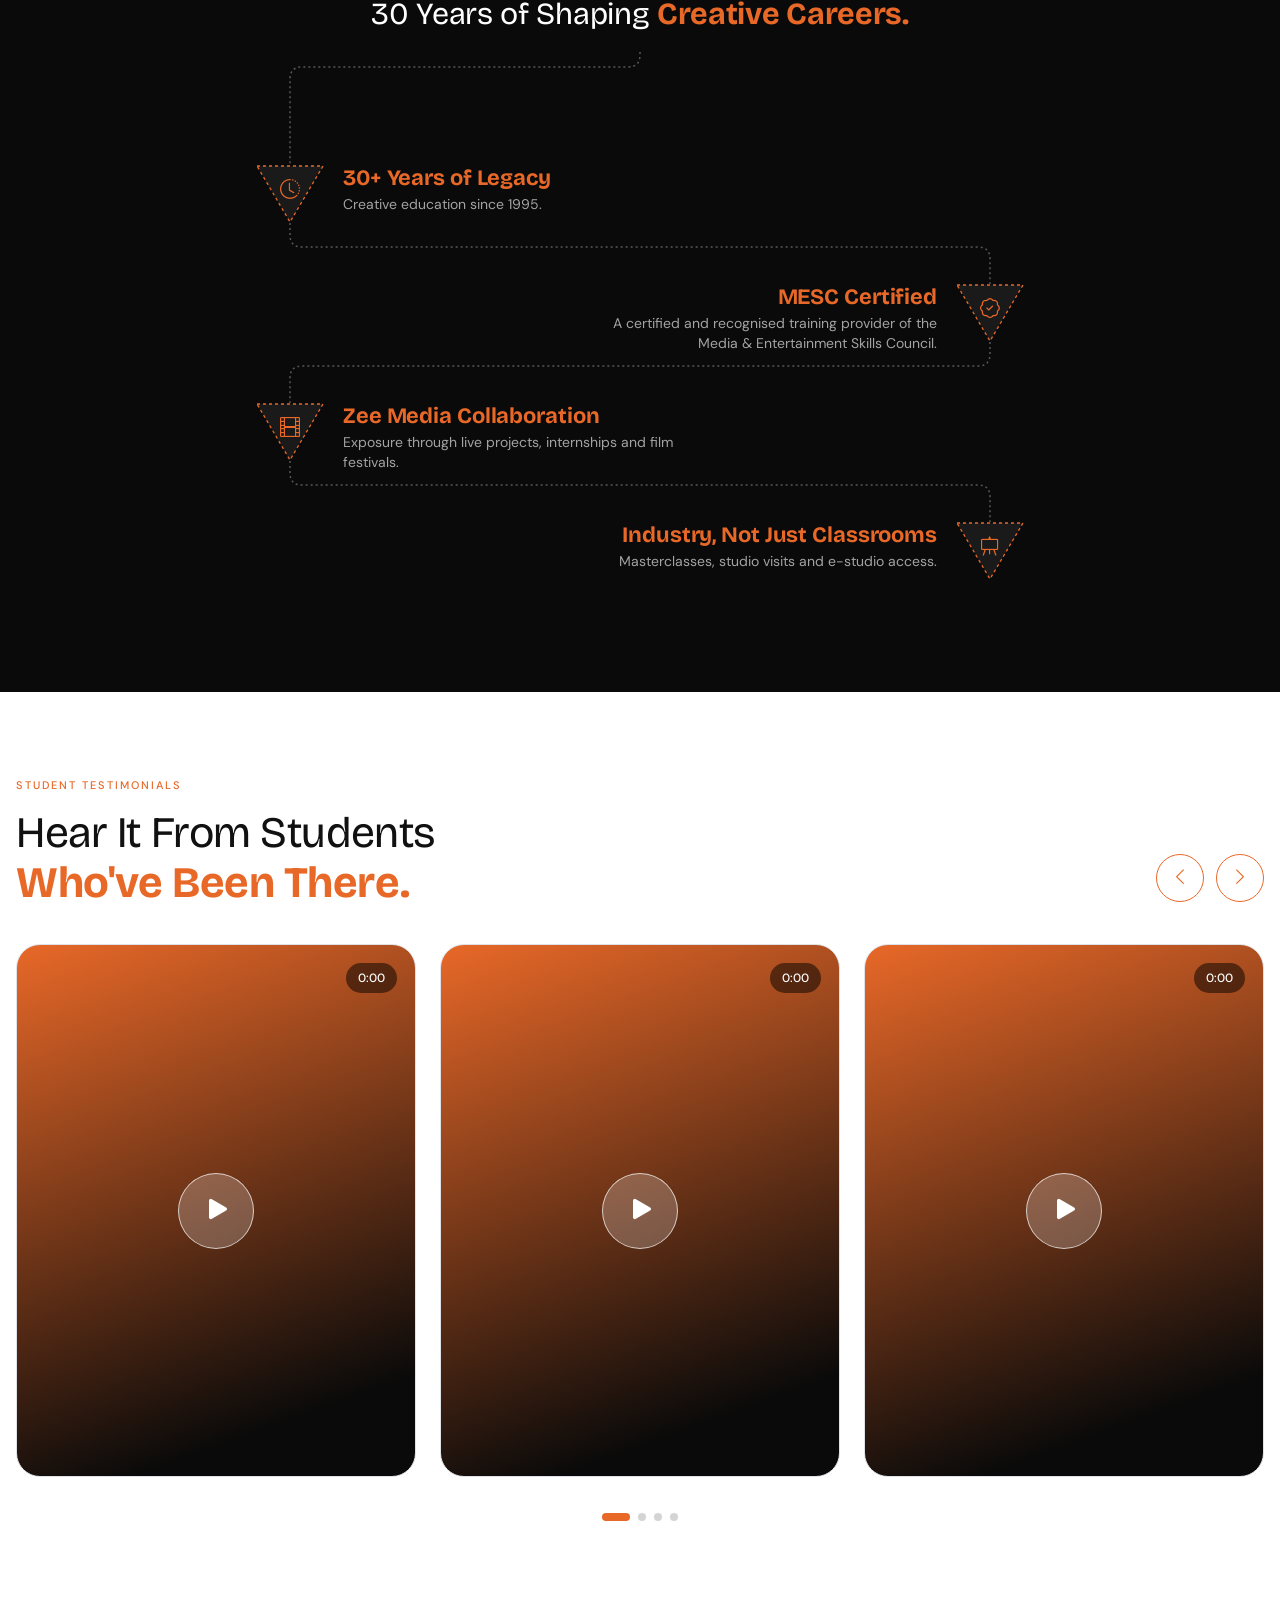
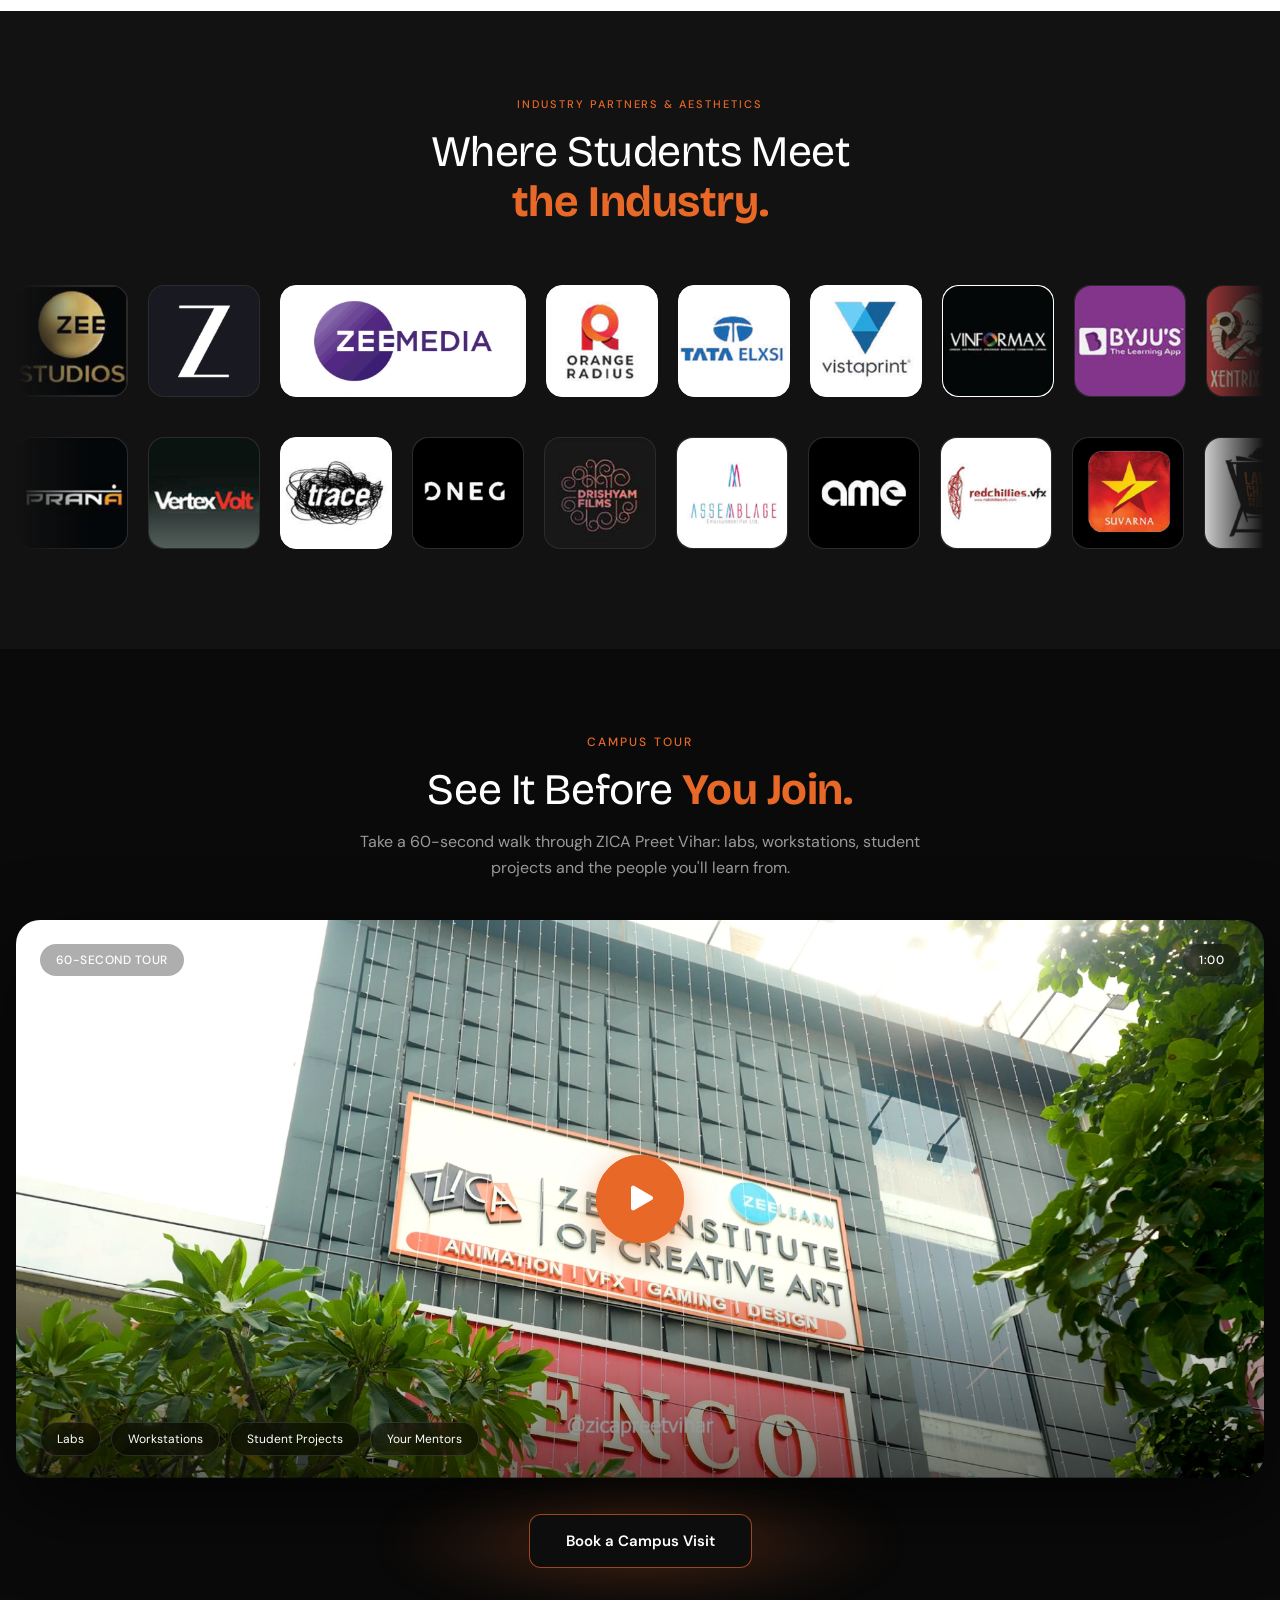
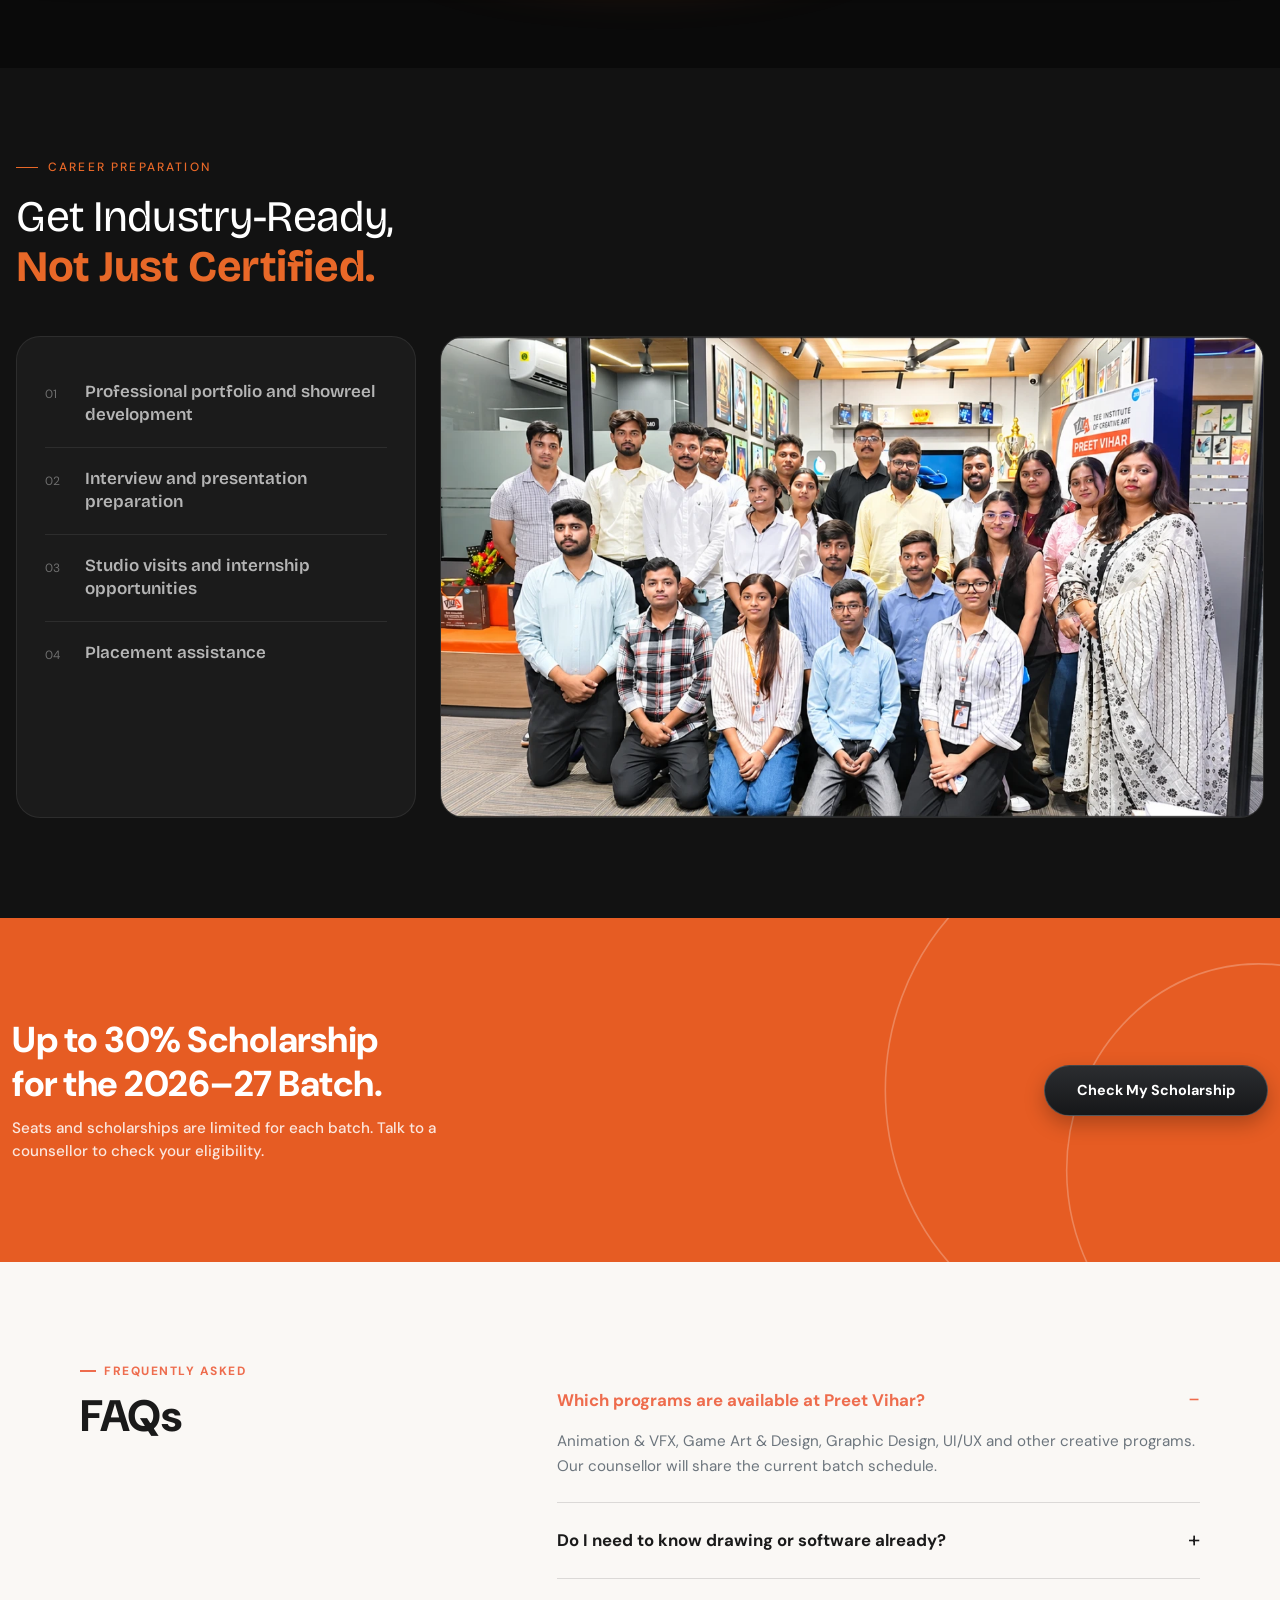
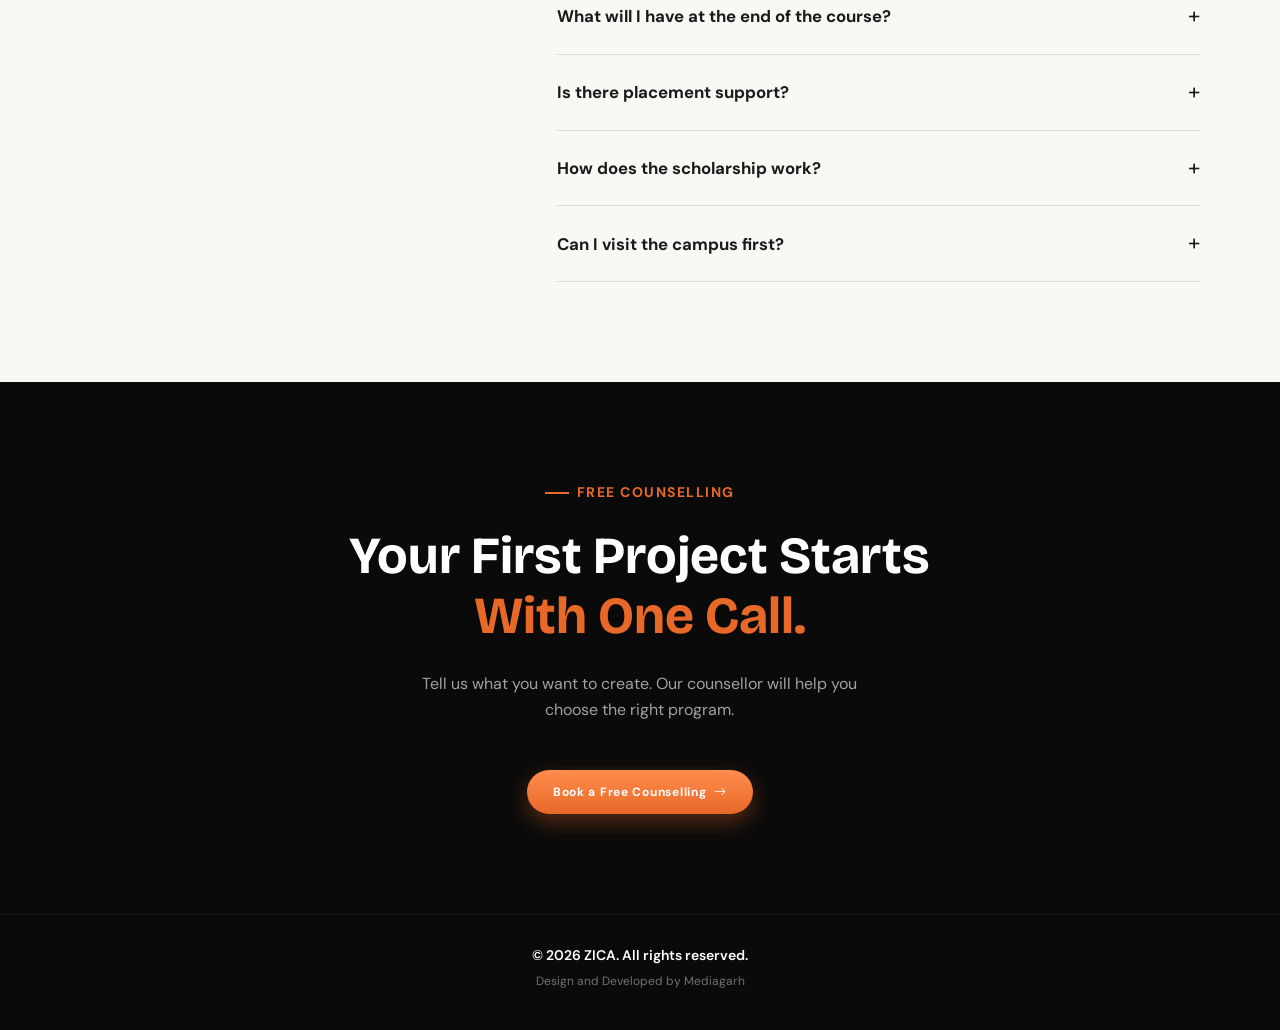
==== commit 96abad9a: "add new changes" ====
--- a/index.html
+++ b/index.html
@@ -144,9 +144,10 @@
                 <!-- RIGHT: Form -->
                 <div class="col-lg-5 col-xl-4 ms-xl-auto">
                   <div class="form-card" id="form" data-aos="fade-left" data-aos-delay="300">
-                    <span class="form-icon"><i class="bi bi-chat"></i></span>
                     <h3 class="form-title">Get Course Details on WhatsApp</h3>
-
+                    <p class="form-tagline">
+                      Your next step after 12th starts here. Enquiries open for 18+ students only.
+                    </p>
                     <form id="enquiryForm">
                       <!-- page url is filled automatically by JS -->
                       <input type="hidden" name="page_url" id="pageUrl" />
@@ -256,10 +257,10 @@
             </p>
 
             <div class="sw-pills">
-              <button type="button" class="sw-pill" data-go="0">Animation &amp; VFX</button>
-              <button type="button" class="sw-pill" data-go="1">Game Art</button>
-              <button type="button" class="sw-pill" data-go="2">Graphic Design</button>
-              <button type="button" class="sw-pill" data-go="3">UI/UX</button>
+              <span class="sw-pill">Animation &amp; VFX</span>
+              <span class="sw-pill">Game Art</span>
+              <span class="sw-pill">Graphic Design</span>
+              <span class="sw-pill">UI/UX</span>
             </div>
           </div>
 
@@ -269,7 +270,7 @@
               <div class="sw-viewport">
                 <div class="sw-track" id="swTrack">
                   <!-- Card 1 -->
-                  <article class="sw-card sw-card--orange">
+                  <article class="sw-card">
                     <img
                       class="sw-video"
                       src="images/student-art-1.webp"
@@ -279,12 +280,12 @@
                   </article>
 
                   <!-- Card 2 -->
-                  <article class="sw-card sw-card--grey">
+                  <article class="sw-card">
                     <img class="sw-video" src="images/student-art-2.webp" alt="Skyforge — Game World" loading="lazy" />
                   </article>
 
                   <!-- Card 3 -->
-                  <article class="sw-card sw-card--brown">
+                  <article class="sw-card">
                     <img
                       class="sw-video"
                       src="images/student-art-3.webp"
@@ -294,7 +295,7 @@
                   </article>
 
                   <!-- Card 4 -->
-                  <article class="sw-card sw-card--plum">
+                  <article class="sw-card">
                     <img class="sw-video" src="images/student-art-4.webp" alt="Pulse — App Design" loading="lazy" />
                   </article>
                 </div>
--- a/css/style.css
+++ b/css/style.css
@@ -99,6 +99,12 @@
   aspect-ratio: 298/89;
   width: auto;
   object-fit: contain;
+}
+
+.form-tagline {
+  font-size: 14px;
+  color: #777575;
+  margin-bottom: 18px;
 }
 
 .logo-zeelearn {
@@ -340,13 +346,12 @@
   font-size: 1.15rem;
   line-height: 1.25;
   color: #1a1a1a;
-  margin-bottom: 18px;
-  max-width: 230px;
+  margin-bottom: 8px;
 }
 
 .form-label-sm {
   display: block;
-  font-size: 9.5px;
+  font-size: 11px;
   font-weight: 600;
   color: #555;
   margin-bottom: 4px;
@@ -553,7 +558,8 @@
   line-height: 1.6;
   color: #a1a1a1;
   max-width: 480px;
-  margin-bottom: 0;
+  margin: auto;
+  margin-bottom: 40px;
 }
 
 /* Card Container */
@@ -712,7 +718,7 @@
 }
 
 .custom-accordion .accordion-button:not(.collapsed)::after {
-  content: 'â€”';
+  content: '-';
   color: #ee6c4d;
   transform: rotate(0deg);
 }
@@ -886,8 +892,7 @@
   box-shadow: 0 10px 25px rgba(0, 0, 0, 0.06);
   transition: all 0.25s ease;
 }
-.sw-pill:hover,
-.sw-pill.active {
+.sw-pill:nth-child(1) {
   background: var(--primary-orange);
   border-color: var(--primary-orange);
   color: #fff;
@@ -918,7 +923,7 @@
   border-radius: 18px;
   overflow: hidden;
   color: #fff;
-  box-shadow: 0 25px 45px rgba(0, 0, 0, 0.28);
+  box-shadow: 0 5px 15px rgba(0, 0, 0, 0.1);
   display: flex;
   flex-direction: column;
   justify-content: flex-end;
@@ -1047,7 +1052,6 @@
   width: 100%;
   height: 100%;
   object-fit: cover;
-  opacity: 0.45; /* gradient colour shows through until video plays */
   background: #000;
   transition: opacity 0.4s ease;
   z-index: 0;
@@ -2738,6 +2742,10 @@
     padding: 0 18px;
     font-size: 13px;
   }
+
+  .hero-card .hero-row {
+    width: unset;
+  }
 }
 
 @media (max-width: 479.98px) {
